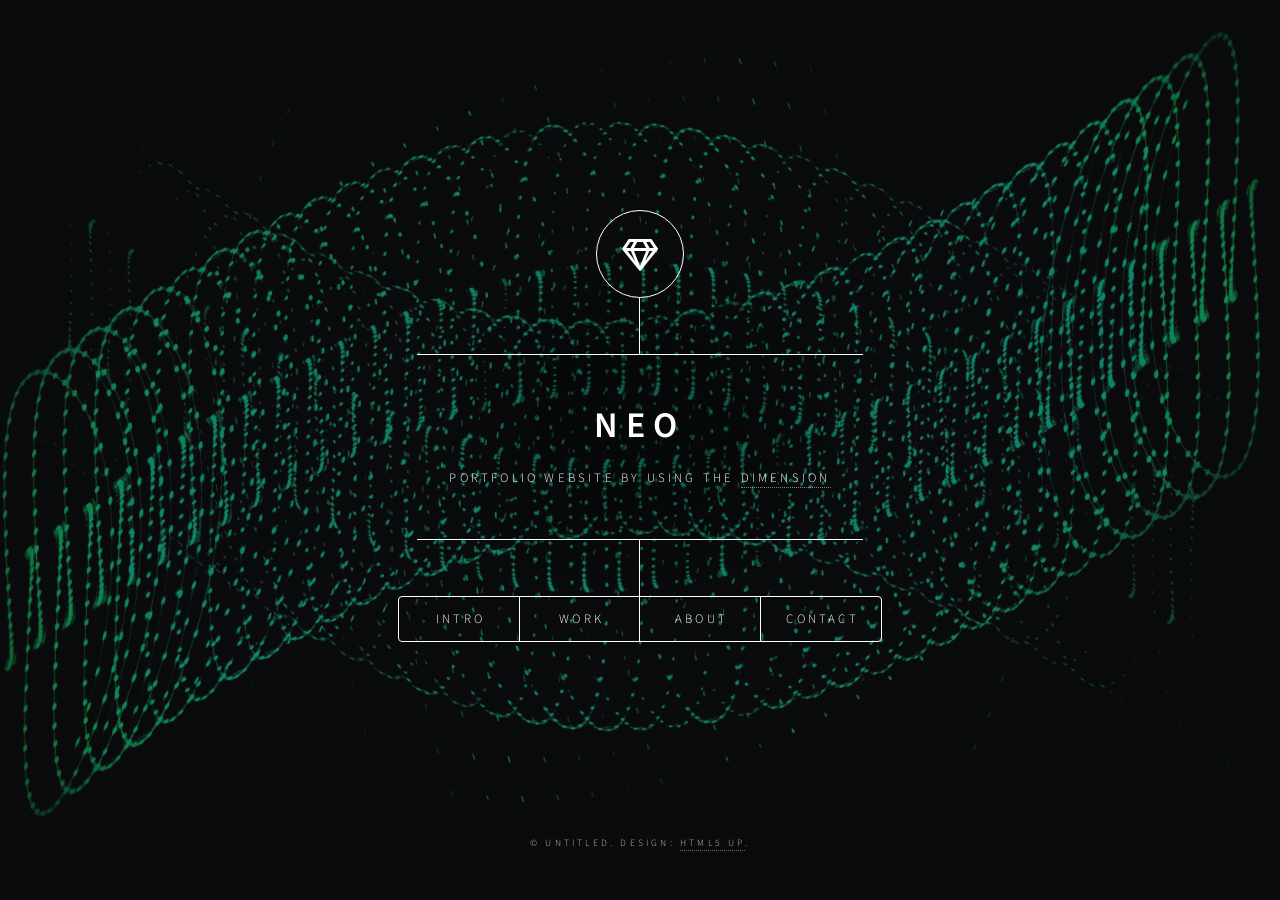
==== index.html @ 8e5ef880 "Add files via upload" ====
<!DOCTYPE HTML>
<!--
	Dimension by HTML5 UP
	html5up.net | @ajlkn
	Free for personal and commercial use under the CCA 3.0 license (html5up.net/license)
-->
<html>
	<head>
		<title>Naing Lin Wai</title>
		<meta charset="utf-8" />
		<meta name="viewport" content="width=device-width, initial-scale=1, user-scalable=no" />
		<link rel="stylesheet" href="assets/css/main.css" />
		<noscript><link rel="stylesheet" href="assets/css/noscript.css" /></noscript>
	</head>
	<body class="is-preload">

		<!-- Wrapper -->
			<div id="wrapper">

				<!-- Header -->
					<header id="header">
						<div class="logo">
							<span class="icon fa-gem"></span>
						</div>
						<div class="content">
							<div class="inner">
								<h1>NEO</h1>
								<p>Portfolio Website by using the <a href="https://html5up.net/dimension">Dimension</a></p>
							</div>
						</div>
						<nav>
							<ul>
								<li><a href="#intro">Intro</a></li>
								<li><a href="#work">Work</a></li>
								<li><a href="#about">About</a></li>
								<li><a href="#contact">Contact</a></li>
								<!--<li><a href="#elements">Elements</a></li>-->
							</ul>
						</nav>
					</header>

				<!-- Main -->
					<div id="main">

						<!-- Intro -->
							<article id="intro">
								<h2 class="major">Intro</h2>
								<span class="image main"><img src="images/pic01.jpg" alt="" /></span>
								<p>Hello! I have been interested in Electrical Engineering since I had known the famous Nikola Tesla. From time to time I learn new things that appear interesting. I compete in the Robotics building challenge with my team during my senior year and got the prize for the most efficient robot. Currently, I have nothing to do in the education field. So, I teach kids basic electronics and math. </p>
							</article>

						<!-- Work -->
							<article id="work">
								<h2 class="major">Work</h2>
								<span class="image main"><img src="images/pic02.jpg" alt="" /></span>
								<p>During my 4th year, I had done gruop project for IOT based agricultural system with raspberry pi and Flask framework. I had also done a binary classification for cat and dog and some interesting AI project such as, AI agent for games. All of my work are available on my <a href="https://github.com/nainglinwai1">github</a>. This is the current project I have been working on. Obsticle avoidence vehicle.</p>
							</article>

						<!-- About -->
							<article id="about">
								<h2 class="major">About</h2>
								<span class="image main"><img src="images/pic03.jpg" alt="" /></span>
								<p>I was born in Mandalay, Myanmar. I love exploring new things and love to solve problem. I love to travel to the places with clear skies, beautiful mountains with nostalgic views. I love animals. This is the photo of the cute doggy not me.</p>
							</article>

						<!-- Contact -->
							<article id="contact">
								<h2 class="major">Contact</h2>
								<p>Phone:  09400155974</p>
								<p>Email:  mechine.nlw@gmail.com</p>
								<ul class="icons">
									<li><a href="https://twitter.com/Neo12062990" class="icon brands fa-twitter"><span class="label">Twitter</span></a></li>
									<li><a href="#" class="icon brands fa-facebook-f"><span class="label">Facebook</span></a></li>
									<li><a href="https://www.linkedin.com/in/naing-lin-wai/" class="icon brands fa-linkedin"><span class="label">linkedin</span></a></li>
									<li><a href="https://github.com/nainglinwai1" class="icon brands fa-github"><span class="label">GitHub</span></a></li>
								</ul>
							</article>

						<!-- Elements -->
							<article id="elements">
								<h2 class="major">Elements</h2>

								<section>
									<h3 class="major">Text</h3>
									<p>This is <b>bold</b> and this is <strong>strong</strong>. This is <i>italic</i> and this is <em>emphasized</em>.
									This is <sup>superscript</sup> text and this is <sub>subscript</sub> text.
									This is <u>underlined</u> and this is code: <code>for (;;) { ... }</code>. Finally, <a href="#">this is a link</a>.</p>
									<hr />
									<h2>Heading Level 2</h2>
									<h3>Heading Level 3</h3>
									<h4>Heading Level 4</h4>
									<h5>Heading Level 5</h5>
									<h6>Heading Level 6</h6>
									<hr />
									<h4>Blockquote</h4>
									<blockquote>Fringilla nisl. Donec accumsan interdum nisi, quis tincidunt felis sagittis eget tempus euismod. Vestibulum ante ipsum primis in faucibus vestibulum. Blandit adipiscing eu felis iaculis volutpat ac adipiscing accumsan faucibus. Vestibulum ante ipsum primis in faucibus lorem ipsum dolor sit amet nullam adipiscing eu felis.</blockquote>
									<h4>Preformatted</h4>
									<pre><code>i = 0;

while (!deck.isInOrder()) {
    print 'Iteration ' + i;
    deck.shuffle();
    i++;
}

print 'It took ' + i + ' iterations to sort the deck.';</code></pre>
								</section>

								<section>
									<h3 class="major">Lists</h3>

									<h4>Unordered</h4>
									<ul>
										<li>Dolor pulvinar etiam.</li>
										<li>Sagittis adipiscing.</li>
										<li>Felis enim feugiat.</li>
									</ul>

									<h4>Alternate</h4>
									<ul class="alt">
										<li>Dolor pulvinar etiam.</li>
										<li>Sagittis adipiscing.</li>
										<li>Felis enim feugiat.</li>
									</ul>

									<h4>Ordered</h4>
									<ol>
										<li>Dolor pulvinar etiam.</li>
										<li>Etiam vel felis viverra.</li>
										<li>Felis enim feugiat.</li>
										<li>Dolor pulvinar etiam.</li>
										<li>Etiam vel felis lorem.</li>
										<li>Felis enim et feugiat.</li>
									</ol>
									<h4>Icons</h4>
									<ul class="icons">
										<li><a href="#" class="icon brands fa-twitter"><span class="label">Twitter</span></a></li>
										<li><a href="#" class="icon brands fa-facebook-f"><span class="label">Facebook</span></a></li>
										<li><a href="#" class="'fa fa-linkedin-square"><span class="label">Instagram</span></a></li>
										<li><a href="https://github.com/nainglinwai1" class="icon brands fa-github"><span class="label">Github</span></a></li>
									</ul>

									<h4>Actions</h4>
									<ul class="actions">
										<li><a href="#" class="button primary">Default</a></li>
										<li><a href="#" class="button">Default</a></li>
									</ul>
									<ul class="actions stacked">
										<li><a href="#" class="button primary">Default</a></li>
										<li><a href="#" class="button">Default</a></li>
									</ul>
								</section>

								<section>
									<h3 class="major">Table</h3>
									<h4>Default</h4>
									<div class="table-wrapper">
										<table>
											<thead>
												<tr>
													<th>Name</th>
													<th>Description</th>
													<th>Price</th>
												</tr>
											</thead>
											<tbody>
												<tr>
													<td>Item One</td>
													<td>Ante turpis integer aliquet porttitor.</td>
													<td>29.99</td>
												</tr>
												<tr>
													<td>Item Two</td>
													<td>Vis ac commodo adipiscing arcu aliquet.</td>
													<td>19.99</td>
												</tr>
												<tr>
													<td>Item Three</td>
													<td> Morbi faucibus arcu accumsan lorem.</td>
													<td>29.99</td>
												</tr>
												<tr>
													<td>Item Four</td>
													<td>Vitae integer tempus condimentum.</td>
													<td>19.99</td>
												</tr>
												<tr>
													<td>Item Five</td>
													<td>Ante turpis integer aliquet porttitor.</td>
													<td>29.99</td>
												</tr>
											</tbody>
											<tfoot>
												<tr>
													<td colspan="2"></td>
													<td>100.00</td>
												</tr>
											</tfoot>
										</table>
									</div>

									<h4>Alternate</h4>
									<div class="table-wrapper">
										<table class="alt">
											<thead>
												<tr>
													<th>Name</th>
													<th>Description</th>
													<th>Price</th>
												</tr>
											</thead>
											<tbody>
												<tr>
													<td>Item One</td>
													<td>Ante turpis integer aliquet porttitor.</td>
													<td>29.99</td>
												</tr>
												<tr>
													<td>Item Two</td>
													<td>Vis ac commodo adipiscing arcu aliquet.</td>
													<td>19.99</td>
												</tr>
												<tr>
													<td>Item Three</td>
													<td> Morbi faucibus arcu accumsan lorem.</td>
													<td>29.99</td>
												</tr>
												<tr>
													<td>Item Four</td>
													<td>Vitae integer tempus condimentum.</td>
													<td>19.99</td>
												</tr>
												<tr>
													<td>Item Five</td>
													<td>Ante turpis integer aliquet porttitor.</td>
													<td>29.99</td>
												</tr>
											</tbody>
											<tfoot>
												<tr>
													<td colspan="2"></td>
													<td>100.00</td>
												</tr>
											</tfoot>
										</table>
									</div>
								</section>

								<section>
									<h3 class="major">Buttons</h3>
									<ul class="actions">
										<li><a href="#" class="button primary">Primary</a></li>
										<li><a href="#" class="button">Default</a></li>
									</ul>
									<ul class="actions">
										<li><a href="#" class="button">Default</a></li>
										<li><a href="#" class="button small">Small</a></li>
									</ul>
									<ul class="actions">
										<li><a href="#" class="button primary icon solid fa-download">Icon</a></li>
										<li><a href="#" class="button icon solid fa-download">Icon</a></li>
									</ul>
									<ul class="actions">
										<li><span class="button primary disabled">Disabled</span></li>
										<li><span class="button disabled">Disabled</span></li>
									</ul>
								</section>

								<section>
									<h3 class="major">Form</h3>
									<form method="post" action="#">
										<div class="fields">
											<div class="field half">
												<label for="demo-name">Name</label>
												<input type="text" name="demo-name" id="demo-name" value="" placeholder="Jane Doe" />
											</div>
											<div class="field half">
												<label for="demo-email">Email</label>
												<input type="email" name="demo-email" id="demo-email" value="" placeholder="jane@untitled.tld" />
											</div>
											<div class="field">
												<label for="demo-category">Category</label>
												<select name="demo-category" id="demo-category">
													<option value="">-</option>
													<option value="1">Manufacturing</option>
													<option value="1">Shipping</option>
													<option value="1">Administration</option>
													<option value="1">Human Resources</option>
												</select>
											</div>
											<div class="field half">
												<input type="radio" id="demo-priority-low" name="demo-priority" checked>
												<label for="demo-priority-low">Low</label>
											</div>
											<div class="field half">
												<input type="radio" id="demo-priority-high" name="demo-priority">
												<label for="demo-priority-high">High</label>
											</div>
											<div class="field half">
												<input type="checkbox" id="demo-copy" name="demo-copy">
												<label for="demo-copy">Email me a copy</label>
											</div>
											<div class="field half">
												<input type="checkbox" id="demo-human" name="demo-human" checked>
												<label for="demo-human">Not a robot</label>
											</div>
											<div class="field">
												<label for="demo-message">Message</label>
												<textarea name="demo-message" id="demo-message" placeholder="Enter your message" rows="6"></textarea>
											</div>
										</div>
										<ul class="actions">
											<li><input type="submit" value="Send Message" class="primary" /></li>
											<li><input type="reset" value="Reset" /></li>
										</ul>
									</form>
								</section>

							</article>

					</div>

				<!-- Footer -->
					<footer id="footer">
						<p class="copyright">&copy; Untitled. Design: <a href="https://html5up.net">HTML5 UP</a>.</p>
					</footer>

			</div>

		<!-- BG -->
			<div id="bg"></div>

		<!-- Scripts -->
			<script src="assets/js/jquery.min.js"></script>
			<script src="assets/js/browser.min.js"></script>
			<script src="assets/js/breakpoints.min.js"></script>
			<script src="assets/js/util.js"></script>
			<script src="assets/js/main.js"></script>

	</body>
</html>
---- assets/css/main.css ----
@import url(fontawesome-all.min.css);
@import url("https://fonts.googleapis.com/css?family=Source+Sans+Pro:300italic,600italic,300,600");

/*
	Dimension by HTML5 UP
	html5up.net | @ajlkn
	Free for personal and commercial use under the CCA 3.0 license (html5up.net/license)
*/

html, body, div, span, applet, object,
iframe, h1, h2, h3, h4, h5, h6, p, blockquote,
pre, a, abbr, acronym, address, big, cite,
code, del, dfn, em, img, ins, kbd, q, s, samp,
small, strike, strong, sub, sup, tt, var, b,
u, i, center, dl, dt, dd, ol, ul, li, fieldset,
form, label, legend, table, caption, tbody,
tfoot, thead, tr, th, td, article, aside,
canvas, details, embed, figure, figcaption,
footer, header, hgroup, menu, nav, output, ruby,
section, summary, time, mark, audio, video {
	margin: 0;
	padding: 0;
	border: 0;
	font-size: 100%;
	font: inherit;
	vertical-align: baseline;}

article, aside, details, figcaption, figure,
footer, header, hgroup, menu, nav, section {
	display: block;}

body {
	line-height: 1;
}

ol, ul {
	list-style: none;
}

blockquote, q {
	quotes: none;
}

	blockquote:before, blockquote:after, q:before, q:after {
		content: '';
		content: none;
	}

table {
	border-collapse: collapse;
	border-spacing: 0;
}

body {
	-webkit-text-size-adjust: none;
}

mark {
	background-color: transparent;
	color: inherit;
}

input::-moz-focus-inner {
	border: 0;
	padding: 0;
}

input, select, textarea {
	-moz-appearance: none;
	-webkit-appearance: none;
	-ms-appearance: none;
	appearance: none;
}

/* Basic */

	@-ms-viewport {
		width: device-width;
	}

	@media screen and (max-width: 480px) {

		html, body {
			min-width: 320px;
		}

	}

	html {
		box-sizing: border-box;
	}

	*, *:before, *:after {
		box-sizing: inherit;
	}

	body {
		background: #1b1f22;
	}

		body.is-preload *, body.is-preload *:before, body.is-preload *:after {
			-moz-animation: none !important;
			-webkit-animation: none !important;
			-ms-animation: none !important;
			animation: none !important;
			-moz-transition: none !important;
			-webkit-transition: none !important;
			-ms-transition: none !important;
			transition: none !important;
		}

/* Type */

	html {
		font-size: 16pt;
	}

		@media screen and (max-width: 1680px) {

			html {
				font-size: 12pt;
			}

		}

		@media screen and (max-width: 736px) {

			html {
				font-size: 11pt;
			}

		}

		@media screen and (max-width: 360px) {

			html {
				font-size: 10pt;
			}

		}

	body, input, select, textarea {
		color: #ffffff;
		font-family: "Source Sans Pro", sans-serif;
		font-weight: 300;
		font-size: 1rem;
		line-height: 1.65;
	}

	a {
		-moz-transition: color 0.2s ease-in-out, background-color 0.2s ease-in-out, border-bottom-color 0.2s ease-in-out;
		-webkit-transition: color 0.2s ease-in-out, background-color 0.2s ease-in-out, border-bottom-color 0.2s ease-in-out;
		-ms-transition: color 0.2s ease-in-out, background-color 0.2s ease-in-out, border-bottom-color 0.2s ease-in-out;
		transition: color 0.2s ease-in-out, background-color 0.2s ease-in-out, border-bottom-color 0.2s ease-in-out;
		border-bottom: dotted 1px rgba(255, 255, 255, 0.5);
		text-decoration: none;
		color: inherit;
	}

		a:hover {
			border-bottom-color: transparent;
		}

	strong, b {
		color: #ffffff;
		font-weight: 600;
	}

	em, i {
		font-style: italic;
	}

	p {
		margin: 0 0 2rem 0;
	}

	h1, h2, h3, h4, h5, h6 {
		color: #ffffff;
		font-weight: 600;
		line-height: 1.5;
		margin: 0 0 1rem 0;
		text-transform: uppercase;
		letter-spacing: 0.2rem;
	}

		h1 a, h2 a, h3 a, h4 a, h5 a, h6 a {
			color: inherit;
			text-decoration: none;
		}

		h1.major, h2.major, h3.major, h4.major, h5.major, h6.major {
			border-bottom: solid 1px #ffffff;
			width: -moz-max-content;
			width: -webkit-max-content;
			width: -ms-max-content;
			width: max-content;
			padding-bottom: 0.5rem;
			margin: 0 0 2rem 0;
		}

	h1 {
		font-size: 2.25rem;
		line-height: 1.3;
		letter-spacing: 0.5rem;
	}

	h2 {
		font-size: 1.5rem;
		line-height: 1.4;
		letter-spacing: 0.5rem;
	}

	h3 {
		font-size: 1rem;
	}

	h4 {
		font-size: 0.8rem;
	}

	h5 {
		font-size: 0.7rem;
	}

	h6 {
		font-size: 0.6rem;
	}

	@media screen and (max-width: 736px) {

		h1 {
			font-size: 1.75rem;
			line-height: 1.4;
		}

		h2 {
			font-size: 1.25em;
			line-height: 1.5;
		}

	}

	sub {
		font-size: 0.8rem;
		position: relative;
		top: 0.5rem;
	}

	sup {
		font-size: 0.8rem;
		position: relative;
		top: -0.5rem;
	}

	blockquote {
		border-left: solid 4px #ffffff;
		font-style: italic;
		margin: 0 0 2rem 0;
		padding: 0.5rem 0 0.5rem 2rem;
	}

	code {
		background: rgba(255, 255, 255, 0.075);
		border-radius: 4px;
		font-family: "Courier New", monospace;
		font-size: 0.9rem;
		margin: 0 0.25rem;
		padding: 0.25rem 0.65rem;
	}

	pre {
		-webkit-overflow-scrolling: touch;
		font-family: "Courier New", monospace;
		font-size: 0.9rem;
		margin: 0 0 2rem 0;
	}

		pre code {
			display: block;
			line-height: 1.75;
			padding: 1rem 1.5rem;
			overflow-x: auto;
		}

	hr {
		border: 0;
		border-bottom: solid 1px #ffffff;
		margin: 2.75rem 0;
	}

	.align-left {
		text-align: left;
	}

	.align-center {
		text-align: center;
	}

	.align-right {
		text-align: right;
	}

/* Form */

	form {
		margin: 0 0 2rem 0;
	}

		form > :last-child {
			margin-bottom: 0;
		}

		form > .fields {
			display: -moz-flex;
			display: -webkit-flex;
			display: -ms-flex;
			display: flex;
			-moz-flex-wrap: wrap;
			-webkit-flex-wrap: wrap;
			-ms-flex-wrap: wrap;
			flex-wrap: wrap;
			width: calc(100% + 3rem);
			margin: -1.5rem 0 2rem -1.5rem;
		}

			form > .fields > .field {
				-moz-flex-grow: 0;
				-webkit-flex-grow: 0;
				-ms-flex-grow: 0;
				flex-grow: 0;
				-moz-flex-shrink: 0;
				-webkit-flex-shrink: 0;
				-ms-flex-shrink: 0;
				flex-shrink: 0;
				padding: 1.5rem 0 0 1.5rem;
				width: calc(100% - 1.5rem);
			}

				form > .fields > .field.half {
					width: calc(50% - 0.75rem);
				}

				form > .fields > .field.third {
					width: calc(100%/3 - 0.5rem);
				}

				form > .fields > .field.quarter {
					width: calc(25% - 0.375rem);
				}

		@media screen and (max-width: 480px) {

			form > .fields {
				width: calc(100% + 3rem);
				margin: -1.5rem 0 2rem -1.5rem;
			}

				form > .fields > .field {
					padding: 1.5rem 0 0 1.5rem;
					width: calc(100% - 1.5rem);
				}

					form > .fields > .field.half {
						width: calc(100% - 1.5rem);
					}

					form > .fields > .field.third {
						width: calc(100% - 1.5rem);
					}

					form > .fields > .field.quarter {
						width: calc(100% - 1.5rem);
					}

		}

	label {
		color: #ffffff;
		display: block;
		font-size: 0.8rem;
		font-weight: 300;
		letter-spacing: 0.2rem;
		line-height: 1.5;
		margin: 0 0 1rem 0;
		text-transform: uppercase;
	}

	input[type="text"],
	input[type="password"],
	input[type="email"],
	input[type="tel"],
	select,
	textarea {
		-moz-appearance: none;
		-webkit-appearance: none;
		-ms-appearance: none;
		appearance: none;
		-moz-transition: border-color 0.2s ease-in-out, box-shadow 0.2s ease-in-out, background-color 0.2s ease-in-out;
		-webkit-transition: border-color 0.2s ease-in-out, box-shadow 0.2s ease-in-out, background-color 0.2s ease-in-out;
		-ms-transition: border-color 0.2s ease-in-out, box-shadow 0.2s ease-in-out, background-color 0.2s ease-in-out;
		transition: border-color 0.2s ease-in-out, box-shadow 0.2s ease-in-out, background-color 0.2s ease-in-out;
		background-color: transparent;
		border-radius: 4px;
		border: solid 1px #ffffff;
		color: inherit;
		display: block;
		outline: 0;
		padding: 0 1rem;
		text-decoration: none;
		width: 100%;
	}

		input[type="text"]:invalid,
		input[type="password"]:invalid,
		input[type="email"]:invalid,
		input[type="tel"]:invalid,
		select:invalid,
		textarea:invalid {
			box-shadow: none;
		}

		input[type="text"]:focus,
		input[type="password"]:focus,
		input[type="email"]:focus,
		input[type="tel"]:focus,
		select:focus,
		textarea:focus {
			background: rgba(255, 255, 255, 0.075);
			border-color: #ffffff;
			box-shadow: 0 0 0 1px #ffffff;
		}

	select {
		background-image: url("data:image/svg+xml;charset=utf8,%3Csvg xmlns='http://www.w3.org/2000/svg' width='40' height='40' preserveAspectRatio='none' viewBox='0 0 40 40'%3E%3Cpath d='M9.4,12.3l10.4,10.4l10.4-10.4c0.2-0.2,0.5-0.4,0.9-0.4c0.3,0,0.6,0.1,0.9,0.4l3.3,3.3c0.2,0.2,0.4,0.5,0.4,0.9 c0,0.4-0.1,0.6-0.4,0.9L20.7,31.9c-0.2,0.2-0.5,0.4-0.9,0.4c-0.3,0-0.6-0.1-0.9-0.4L4.3,17.3c-0.2-0.2-0.4-0.5-0.4-0.9 c0-0.4,0.1-0.6,0.4-0.9l3.3-3.3c0.2-0.2,0.5-0.4,0.9-0.4S9.1,12.1,9.4,12.3z' fill='%23ffffff' /%3E%3C/svg%3E");
		background-size: 1.25rem;
		background-repeat: no-repeat;
		background-position: calc(100% - 1rem) center;
		height: 2.75rem;
		padding-right: 2.75rem;
		text-overflow: ellipsis;
	}

		select option {
			color: #ffffff;
			background: #1b1f22;
		}

		select:focus::-ms-value {
			background-color: transparent;
		}

		select::-ms-expand {
			display: none;
		}

	input[type="text"],
	input[type="password"],
	input[type="email"],
	select {
		height: 2.75rem;
	}

	textarea {
		padding: 0.75rem 1rem;
	}

	input[type="checkbox"],
	input[type="radio"] {
		-moz-appearance: none;
		-webkit-appearance: none;
		-ms-appearance: none;
		appearance: none;
		display: block;
		float: left;
		margin-right: -2rem;
		opacity: 0;
		width: 1rem;
		z-index: -1;
	}

		input[type="checkbox"] + label,
		input[type="radio"] + label {
			text-decoration: none;
			-moz-user-select: none;
			-webkit-user-select: none;
			-ms-user-select: none;
			user-select: none;
			color: #ffffff;
			cursor: pointer;
			display: inline-block;
			font-size: 0.8rem;
			font-weight: 300;
			margin: 0 0 0.5rem 0;
			padding-left: 2.65rem;
			padding-right: 0.75rem;
			position: relative;
		}

			input[type="checkbox"] + label:before,
			input[type="radio"] + label:before {
				-moz-osx-font-smoothing: grayscale;
				-webkit-font-smoothing: antialiased;
				display: inline-block;
				font-style: normal;
				font-variant: normal;
				text-rendering: auto;
				line-height: 1;
				text-transform: none !important;
				font-family: 'Font Awesome 5 Free';
				font-weight: 900;
			}

			input[type="checkbox"] + label:before,
			input[type="radio"] + label:before {
				-moz-transition: border-color 0.2s ease-in-out, box-shadow 0.2s ease-in-out, background-color 0.2s ease-in-out;
				-webkit-transition: border-color 0.2s ease-in-out, box-shadow 0.2s ease-in-out, background-color 0.2s ease-in-out;
				-ms-transition: border-color 0.2s ease-in-out, box-shadow 0.2s ease-in-out, background-color 0.2s ease-in-out;
				transition: border-color 0.2s ease-in-out, box-shadow 0.2s ease-in-out, background-color 0.2s ease-in-out;
				border-radius: 4px;
				border: solid 1px #ffffff;
				content: '';
				display: inline-block;
				height: 1.65rem;
				left: 0;
				line-height: 1.65rem;
				position: absolute;
				text-align: center;
				top: -0.15rem;
				width: 1.65rem;
			}

		input[type="checkbox"]:checked + label:before,
		input[type="radio"]:checked + label:before {
			background: #ffffff !important;
			border-color: #ffffff !important;
			color: #1b1f22;
			content: '\f00c';
		}

		input[type="checkbox"]:focus + label:before,
		input[type="radio"]:focus + label:before {
			background: rgba(255, 255, 255, 0.075);
			border-color: #ffffff;
			box-shadow: 0 0 0 1px #ffffff;
		}

	input[type="checkbox"] + label:before {
		border-radius: 4px;
	}

	input[type="radio"] + label:before {
		border-radius: 100%;
	}

	::-webkit-input-placeholder {
		color: rgba(255, 255, 255, 0.5) !important;
		opacity: 1.0;
	}

	:-moz-placeholder {
		color: rgba(255, 255, 255, 0.5) !important;
		opacity: 1.0;
	}

	::-moz-placeholder {
		color: rgba(255, 255, 255, 0.5) !important;
		opacity: 1.0;
	}

	:-ms-input-placeholder {
		color: rgba(255, 255, 255, 0.5) !important;
		opacity: 1.0;
	}

	.formerize-placeholder {
		color: rgba(255, 255, 255, 0.5) !important;
		opacity: 1.0;
	}

/* Box */

	.box {
		border-radius: 4px;
		border: solid 1px #ffffff;
		margin-bottom: 2rem;
		padding: 1.5em;
	}

		.box > :last-child,
		.box > :last-child > :last-child,
		.box > :last-child > :last-child > :last-child {
			margin-bottom: 0;
		}

		.box.alt {
			border: 0;
			border-radius: 0;
			padding: 0;
		}

/* Icon */

	.icon {
		text-decoration: none;
		border-bottom: none;
		position: relative;
	}

		.icon:before {
			-moz-osx-font-smoothing: grayscale;
			-webkit-font-smoothing: antialiased;
			display: inline-block;
			font-style: normal;
			font-variant: normal;
			text-rendering: auto;
			line-height: 1;
			text-transform: none !important;
			font-family: 'Font Awesome 5 Free';
			font-weight: 400;
		}

		.icon > .label {
			display: none;
		}

		.icon:before {
			line-height: inherit;
		}

		.icon.solid:before {
			font-weight: 900;
		}

		.icon.brands:before {
			font-family: 'Font Awesome 5 Brands';
		}

/* Image */

	.image {
		border-radius: 4px;
		border: 0;
		display: inline-block;
		position: relative;
	}

		.image:before {
			pointer-events: none;
			background-image: url("../../images/overlay.png");
			background-color: rgba(19, 21, 25, 0.5);
			border-radius: 4px;
			content: '';
			display: block;
			height: 100%;
			left: 0;
			opacity: 0.5;
			position: absolute;
			top: 0;
			width: 100%;
		}

		.image img {
			border-radius: 4px;
			display: block;
		}

		.image.left, .image.right {
			max-width: 40%;
		}

			.image.left img, .image.right img {
				width: 100%;
			}

		.image.left {
			float: left;
			padding: 0 1.5em 1em 0;
			top: 0.25em;
		}

		.image.right {
			float: right;
			padding: 0 0 1em 1.5em;
			top: 0.25em;
		}

		.image.fit {
			display: block;
			margin: 0 0 2rem 0;
			width: 100%;
		}

			.image.fit img {
				width: 100%;
			}

		.image.main {
			display: block;
			margin: 2.5rem 0;
			width: 100%;
		}

			.image.main img {
				width: 100%;
			}

		@media screen and (max-width: 736px) {

			.image.main {
				margin: 2rem 0;
			}

		}

		@media screen and (max-width: 480px) {

			.image.main {
				margin: 1.5rem 0;
			}

		}

/* List */

	ol {
		list-style: decimal;
		margin: 0 0 2rem 0;
		padding-left: 1.25em;
	}

		ol li {
			padding-left: 0.25em;
		}

	ul {
		list-style: disc;
		margin: 0 0 2rem 0;
		padding-left: 1em;
	}

		ul li {
			padding-left: 0.5em;
		}

		ul.alt {
			list-style: none;
			padding-left: 0;
		}

			ul.alt li {
				border-top: solid 1px #ffffff;
				padding: 0.5em 0;
			}

				ul.alt li:first-child {
					border-top: 0;
					padding-top: 0;
				}

	dl {
		margin: 0 0 2rem 0;
	}

		dl dt {
			display: block;
			font-weight: 600;
			margin: 0 0 1rem 0;
		}

		dl dd {
			margin-left: 2rem;
		}

/* Actions */

	ul.actions {
		display: -moz-flex;
		display: -webkit-flex;
		display: -ms-flex;
		display: flex;
		cursor: default;
		list-style: none;
		margin-left: -1rem;
		padding-left: 0;
	}

		ul.actions li {
			padding: 0 0 0 1rem;
			vertical-align: middle;
		}

		ul.actions.special {
			-moz-justify-content: center;
			-webkit-justify-content: center;
			-ms-justify-content: center;
			justify-content: center;
			width: 100%;
			margin-left: 0;
		}

			ul.actions.special li:first-child {
				padding-left: 0;
			}

		ul.actions.stacked {
			-moz-flex-direction: column;
			-webkit-flex-direction: column;
			-ms-flex-direction: column;
			flex-direction: column;
			margin-left: 0;
		}

			ul.actions.stacked li {
				padding: 1.3rem 0 0 0;
			}

				ul.actions.stacked li:first-child {
					padding-top: 0;
				}

		ul.actions.fit {
			width: calc(100% + 1rem);
		}

			ul.actions.fit li {
				-moz-flex-grow: 1;
				-webkit-flex-grow: 1;
				-ms-flex-grow: 1;
				flex-grow: 1;
				-moz-flex-shrink: 1;
				-webkit-flex-shrink: 1;
				-ms-flex-shrink: 1;
				flex-shrink: 1;
				width: 100%;
			}

				ul.actions.fit li > * {
					width: 100%;
				}

			ul.actions.fit.stacked {
				width: 100%;
			}

		@media screen and (max-width: 480px) {

			ul.actions:not(.fixed) {
				-moz-flex-direction: column;
				-webkit-flex-direction: column;
				-ms-flex-direction: column;
				flex-direction: column;
				margin-left: 0;
				width: 100% !important;
			}

				ul.actions:not(.fixed) li {
					-moz-flex-grow: 1;
					-webkit-flex-grow: 1;
					-ms-flex-grow: 1;
					flex-grow: 1;
					-moz-flex-shrink: 1;
					-webkit-flex-shrink: 1;
					-ms-flex-shrink: 1;
					flex-shrink: 1;
					padding: 1rem 0 0 0;
					text-align: center;
					width: 100%;
				}

					ul.actions:not(.fixed) li > * {
						width: 100%;
					}

					ul.actions:not(.fixed) li:first-child {
						padding-top: 0;
					}

					ul.actions:not(.fixed) li input[type="submit"],
					ul.actions:not(.fixed) li input[type="reset"],
					ul.actions:not(.fixed) li input[type="button"],
					ul.actions:not(.fixed) li button,
					ul.actions:not(.fixed) li .button {
						width: 100%;
					}

						ul.actions:not(.fixed) li input[type="submit"].icon:before,
						ul.actions:not(.fixed) li input[type="reset"].icon:before,
						ul.actions:not(.fixed) li input[type="button"].icon:before,
						ul.actions:not(.fixed) li button.icon:before,
						ul.actions:not(.fixed) li .button.icon:before {
							margin-left: -0.5em;
						}

		}

/* Icons */

	ul.icons {
		cursor: default;
		list-style: none;
		padding-left: 0;
	}

		ul.icons li {
			display: inline-block;
			padding: 0 0.75em 0 0;
		}

			ul.icons li:last-child {
				padding-right: 0;
			}

			ul.icons li a {
				border-radius: 100%;
				box-shadow: inset 0 0 0 1px #ffffff;
				display: inline-block;
				height: 2.25rem;
				line-height: 2.25rem;
				text-align: center;
				width: 2.25rem;
			}

				ul.icons li a:hover {
					background-color: rgba(255, 255, 255, 0.075);
				}

				ul.icons li a:active {
					background-color: rgba(255, 255, 255, 0.175);
				}

/* Table */

	.table-wrapper {
		-webkit-overflow-scrolling: touch;
		overflow-x: auto;
	}

	table {
		margin: 0 0 2rem 0;
		width: 100%;
	}

		table tbody tr {
			border: solid 1px #ffffff;
			border-left: 0;
			border-right: 0;
		}

			table tbody tr:nth-child(2n + 1) {
				background-color: rgba(255, 255, 255, 0.075);
			}

		table td {
			padding: 0.75em 0.75em;
		}

		table th {
			color: #ffffff;
			font-size: 0.9em;
			font-weight: 600;
			padding: 0 0.75em 0.75em 0.75em;
			text-align: left;
		}

		table thead {
			border-bottom: solid 2px #ffffff;
		}

		table tfoot {
			border-top: solid 2px #ffffff;
		}

		table.alt {
			border-collapse: separate;
		}

			table.alt tbody tr td {
				border: solid 1px #ffffff;
				border-left-width: 0;
				border-top-width: 0;
			}

				table.alt tbody tr td:first-child {
					border-left-width: 1px;
				}

			table.alt tbody tr:first-child td {
				border-top-width: 1px;
			}

			table.alt thead {
				border-bottom: 0;
			}

			table.alt tfoot {
				border-top: 0;
			}

/* Button */

	input[type="submit"],
	input[type="reset"],
	input[type="button"],
	button,
	.button {
		-moz-appearance: none;
		-webkit-appearance: none;
		-ms-appearance: none;
		appearance: none;
		-moz-transition: background-color 0.2s ease-in-out, color 0.2s ease-in-out;
		-webkit-transition: background-color 0.2s ease-in-out, color 0.2s ease-in-out;
		-ms-transition: background-color 0.2s ease-in-out, color 0.2s ease-in-out;
		transition: background-color 0.2s ease-in-out, color 0.2s ease-in-out;
		background-color: transparent;
		border-radius: 4px;
		border: 0;
		box-shadow: inset 0 0 0 1px #ffffff;
		color: #ffffff !important;
		cursor: pointer;
		display: inline-block;
		font-size: 0.8rem;
		font-weight: 300;
		height: 2.75rem;
		letter-spacing: 0.2rem;
		line-height: 2.75rem;
		outline: 0;
		padding: 0 1.25rem 0 1.35rem;
		text-align: center;
		text-decoration: none;
		text-transform: uppercase;
		white-space: nowrap;
	}

		input[type="submit"]:hover,
		input[type="reset"]:hover,
		input[type="button"]:hover,
		button:hover,
		.button:hover {
			background-color: rgba(255, 255, 255, 0.075);
		}

		input[type="submit"]:active,
		input[type="reset"]:active,
		input[type="button"]:active,
		button:active,
		.button:active {
			background-color: rgba(255, 255, 255, 0.175);
		}

		input[type="submit"].icon:before,
		input[type="reset"].icon:before,
		input[type="button"].icon:before,
		button.icon:before,
		.button.icon:before {
			margin-right: 0.5em;
		}

		input[type="submit"].fit,
		input[type="reset"].fit,
		input[type="button"].fit,
		button.fit,
		.button.fit {
			width: 100%;
		}

		input[type="submit"].small,
		input[type="reset"].small,
		input[type="button"].small,
		button.small,
		.button.small {
			font-size: 0.6rem;
			height: 2.0625rem;
			line-height: 2.0625rem;
		}

		input[type="submit"].primary,
		input[type="reset"].primary,
		input[type="button"].primary,
		button.primary,
		.button.primary {
			background-color: #ffffff;
			color: #1b1f22 !important;
			font-weight: 600;
		}

		input[type="submit"].disabled, input[type="submit"]:disabled,
		input[type="reset"].disabled,
		input[type="reset"]:disabled,
		input[type="button"].disabled,
		input[type="button"]:disabled,
		button.disabled,
		button:disabled,
		.button.disabled,
		.button:disabled {
			pointer-events: none;
			cursor: default;
			opacity: 0.25;
		}

	input[type="submit"],
	input[type="reset"],
	input[type="button"],
	button {
		line-height: calc(2.75rem - 2px);
	}

/* BG */

	#bg {
		-moz-transform: scale(1.0);
		-webkit-transform: scale(1.0);
		-ms-transform: scale(1.0);
		transform: scale(1.0);
		-webkit-backface-visibility: hidden;
		position: fixed;
		top: 0;
		left: 0;
		width: 100%;
		height: 100vh;
		z-index: 1;
	}

		#bg:before, #bg:after {
			content: '';
			display: block;
			position: absolute;
			top: 0;
			left: 0;
			width: 100%;
			height: 100%;
		}

		#bg:before {
			-moz-transition: background-color 2.5s ease-in-out;
			-webkit-transition: background-color 2.5s ease-in-out;
			-ms-transition: background-color 2.5s ease-in-out;
			transition: background-color 2.5s ease-in-out;
			-moz-transition-delay: 0.75s;
			-webkit-transition-delay: 0.75s;
			-ms-transition-delay: 0.75s;
			transition-delay: 0.75s;
			background-image: linear-gradient(to top, rgba(19, 21, 25, 0.5), rgba(19, 21, 25, 0.5)), url("../../images/overlay.png");
			background-size: auto, 256px 256px;
			background-position: center, center;
			background-repeat: no-repeat, repeat;
			z-index: 2;
		}

		#bg:after {
			-moz-transform: scale(1.125);
			-webkit-transform: scale(1.125);
			-ms-transform: scale(1.125);
			transform: scale(1.125);
			-moz-transition: -moz-transform 0.325s ease-in-out, -moz-filter 0.325s ease-in-out;
			-webkit-transition: -webkit-transform 0.325s ease-in-out, -webkit-filter 0.325s ease-in-out;
			-ms-transition: -ms-transform 0.325s ease-in-out, -ms-filter 0.325s ease-in-out;
			transition: transform 0.325s ease-in-out, filter 0.325s ease-in-out;
			background-image: url("../../images/bg.jpg");
			background-position: center;
			background-size: cover;
			background-repeat: no-repeat;
			z-index: 1;
		}

		body.is-article-visible #bg:after {
			-moz-transform: scale(1.0825);
			-webkit-transform: scale(1.0825);
			-ms-transform: scale(1.0825);
			transform: scale(1.0825);
			-moz-filter: blur(0.2rem);
			-webkit-filter: blur(0.2rem);
			-ms-filter: blur(0.2rem);
			filter: blur(0.2rem);
		}

		body.is-preload #bg:before {
			background-color: #000000;
		}

/* Wrapper */

	#wrapper {
		display: -moz-flex;
		display: -webkit-flex;
		display: -ms-flex;
		display: flex;
		-moz-flex-direction: column;
		-webkit-flex-direction: column;
		-ms-flex-direction: column;
		flex-direction: column;
		-moz-align-items: center;
		-webkit-align-items: center;
		-ms-align-items: center;
		align-items: center;
		-moz-justify-content: space-between;
		-webkit-justify-content: space-between;
		-ms-justify-content: space-between;
		justify-content: space-between;
		position: relative;
		min-height: 100vh;
		width: 100%;
		padding: 4rem 2rem;
		z-index: 3;
	}

		#wrapper:before {
			content: '';
			display: block;
		}

		@media screen and (max-width: 1680px) {

			#wrapper {
				padding: 3rem 2rem;
			}

		}

		@media screen and (max-width: 736px) {

			#wrapper {
				padding: 2rem 1rem;
			}

		}

		@media screen and (max-width: 480px) {

			#wrapper {
				padding: 1rem;
			}

		}

/* Header */

	#header {
		display: -moz-flex;
		display: -webkit-flex;
		display: -ms-flex;
		display: flex;
		-moz-flex-direction: column;
		-webkit-flex-direction: column;
		-ms-flex-direction: column;
		flex-direction: column;
		-moz-align-items: center;
		-webkit-align-items: center;
		-ms-align-items: center;
		align-items: center;
		-moz-transition: -moz-transform 0.325s ease-in-out, -moz-filter 0.325s ease-in-out, opacity 0.325s ease-in-out;
		-webkit-transition: -webkit-transform 0.325s ease-in-out, -webkit-filter 0.325s ease-in-out, opacity 0.325s ease-in-out;
		-ms-transition: -ms-transform 0.325s ease-in-out, -ms-filter 0.325s ease-in-out, opacity 0.325s ease-in-out;
		transition: transform 0.325s ease-in-out, filter 0.325s ease-in-out, opacity 0.325s ease-in-out;
		background-image: -moz-radial-gradient(rgba(0, 0, 0, 0.25) 25%, rgba(0, 0, 0, 0) 55%);
		background-image: -webkit-radial-gradient(rgba(0, 0, 0, 0.25) 25%, rgba(0, 0, 0, 0) 55%);
		background-image: -ms-radial-gradient(rgba(0, 0, 0, 0.25) 25%, rgba(0, 0, 0, 0) 55%);
		background-image: radial-gradient(rgba(0, 0, 0, 0.25) 25%, rgba(0, 0, 0, 0) 55%);
		max-width: 100%;
		text-align: center;
	}

		#header > * {
			-moz-transition: opacity 0.325s ease-in-out;
			-webkit-transition: opacity 0.325s ease-in-out;
			-ms-transition: opacity 0.325s ease-in-out;
			transition: opacity 0.325s ease-in-out;
			position: relative;
			margin-top: 3.5rem;
		}

			#header > *:before {
				content: '';
				display: block;
				position: absolute;
				top: calc(-3.5rem - 1px);
				left: calc(50% - 1px);
				width: 1px;
				height: calc(3.5rem + 1px);
				background: #ffffff;
			}

		#header > :first-child {
			margin-top: 0;
		}

			#header > :first-child:before {
				display: none;
			}

		#header .logo {
			width: 5.5rem;
			height: 5.5rem;
			line-height: 5.5rem;
			border: solid 1px #ffffff;
			border-radius: 100%;
		}

			#header .logo .icon:before {
				font-size: 2rem;
			}

		#header .content {
			border-style: solid;
			border-color: #ffffff;
			border-top-width: 1px;
			border-bottom-width: 1px;
			max-width: 100%;
		}

			#header .content .inner {
				-moz-transition: max-height 0.75s ease, padding 0.75s ease, opacity 0.325s ease-in-out;
				-webkit-transition: max-height 0.75s ease, padding 0.75s ease, opacity 0.325s ease-in-out;
				-ms-transition: max-height 0.75s ease, padding 0.75s ease, opacity 0.325s ease-in-out;
				transition: max-height 0.75s ease, padding 0.75s ease, opacity 0.325s ease-in-out;
				-moz-transition-delay: 0.25s;
				-webkit-transition-delay: 0.25s;
				-ms-transition-delay: 0.25s;
				transition-delay: 0.25s;
				padding: 3rem 2rem;
				max-height: 40rem;
				overflow: hidden;
			}

				#header .content .inner > :last-child {
					margin-bottom: 0;
				}

			#header .content p {
				text-transform: uppercase;
				letter-spacing: 0.2rem;
				font-size: 0.8rem;
				line-height: 2;
			}

		#header nav ul {
			display: -moz-flex;
			display: -webkit-flex;
			display: -ms-flex;
			display: flex;
			margin-bottom: 0;
			list-style: none;
			padding-left: 0;
			border: solid 1px #ffffff;
			border-radius: 4px;
		}

			#header nav ul li {
				padding-left: 0;
				border-left: solid 1px #ffffff;
			}

				#header nav ul li:first-child {
					border-left: 0;
				}

				#header nav ul li a {
					display: block;
					min-width: 7.5rem;
					height: 2.75rem;
					line-height: 2.75rem;
					padding: 0 1.25rem 0 1.45rem;
					text-transform: uppercase;
					letter-spacing: 0.2rem;
					font-size: 0.8rem;
					border-bottom: 0;
				}

					#header nav ul li a:hover {
						background-color: rgba(255, 255, 255, 0.075);
					}

					#header nav ul li a:active {
						background-color: rgba(255, 255, 255, 0.175);
					}

		#header nav.use-middle:after {
			content: '';
			display: block;
			position: absolute;
			top: 0;
			left: calc(50% - 1px);
			width: 1px;
			height: 100%;
			background: #ffffff;
		}

		#header nav.use-middle ul li.is-middle {
			border-left: 0;
		}

		body.is-article-visible #header {
			-moz-transform: scale(0.95);
			-webkit-transform: scale(0.95);
			-ms-transform: scale(0.95);
			transform: scale(0.95);
			-moz-filter: blur(0.1rem);
			-webkit-filter: blur(0.1rem);
			-ms-filter: blur(0.1rem);
			filter: blur(0.1rem);
			opacity: 0;
		}

		body.is-preload #header {
			-moz-filter: blur(0.125rem);
			-webkit-filter: blur(0.125rem);
			-ms-filter: blur(0.125rem);
			filter: blur(0.125rem);
		}

			body.is-preload #header > * {
				opacity: 0;
			}

			body.is-preload #header .content .inner {
				max-height: 0;
				padding-top: 0;
				padding-bottom: 0;
				opacity: 0;
			}

		@media screen and (max-width: 980px) {

			#header .content p br {
				display: none;
			}

		}

		@media screen and (max-width: 736px) {

			#header > * {
				margin-top: 2rem;
			}

				#header > *:before {
					top: calc(-2rem - 1px);
					height: calc(2rem + 1px);
				}

			#header .logo {
				width: 4.75rem;
				height: 4.75rem;
				line-height: 4.75rem;
			}

				#header .logo .icon:before {
					font-size: 1.75rem;
				}

			#header .content .inner {
				padding: 2.5rem 1rem;
			}

			#header .content p {
				line-height: 1.875;
			}

		}

		@media screen and (max-width: 480px) {

			#header {
				padding: 1.5rem 0;
			}

				#header .content .inner {
					padding: 2.5rem 0;
				}

				#header nav ul {
					-moz-flex-direction: column;
					-webkit-flex-direction: column;
					-ms-flex-direction: column;
					flex-direction: column;
					min-width: 10rem;
					max-width: 100%;
				}

					#header nav ul li {
						border-left: 0;
						border-top: solid 1px #ffffff;
					}

						#header nav ul li:first-child {
							border-top: 0;
						}

						#header nav ul li a {
							height: 3rem;
							line-height: 3rem;
							min-width: 0;
							width: 100%;
						}

				#header nav.use-middle:after {
					display: none;
				}

		}

/* Main */

	#main {
		-moz-flex-grow: 1;
		-webkit-flex-grow: 1;
		-ms-flex-grow: 1;
		flex-grow: 1;
		-moz-flex-shrink: 1;
		-webkit-flex-shrink: 1;
		-ms-flex-shrink: 1;
		flex-shrink: 1;
		display: -moz-flex;
		display: -webkit-flex;
		display: -ms-flex;
		display: flex;
		-moz-align-items: center;
		-webkit-align-items: center;
		-ms-align-items: center;
		align-items: center;
		-moz-justify-content: center;
		-webkit-justify-content: center;
		-ms-justify-content: center;
		justify-content: center;
		-moz-flex-direction: column;
		-webkit-flex-direction: column;
		-ms-flex-direction: column;
		flex-direction: column;
		position: relative;
		max-width: 100%;
		z-index: 3;
	}

		#main article {
			-moz-transform: translateY(0.25rem);
			-webkit-transform: translateY(0.25rem);
			-ms-transform: translateY(0.25rem);
			transform: translateY(0.25rem);
			-moz-transition: opacity 0.325s ease-in-out, -moz-transform 0.325s ease-in-out;
			-webkit-transition: opacity 0.325s ease-in-out, -webkit-transform 0.325s ease-in-out;
			-ms-transition: opacity 0.325s ease-in-out, -ms-transform 0.325s ease-in-out;
			transition: opacity 0.325s ease-in-out, transform 0.325s ease-in-out;
			padding: 4.5rem 2.5rem 1.5rem 2.5rem ;
			position: relative;
			width: 40rem;
			max-width: 100%;
			background-color: rgba(27, 31, 34, 0.85);
			border-radius: 4px;
			opacity: 0;
		}

			#main article.active {
				-moz-transform: translateY(0);
				-webkit-transform: translateY(0);
				-ms-transform: translateY(0);
				transform: translateY(0);
				opacity: 1;
			}

			#main article .close {
				display: block;
				position: absolute;
				top: 0;
				right: 0;
				width: 4rem;
				height: 4rem;
				cursor: pointer;
				text-indent: 4rem;
				overflow: hidden;
				white-space: nowrap;
			}

				#main article .close:before {
					-moz-transition: background-color 0.2s ease-in-out;
					-webkit-transition: background-color 0.2s ease-in-out;
					-ms-transition: background-color 0.2s ease-in-out;
					transition: background-color 0.2s ease-in-out;
					content: '';
					display: block;
					position: absolute;
					top: 0.75rem;
					left: 0.75rem;
					width: 2.5rem;
					height: 2.5rem;
					border-radius: 100%;
					background-position: center;
					background-image: url("data:image/svg+xml;charset=utf8,%3Csvg xmlns='http://www.w3.org/2000/svg' xmlns:xlink='http://www.w3.org/1999/xlink' width='20px' height='20px' viewBox='0 0 20 20' zoomAndPan='disable'%3E%3Cstyle%3Eline %7B stroke: %23ffffff%3B stroke-width: 1%3B %7D%3C/style%3E%3Cline x1='2' y1='2' x2='18' y2='18' /%3E%3Cline x1='18' y1='2' x2='2' y2='18' /%3E%3C/svg%3E");
					background-size: 20px 20px;
					background-repeat: no-repeat;
				}

				#main article .close:hover:before {
					background-color: rgba(255, 255, 255, 0.075);
				}

				#main article .close:active:before {
					background-color: rgba(255, 255, 255, 0.175);
				}

		@media screen and (max-width: 736px) {

			#main article {
				padding: 3.5rem 2rem 0.5rem 2rem ;
			}

				#main article .close:before {
					top: 0.875rem;
					left: 0.875rem;
					width: 2.25rem;
					height: 2.25rem;
					background-size: 14px 14px;
				}

		}

		@media screen and (max-width: 480px) {

			#main article {
				padding: 3rem 1.5rem 0.5rem 1.5rem ;
			}

		}

/* Footer */

	#footer {
		-moz-transition: -moz-transform 0.325s ease-in-out, -moz-filter 0.325s ease-in-out, opacity 0.325s ease-in-out;
		-webkit-transition: -webkit-transform 0.325s ease-in-out, -webkit-filter 0.325s ease-in-out, opacity 0.325s ease-in-out;
		-ms-transition: -ms-transform 0.325s ease-in-out, -ms-filter 0.325s ease-in-out, opacity 0.325s ease-in-out;
		transition: transform 0.325s ease-in-out, filter 0.325s ease-in-out, opacity 0.325s ease-in-out;
		width: 100%;
		max-width: 100%;
		margin-top: 2rem;
		text-align: center;
	}

		#footer .copyright {
			letter-spacing: 0.2rem;
			font-size: 0.6rem;
			opacity: 0.75;
			margin-bottom: 0;
			text-transform: uppercase;
		}

		body.is-article-visible #footer {
			-moz-transform: scale(0.95);
			-webkit-transform: scale(0.95);
			-ms-transform: scale(0.95);
			transform: scale(0.95);
			-moz-filter: blur(0.1rem);
			-webkit-filter: blur(0.1rem);
			-ms-filter: blur(0.1rem);
			filter: blur(0.1rem);
			opacity: 0;
		}

		body.is-preload #footer {
			opacity: 0;
		}
---- assets/css/noscript.css ----
/*
	Dimension by HTML5 UP
	html5up.net | @ajlkn
	Free for personal and commercial use under the CCA 3.0 license (html5up.net/license)
*/

/* BG */

	body.is-preload #bg:before {
		background-color: transparent;
	}

/* Header */

	body.is-preload #header {
		-moz-filter: none;
		-webkit-filter: none;
		-ms-filter: none;
		filter: none;
	}

		body.is-preload #header > * {
			opacity: 1;
		}

		body.is-preload #header .content .inner {
			max-height: none;
			padding: 3rem 2rem;
			opacity: 1;
		}

/* Main */

	#main article {
		opacity: 1;
		margin: 4rem 0 0 0;
	}
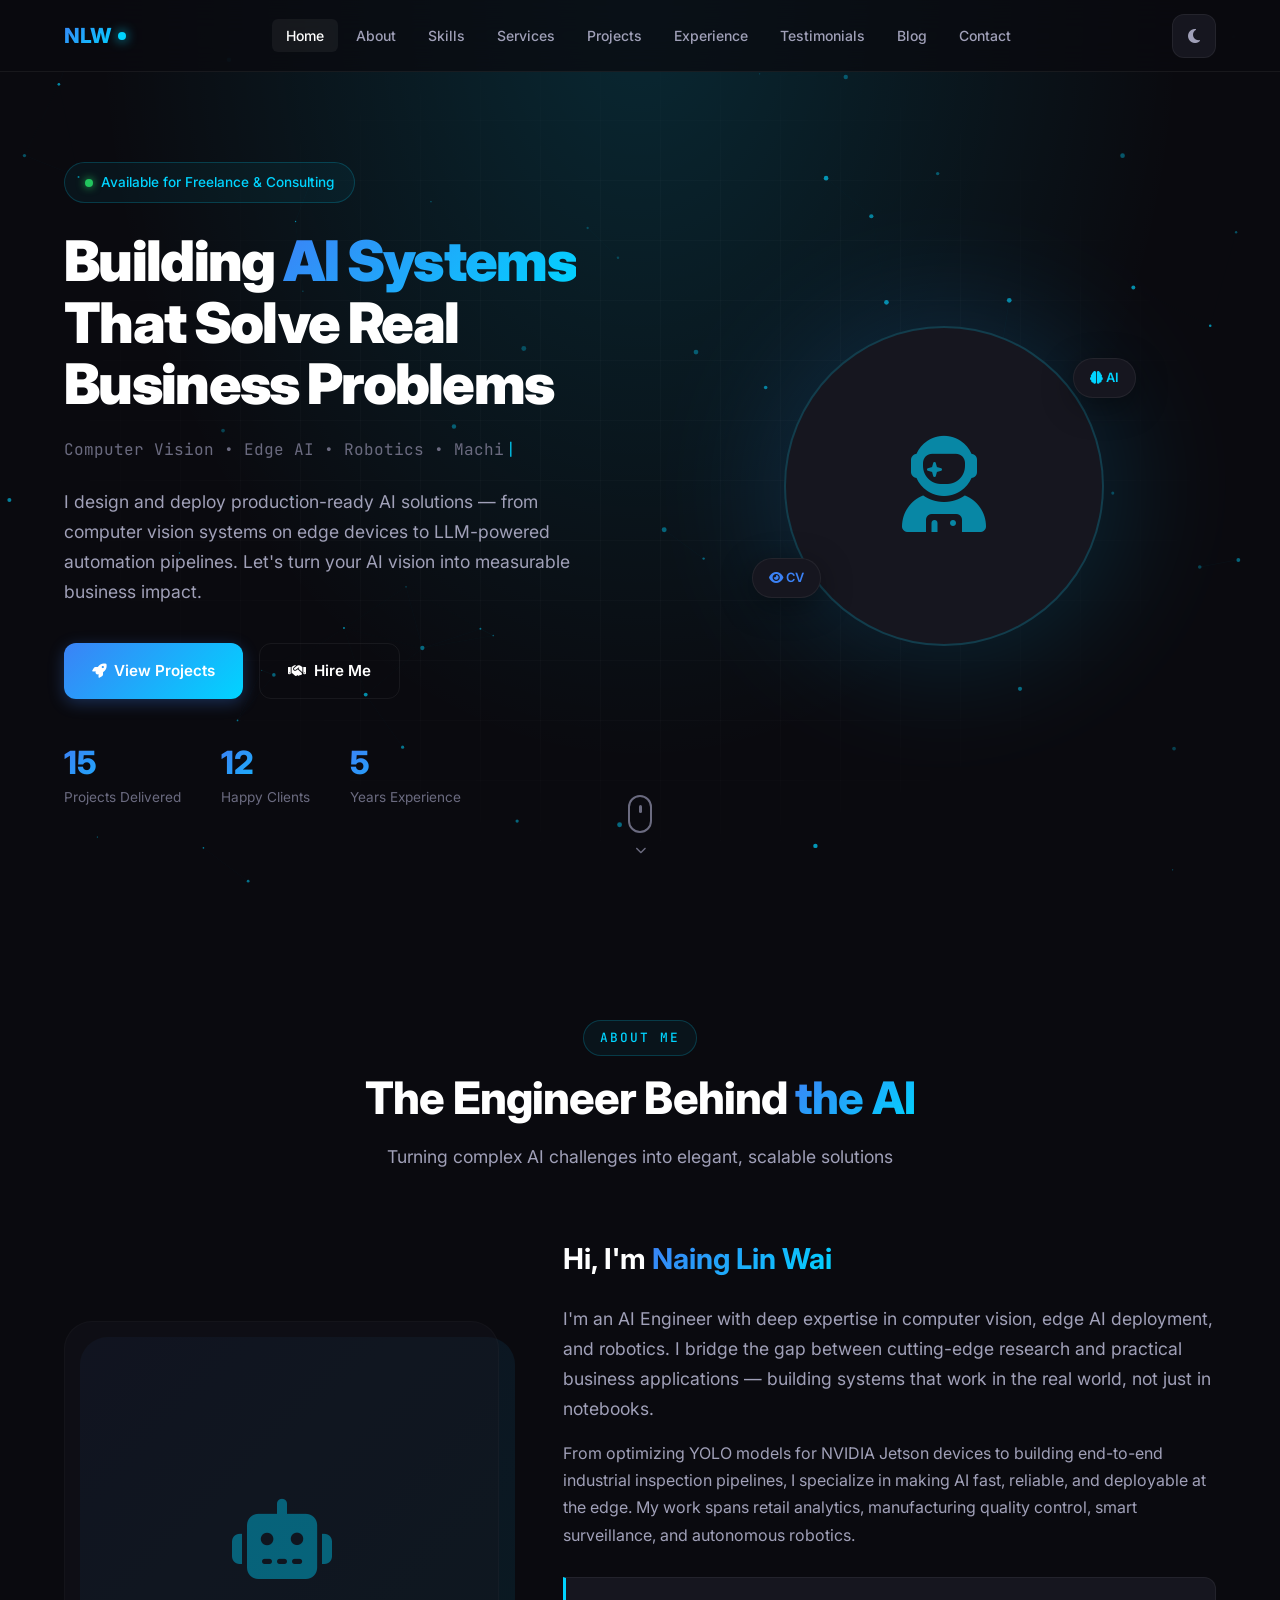
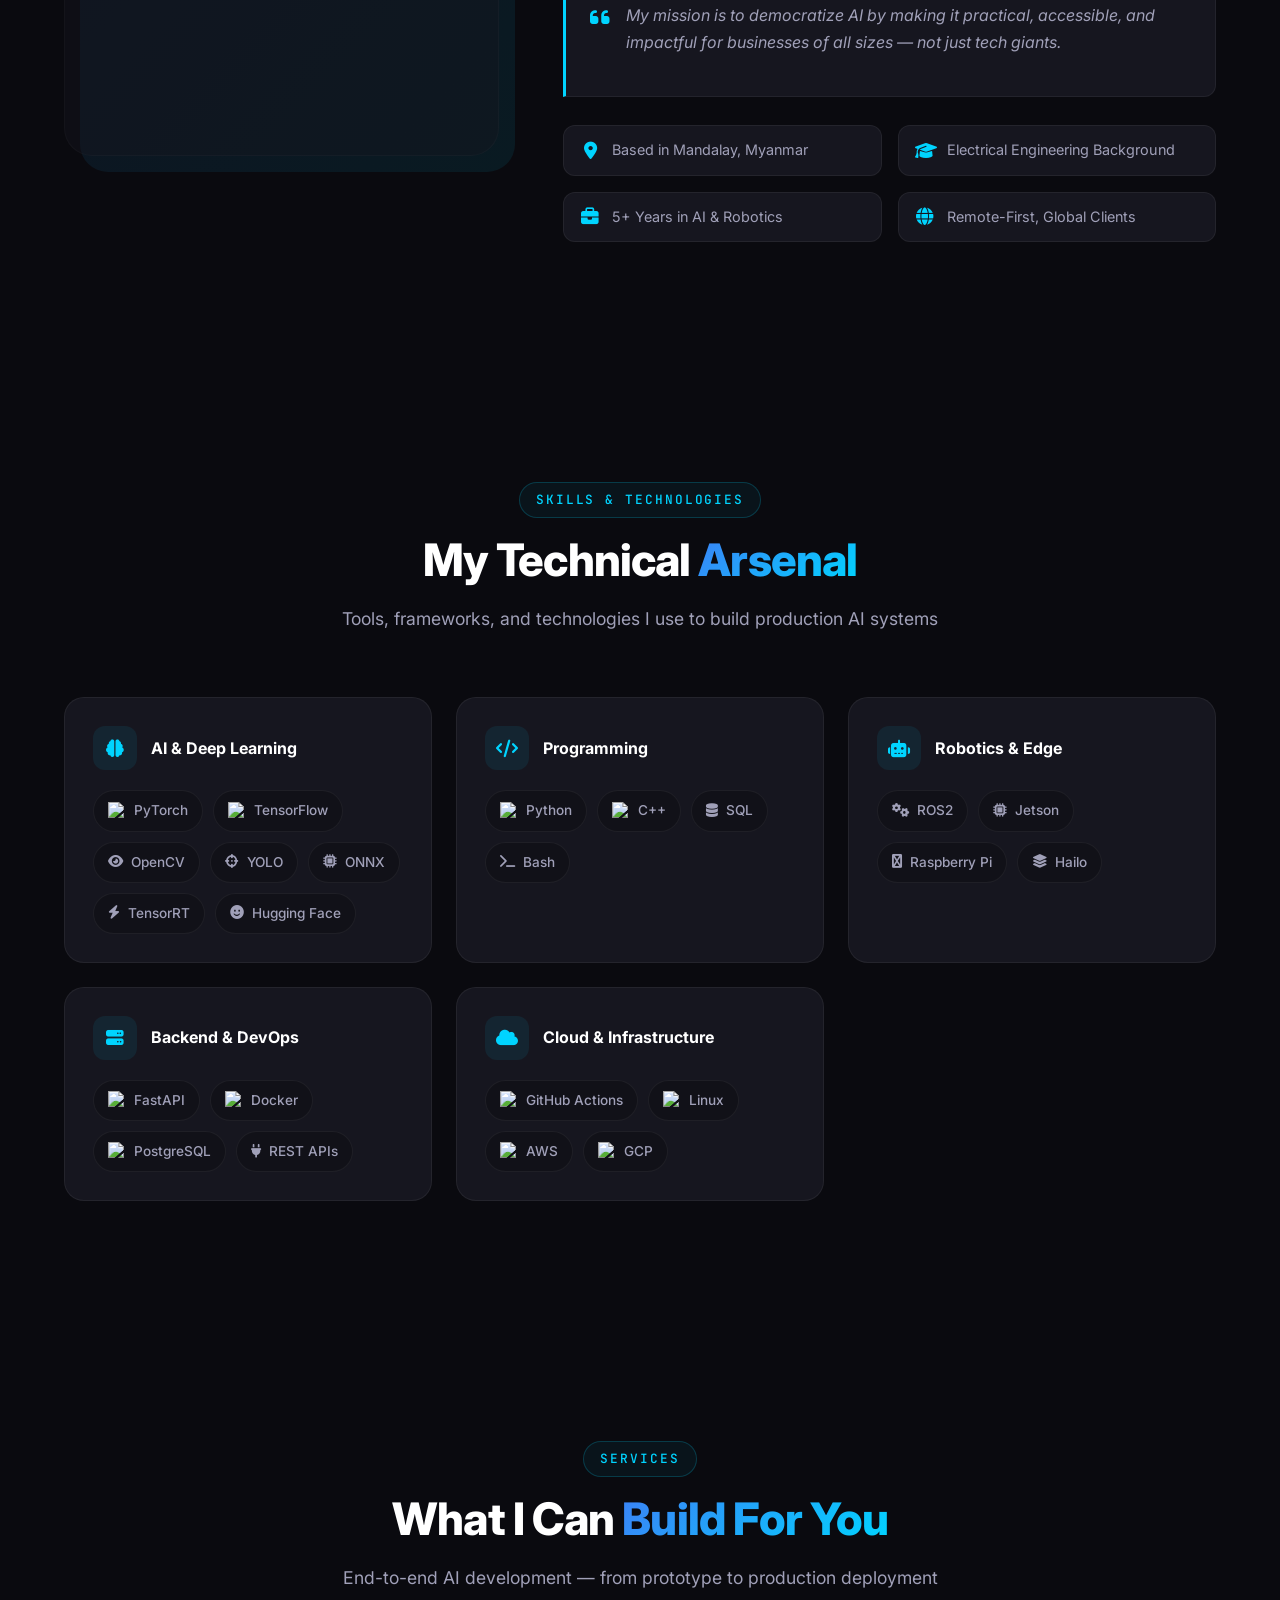
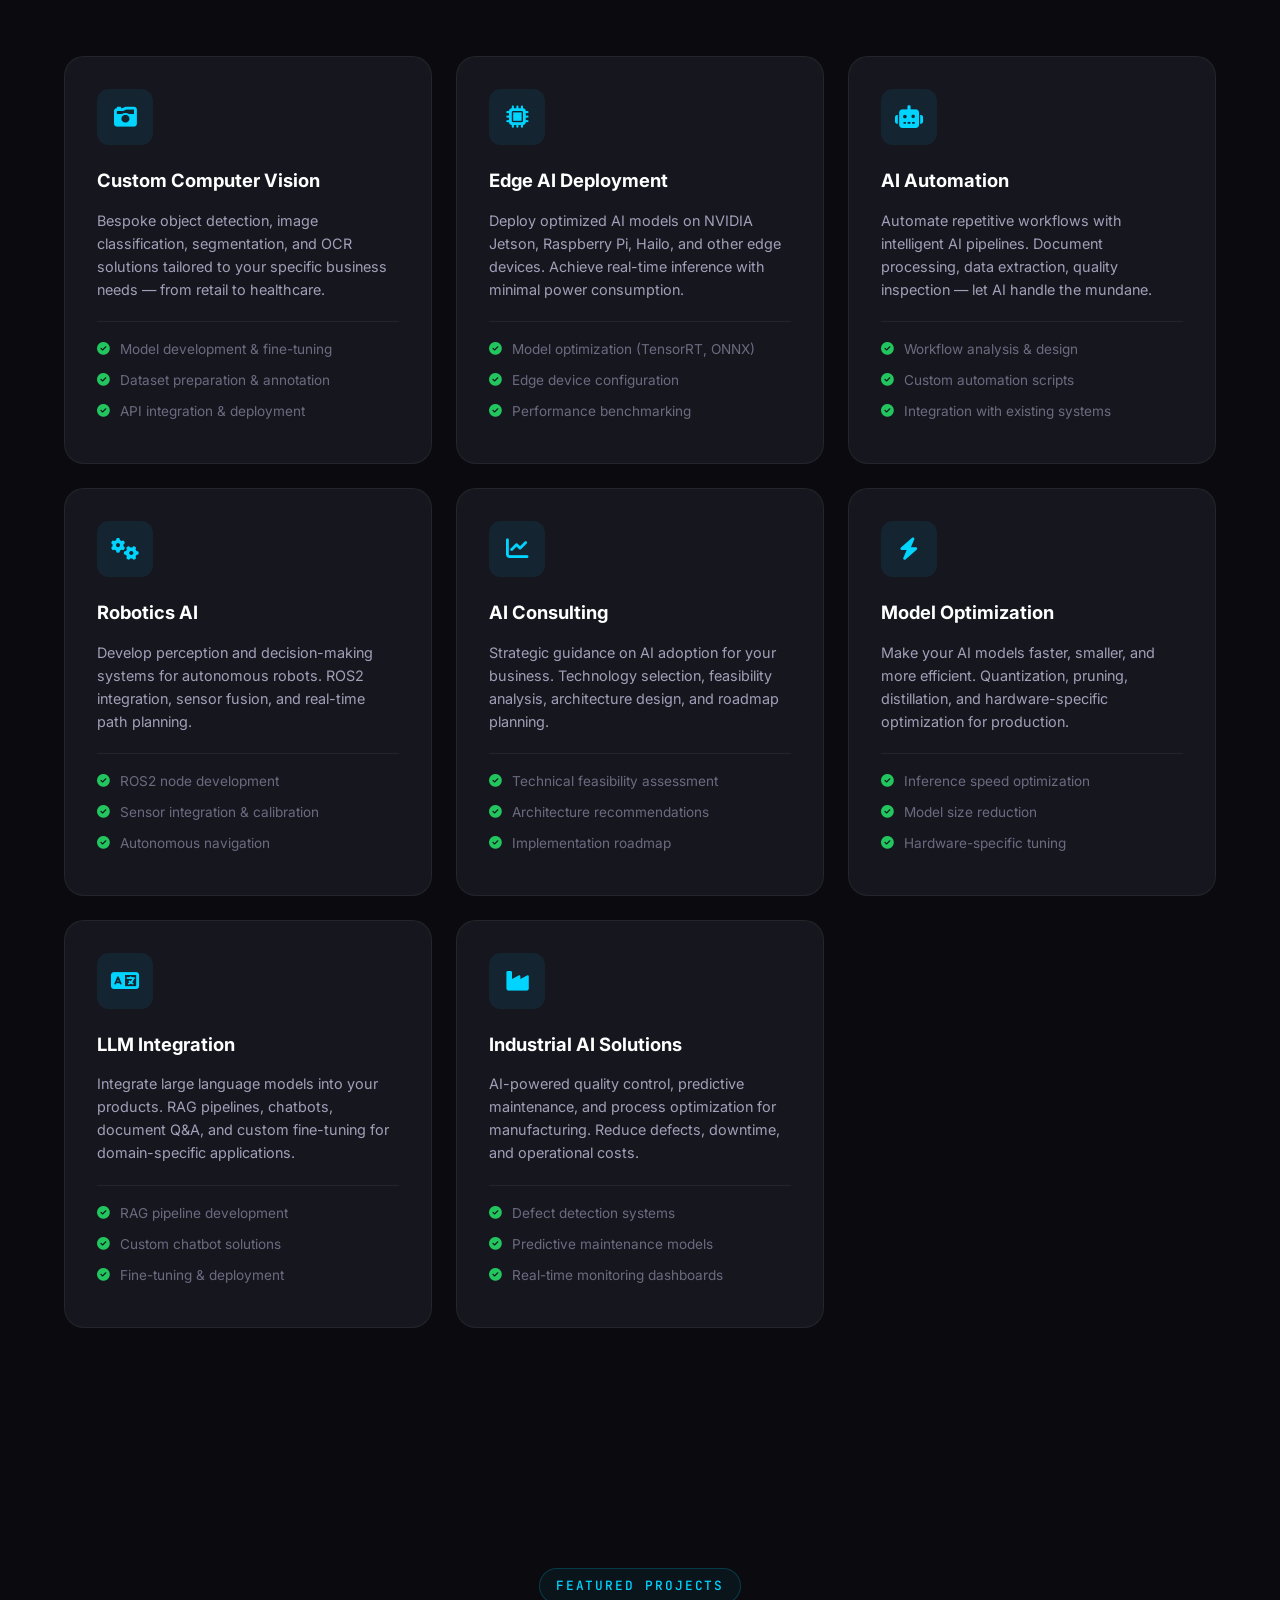
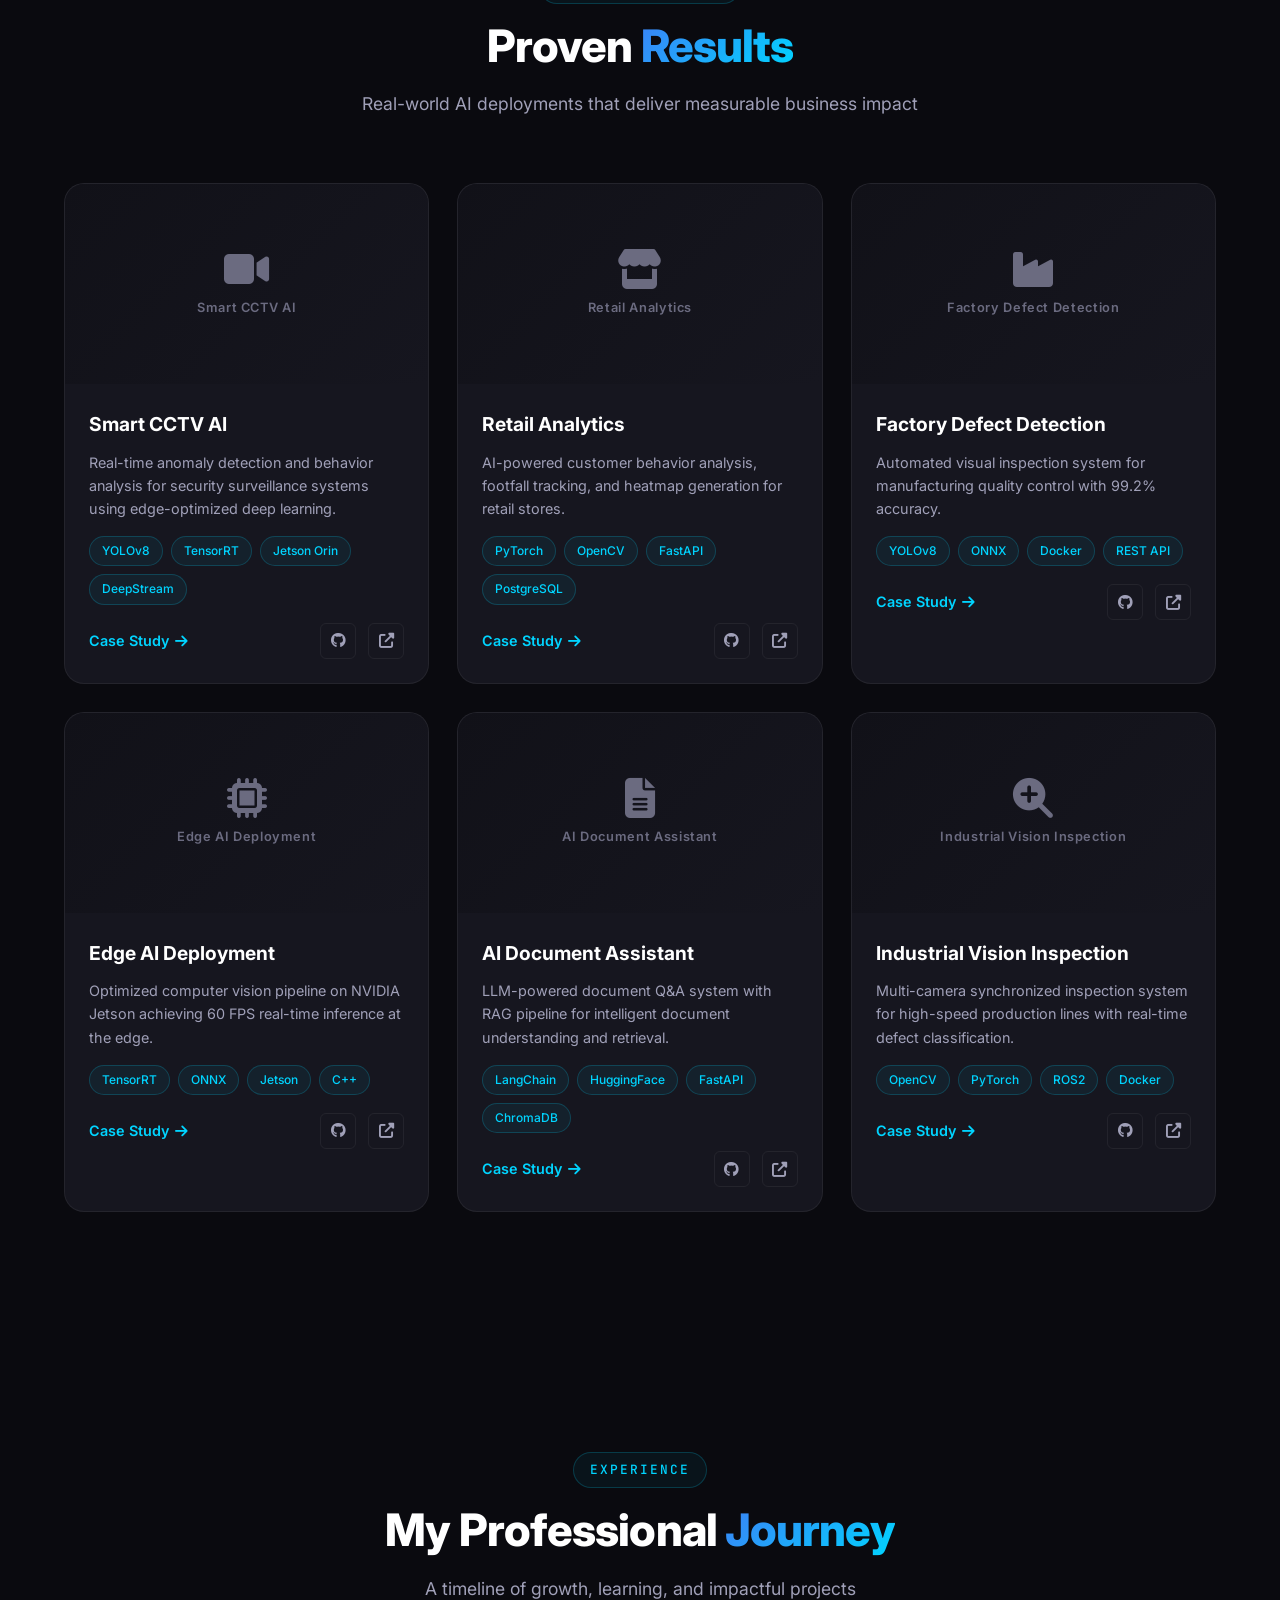
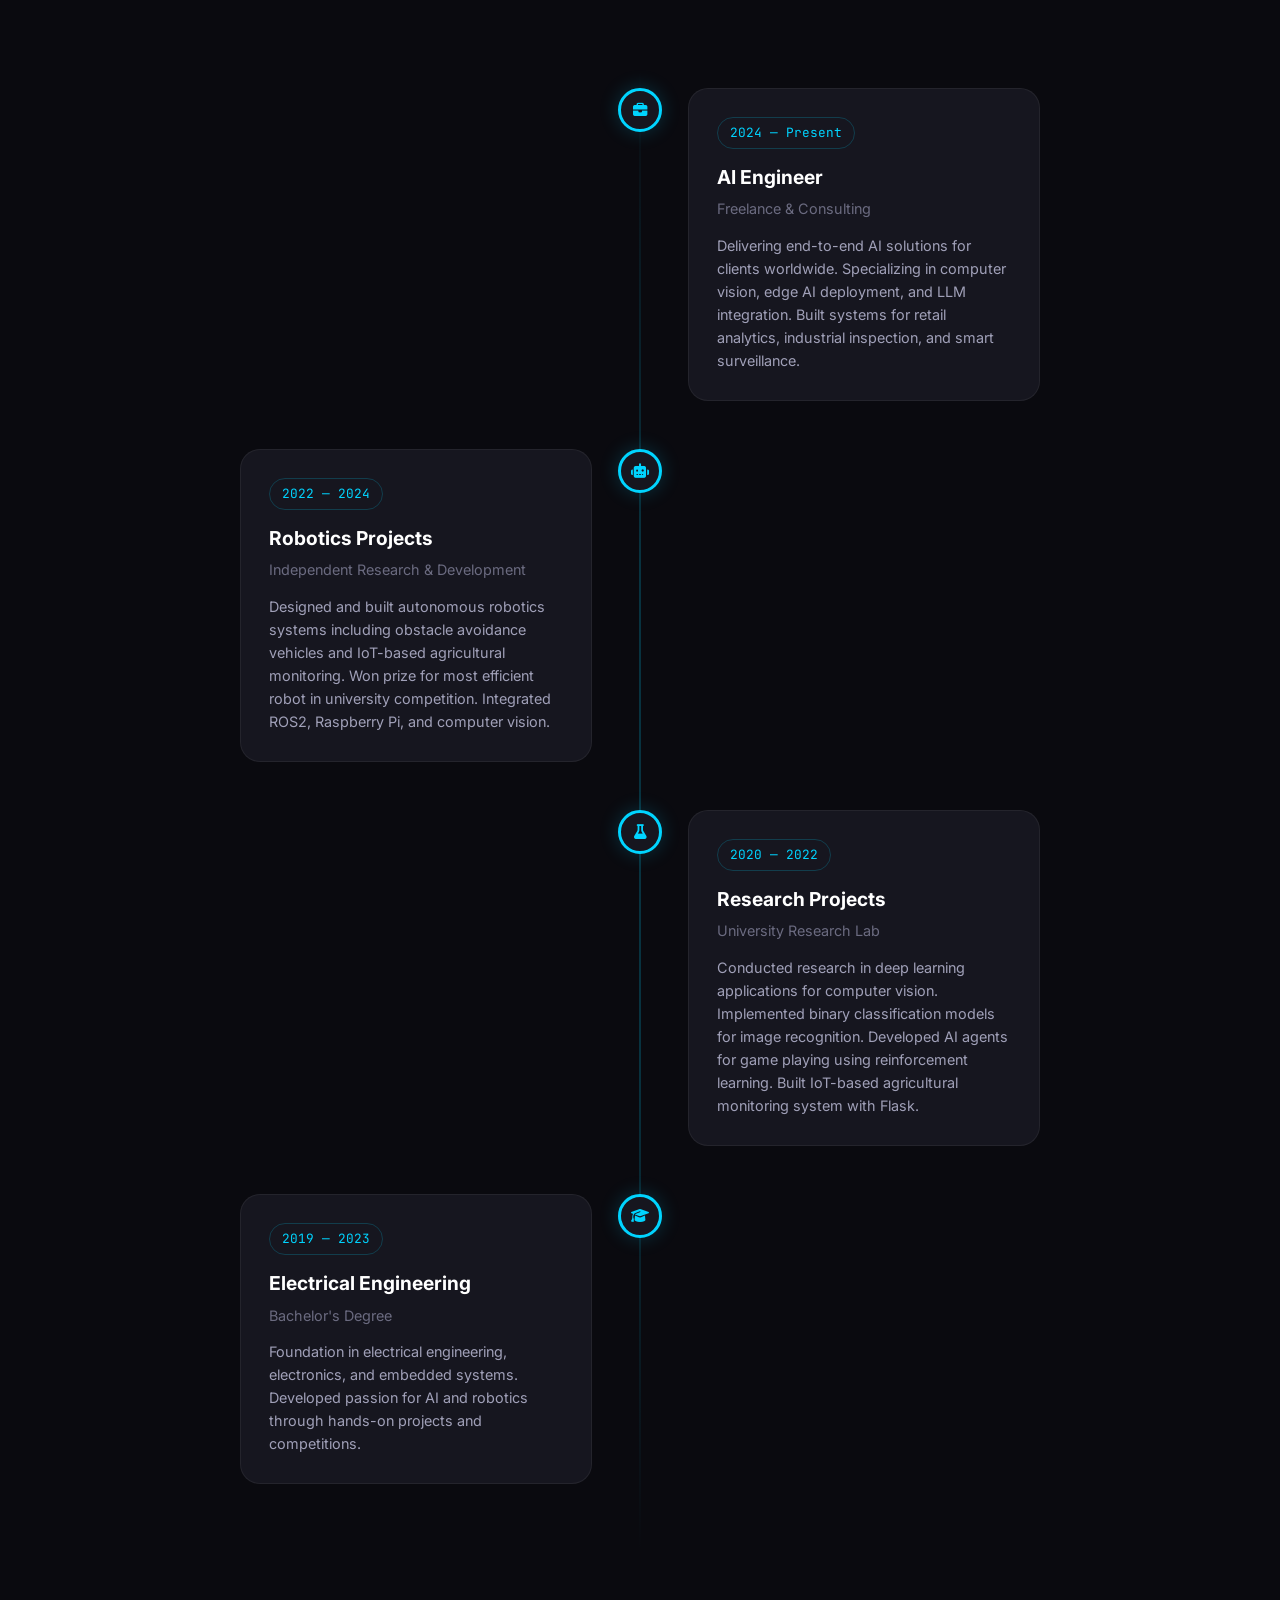
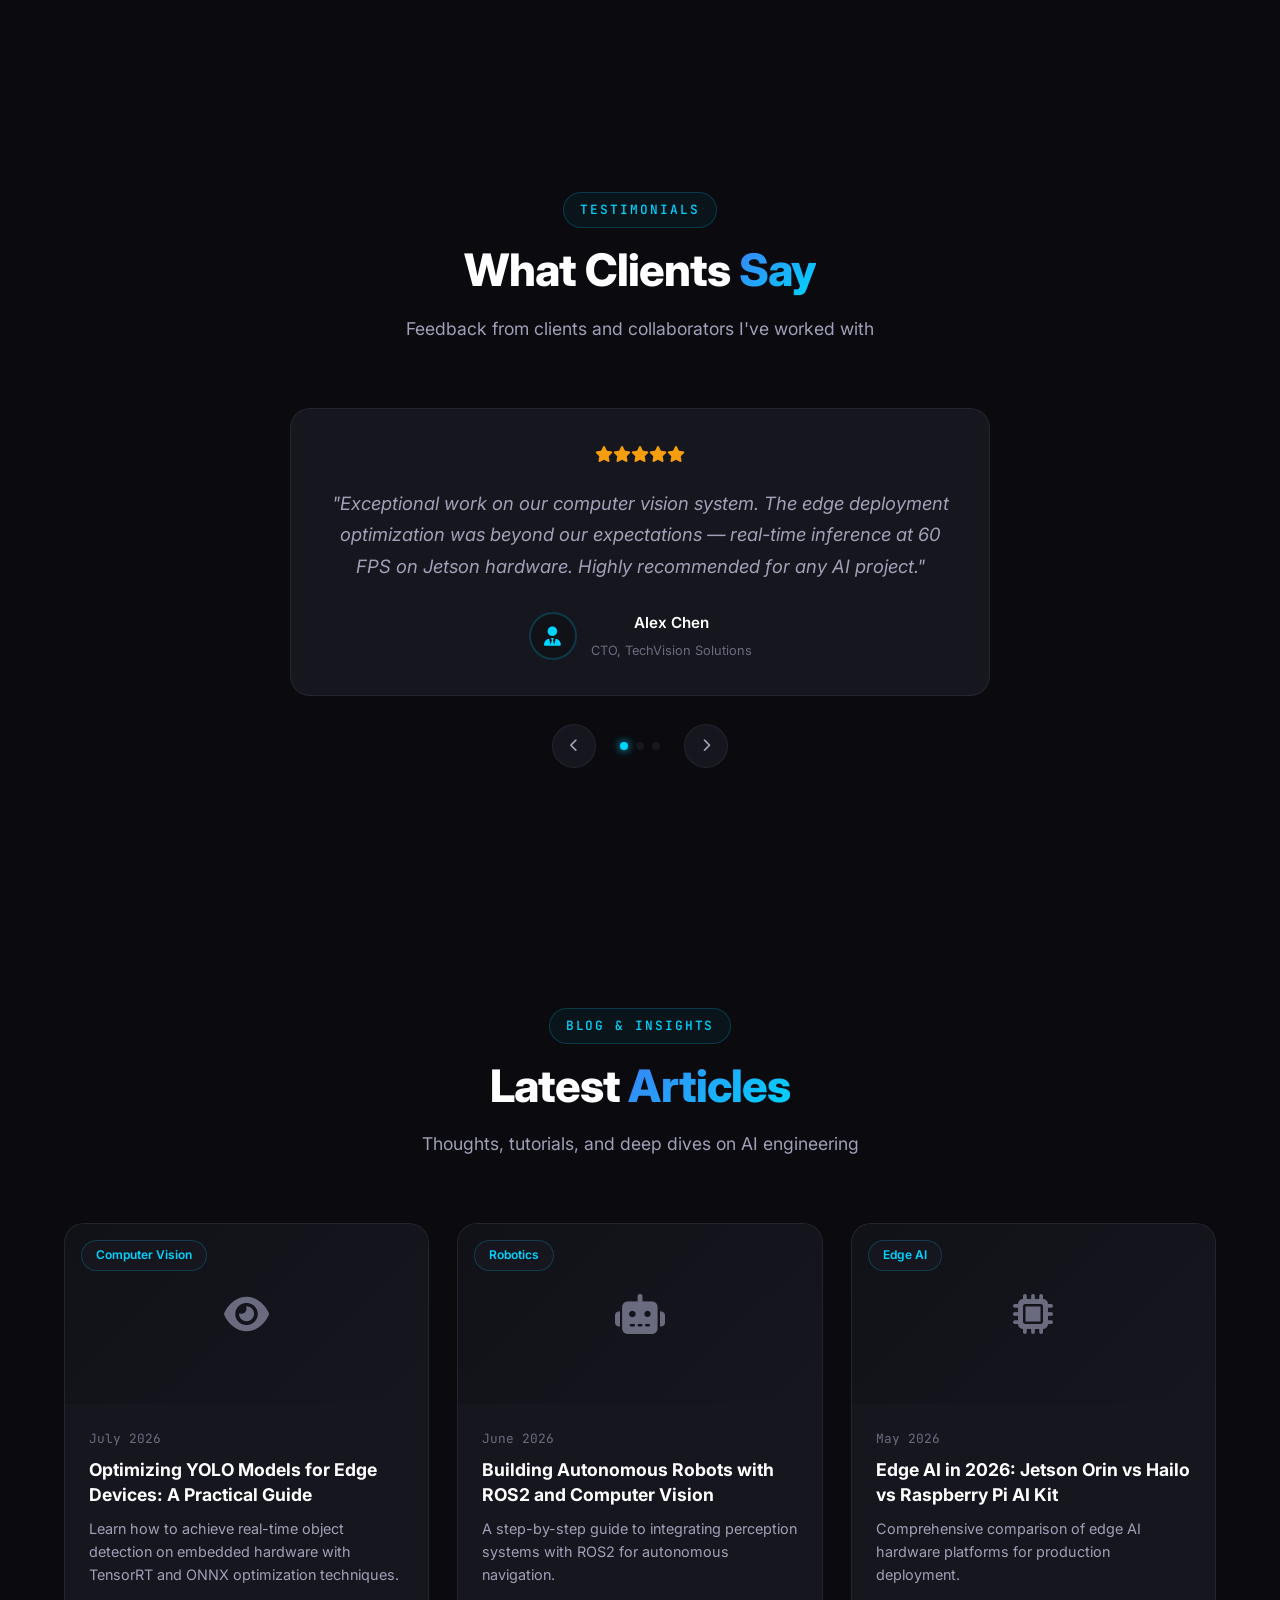
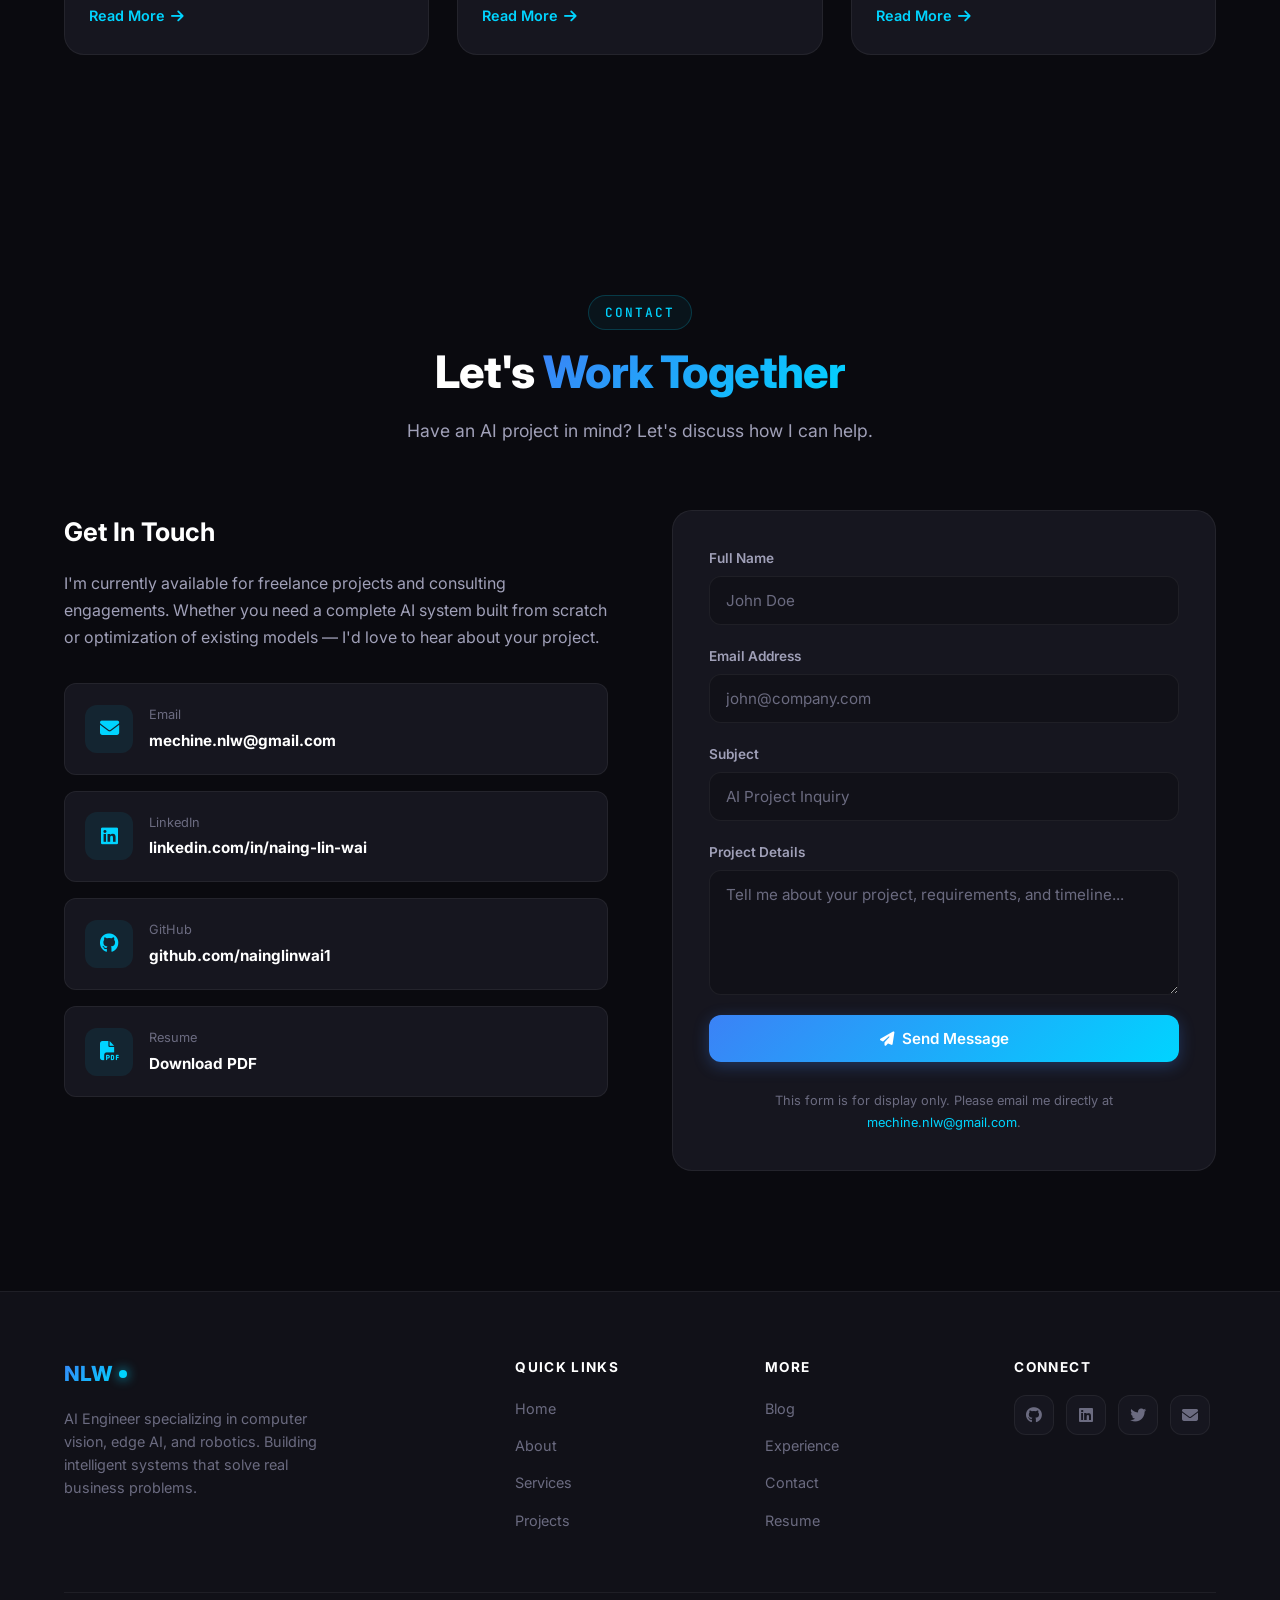
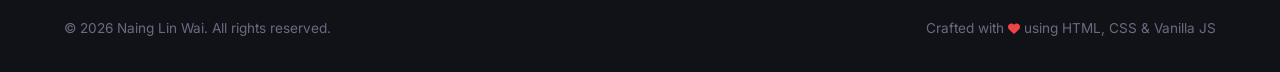
==== commit aec22bf1: "portfolio" ====
--- a/index.html
+++ b/index.html
@@ -1,341 +1,805 @@
-<!DOCTYPE HTML>
-<!--
-	Dimension by HTML5 UP
-	html5up.net | @ajlkn
-	Free for personal and commercial use under the CCA 3.0 license (html5up.net/license)
--->
-<html>
-	<head>
-		<title>Naing Lin Wai</title>
-		<meta charset="utf-8" />
-		<meta name="viewport" content="width=device-width, initial-scale=1, user-scalable=no" />
-		<link rel="stylesheet" href="assets/css/main.css" />
-		<noscript><link rel="stylesheet" href="assets/css/noscript.css" /></noscript>
-	</head>
-	<body class="is-preload">
-
-		<!-- Wrapper -->
-			<div id="wrapper">
-
-				<!-- Header -->
-					<header id="header">
-						<div class="logo">
-							<span class="icon fa-gem"></span>
-						</div>
-						<div class="content">
-							<div class="inner">
-								<h1>NEO</h1>
-								<p>Portfolio Website by using the <a href="https://html5up.net/dimension">Dimension</a></p>
-							</div>
-						</div>
-						<nav>
-							<ul>
-								<li><a href="#intro">Intro</a></li>
-								<li><a href="#work">Work</a></li>
-								<li><a href="#about">About</a></li>
-								<li><a href="#contact">Contact</a></li>
-								<!--<li><a href="#elements">Elements</a></li>-->
-							</ul>
-						</nav>
-					</header>
-
-				<!-- Main -->
-					<div id="main">
-
-						<!-- Intro -->
-							<article id="intro">
-								<h2 class="major">Intro</h2>
-								<span class="image main"><img src="images/pic01.jpg" alt="" /></span>
-								<p>Hello! I have been interested in Electrical Engineering since I had known the famous Nikola Tesla. From time to time I learn new things that appear interesting. I compete in the Robotics building challenge with my team during my senior year and got the prize for the most efficient robot. Currently, I have nothing to do in the education field. So, I teach kids basic electronics and math. </p>
-							</article>
-
-						<!-- Work -->
-							<article id="work">
-								<h2 class="major">Work</h2>
-								<span class="image main"><img src="images/pic02.jpg" alt="" /></span>
-								<p>During my 4th year, I had done gruop project for IOT based agricultural system with raspberry pi and Flask framework. I had also done a binary classification for cat and dog and some interesting AI project such as, AI agent for games. All of my work are available on my <a href="https://github.com/nainglinwai1">github</a>. This is the current project I have been working on. Obsticle avoidence vehicle.</p>
-							</article>
-
-						<!-- About -->
-							<article id="about">
-								<h2 class="major">About</h2>
-								<span class="image main"><img src="images/pic03.jpg" alt="" /></span>
-								<p>I was born in Mandalay, Myanmar. I love exploring new things and love to solve problem. I love to travel to the places with clear skies, beautiful mountains with nostalgic views. I love animals. This is the photo of the cute doggy not me.</p>
-							</article>
-
-						<!-- Contact -->
-							<article id="contact">
-								<h2 class="major">Contact</h2>
-								<p>Phone:  09400155974</p>
-								<p>Email:  mechine.nlw@gmail.com</p>
-								<ul class="icons">
-									<li><a href="https://twitter.com/Neo12062990" class="icon brands fa-twitter"><span class="label">Twitter</span></a></li>
-									<li><a href="#" class="icon brands fa-facebook-f"><span class="label">Facebook</span></a></li>
-									<li><a href="https://www.linkedin.com/in/naing-lin-wai/" class="icon brands fa-linkedin"><span class="label">linkedin</span></a></li>
-									<li><a href="https://github.com/nainglinwai1" class="icon brands fa-github"><span class="label">GitHub</span></a></li>
-								</ul>
-							</article>
-
-						<!-- Elements -->
-							<article id="elements">
-								<h2 class="major">Elements</h2>
-
-								<section>
-									<h3 class="major">Text</h3>
-									<p>This is <b>bold</b> and this is <strong>strong</strong>. This is <i>italic</i> and this is <em>emphasized</em>.
-									This is <sup>superscript</sup> text and this is <sub>subscript</sub> text.
-									This is <u>underlined</u> and this is code: <code>for (;;) { ... }</code>. Finally, <a href="#">this is a link</a>.</p>
-									<hr />
-									<h2>Heading Level 2</h2>
-									<h3>Heading Level 3</h3>
-									<h4>Heading Level 4</h4>
-									<h5>Heading Level 5</h5>
-									<h6>Heading Level 6</h6>
-									<hr />
-									<h4>Blockquote</h4>
-									<blockquote>Fringilla nisl. Donec accumsan interdum nisi, quis tincidunt felis sagittis eget tempus euismod. Vestibulum ante ipsum primis in faucibus vestibulum. Blandit adipiscing eu felis iaculis volutpat ac adipiscing accumsan faucibus. Vestibulum ante ipsum primis in faucibus lorem ipsum dolor sit amet nullam adipiscing eu felis.</blockquote>
-									<h4>Preformatted</h4>
-									<pre><code>i = 0;
-
-while (!deck.isInOrder()) {
-    print 'Iteration ' + i;
-    deck.shuffle();
-    i++;
-}
-
-print 'It took ' + i + ' iterations to sort the deck.';</code></pre>
-								</section>
-
-								<section>
-									<h3 class="major">Lists</h3>
-
-									<h4>Unordered</h4>
-									<ul>
-										<li>Dolor pulvinar etiam.</li>
-										<li>Sagittis adipiscing.</li>
-										<li>Felis enim feugiat.</li>
-									</ul>
-
-									<h4>Alternate</h4>
-									<ul class="alt">
-										<li>Dolor pulvinar etiam.</li>
-										<li>Sagittis adipiscing.</li>
-										<li>Felis enim feugiat.</li>
-									</ul>
-
-									<h4>Ordered</h4>
-									<ol>
-										<li>Dolor pulvinar etiam.</li>
-										<li>Etiam vel felis viverra.</li>
-										<li>Felis enim feugiat.</li>
-										<li>Dolor pulvinar etiam.</li>
-										<li>Etiam vel felis lorem.</li>
-										<li>Felis enim et feugiat.</li>
-									</ol>
-									<h4>Icons</h4>
-									<ul class="icons">
-										<li><a href="#" class="icon brands fa-twitter"><span class="label">Twitter</span></a></li>
-										<li><a href="#" class="icon brands fa-facebook-f"><span class="label">Facebook</span></a></li>
-										<li><a href="#" class="'fa fa-linkedin-square"><span class="label">Instagram</span></a></li>
-										<li><a href="https://github.com/nainglinwai1" class="icon brands fa-github"><span class="label">Github</span></a></li>
-									</ul>
-
-									<h4>Actions</h4>
-									<ul class="actions">
-										<li><a href="#" class="button primary">Default</a></li>
-										<li><a href="#" class="button">Default</a></li>
-									</ul>
-									<ul class="actions stacked">
-										<li><a href="#" class="button primary">Default</a></li>
-										<li><a href="#" class="button">Default</a></li>
-									</ul>
-								</section>
-
-								<section>
-									<h3 class="major">Table</h3>
-									<h4>Default</h4>
-									<div class="table-wrapper">
-										<table>
-											<thead>
-												<tr>
-													<th>Name</th>
-													<th>Description</th>
-													<th>Price</th>
-												</tr>
-											</thead>
-											<tbody>
-												<tr>
-													<td>Item One</td>
-													<td>Ante turpis integer aliquet porttitor.</td>
-													<td>29.99</td>
-												</tr>
-												<tr>
-													<td>Item Two</td>
-													<td>Vis ac commodo adipiscing arcu aliquet.</td>
-													<td>19.99</td>
-												</tr>
-												<tr>
-													<td>Item Three</td>
-													<td> Morbi faucibus arcu accumsan lorem.</td>
-													<td>29.99</td>
-												</tr>
-												<tr>
-													<td>Item Four</td>
-													<td>Vitae integer tempus condimentum.</td>
-													<td>19.99</td>
-												</tr>
-												<tr>
-													<td>Item Five</td>
-													<td>Ante turpis integer aliquet porttitor.</td>
-													<td>29.99</td>
-												</tr>
-											</tbody>
-											<tfoot>
-												<tr>
-													<td colspan="2"></td>
-													<td>100.00</td>
-												</tr>
-											</tfoot>
-										</table>
-									</div>
-
-									<h4>Alternate</h4>
-									<div class="table-wrapper">
-										<table class="alt">
-											<thead>
-												<tr>
-													<th>Name</th>
-													<th>Description</th>
-													<th>Price</th>
-												</tr>
-											</thead>
-											<tbody>
-												<tr>
-													<td>Item One</td>
-													<td>Ante turpis integer aliquet porttitor.</td>
-													<td>29.99</td>
-												</tr>
-												<tr>
-													<td>Item Two</td>
-													<td>Vis ac commodo adipiscing arcu aliquet.</td>
-													<td>19.99</td>
-												</tr>
-												<tr>
-													<td>Item Three</td>
-													<td> Morbi faucibus arcu accumsan lorem.</td>
-													<td>29.99</td>
-												</tr>
-												<tr>
-													<td>Item Four</td>
-													<td>Vitae integer tempus condimentum.</td>
-													<td>19.99</td>
-												</tr>
-												<tr>
-													<td>Item Five</td>
-													<td>Ante turpis integer aliquet porttitor.</td>
-													<td>29.99</td>
-												</tr>
-											</tbody>
-											<tfoot>
-												<tr>
-													<td colspan="2"></td>
-													<td>100.00</td>
-												</tr>
-											</tfoot>
-										</table>
-									</div>
-								</section>
-
-								<section>
-									<h3 class="major">Buttons</h3>
-									<ul class="actions">
-										<li><a href="#" class="button primary">Primary</a></li>
-										<li><a href="#" class="button">Default</a></li>
-									</ul>
-									<ul class="actions">
-										<li><a href="#" class="button">Default</a></li>
-										<li><a href="#" class="button small">Small</a></li>
-									</ul>
-									<ul class="actions">
-										<li><a href="#" class="button primary icon solid fa-download">Icon</a></li>
-										<li><a href="#" class="button icon solid fa-download">Icon</a></li>
-									</ul>
-									<ul class="actions">
-										<li><span class="button primary disabled">Disabled</span></li>
-										<li><span class="button disabled">Disabled</span></li>
-									</ul>
-								</section>
-
-								<section>
-									<h3 class="major">Form</h3>
-									<form method="post" action="#">
-										<div class="fields">
-											<div class="field half">
-												<label for="demo-name">Name</label>
-												<input type="text" name="demo-name" id="demo-name" value="" placeholder="Jane Doe" />
-											</div>
-											<div class="field half">
-												<label for="demo-email">Email</label>
-												<input type="email" name="demo-email" id="demo-email" value="" placeholder="jane@untitled.tld" />
-											</div>
-											<div class="field">
-												<label for="demo-category">Category</label>
-												<select name="demo-category" id="demo-category">
-													<option value="">-</option>
-													<option value="1">Manufacturing</option>
-													<option value="1">Shipping</option>
-													<option value="1">Administration</option>
-													<option value="1">Human Resources</option>
-												</select>
-											</div>
-											<div class="field half">
-												<input type="radio" id="demo-priority-low" name="demo-priority" checked>
-												<label for="demo-priority-low">Low</label>
-											</div>
-											<div class="field half">
-												<input type="radio" id="demo-priority-high" name="demo-priority">
-												<label for="demo-priority-high">High</label>
-											</div>
-											<div class="field half">
-												<input type="checkbox" id="demo-copy" name="demo-copy">
-												<label for="demo-copy">Email me a copy</label>
-											</div>
-											<div class="field half">
-												<input type="checkbox" id="demo-human" name="demo-human" checked>
-												<label for="demo-human">Not a robot</label>
-											</div>
-											<div class="field">
-												<label for="demo-message">Message</label>
-												<textarea name="demo-message" id="demo-message" placeholder="Enter your message" rows="6"></textarea>
-											</div>
-										</div>
-										<ul class="actions">
-											<li><input type="submit" value="Send Message" class="primary" /></li>
-											<li><input type="reset" value="Reset" /></li>
-										</ul>
-									</form>
-								</section>
-
-							</article>
-
-					</div>
-
-				<!-- Footer -->
-					<footer id="footer">
-						<p class="copyright">&copy; Untitled. Design: <a href="https://html5up.net">HTML5 UP</a>.</p>
-					</footer>
-
-			</div>
-
-		<!-- BG -->
-			<div id="bg"></div>
-
-		<!-- Scripts -->
-			<script src="assets/js/jquery.min.js"></script>
-			<script src="assets/js/browser.min.js"></script>
-			<script src="assets/js/breakpoints.min.js"></script>
-			<script src="assets/js/util.js"></script>
-			<script src="assets/js/main.js"></script>
-
-	</body>
+<!DOCTYPE html>
+<html lang="en" data-theme="dark">
+<head>
+    <meta charset="UTF-8">
+    <meta name="viewport" content="width=device-width, initial-scale=1.0">
+    <meta name="description" content="AI Engineer & Computer Vision Specialist — Building intelligent systems for real business problems. Computer Vision, Edge AI, Robotics, Machine Learning.">
+    <meta name="keywords" content="AI Engineer, Computer Vision, Edge AI, Robotics, Machine Learning, PyTorch, TensorFlow, ONNX, TensorRT, Python, Freelance AI Developer">
+    <meta name="author" content="Naing Lin Wai">
+    <meta name="robots" content="index, follow">
+    <meta property="og:title" content="Naing Lin Wai — AI Engineer & Computer Vision Specialist">
+    <meta property="og:description" content="Building AI Systems That Solve Real Business Problems. Computer Vision • Edge AI • Robotics • Machine Learning.">
+    <meta property="og:type" content="website">
+    <meta property="og:url" content="https://nainglinwai1.github.io">
+    <meta name="twitter:card" content="summary_large_image">
+    <meta name="twitter:title" content="Naing Lin Wai — AI Engineer">
+    <meta name="twitter:description" content="Building AI Systems That Solve Real Business Problems">
+    <link rel="canonical" href="https://nainglinwai1.github.io">
+
+    <title>Naing Lin Wai — AI Engineer | Computer Vision & Edge AI Specialist</title>
+
+    <!-- Font Awesome -->
+    <link rel="stylesheet" href="https://cdnjs.cloudflare.com/ajax/libs/font-awesome/6.5.1/css/all.min.css">
+    <!-- Google Fonts -->
+    <link rel="preconnect" href="https://fonts.googleapis.com">
+    <link rel="preconnect" href="https://fonts.gstatic.com" crossorigin>
+    <link href="https://fonts.googleapis.com/css2?family=Inter:wght@300;400;500;600;700;800;900&family=JetBrains+Mono:wght@400;500;600&display=swap" rel="stylesheet">
+    <!-- Main Stylesheet -->
+    <link rel="stylesheet" href="css/style.css">
+</head>
+<body class="is-preload">
+
+    <!-- ==================== NAVIGATION ==================== -->
+    <nav class="navbar" id="navbar" role="navigation" aria-label="Main navigation">
+        <div class="nav-container">
+            <a href="#home" class="nav-logo" aria-label="Home">
+                <span class="logo-text">NLW</span>
+                <span class="logo-dot"></span>
+            </a>
+            <ul class="nav-links" id="nav-links">
+                <li><a href="#home" class="nav-link active">Home</a></li>
+                <li><a href="#about" class="nav-link">About</a></li>
+                <li><a href="#skills" class="nav-link">Skills</a></li>
+                <li><a href="#services" class="nav-link">Services</a></li>
+                <li><a href="#projects" class="nav-link">Projects</a></li>
+                <li><a href="#experience" class="nav-link">Experience</a></li>
+                <li><a href="#testimonials" class="nav-link">Testimonials</a></li>
+                <li><a href="#blog" class="nav-link">Blog</a></li>
+                <li><a href="#contact" class="nav-link">Contact</a></li>
+            </ul>
+            <div class="nav-actions">
+                <button class="theme-toggle" id="theme-toggle" aria-label="Toggle light/dark mode" title="Toggle theme">
+                    <i class="fas fa-sun"></i>
+                    <i class="fas fa-moon"></i>
+                </button>
+                <button class="hamburger" id="hamburger" aria-label="Toggle menu" aria-expanded="false">
+                    <span></span>
+                    <span></span>
+                    <span></span>
+                </button>
+            </div>
+        </div>
+    </nav>
+
+    <!-- ==================== HERO SECTION ==================== -->
+    <section class="hero" id="home">
+        <canvas id="particles-canvas" class="particles-canvas" aria-hidden="true"></canvas>
+        <div class="hero-gradient" aria-hidden="true"></div>
+        <div class="hero-grid" aria-hidden="true"></div>
+        <div class="hero-container">
+            <div class="hero-content">
+                <div class="hero-badge" data-aos="fade-up">
+                    <span class="badge-dot"></span>
+                    Available for Freelance & Consulting
+                </div>
+                <h1 class="hero-title" data-aos="fade-up" data-aos-delay="100">
+                    Building <span class="gradient-text">AI Systems</span> That Solve Real Business Problems
+                </h1>
+                <div class="hero-subtitle" data-aos="fade-up" data-aos-delay="200">
+                    <span class="typing-text" id="typing-text"></span>
+                    <span class="typing-cursor">|</span>
+                </div>
+                <p class="hero-description" data-aos="fade-up" data-aos-delay="300">
+                    I design and deploy production-ready AI solutions — from computer vision systems on edge devices 
+                    to LLM-powered automation pipelines. Let's turn your AI vision into measurable business impact.
+                </p>
+                <div class="hero-buttons" data-aos="fade-up" data-aos-delay="400">
+                    <a href="#projects" class="btn btn-primary">
+                        <i class="fas fa-rocket"></i> View Projects
+                    </a>
+                    <a href="#contact" class="btn btn-secondary">
+                        <i class="fas fa-handshake"></i> Hire Me
+                    </a>
+                </div>
+                <div class="hero-stats" data-aos="fade-up" data-aos-delay="500">
+                    <div class="stat-item">
+                        <span class="stat-number" data-count="15">0</span>
+                        <span class="stat-label">Projects Delivered</span>
+                    </div>
+                    <div class="stat-item">
+                        <span class="stat-number" data-count="12">0</span>
+                        <span class="stat-label">Happy Clients</span>
+                    </div>
+                    <div class="stat-item">
+                        <span class="stat-number" data-count="5">0</span>
+                        <span class="stat-label">Years Experience</span>
+                    </div>
+                </div>
+            </div>
+            <div class="hero-image" data-aos="fade-left" data-aos-delay="300">
+                <div class="hero-image-wrapper">
+                    <div class="hero-image-placeholder">
+                        <div class="placeholder-avatar">
+                            <i class="fas fa-user-astronaut"></i>
+                        </div>
+                    </div>
+                    <div class="hero-image-glow" aria-hidden="true"></div>
+                    <div class="hero-floating-badge ai-badge" aria-hidden="true">
+                        <i class="fas fa-brain"></i> AI
+                    </div>
+                    <div class="hero-floating-badge cv-badge" aria-hidden="true">
+                        <i class="fas fa-eye"></i> CV
+                    </div>
+                </div>
+            </div>
+        </div>
+        <a href="#about" class="scroll-indicator" aria-label="Scroll down">
+            <div class="mouse">
+                <div class="mouse-wheel"></div>
+            </div>
+            <div class="scroll-arrows">
+                <i class="fas fa-chevron-down"></i>
+            </div>
+        </a>
+    </section>
+
+    <!-- ==================== ABOUT SECTION ==================== -->
+    <section class="about section" id="about">
+        <div class="container">
+            <div class="section-header" data-aos="fade-up">
+                <span class="section-tag">About Me</span>
+                <h2 class="section-title">The Engineer Behind <span class="gradient-text">the AI</span></h2>
+                <p class="section-subtitle">Turning complex AI challenges into elegant, scalable solutions</p>
+            </div>
+            <div class="about-grid">
+                <div class="about-image" data-aos="fade-right">
+                    <div class="about-image-placeholder">
+                        <i class="fas fa-robot"></i>
+                    </div>
+                    <div class="about-image-accent" aria-hidden="true"></div>
+                </div>
+                <div class="about-content" data-aos="fade-left">
+                    <h3>Hi, I'm <span class="gradient-text">Naing Lin Wai</span></h3>
+                    <p class="about-intro">
+                        I'm an AI Engineer with deep expertise in computer vision, edge AI deployment, 
+                        and robotics. I bridge the gap between cutting-edge research and practical 
+                        business applications — building systems that work in the real world, not just in notebooks.
+                    </p>
+                    <p>
+                        From optimizing YOLO models for NVIDIA Jetson devices to building end-to-end 
+                        industrial inspection pipelines, I specialize in making AI fast, reliable, 
+                        and deployable at the edge. My work spans retail analytics, manufacturing 
+                        quality control, smart surveillance, and autonomous robotics.
+                    </p>
+                    <div class="about-mission">
+                        <i class="fas fa-quote-left"></i>
+                        <p><em>My mission is to democratize AI by making it practical, accessible, and impactful for businesses of all sizes — not just tech giants.</em></p>
+                    </div>
+                    <div class="about-details">
+                        <div class="detail-item">
+                            <i class="fas fa-map-marker-alt"></i>
+                            <span>Based in Mandalay, Myanmar</span>
+                        </div>
+                        <div class="detail-item">
+                            <i class="fas fa-graduation-cap"></i>
+                            <span>Electrical Engineering Background</span>
+                        </div>
+                        <div class="detail-item">
+                            <i class="fas fa-briefcase"></i>
+                            <span>5+ Years in AI & Robotics</span>
+                        </div>
+                        <div class="detail-item">
+                            <i class="fas fa-globe"></i>
+                            <span>Remote-First, Global Clients</span>
+                        </div>
+                    </div>
+                </div>
+            </div>
+        </div>
+    </section>
+
+    <!-- ==================== SKILLS SECTION ==================== -->
+    <section class="skills section" id="skills">
+        <div class="container">
+            <div class="section-header" data-aos="fade-up">
+                <span class="section-tag">Skills & Technologies</span>
+                <h2 class="section-title">My Technical <span class="gradient-text">Arsenal</span></h2>
+                <p class="section-subtitle">Tools, frameworks, and technologies I use to build production AI systems</p>
+            </div>
+            <div class="skills-grid">
+                <!-- AI / Deep Learning -->
+                <div class="skill-category" data-aos="fade-up" data-aos-delay="0">
+                    <div class="skill-header">
+                        <i class="fas fa-brain skill-icon"></i>
+                        <h3>AI & Deep Learning</h3>
+                    </div>
+                    <div class="skill-items">
+                        <span class="skill-tag"><img src="https://cdn.jsdelivr.net/gh/devicons/devicon/icons/pytorch/pytorch-original.svg" alt="PyTorch" loading="lazy" width="20" height="20"> PyTorch</span>
+                        <span class="skill-tag"><img src="https://cdn.jsdelivr.net/gh/devicons/devicon/icons/tensorflow/tensorflow-original.svg" alt="TensorFlow" loading="lazy" width="20" height="20"> TensorFlow</span>
+                        <span class="skill-tag"><i class="fas fa-eye"></i> OpenCV</span>
+                        <span class="skill-tag"><i class="fas fa-crosshairs"></i> YOLO</span>
+                        <span class="skill-tag"><i class="fas fa-microchip"></i> ONNX</span>
+                        <span class="skill-tag"><i class="fas fa-bolt"></i> TensorRT</span>
+                        <span class="skill-tag"><i class="fas fa-smile"></i> Hugging Face</span>
+                    </div>
+                </div>
+                <!-- Programming -->
+                <div class="skill-category" data-aos="fade-up" data-aos-delay="100">
+                    <div class="skill-header">
+                        <i class="fas fa-code skill-icon"></i>
+                        <h3>Programming</h3>
+                    </div>
+                    <div class="skill-items">
+                        <span class="skill-tag"><img src="https://cdn.jsdelivr.net/gh/devicons/devicon/icons/python/python-original.svg" alt="Python" loading="lazy" width="20" height="20"> Python</span>
+                        <span class="skill-tag"><img src="https://cdn.jsdelivr.net/gh/devicons/devicon/icons/cplusplus/cplusplus-original.svg" alt="C++" loading="lazy" width="20" height="20"> C++</span>
+                        <span class="skill-tag"><i class="fas fa-database"></i> SQL</span>
+                        <span class="skill-tag"><i class="fas fa-terminal"></i> Bash</span>
+                    </div>
+                </div>
+                <!-- Robotics -->
+                <div class="skill-category" data-aos="fade-up" data-aos-delay="200">
+                    <div class="skill-header">
+                        <i class="fas fa-robot skill-icon"></i>
+                        <h3>Robotics & Edge</h3>
+                    </div>
+                    <div class="skill-items">
+                        <span class="skill-tag"><i class="fas fa-cogs"></i> ROS2</span>
+                        <span class="skill-tag"><i class="fas fa-microchip"></i> Jetson</span>
+                        <span class="skill-tag"><i class="fas fa-raspberry-pi"></i> Raspberry Pi</span>
+                        <span class="skill-tag"><i class="fas fa-layer-group"></i> Hailo</span>
+                    </div>
+                </div>
+                <!-- Backend & DevOps -->
+                <div class="skill-category" data-aos="fade-up" data-aos-delay="300">
+                    <div class="skill-header">
+                        <i class="fas fa-server skill-icon"></i>
+                        <h3>Backend & DevOps</h3>
+                    </div>
+                    <div class="skill-items">
+                        <span class="skill-tag"><img src="https://cdn.jsdelivr.net/gh/devicons/devicon/icons/fastapi/fastapi-original.svg" alt="FastAPI" loading="lazy" width="20" height="20"> FastAPI</span>
+                        <span class="skill-tag"><img src="https://cdn.jsdelivr.net/gh/devicons/devicon/icons/docker/docker-original.svg" alt="Docker" loading="lazy" width="20" height="20"> Docker</span>
+                        <span class="skill-tag"><img src="https://cdn.jsdelivr.net/gh/devicons/devicon/icons/postgresql/postgresql-original.svg" alt="PostgreSQL" loading="lazy" width="20" height="20"> PostgreSQL</span>
+                        <span class="skill-tag"><i class="fas fa-plug"></i> REST APIs</span>
+                    </div>
+                </div>
+                <!-- Cloud & Infrastructure -->
+                <div class="skill-category" data-aos="fade-up" data-aos-delay="400">
+                    <div class="skill-header">
+                        <i class="fas fa-cloud skill-icon"></i>
+                        <h3>Cloud & Infrastructure</h3>
+                    </div>
+                    <div class="skill-items">
+                        <span class="skill-tag"><img src="https://cdn.jsdelivr.net/gh/devicons/devicon/icons/githubactions/githubactions-original.svg" alt="GitHub Actions" loading="lazy" width="20" height="20"> GitHub Actions</span>
+                        <span class="skill-tag"><img src="https://cdn.jsdelivr.net/gh/devicons/devicon/icons/linux/linux-original.svg" alt="Linux" loading="lazy" width="20" height="20"> Linux</span>
+                        <span class="skill-tag"><img src="https://cdn.jsdelivr.net/gh/devicons/devicon/icons/amazonwebservices/amazonwebservices-original.svg" alt="AWS" loading="lazy" width="20" height="20"> AWS</span>
+                        <span class="skill-tag"><img src="https://cdn.jsdelivr.net/gh/devicons/devicon/icons/googlecloud/googlecloud-original.svg" alt="GCP" loading="lazy" width="20" height="20"> GCP</span>
+                    </div>
+                </div>
+            </div>
+        </div>
+    </section>
+
+    <!-- ==================== SERVICES SECTION ==================== -->
+    <section class="services section" id="services">
+        <div class="container">
+            <div class="section-header" data-aos="fade-up">
+                <span class="section-tag">Services</span>
+                <h2 class="section-title">What I Can <span class="gradient-text">Build For You</span></h2>
+                <p class="section-subtitle">End-to-end AI development — from prototype to production deployment</p>
+            </div>
+            <div class="services-grid">
+                <div class="service-card" data-aos="fade-up" data-aos-delay="0">
+                    <div class="service-icon"><i class="fas fa-camera-retro"></i></div>
+                    <h3>Custom Computer Vision</h3>
+                    <p>Bespoke object detection, image classification, segmentation, and OCR solutions tailored to your specific business needs — from retail to healthcare.</p>
+                    <ul class="service-deliverables">
+                        <li><i class="fas fa-check-circle"></i> Model development & fine-tuning</li>
+                        <li><i class="fas fa-check-circle"></i> Dataset preparation & annotation</li>
+                        <li><i class="fas fa-check-circle"></i> API integration & deployment</li>
+                    </ul>
+                </div>
+                <div class="service-card" data-aos="fade-up" data-aos-delay="100">
+                    <div class="service-icon"><i class="fas fa-microchip"></i></div>
+                    <h3>Edge AI Deployment</h3>
+                    <p>Deploy optimized AI models on NVIDIA Jetson, Raspberry Pi, Hailo, and other edge devices. Achieve real-time inference with minimal power consumption.</p>
+                    <ul class="service-deliverables">
+                        <li><i class="fas fa-check-circle"></i> Model optimization (TensorRT, ONNX)</li>
+                        <li><i class="fas fa-check-circle"></i> Edge device configuration</li>
+                        <li><i class="fas fa-check-circle"></i> Performance benchmarking</li>
+                    </ul>
+                </div>
+                <div class="service-card" data-aos="fade-up" data-aos-delay="200">
+                    <div class="service-icon"><i class="fas fa-robot"></i></div>
+                    <h3>AI Automation</h3>
+                    <p>Automate repetitive workflows with intelligent AI pipelines. Document processing, data extraction, quality inspection — let AI handle the mundane.</p>
+                    <ul class="service-deliverables">
+                        <li><i class="fas fa-check-circle"></i> Workflow analysis & design</li>
+                        <li><i class="fas fa-check-circle"></i> Custom automation scripts</li>
+                        <li><i class="fas fa-check-circle"></i> Integration with existing systems</li>
+                    </ul>
+                </div>
+                <div class="service-card" data-aos="fade-up" data-aos-delay="300">
+                    <div class="service-icon"><i class="fas fa-cogs"></i></div>
+                    <h3>Robotics AI</h3>
+                    <p>Develop perception and decision-making systems for autonomous robots. ROS2 integration, sensor fusion, and real-time path planning.</p>
+                    <ul class="service-deliverables">
+                        <li><i class="fas fa-check-circle"></i> ROS2 node development</li>
+                        <li><i class="fas fa-check-circle"></i> Sensor integration & calibration</li>
+                        <li><i class="fas fa-check-circle"></i> Autonomous navigation</li>
+                    </ul>
+                </div>
+                <div class="service-card" data-aos="fade-up" data-aos-delay="400">
+                    <div class="service-icon"><i class="fas fa-chart-line"></i></div>
+                    <h3>AI Consulting</h3>
+                    <p>Strategic guidance on AI adoption for your business. Technology selection, feasibility analysis, architecture design, and roadmap planning.</p>
+                    <ul class="service-deliverables">
+                        <li><i class="fas fa-check-circle"></i> Technical feasibility assessment</li>
+                        <li><i class="fas fa-check-circle"></i> Architecture recommendations</li>
+                        <li><i class="fas fa-check-circle"></i> Implementation roadmap</li>
+                    </ul>
+                </div>
+                <div class="service-card" data-aos="fade-up" data-aos-delay="500">
+                    <div class="service-icon"><i class="fas fa-bolt"></i></div>
+                    <h3>Model Optimization</h3>
+                    <p>Make your AI models faster, smaller, and more efficient. Quantization, pruning, distillation, and hardware-specific optimization for production.</p>
+                    <ul class="service-deliverables">
+                        <li><i class="fas fa-check-circle"></i> Inference speed optimization</li>
+                        <li><i class="fas fa-check-circle"></i> Model size reduction</li>
+                        <li><i class="fas fa-check-circle"></i> Hardware-specific tuning</li>
+                    </ul>
+                </div>
+                <div class="service-card" data-aos="fade-up" data-aos-delay="600">
+                    <div class="service-icon"><i class="fas fa-language"></i></div>
+                    <h3>LLM Integration</h3>
+                    <p>Integrate large language models into your products. RAG pipelines, chatbots, document Q&A, and custom fine-tuning for domain-specific applications.</p>
+                    <ul class="service-deliverables">
+                        <li><i class="fas fa-check-circle"></i> RAG pipeline development</li>
+                        <li><i class="fas fa-check-circle"></i> Custom chatbot solutions</li>
+                        <li><i class="fas fa-check-circle"></i> Fine-tuning & deployment</li>
+                    </ul>
+                </div>
+                <div class="service-card" data-aos="fade-up" data-aos-delay="700">
+                    <div class="service-icon"><i class="fas fa-industry"></i></div>
+                    <h3>Industrial AI Solutions</h3>
+                    <p>AI-powered quality control, predictive maintenance, and process optimization for manufacturing. Reduce defects, downtime, and operational costs.</p>
+                    <ul class="service-deliverables">
+                        <li><i class="fas fa-check-circle"></i> Defect detection systems</li>
+                        <li><i class="fas fa-check-circle"></i> Predictive maintenance models</li>
+                        <li><i class="fas fa-check-circle"></i> Real-time monitoring dashboards</li>
+                    </ul>
+                </div>
+            </div>
+        </div>
+    </section>
+
+    <!-- ==================== PROJECTS SECTION ==================== -->
+    <section class="projects section" id="projects">
+        <div class="container">
+            <div class="section-header" data-aos="fade-up">
+                <span class="section-tag">Featured Projects</span>
+                <h2 class="section-title">Proven <span class="gradient-text">Results</span></h2>
+                <p class="section-subtitle">Real-world AI deployments that deliver measurable business impact</p>
+            </div>
+            <div class="projects-grid">
+                <!-- Project 1: Smart CCTV AI -->
+                <article class="project-card" data-aos="fade-up" data-aos-delay="0">
+                    <div class="project-image">
+                        <div class="project-image-placeholder">
+                            <i class="fas fa-video"></i>
+                            <span>Smart CCTV AI</span>
+                        </div>
+                        <div class="project-overlay">
+                            <a href="projects/smart-cctv-ai.html" class="btn btn-sm">View Case Study</a>
+                        </div>
+                    </div>
+                    <div class="project-content">
+                        <h3>Smart CCTV AI</h3>
+                        <p>Real-time anomaly detection and behavior analysis for security surveillance systems using edge-optimized deep learning.</p>
+                        <div class="project-tech">
+                            <span>YOLOv8</span><span>TensorRT</span><span>Jetson Orin</span><span>DeepStream</span>
+                        </div>
+                        <div class="project-links">
+                            <a href="projects/smart-cctv-ai.html" class="btn-link">Case Study <i class="fas fa-arrow-right"></i></a>
+                            <a href="#" class="btn-icon" aria-label="GitHub"><i class="fab fa-github"></i></a>
+                            <a href="#" class="btn-icon" aria-label="Live Demo"><i class="fas fa-external-link-alt"></i></a>
+                        </div>
+                    </div>
+                </article>
+                <!-- Project 2: Retail Analytics -->
+                <article class="project-card" data-aos="fade-up" data-aos-delay="100">
+                    <div class="project-image">
+                        <div class="project-image-placeholder">
+                            <i class="fas fa-store"></i>
+                            <span>Retail Analytics</span>
+                        </div>
+                        <div class="project-overlay">
+                            <a href="projects/retail-analytics.html" class="btn btn-sm">View Case Study</a>
+                        </div>
+                    </div>
+                    <div class="project-content">
+                        <h3>Retail Analytics</h3>
+                        <p>AI-powered customer behavior analysis, footfall tracking, and heatmap generation for retail stores.</p>
+                        <div class="project-tech">
+                            <span>PyTorch</span><span>OpenCV</span><span>FastAPI</span><span>PostgreSQL</span>
+                        </div>
+                        <div class="project-links">
+                            <a href="projects/retail-analytics.html" class="btn-link">Case Study <i class="fas fa-arrow-right"></i></a>
+                            <a href="#" class="btn-icon" aria-label="GitHub"><i class="fab fa-github"></i></a>
+                            <a href="#" class="btn-icon" aria-label="Live Demo"><i class="fas fa-external-link-alt"></i></a>
+                        </div>
+                    </div>
+                </article>
+                <!-- Project 3: Factory Defect Detection -->
+                <article class="project-card" data-aos="fade-up" data-aos-delay="200">
+                    <div class="project-image">
+                        <div class="project-image-placeholder">
+                            <i class="fas fa-industry"></i>
+                            <span>Factory Defect Detection</span>
+                        </div>
+                        <div class="project-overlay">
+                            <a href="projects/factory-defect-detection.html" class="btn btn-sm">View Case Study</a>
+                        </div>
+                    </div>
+                    <div class="project-content">
+                        <h3>Factory Defect Detection</h3>
+                        <p>Automated visual inspection system for manufacturing quality control with 99.2% accuracy.</p>
+                        <div class="project-tech">
+                            <span>YOLOv8</span><span>ONNX</span><span>Docker</span><span>REST API</span>
+                        </div>
+                        <div class="project-links">
+                            <a href="projects/factory-defect-detection.html" class="btn-link">Case Study <i class="fas fa-arrow-right"></i></a>
+                            <a href="#" class="btn-icon" aria-label="GitHub"><i class="fab fa-github"></i></a>
+                            <a href="#" class="btn-icon" aria-label="Live Demo"><i class="fas fa-external-link-alt"></i></a>
+                        </div>
+                    </div>
+                </article>
+                <!-- Project 4: Edge AI Deployment -->
+                <article class="project-card" data-aos="fade-up" data-aos-delay="300">
+                    <div class="project-image">
+                        <div class="project-image-placeholder">
+                            <i class="fas fa-microchip"></i>
+                            <span>Edge AI Deployment</span>
+                        </div>
+                        <div class="project-overlay">
+                            <a href="projects/edge-ai-deployment.html" class="btn btn-sm">View Case Study</a>
+                        </div>
+                    </div>
+                    <div class="project-content">
+                        <h3>Edge AI Deployment</h3>
+                        <p>Optimized computer vision pipeline on NVIDIA Jetson achieving 60 FPS real-time inference at the edge.</p>
+                        <div class="project-tech">
+                            <span>TensorRT</span><span>ONNX</span><span>Jetson</span><span>C++</span>
+                        </div>
+                        <div class="project-links">
+                            <a href="projects/edge-ai-deployment.html" class="btn-link">Case Study <i class="fas fa-arrow-right"></i></a>
+                            <a href="#" class="btn-icon" aria-label="GitHub"><i class="fab fa-github"></i></a>
+                            <a href="#" class="btn-icon" aria-label="Live Demo"><i class="fas fa-external-link-alt"></i></a>
+                        </div>
+                    </div>
+                </article>
+                <!-- Project 5: AI Document Assistant -->
+                <article class="project-card" data-aos="fade-up" data-aos-delay="400">
+                    <div class="project-image">
+                        <div class="project-image-placeholder">
+                            <i class="fas fa-file-alt"></i>
+                            <span>AI Document Assistant</span>
+                        </div>
+                        <div class="project-overlay">
+                            <a href="projects/ai-document-assistant.html" class="btn btn-sm">View Case Study</a>
+                        </div>
+                    </div>
+                    <div class="project-content">
+                        <h3>AI Document Assistant</h3>
+                        <p>LLM-powered document Q&A system with RAG pipeline for intelligent document understanding and retrieval.</p>
+                        <div class="project-tech">
+                            <span>LangChain</span><span>HuggingFace</span><span>FastAPI</span><span>ChromaDB</span>
+                        </div>
+                        <div class="project-links">
+                            <a href="projects/ai-document-assistant.html" class="btn-link">Case Study <i class="fas fa-arrow-right"></i></a>
+                            <a href="#" class="btn-icon" aria-label="GitHub"><i class="fab fa-github"></i></a>
+                            <a href="#" class="btn-icon" aria-label="Live Demo"><i class="fas fa-external-link-alt"></i></a>
+                        </div>
+                    </div>
+                </article>
+                <!-- Project 6: Industrial Vision Inspection -->
+                <article class="project-card" data-aos="fade-up" data-aos-delay="500">
+                    <div class="project-image">
+                        <div class="project-image-placeholder">
+                            <i class="fas fa-search-plus"></i>
+                            <span>Industrial Vision Inspection</span>
+                        </div>
+                        <div class="project-overlay">
+                            <a href="projects/industrial-vision.html" class="btn btn-sm">View Case Study</a>
+                        </div>
+                    </div>
+                    <div class="project-content">
+                        <h3>Industrial Vision Inspection</h3>
+                        <p>Multi-camera synchronized inspection system for high-speed production lines with real-time defect classification.</p>
+                        <div class="project-tech">
+                            <span>OpenCV</span><span>PyTorch</span><span>ROS2</span><span>Docker</span>
+                        </div>
+                        <div class="project-links">
+                            <a href="projects/industrial-vision.html" class="btn-link">Case Study <i class="fas fa-arrow-right"></i></a>
+                            <a href="#" class="btn-icon" aria-label="GitHub"><i class="fab fa-github"></i></a>
+                            <a href="#" class="btn-icon" aria-label="Live Demo"><i class="fas fa-external-link-alt"></i></a>
+                        </div>
+                    </div>
+                </article>
+            </div>
+        </div>
+    </section>
+
+    <!-- ==================== EXPERIENCE SECTION ==================== -->
+    <section class="experience section" id="experience">
+        <div class="container">
+            <div class="section-header" data-aos="fade-up">
+                <span class="section-tag">Experience</span>
+                <h2 class="section-title">My Professional <span class="gradient-text">Journey</span></h2>
+                <p class="section-subtitle">A timeline of growth, learning, and impactful projects</p>
+            </div>
+            <div class="timeline">
+                <div class="timeline-line" aria-hidden="true"></div>
+                <div class="timeline-item" data-aos="fade-right">
+                    <div class="timeline-marker"><i class="fas fa-briefcase"></i></div>
+                    <div class="timeline-content">
+                        <span class="timeline-date">2024 — Present</span>
+                        <h3>AI Engineer</h3>
+                        <span class="timeline-company">Freelance & Consulting</span>
+                        <p>Delivering end-to-end AI solutions for clients worldwide. Specializing in computer vision, edge AI deployment, and LLM integration. Built systems for retail analytics, industrial inspection, and smart surveillance.</p>
+                    </div>
+                </div>
+                <div class="timeline-item" data-aos="fade-left">
+                    <div class="timeline-marker"><i class="fas fa-robot"></i></div>
+                    <div class="timeline-content">
+                        <span class="timeline-date">2022 — 2024</span>
+                        <h3>Robotics Projects</h3>
+                        <span class="timeline-company">Independent Research & Development</span>
+                        <p>Designed and built autonomous robotics systems including obstacle avoidance vehicles and IoT-based agricultural monitoring. Won prize for most efficient robot in university competition. Integrated ROS2, Raspberry Pi, and computer vision.</p>
+                    </div>
+                </div>
+                <div class="timeline-item" data-aos="fade-right">
+                    <div class="timeline-marker"><i class="fas fa-flask"></i></div>
+                    <div class="timeline-content">
+                        <span class="timeline-date">2020 — 2022</span>
+                        <h3>Research Projects</h3>
+                        <span class="timeline-company">University Research Lab</span>
+                        <p>Conducted research in deep learning applications for computer vision. Implemented binary classification models for image recognition. Developed AI agents for game playing using reinforcement learning. Built IoT-based agricultural monitoring system with Flask.</p>
+                    </div>
+                </div>
+                <div class="timeline-item" data-aos="fade-left">
+                    <div class="timeline-marker"><i class="fas fa-graduation-cap"></i></div>
+                    <div class="timeline-content">
+                        <span class="timeline-date">2019 — 2023</span>
+                        <h3>Electrical Engineering</h3>
+                        <span class="timeline-company">Bachelor's Degree</span>
+                        <p>Foundation in electrical engineering, electronics, and embedded systems. Developed passion for AI and robotics through hands-on projects and competitions.</p>
+                    </div>
+                </div>
+            </div>
+        </div>
+    </section>
+
+    <!-- ==================== TESTIMONIALS SECTION ==================== -->
+    <section class="testimonials section" id="testimonials">
+        <div class="container">
+            <div class="section-header" data-aos="fade-up">
+                <span class="section-tag">Testimonials</span>
+                <h2 class="section-title">What Clients <span class="gradient-text">Say</span></h2>
+                <p class="section-subtitle">Feedback from clients and collaborators I've worked with</p>
+            </div>
+            <div class="testimonials-carousel" id="testimonials-carousel">
+                <div class="testimonial-track" id="testimonial-track">
+                    <div class="testimonial-card">
+                        <div class="testimonial-stars">
+                            <i class="fas fa-star"></i><i class="fas fa-star"></i><i class="fas fa-star"></i><i class="fas fa-star"></i><i class="fas fa-star"></i>
+                        </div>
+                        <p class="testimonial-text">"Exceptional work on our computer vision system. The edge deployment optimization was beyond our expectations — real-time inference at 60 FPS on Jetson hardware. Highly recommended for any AI project."</p>
+                        <div class="testimonial-author">
+                            <div class="testimonial-avatar"><i class="fas fa-user-tie"></i></div>
+                            <div>
+                                <h4>Alex Chen</h4>
+                                <span>CTO, TechVision Solutions</span>
+                            </div>
+                        </div>
+                    </div>
+                    <div class="testimonial-card">
+                        <div class="testimonial-stars">
+                            <i class="fas fa-star"></i><i class="fas fa-star"></i><i class="fas fa-star"></i><i class="fas fa-star"></i><i class="fas fa-star"></i>
+                        </div>
+                        <p class="testimonial-text">"Delivered a production-ready defect detection system that reduced our manufacturing error rate by 85%. Deep understanding of both AI and the practical constraints of industrial deployment."</p>
+                        <div class="testimonial-author">
+                            <div class="testimonial-avatar"><i class="fas fa-user-tie"></i></div>
+                            <div>
+                                <h4>Sarah Martinez</h4>
+                                <span>Plant Manager, Precision Manufacturing Co.</span>
+                            </div>
+                        </div>
+                    </div>
+                    <div class="testimonial-card">
+                        <div class="testimonial-stars">
+                            <i class="fas fa-star"></i><i class="fas fa-star"></i><i class="fas fa-star"></i><i class="fas fa-star"></i><i class="fas fa-star"></i>
+                        </div>
+                        <p class="testimonial-text">"The retail analytics solution transformed how we understand customer behavior. The heatmap visualizations and footfall tracking gave us actionable insights that directly increased sales."</p>
+                        <div class="testimonial-author">
+                            <div class="testimonial-avatar"><i class="fas fa-user-tie"></i></div>
+                            <div>
+                                <h4>Michael Park</h4>
+                                <span>CEO, RetailNext Analytics</span>
+                            </div>
+                        </div>
+                    </div>
+                </div>
+                <div class="testimonial-controls">
+                    <button class="testimonial-btn prev" id="testimonial-prev" aria-label="Previous testimonial"><i class="fas fa-chevron-left"></i></button>
+                    <div class="testimonial-dots" id="testimonial-dots"></div>
+                    <button class="testimonial-btn next" id="testimonial-next" aria-label="Next testimonial"><i class="fas fa-chevron-right"></i></button>
+                </div>
+            </div>
+        </div>
+    </section>
+
+    <!-- ==================== BLOG SECTION ==================== -->
+    <section class="blog section" id="blog">
+        <div class="container">
+            <div class="section-header" data-aos="fade-up">
+                <span class="section-tag">Blog & Insights</span>
+                <h2 class="section-title">Latest <span class="gradient-text">Articles</span></h2>
+                <p class="section-subtitle">Thoughts, tutorials, and deep dives on AI engineering</p>
+            </div>
+            <div class="blog-grid">
+                <article class="blog-card" data-aos="fade-up" data-aos-delay="0">
+                    <div class="blog-image">
+                        <div class="blog-image-placeholder"><i class="fas fa-eye"></i></div>
+                        <span class="blog-category">Computer Vision</span>
+                    </div>
+                    <div class="blog-content">
+                        <span class="blog-date">July 2026</span>
+                        <h3>Optimizing YOLO Models for Edge Devices: A Practical Guide</h3>
+                        <p>Learn how to achieve real-time object detection on embedded hardware with TensorRT and ONNX optimization techniques.</p>
+                        <a href="#" class="btn-link">Read More <i class="fas fa-arrow-right"></i></a>
+                    </div>
+                </article>
+                <article class="blog-card" data-aos="fade-up" data-aos-delay="100">
+                    <div class="blog-image">
+                        <div class="blog-image-placeholder"><i class="fas fa-robot"></i></div>
+                        <span class="blog-category">Robotics</span>
+                    </div>
+                    <div class="blog-content">
+                        <span class="blog-date">June 2026</span>
+                        <h3>Building Autonomous Robots with ROS2 and Computer Vision</h3>
+                        <p>A step-by-step guide to integrating perception systems with ROS2 for autonomous navigation.</p>
+                        <a href="#" class="btn-link">Read More <i class="fas fa-arrow-right"></i></a>
+                    </div>
+                </article>
+                <article class="blog-card" data-aos="fade-up" data-aos-delay="200">
+                    <div class="blog-image">
+                        <div class="blog-image-placeholder"><i class="fas fa-microchip"></i></div>
+                        <span class="blog-category">Edge AI</span>
+                    </div>
+                    <div class="blog-content">
+                        <span class="blog-date">May 2026</span>
+                        <h3>Edge AI in 2026: Jetson Orin vs Hailo vs Raspberry Pi AI Kit</h3>
+                        <p>Comprehensive comparison of edge AI hardware platforms for production deployment.</p>
+                        <a href="#" class="btn-link">Read More <i class="fas fa-arrow-right"></i></a>
+                    </div>
+                </article>
+            </div>
+        </div>
+    </section>
+
+    <!-- ==================== CONTACT SECTION ==================== -->
+    <section class="contact section" id="contact">
+        <div class="container">
+            <div class="section-header" data-aos="fade-up">
+                <span class="section-tag">Contact</span>
+                <h2 class="section-title">Let's <span class="gradient-text">Work Together</span></h2>
+                <p class="section-subtitle">Have an AI project in mind? Let's discuss how I can help.</p>
+            </div>
+            <div class="contact-grid">
+                <div class="contact-info" data-aos="fade-right">
+                    <h3>Get In Touch</h3>
+                    <p>I'm currently available for freelance projects and consulting engagements. Whether you need a complete AI system built from scratch or optimization of existing models — I'd love to hear about your project.</p>
+                    <div class="contact-details">
+                        <a href="mailto:mechine.nlw@gmail.com" class="contact-item">
+                            <div class="contact-icon"><i class="fas fa-envelope"></i></div>
+                            <div>
+                                <span>Email</span>
+                                <strong>mechine.nlw@gmail.com</strong>
+                            </div>
+                        </a>
+                        <a href="https://linkedin.com/in/naing-lin-wai" target="_blank" rel="noopener" class="contact-item">
+                            <div class="contact-icon"><i class="fab fa-linkedin"></i></div>
+                            <div>
+                                <span>LinkedIn</span>
+                                <strong>linkedin.com/in/naing-lin-wai</strong>
+                            </div>
+                        </a>
+                        <a href="https://github.com/nainglinwai1" target="_blank" rel="noopener" class="contact-item">
+                            <div class="contact-icon"><i class="fab fa-github"></i></div>
+                            <div>
+                                <span>GitHub</span>
+                                <strong>github.com/nainglinwai1</strong>
+                            </div>
+                        </a>
+                        <a href="#" class="contact-item">
+                            <div class="contact-icon"><i class="fas fa-file-pdf"></i></div>
+                            <div>
+                                <span>Resume</span>
+                                <strong>Download PDF</strong>
+                            </div>
+                        </a>
+                    </div>
+                </div>
+                <div class="contact-form-wrapper" data-aos="fade-left">
+                    <form class="contact-form" id="contact-form">
+                        <div class="form-group">
+                            <label for="name">Full Name</label>
+                            <input type="text" id="name" name="name" placeholder="John Doe" required>
+                        </div>
+                        <div class="form-group">
+                            <label for="email">Email Address</label>
+                            <input type="email" id="email" name="email" placeholder="john@company.com" required>
+                        </div>
+                        <div class="form-group">
+                            <label for="subject">Subject</label>
+                            <input type="text" id="subject" name="subject" placeholder="AI Project Inquiry">
+                        </div>
+                        <div class="form-group">
+                            <label for="message">Project Details</label>
+                            <textarea id="message" name="message" rows="5" placeholder="Tell me about your project, requirements, and timeline..." required></textarea>
+                        </div>
+                        <button type="submit" class="btn btn-primary btn-full">
+                            <i class="fas fa-paper-plane"></i> Send Message
+                        </button>
+                        <p class="form-note">This form is for display only. Please email me directly at <a href="mailto:mechine.nlw@gmail.com">mechine.nlw@gmail.com</a>.</p>
+                    </form>
+                </div>
+            </div>
+        </div>
+    </section>
+
+    <!-- ==================== FOOTER ==================== -->
+    <footer class="footer">
+        <div class="container">
+            <div class="footer-grid">
+                <div class="footer-brand">
+                    <a href="#home" class="footer-logo">
+                        <span class="logo-text">NLW</span>
+                        <span class="logo-dot"></span>
+                    </a>
+                    <p>AI Engineer specializing in computer vision, edge AI, and robotics. Building intelligent systems that solve real business problems.</p>
+                </div>
+                <div class="footer-links">
+                    <h4>Quick Links</h4>
+                    <ul>
+                        <li><a href="#home">Home</a></li>
+                        <li><a href="#about">About</a></li>
+                        <li><a href="#services">Services</a></li>
+                        <li><a href="#projects">Projects</a></li>
+                    </ul>
+                </div>
+                <div class="footer-links">
+                    <h4>More</h4>
+                    <ul>
+                        <li><a href="#blog">Blog</a></li>
+                        <li><a href="#experience">Experience</a></li>
+                        <li><a href="#contact">Contact</a></li>
+                        <li><a href="#">Resume</a></li>
+                    </ul>
+                </div>
+                <div class="footer-social">
+                    <h4>Connect</h4>
+                    <div class="social-icons">
+                        <a href="https://github.com/nainglinwai1" target="_blank" rel="noopener" aria-label="GitHub"><i class="fab fa-github"></i></a>
+                        <a href="https://linkedin.com/in/naing-lin-wai" target="_blank" rel="noopener" aria-label="LinkedIn"><i class="fab fa-linkedin"></i></a>
+                        <a href="https://twitter.com/Neo12062990" target="_blank" rel="noopener" aria-label="Twitter"><i class="fab fa-twitter"></i></a>
+                        <a href="mailto:mechine.nlw@gmail.com" aria-label="Email"><i class="fas fa-envelope"></i></a>
+                    </div>
+                </div>
+            </div>
+            <div class="footer-bottom">
+                <p>&copy; 2026 Naing Lin Wai. All rights reserved.</p>
+                <p>Crafted with <i class="fas fa-heart"></i> using HTML, CSS & Vanilla JS</p>
+            </div>
+        </div>
+    </footer>
+
+    <!-- ==================== BACK TO TOP ==================== -->
+    <a href="#home" class="back-to-top" id="back-to-top" aria-label="Back to top">
+        <i class="fas fa-arrow-up"></i>
+    </a>
+
+    <!-- ==================== SCRIPTS ==================== -->
+    <script src="js/main.js"></script>
+</body>
 </html>
--- a/css/style.css
+++ b/css/style.css
@@ -0,0 +1,1861 @@
+/* ============================================================
+   AI Engineer Portfolio — Main Stylesheet
+   Dark-mode-first, modern AI/NVIDIA/Apple aesthetic
+   ============================================================ */
+
+/* ---------- CSS Custom Properties ---------- */
+:root {
+    /* Primary palette */
+    --color-deep-blue: #1a3a5c;
+    --color-cyan-accent: #00d4ff;
+    --color-electric-blue: #3b82f6;
+
+    /* Backgrounds */
+    --bg-primary: #0a0a0f;
+    --bg-secondary: #111118;
+    --bg-card: #16161f;
+    --bg-card-hover: #1e1e2a;
+    --bg-glass: rgba(22, 22, 31, 0.8);
+
+    /* Text */
+    --text-primary: #ffffff;
+    --text-secondary: #a0a0b8;
+    --text-muted: #6b6b80;
+
+    /* Borders */
+    --border-color: rgba(255, 255, 255, 0.06);
+    --border-accent: rgba(0, 212, 255, 0.2);
+
+    /* Gradients */
+    --gradient-primary: linear-gradient(135deg, #3b82f6 0%, #00d4ff 100%);
+    --gradient-hero: radial-gradient(ellipse at 50% 0%, rgba(0, 212, 255, 0.15) 0%, transparent 60%);
+    --gradient-card: linear-gradient(135deg, rgba(59, 130, 246, 0.1) 0%, rgba(0, 212, 255, 0.05) 100%);
+
+    /* Shadows */
+    --shadow-sm: 0 2px 8px rgba(0, 0, 0, 0.3);
+    --shadow-md: 0 8px 32px rgba(0, 0, 0, 0.4);
+    --shadow-lg: 0 16px 48px rgba(0, 0, 0, 0.5);
+    --shadow-glow: 0 0 40px rgba(0, 212, 255, 0.1);
+
+    /* Typography */
+    --font-primary: 'Inter', -apple-system, BlinkMacSystemFont, 'Segoe UI', sans-serif;
+    --font-mono: 'JetBrains Mono', 'Fira Code', monospace;
+
+    /* Spacing */
+    --nav-height: 72px;
+    --container-max: 1200px;
+    --section-padding: 120px;
+
+    /* Transitions */
+    --transition-fast: 0.15s cubic-bezier(0.4, 0, 0.2, 1);
+    --transition-base: 0.3s cubic-bezier(0.4, 0, 0.2, 1);
+    --transition-slow: 0.5s cubic-bezier(0.4, 0, 0.2, 1);
+
+    /* Border radius */
+    --radius-sm: 6px;
+    --radius-md: 12px;
+    --radius-lg: 20px;
+    --radius-xl: 28px;
+}
+
+/* ---------- Light Mode ---------- */
+[data-theme="light"] {
+    --bg-primary: #f8f9fc;
+    --bg-secondary: #ffffff;
+    --bg-card: #ffffff;
+    --bg-card-hover: #f1f3f8;
+    --bg-glass: rgba(255, 255, 255, 0.85);
+
+    --text-primary: #111118;
+    --text-secondary: #4a4a60;
+    --text-muted: #8a8aa0;
+
+    --border-color: rgba(0, 0, 0, 0.08);
+    --border-accent: rgba(59, 130, 246, 0.2);
+
+    --shadow-sm: 0 2px 8px rgba(0, 0, 0, 0.06);
+    --shadow-md: 0 8px 32px rgba(0, 0, 0, 0.08);
+    --shadow-lg: 0 16px 48px rgba(0, 0, 0, 0.1);
+    --shadow-glow: 0 0 40px rgba(59, 130, 246, 0.15);
+}
+
+/* ---------- Reset & Base ---------- */
+*, *::before, *::after {
+    margin: 0;
+    padding: 0;
+    box-sizing: border-box;
+}
+
+html {
+    scroll-behavior: smooth;
+    scroll-padding-top: var(--nav-height);
+    font-size: 16px;
+}
+
+body {
+    font-family: var(--font-primary);
+    background-color: var(--bg-primary);
+    color: var(--text-primary);
+    line-height: 1.7;
+    overflow-x: hidden;
+    -webkit-font-smoothing: antialiased;
+    -moz-osx-font-smoothing: grayscale;
+    transition: background-color var(--transition-base), color var(--transition-base);
+}
+
+body.is-preload * {
+    transition: none !important;
+}
+
+img {
+    max-width: 100%;
+    height: auto;
+    display: block;
+}
+
+a {
+    color: var(--color-cyan-accent);
+    text-decoration: none;
+    transition: color var(--transition-fast);
+}
+
+a:hover {
+    color: var(--color-electric-blue);
+}
+
+/* ---------- Container ---------- */
+.container {
+    width: 100%;
+    max-width: var(--container-max);
+    margin: 0 auto;
+    padding: 0 24px;
+}
+
+/* ---------- Section ---------- */
+.section {
+    padding: var(--section-padding) 0;
+    position: relative;
+}
+
+/* ---------- Section Header ---------- */
+.section-header {
+    text-align: center;
+    margin-bottom: 64px;
+}
+
+.section-tag {
+    display: inline-block;
+    font-family: var(--font-mono);
+    font-size: 0.8rem;
+    font-weight: 500;
+    letter-spacing: 0.15em;
+    text-transform: uppercase;
+    color: var(--color-cyan-accent);
+    padding: 6px 16px;
+    border: 1px solid var(--border-accent);
+    border-radius: 100px;
+    margin-bottom: 16px;
+    background: rgba(0, 212, 255, 0.05);
+}
+
+.section-title {
+    font-size: clamp(1.8rem, 4vw, 2.8rem);
+    font-weight: 800;
+    line-height: 1.2;
+    margin-bottom: 16px;
+    letter-spacing: -0.02em;
+}
+
+.section-subtitle {
+    font-size: 1.1rem;
+    color: var(--text-secondary);
+    max-width: 600px;
+    margin: 0 auto;
+}
+
+/* ---------- Gradient Text ---------- */
+.gradient-text {
+    background: var(--gradient-primary);
+    -webkit-background-clip: text;
+    -webkit-text-fill-color: transparent;
+    background-clip: text;
+}
+
+/* ---------- Buttons ---------- */
+.btn {
+    display: inline-flex;
+    align-items: center;
+    gap: 8px;
+    padding: 14px 28px;
+    font-family: var(--font-primary);
+    font-size: 0.95rem;
+    font-weight: 600;
+    border: none;
+    border-radius: var(--radius-md);
+    cursor: pointer;
+    transition: all var(--transition-base);
+    text-decoration: none;
+    white-space: nowrap;
+}
+
+.btn i {
+    font-size: 0.9rem;
+}
+
+.btn-primary {
+    background: var(--gradient-primary);
+    color: #fff;
+    box-shadow: 0 4px 16px rgba(59, 130, 246, 0.3);
+}
+
+.btn-primary:hover {
+    box-shadow: 0 6px 24px rgba(59, 130, 246, 0.5);
+    transform: translateY(-2px);
+    color: #fff;
+}
+
+.btn-secondary {
+    background: transparent;
+    color: var(--text-primary);
+    border: 1px solid var(--border-color);
+}
+
+.btn-secondary:hover {
+    border-color: var(--color-cyan-accent);
+    color: var(--color-cyan-accent);
+    transform: translateY(-2px);
+}
+
+.btn-sm {
+    padding: 8px 18px;
+    font-size: 0.85rem;
+    border-radius: var(--radius-sm);
+    background: var(--gradient-primary);
+    color: #fff;
+}
+
+.btn-full {
+    width: 100%;
+    justify-content: center;
+}
+
+.btn-link {
+    display: inline-flex;
+    align-items: center;
+    gap: 6px;
+    font-size: 0.9rem;
+    font-weight: 600;
+    color: var(--color-cyan-accent);
+    transition: gap var(--transition-fast);
+}
+
+.btn-link:hover {
+    gap: 10px;
+    color: var(--color-electric-blue);
+}
+
+.btn-icon {
+    display: inline-flex;
+    align-items: center;
+    justify-content: center;
+    width: 36px;
+    height: 36px;
+    border-radius: var(--radius-sm);
+    border: 1px solid var(--border-color);
+    color: var(--text-secondary);
+    font-size: 0.95rem;
+    transition: all var(--transition-fast);
+}
+
+.btn-icon:hover {
+    border-color: var(--color-cyan-accent);
+    color: var(--color-cyan-accent);
+    background: rgba(0, 212, 255, 0.05);
+}
+
+/* ==================== NAVIGATION ==================== */
+.navbar {
+    position: fixed;
+    top: 0;
+    left: 0;
+    width: 100%;
+    height: var(--nav-height);
+    z-index: 1000;
+    background: rgba(10, 10, 15, 0.75);
+    backdrop-filter: blur(20px);
+    -webkit-backdrop-filter: blur(20px);
+    border-bottom: 1px solid var(--border-color);
+    transition: all var(--transition-base);
+}
+
+[data-theme="light"] .navbar {
+    background: rgba(248, 249, 252, 0.85);
+}
+
+.navbar.scrolled {
+    box-shadow: var(--shadow-md);
+}
+
+.nav-container {
+    max-width: var(--container-max);
+    margin: 0 auto;
+    padding: 0 24px;
+    height: 100%;
+    display: flex;
+    align-items: center;
+    justify-content: space-between;
+}
+
+.nav-logo {
+    display: flex;
+    align-items: center;
+    gap: 6px;
+    font-weight: 800;
+    font-size: 1.3rem;
+    letter-spacing: -0.02em;
+    color: var(--text-primary);
+}
+
+.logo-text {
+    background: var(--gradient-primary);
+    -webkit-background-clip: text;
+    -webkit-text-fill-color: transparent;
+    background-clip: text;
+}
+
+.logo-dot {
+    width: 8px;
+    height: 8px;
+    border-radius: 50%;
+    background: var(--color-cyan-accent);
+    box-shadow: 0 0 12px var(--color-cyan-accent);
+    animation: pulse-dot 2s ease-in-out infinite;
+}
+
+@keyframes pulse-dot {
+    0%, 100% { opacity: 1; transform: scale(1); }
+    50% { opacity: 0.5; transform: scale(1.5); }
+}
+
+.nav-links {
+    display: flex;
+    list-style: none;
+    gap: 4px;
+}
+
+.nav-link {
+    padding: 8px 14px;
+    font-size: 0.875rem;
+    font-weight: 500;
+    color: var(--text-secondary);
+    border-radius: var(--radius-sm);
+    transition: all var(--transition-fast);
+}
+
+.nav-link:hover,
+.nav-link.active {
+    color: var(--text-primary);
+    background: rgba(255, 255, 255, 0.05);
+}
+
+.nav-actions {
+    display: flex;
+    align-items: center;
+    gap: 12px;
+}
+
+/* Theme Toggle */
+.theme-toggle {
+    position: relative;
+    width: 44px;
+    height: 44px;
+    border: 1px solid var(--border-color);
+    border-radius: var(--radius-md);
+    background: var(--bg-card);
+    cursor: pointer;
+    display: flex;
+    align-items: center;
+    justify-content: center;
+    font-size: 1rem;
+    color: var(--text-secondary);
+    transition: all var(--transition-fast);
+    overflow: hidden;
+}
+
+.theme-toggle:hover {
+    border-color: var(--color-cyan-accent);
+    color: var(--color-cyan-accent);
+}
+
+.theme-toggle .fa-sun {
+    display: none;
+}
+
+.theme-toggle .fa-moon {
+    display: block;
+}
+
+[data-theme="light"] .theme-toggle .fa-sun {
+    display: block;
+}
+
+[data-theme="light"] .theme-toggle .fa-moon {
+    display: none;
+}
+
+/* Hamburger */
+.hamburger {
+    display: none;
+    flex-direction: column;
+    gap: 5px;
+    padding: 8px;
+    background: none;
+    border: none;
+    cursor: pointer;
+}
+
+.hamburger span {
+    display: block;
+    width: 24px;
+    height: 2px;
+    background: var(--text-primary);
+    border-radius: 2px;
+    transition: all var(--transition-fast);
+}
+
+.hamburger.active span:nth-child(1) {
+    transform: translateY(7px) rotate(45deg);
+}
+
+.hamburger.active span:nth-child(2) {
+    opacity: 0;
+}
+
+.hamburger.active span:nth-child(3) {
+    transform: translateY(-7px) rotate(-45deg);
+}
+
+/* ==================== HERO ==================== */
+.hero {
+    position: relative;
+    min-height: 100vh;
+    display: flex;
+    align-items: center;
+    overflow: hidden;
+    padding-top: var(--nav-height);
+}
+
+.hero-gradient {
+    position: absolute;
+    inset: 0;
+    background: var(--gradient-hero);
+    pointer-events: none;
+}
+
+.hero-grid {
+    position: absolute;
+    inset: 0;
+    background-image:
+        linear-gradient(rgba(255, 255, 255, 0.02) 1px, transparent 1px),
+        linear-gradient(90deg, rgba(255, 255, 255, 0.02) 1px, transparent 1px);
+    background-size: 60px 60px;
+    pointer-events: none;
+    mask-image: radial-gradient(ellipse at 50% 50%, black 40%, transparent 70%);
+}
+
+/* Particles Canvas */
+.particles-canvas {
+    position: absolute;
+    inset: 0;
+    z-index: 0;
+    pointer-events: none;
+}
+
+.hero-container {
+    position: relative;
+    z-index: 1;
+    max-width: var(--container-max);
+    margin: 0 auto;
+    padding: 0 24px;
+    display: grid;
+    grid-template-columns: 1fr 1fr;
+    gap: 64px;
+    align-items: center;
+    width: 100%;
+}
+
+.hero-content {
+    max-width: 600px;
+}
+
+.hero-badge {
+    display: inline-flex;
+    align-items: center;
+    gap: 8px;
+    padding: 8px 20px;
+    font-size: 0.85rem;
+    font-weight: 500;
+    color: var(--color-cyan-accent);
+    border: 1px solid var(--border-accent);
+    border-radius: 100px;
+    margin-bottom: 28px;
+    background: rgba(0, 212, 255, 0.05);
+}
+
+.badge-dot {
+    width: 8px;
+    height: 8px;
+    border-radius: 50%;
+    background: #22c55e;
+    box-shadow: 0 0 8px #22c55e;
+    animation: pulse-dot 2s ease-in-out infinite;
+}
+
+.hero-title {
+    font-size: clamp(2rem, 5vw, 3.5rem);
+    font-weight: 900;
+    line-height: 1.1;
+    letter-spacing: -0.03em;
+    margin-bottom: 20px;
+}
+
+/* Typing Effect */
+.hero-subtitle {
+    font-family: var(--font-mono);
+    font-size: 1rem;
+    color: var(--text-muted);
+    margin-bottom: 24px;
+    min-height: 24px;
+    display: flex;
+    align-items: center;
+}
+
+.typing-cursor {
+    display: inline-block;
+    color: var(--color-cyan-accent);
+    font-weight: 300;
+    animation: blink 1s step-end infinite;
+    margin-left: 2px;
+}
+
+@keyframes blink {
+    0%, 100% { opacity: 1; }
+    50% { opacity: 0; }
+}
+
+.hero-description {
+    font-size: 1.1rem;
+    color: var(--text-secondary);
+    line-height: 1.7;
+    margin-bottom: 36px;
+    max-width: 520px;
+}
+
+.hero-buttons {
+    display: flex;
+    gap: 16px;
+    margin-bottom: 48px;
+}
+
+.hero-stats {
+    display: flex;
+    gap: 40px;
+}
+
+.stat-item {
+    text-align: left;
+}
+
+.stat-number {
+    display: block;
+    font-size: 2rem;
+    font-weight: 800;
+    background: var(--gradient-primary);
+    -webkit-background-clip: text;
+    -webkit-text-fill-color: transparent;
+    background-clip: text;
+    line-height: 1;
+    margin-bottom: 4px;
+}
+
+.stat-label {
+    font-size: 0.85rem;
+    color: var(--text-muted);
+}
+
+/* Hero Image */
+.hero-image {
+    display: flex;
+    justify-content: center;
+    align-items: center;
+}
+
+.hero-image-wrapper {
+    position: relative;
+    width: 320px;
+    height: 320px;
+}
+
+.hero-image-placeholder {
+    width: 100%;
+    height: 100%;
+    border-radius: 50%;
+    background: var(--bg-card);
+    border: 2px solid var(--border-accent);
+    display: flex;
+    align-items: center;
+    justify-content: center;
+    overflow: hidden;
+    position: relative;
+    z-index: 1;
+}
+
+.hero-image-placeholder .placeholder-avatar {
+    font-size: 6rem;
+    color: var(--color-cyan-accent);
+    opacity: 0.6;
+}
+
+.hero-image-glow {
+    position: absolute;
+    inset: -20px;
+    border-radius: 50%;
+    background: var(--gradient-primary);
+    filter: blur(60px);
+    opacity: 0.15;
+    z-index: 0;
+}
+
+.hero-floating-badge {
+    position: absolute;
+    padding: 8px 16px;
+    border-radius: 100px;
+    font-size: 0.8rem;
+    font-weight: 600;
+    background: var(--bg-card);
+    border: 1px solid var(--border-color);
+    box-shadow: var(--shadow-md);
+    z-index: 2;
+    animation: float 3s ease-in-out infinite;
+}
+
+.ai-badge {
+    top: 10%;
+    right: -10%;
+    color: var(--color-cyan-accent);
+}
+
+.cv-badge {
+    bottom: 15%;
+    left: -10%;
+    color: var(--color-electric-blue);
+    animation-delay: 1.5s;
+}
+
+@keyframes float {
+    0%, 100% { transform: translateY(0); }
+    50% { transform: translateY(-10px); }
+}
+
+/* Scroll Indicator */
+.scroll-indicator {
+    position: absolute;
+    bottom: 40px;
+    left: 50%;
+    transform: translateX(-50%);
+    display: flex;
+    flex-direction: column;
+    align-items: center;
+    gap: 8px;
+    color: var(--text-muted);
+    z-index: 1;
+}
+
+.mouse {
+    width: 24px;
+    height: 38px;
+    border: 2px solid var(--text-muted);
+    border-radius: 14px;
+    display: flex;
+    justify-content: center;
+    padding-top: 8px;
+}
+
+.mouse-wheel {
+    width: 3px;
+    height: 8px;
+    background: var(--text-muted);
+    border-radius: 2px;
+    animation: scroll 1.5s ease-in-out infinite;
+}
+
+@keyframes scroll {
+    0% { transform: translateY(0); opacity: 1; }
+    100% { transform: translateY(10px); opacity: 0; }
+}
+
+.scroll-arrows {
+    font-size: 0.7rem;
+    animation: bounce 2s ease-in-out infinite;
+}
+
+@keyframes bounce {
+    0%, 20%, 50%, 80%, 100% { transform: translateY(0); }
+    40% { transform: translateY(5px); }
+    60% { transform: translateY(3px); }
+}
+
+/* ==================== ABOUT ==================== */
+.about-grid {
+    display: grid;
+    grid-template-columns: 1fr 1.5fr;
+    gap: 64px;
+    align-items: center;
+}
+
+.about-image {
+    position: relative;
+}
+
+.about-image-placeholder {
+    width: 100%;
+    aspect-ratio: 1;
+    border-radius: var(--radius-xl);
+    background: var(--bg-card);
+    border: 1px solid var(--border-color);
+    display: flex;
+    align-items: center;
+    justify-content: center;
+    font-size: 5rem;
+    color: var(--color-cyan-accent);
+    opacity: 0.4;
+}
+
+.about-image-accent {
+    position: absolute;
+    bottom: -16px;
+    right: -16px;
+    width: 100%;
+    height: 100%;
+    border-radius: var(--radius-xl);
+    background: var(--gradient-primary);
+    opacity: 0.08;
+    z-index: -1;
+}
+
+.about-content h3 {
+    font-size: 1.8rem;
+    font-weight: 700;
+    margin-bottom: 20px;
+}
+
+.about-intro {
+    font-size: 1.1rem;
+    color: var(--text-secondary);
+    margin-bottom: 16px;
+}
+
+.about-content p {
+    color: var(--text-secondary);
+    margin-bottom: 16px;
+}
+
+.about-mission {
+    display: flex;
+    gap: 16px;
+    padding: 24px;
+    background: var(--bg-card);
+    border: 1px solid var(--border-color);
+    border-left: 3px solid var(--color-cyan-accent);
+    border-radius: 0 var(--radius-md) var(--radius-md) 0;
+    margin: 28px 0;
+}
+
+.about-mission i {
+    font-size: 1.4rem;
+    color: var(--color-cyan-accent);
+    flex-shrink: 0;
+    margin-top: 4px;
+}
+
+.about-details {
+    display: grid;
+    grid-template-columns: 1fr 1fr;
+    gap: 16px;
+    margin-top: 28px;
+}
+
+.detail-item {
+    display: flex;
+    align-items: center;
+    gap: 12px;
+    padding: 12px 16px;
+    background: var(--bg-card);
+    border: 1px solid var(--border-color);
+    border-radius: var(--radius-md);
+    font-size: 0.9rem;
+    color: var(--text-secondary);
+}
+
+.detail-item i {
+    color: var(--color-cyan-accent);
+    font-size: 1.1rem;
+    width: 20px;
+    text-align: center;
+}
+
+/* ==================== SKILLS ==================== */
+.skills-grid {
+    display: grid;
+    grid-template-columns: repeat(auto-fit, minmax(320px, 1fr));
+    gap: 24px;
+}
+
+.skill-category {
+    background: var(--bg-card);
+    border: 1px solid var(--border-color);
+    border-radius: var(--radius-lg);
+    padding: 28px;
+    transition: all var(--transition-base);
+}
+
+.skill-category:hover {
+    border-color: var(--border-accent);
+    transform: translateY(-4px);
+    box-shadow: var(--shadow-glow);
+}
+
+.skill-header {
+    display: flex;
+    align-items: center;
+    gap: 14px;
+    margin-bottom: 20px;
+}
+
+.skill-icon {
+    width: 44px;
+    height: 44px;
+    border-radius: var(--radius-md);
+    background: rgba(0, 212, 255, 0.08);
+    display: flex;
+    align-items: center;
+    justify-content: center;
+    font-size: 1.1rem;
+    color: var(--color-cyan-accent);
+    flex-shrink: 0;
+}
+
+.skill-header h3 {
+    font-size: 1rem;
+    font-weight: 700;
+}
+
+.skill-items {
+    display: flex;
+    flex-wrap: wrap;
+    gap: 10px;
+}
+
+.skill-tag {
+    display: inline-flex;
+    align-items: center;
+    gap: 8px;
+    padding: 8px 14px;
+    font-size: 0.85rem;
+    font-weight: 500;
+    color: var(--text-secondary);
+    background: var(--bg-secondary);
+    border: 1px solid var(--border-color);
+    border-radius: 100px;
+    transition: all var(--transition-fast);
+}
+
+.skill-tag:hover {
+    border-color: var(--color-cyan-accent);
+    color: var(--text-primary);
+    background: rgba(0, 212, 255, 0.05);
+}
+
+.skill-tag img {
+    width: 18px;
+    height: 18px;
+    object-fit: contain;
+}
+
+/* ==================== SERVICES ==================== */
+.services-grid {
+    display: grid;
+    grid-template-columns: repeat(auto-fit, minmax(280px, 1fr));
+    gap: 24px;
+}
+
+.service-card {
+    background: var(--bg-card);
+    border: 1px solid var(--border-color);
+    border-radius: var(--radius-lg);
+    padding: 32px;
+    transition: all var(--transition-base);
+    position: relative;
+    overflow: hidden;
+}
+
+.service-card::before {
+    content: '';
+    position: absolute;
+    top: 0;
+    left: 0;
+    right: 0;
+    height: 3px;
+    background: var(--gradient-primary);
+    opacity: 0;
+    transition: opacity var(--transition-base);
+}
+
+.service-card:hover {
+    border-color: var(--border-accent);
+    transform: translateY(-6px);
+    box-shadow: var(--shadow-lg);
+}
+
+.service-card:hover::before {
+    opacity: 1;
+}
+
+.service-icon {
+    width: 56px;
+    height: 56px;
+    border-radius: var(--radius-md);
+    background: rgba(0, 212, 255, 0.08);
+    display: flex;
+    align-items: center;
+    justify-content: center;
+    font-size: 1.4rem;
+    color: var(--color-cyan-accent);
+    margin-bottom: 20px;
+    transition: all var(--transition-base);
+}
+
+.service-card:hover .service-icon {
+    background: var(--gradient-primary);
+    color: #fff;
+}
+
+.service-card h3 {
+    font-size: 1.15rem;
+    font-weight: 700;
+    margin-bottom: 12px;
+}
+
+.service-card > p {
+    font-size: 0.9rem;
+    color: var(--text-secondary);
+    margin-bottom: 20px;
+    line-height: 1.6;
+}
+
+.service-deliverables {
+    list-style: none;
+    border-top: 1px solid var(--border-color);
+    padding-top: 16px;
+}
+
+.service-deliverables li {
+    display: flex;
+    align-items: center;
+    gap: 10px;
+    font-size: 0.85rem;
+    color: var(--text-muted);
+    margin-bottom: 8px;
+}
+
+.service-deliverables li i {
+    color: #22c55e;
+    font-size: 0.8rem;
+}
+
+/* ==================== PROJECTS ==================== */
+.projects-grid {
+    display: grid;
+    grid-template-columns: repeat(auto-fit, minmax(340px, 1fr));
+    gap: 28px;
+}
+
+.project-card {
+    background: var(--bg-card);
+    border: 1px solid var(--border-color);
+    border-radius: var(--radius-lg);
+    overflow: hidden;
+    transition: all var(--transition-base);
+}
+
+.project-card:hover {
+    border-color: var(--border-accent);
+    transform: translateY(-6px);
+    box-shadow: var(--shadow-lg);
+}
+
+.project-image {
+    position: relative;
+    height: 200px;
+    overflow: hidden;
+}
+
+.project-image-placeholder {
+    width: 100%;
+    height: 100%;
+    background: linear-gradient(135deg, var(--bg-secondary) 0%, var(--bg-card) 100%);
+    display: flex;
+    flex-direction: column;
+    align-items: center;
+    justify-content: center;
+    gap: 8px;
+    color: var(--text-muted);
+    font-size: 2.5rem;
+    transition: transform var(--transition-slow);
+}
+
+.project-card:hover .project-image-placeholder {
+    transform: scale(1.05);
+}
+
+.project-image-placeholder span {
+    font-size: 0.8rem;
+    font-weight: 600;
+    letter-spacing: 0.05em;
+}
+
+.project-overlay {
+    position: absolute;
+    inset: 0;
+    background: rgba(10, 10, 15, 0.85);
+    display: flex;
+    align-items: center;
+    justify-content: center;
+    opacity: 0;
+    transition: opacity var(--transition-base);
+}
+
+.project-card:hover .project-overlay {
+    opacity: 1;
+}
+
+.project-content {
+    padding: 24px;
+}
+
+.project-content h3 {
+    font-size: 1.2rem;
+    font-weight: 700;
+    margin-bottom: 10px;
+}
+
+.project-content > p {
+    font-size: 0.9rem;
+    color: var(--text-secondary);
+    margin-bottom: 16px;
+    line-height: 1.6;
+}
+
+.project-tech {
+    display: flex;
+    flex-wrap: wrap;
+    gap: 8px;
+    margin-bottom: 18px;
+}
+
+.project-tech span {
+    padding: 4px 12px;
+    font-size: 0.75rem;
+    font-weight: 500;
+    background: rgba(0, 212, 255, 0.06);
+    color: var(--color-cyan-accent);
+    border: 1px solid var(--border-accent);
+    border-radius: 100px;
+}
+
+.project-links {
+    display: flex;
+    align-items: center;
+    gap: 12px;
+}
+
+.project-links .btn-link {
+    margin-right: auto;
+}
+
+/* ==================== EXPERIENCE / TIMELINE ==================== */
+.timeline {
+    position: relative;
+    max-width: 800px;
+    margin: 0 auto;
+    padding: 20px 0;
+}
+
+.timeline-line {
+    position: absolute;
+    left: 50%;
+    top: 0;
+    bottom: 0;
+    width: 2px;
+    background: linear-gradient(to bottom, transparent, var(--border-accent), var(--border-accent), transparent);
+    transform: translateX(-50%);
+}
+
+.timeline-item {
+    position: relative;
+    display: flex;
+    margin-bottom: 48px;
+}
+
+.timeline-item:nth-child(odd) {
+    flex-direction: row;
+}
+
+.timeline-item:nth-child(even) {
+    flex-direction: row-reverse;
+}
+
+.timeline-marker {
+    position: absolute;
+    left: 50%;
+    top: 0;
+    transform: translateX(-50%);
+    width: 44px;
+    height: 44px;
+    border-radius: 50%;
+    background: var(--bg-card);
+    border: 3px solid var(--color-cyan-accent);
+    display: flex;
+    align-items: center;
+    justify-content: center;
+    color: var(--color-cyan-accent);
+    font-size: 0.9rem;
+    z-index: 2;
+    box-shadow: 0 0 20px rgba(0, 212, 255, 0.2);
+}
+
+.timeline-content {
+    width: calc(50% - 48px);
+    background: var(--bg-card);
+    border: 1px solid var(--border-color);
+    border-radius: var(--radius-lg);
+    padding: 28px;
+    transition: all var(--transition-base);
+}
+
+.timeline-content:hover {
+    border-color: var(--border-accent);
+    box-shadow: var(--shadow-md);
+}
+
+.timeline-date {
+    display: inline-block;
+    font-family: var(--font-mono);
+    font-size: 0.8rem;
+    color: var(--color-cyan-accent);
+    padding: 4px 12px;
+    border: 1px solid var(--border-accent);
+    border-radius: 100px;
+    margin-bottom: 12px;
+}
+
+.timeline-content h3 {
+    font-size: 1.2rem;
+    font-weight: 700;
+    margin-bottom: 4px;
+}
+
+.timeline-company {
+    display: block;
+    font-size: 0.9rem;
+    color: var(--text-muted);
+    margin-bottom: 12px;
+}
+
+.timeline-content p {
+    font-size: 0.9rem;
+    color: var(--text-secondary);
+    line-height: 1.6;
+}
+
+/* ==================== TESTIMONIALS ==================== */
+.testimonials-carousel {
+    max-width: 700px;
+    margin: 0 auto;
+    overflow: hidden;
+    position: relative;
+}
+
+.testimonial-track {
+    display: flex;
+    transition: transform var(--transition-slow);
+}
+
+.testimonial-card {
+    flex: 0 0 100%;
+    padding: 32px;
+    background: var(--bg-card);
+    border: 1px solid var(--border-color);
+    border-radius: var(--radius-lg);
+    text-align: center;
+}
+
+.testimonial-stars {
+    margin-bottom: 20px;
+}
+
+.testimonial-stars i {
+    color: #f59e0b;
+    font-size: 1rem;
+}
+
+.testimonial-text {
+    font-size: 1.15rem;
+    color: var(--text-secondary);
+    line-height: 1.7;
+    font-style: italic;
+    margin-bottom: 28px;
+}
+
+.testimonial-author {
+    display: flex;
+    align-items: center;
+    justify-content: center;
+    gap: 14px;
+}
+
+.testimonial-avatar {
+    width: 48px;
+    height: 48px;
+    border-radius: 50%;
+    background: var(--bg-secondary);
+    border: 2px solid var(--border-accent);
+    display: flex;
+    align-items: center;
+    justify-content: center;
+    color: var(--color-cyan-accent);
+    font-size: 1.2rem;
+}
+
+.testimonial-author h4 {
+    font-size: 0.95rem;
+    font-weight: 600;
+}
+
+.testimonial-author span {
+    font-size: 0.8rem;
+    color: var(--text-muted);
+}
+
+.testimonial-controls {
+    display: flex;
+    align-items: center;
+    justify-content: center;
+    gap: 24px;
+    margin-top: 28px;
+}
+
+.testimonial-btn {
+    width: 44px;
+    height: 44px;
+    border-radius: 50%;
+    border: 1px solid var(--border-color);
+    background: var(--bg-card);
+    color: var(--text-secondary);
+    cursor: pointer;
+    display: flex;
+    align-items: center;
+    justify-content: center;
+    transition: all var(--transition-fast);
+}
+
+.testimonial-btn:hover {
+    border-color: var(--color-cyan-accent);
+    color: var(--color-cyan-accent);
+}
+
+.testimonial-dots {
+    display: flex;
+    gap: 8px;
+}
+
+.testimonial-dot {
+    width: 8px;
+    height: 8px;
+    border-radius: 50%;
+    background: var(--border-color);
+    border: none;
+    cursor: pointer;
+    transition: all var(--transition-fast);
+}
+
+.testimonial-dot.active {
+    background: var(--color-cyan-accent);
+    box-shadow: 0 0 8px var(--color-cyan-accent);
+}
+
+/* ==================== BLOG ==================== */
+.blog-grid {
+    display: grid;
+    grid-template-columns: repeat(auto-fit, minmax(320px, 1fr));
+    gap: 28px;
+}
+
+.blog-card {
+    background: var(--bg-card);
+    border: 1px solid var(--border-color);
+    border-radius: var(--radius-lg);
+    overflow: hidden;
+    transition: all var(--transition-base);
+}
+
+.blog-card:hover {
+    border-color: var(--border-accent);
+    transform: translateY(-6px);
+    box-shadow: var(--shadow-md);
+}
+
+.blog-image {
+    height: 180px;
+    position: relative;
+}
+
+.blog-image-placeholder {
+    width: 100%;
+    height: 100%;
+    background: linear-gradient(135deg, var(--bg-secondary) 0%, var(--bg-card) 100%);
+    display: flex;
+    align-items: center;
+    justify-content: center;
+    font-size: 2.5rem;
+    color: var(--text-muted);
+}
+
+.blog-category {
+    position: absolute;
+    top: 16px;
+    left: 16px;
+    padding: 4px 14px;
+    font-size: 0.75rem;
+    font-weight: 600;
+    background: var(--bg-card);
+    border: 1px solid var(--border-accent);
+    color: var(--color-cyan-accent);
+    border-radius: 100px;
+    backdrop-filter: blur(10px);
+}
+
+.blog-content {
+    padding: 24px;
+}
+
+.blog-date {
+    font-family: var(--font-mono);
+    font-size: 0.8rem;
+    color: var(--text-muted);
+    margin-bottom: 8px;
+    display: block;
+}
+
+.blog-content h3 {
+    font-size: 1.1rem;
+    font-weight: 700;
+    margin-bottom: 10px;
+    line-height: 1.4;
+}
+
+.blog-content p {
+    font-size: 0.9rem;
+    color: var(--text-secondary);
+    margin-bottom: 16px;
+    line-height: 1.6;
+}
+
+/* ==================== CONTACT ==================== */
+.contact-grid {
+    display: grid;
+    grid-template-columns: 1fr 1fr;
+    gap: 64px;
+    align-items: start;
+}
+
+.contact-info h3 {
+    font-size: 1.6rem;
+    font-weight: 700;
+    margin-bottom: 16px;
+}
+
+.contact-info > p {
+    color: var(--text-secondary);
+    margin-bottom: 32px;
+    line-height: 1.7;
+}
+
+.contact-details {
+    display: flex;
+    flex-direction: column;
+    gap: 16px;
+}
+
+.contact-item {
+    display: flex;
+    align-items: center;
+    gap: 16px;
+    padding: 20px;
+    background: var(--bg-card);
+    border: 1px solid var(--border-color);
+    border-radius: var(--radius-md);
+    transition: all var(--transition-fast);
+    text-decoration: none;
+}
+
+.contact-item:hover {
+    border-color: var(--border-accent);
+    transform: translateX(4px);
+}
+
+.contact-icon {
+    width: 48px;
+    height: 48px;
+    border-radius: var(--radius-md);
+    background: rgba(0, 212, 255, 0.08);
+    display: flex;
+    align-items: center;
+    justify-content: center;
+    font-size: 1.2rem;
+    color: var(--color-cyan-accent);
+    flex-shrink: 0;
+}
+
+.contact-item div {
+    display: flex;
+    flex-direction: column;
+}
+
+.contact-item span {
+    font-size: 0.8rem;
+    color: var(--text-muted);
+    margin-bottom: 2px;
+}
+
+.contact-item strong {
+    font-size: 0.95rem;
+    color: var(--text-primary);
+}
+
+/* Contact Form */
+.contact-form-wrapper {
+    background: var(--bg-card);
+    border: 1px solid var(--border-color);
+    border-radius: var(--radius-lg);
+    padding: 36px;
+}
+
+.contact-form {
+    display: flex;
+    flex-direction: column;
+    gap: 20px;
+}
+
+.form-group {
+    display: flex;
+    flex-direction: column;
+    gap: 6px;
+}
+
+.form-group label {
+    font-size: 0.85rem;
+    font-weight: 600;
+    color: var(--text-secondary);
+}
+
+.form-group input,
+.form-group textarea {
+    padding: 14px 16px;
+    font-family: var(--font-primary);
+    font-size: 0.95rem;
+    color: var(--text-primary);
+    background: var(--bg-secondary);
+    border: 1px solid var(--border-color);
+    border-radius: var(--radius-md);
+    transition: all var(--transition-fast);
+    resize: vertical;
+}
+
+.form-group input:focus,
+.form-group textarea:focus {
+    outline: none;
+    border-color: var(--color-cyan-accent);
+    box-shadow: 0 0 0 3px rgba(0, 212, 255, 0.1);
+}
+
+.form-group input::placeholder,
+.form-group textarea::placeholder {
+    color: var(--text-muted);
+}
+
+.form-note {
+    font-size: 0.8rem;
+    color: var(--text-muted);
+    text-align: center;
+    margin-top: 8px;
+}
+
+.form-note a {
+    color: var(--color-cyan-accent);
+}
+
+/* ==================== FOOTER ==================== */
+.footer {
+    background: var(--bg-secondary);
+    border-top: 1px solid var(--border-color);
+    padding: 64px 0 32px;
+}
+
+.footer-grid {
+    display: grid;
+    grid-template-columns: 2fr 1fr 1fr 1fr;
+    gap: 48px;
+    margin-bottom: 48px;
+}
+
+.footer-logo {
+    display: inline-flex;
+    align-items: center;
+    gap: 6px;
+    font-weight: 800;
+    font-size: 1.3rem;
+    margin-bottom: 16px;
+    color: var(--text-primary);
+}
+
+.footer-brand p {
+    font-size: 0.9rem;
+    color: var(--text-muted);
+    line-height: 1.6;
+    max-width: 280px;
+}
+
+.footer-links h4,
+.footer-social h4 {
+    font-size: 0.85rem;
+    font-weight: 700;
+    text-transform: uppercase;
+    letter-spacing: 0.1em;
+    color: var(--text-primary);
+    margin-bottom: 16px;
+}
+
+.footer-links ul {
+    list-style: none;
+}
+
+.footer-links li {
+    margin-bottom: 10px;
+}
+
+.footer-links a {
+    font-size: 0.9rem;
+    color: var(--text-muted);
+    transition: color var(--transition-fast);
+}
+
+.footer-links a:hover {
+    color: var(--color-cyan-accent);
+}
+
+.social-icons {
+    display: flex;
+    gap: 12px;
+}
+
+.social-icons a {
+    width: 40px;
+    height: 40px;
+    border-radius: var(--radius-md);
+    background: var(--bg-card);
+    border: 1px solid var(--border-color);
+    display: flex;
+    align-items: center;
+    justify-content: center;
+    color: var(--text-muted);
+    font-size: 1rem;
+    transition: all var(--transition-fast);
+}
+
+.social-icons a:hover {
+    border-color: var(--color-cyan-accent);
+    color: var(--color-cyan-accent);
+    background: rgba(0, 212, 255, 0.05);
+}
+
+.footer-bottom {
+    display: flex;
+    justify-content: space-between;
+    align-items: center;
+    padding-top: 24px;
+    border-top: 1px solid var(--border-color);
+}
+
+.footer-bottom p {
+    font-size: 0.85rem;
+    color: var(--text-muted);
+}
+
+.footer-bottom .fa-heart {
+    color: #ef4444;
+    font-size: 0.75rem;
+}
+
+/* ==================== BACK TO TOP ==================== */
+.back-to-top {
+    position: fixed;
+    bottom: 32px;
+    right: 32px;
+    width: 48px;
+    height: 48px;
+    border-radius: 50%;
+    background: var(--bg-card);
+    border: 1px solid var(--border-color);
+    color: var(--text-secondary);
+    display: flex;
+    align-items: center;
+    justify-content: center;
+    font-size: 0.9rem;
+    z-index: 900;
+    opacity: 0;
+    transform: translateY(20px);
+    pointer-events: none;
+    transition: all var(--transition-base);
+    box-shadow: var(--shadow-md);
+}
+
+.back-to-top.visible {
+    opacity: 1;
+    transform: translateY(0);
+    pointer-events: auto;
+}
+
+.back-to-top:hover {
+    border-color: var(--color-cyan-accent);
+    color: var(--color-cyan-accent);
+    transform: translateY(-4px);
+}
+
+/* ==================== AOS (Animate On Scroll) ==================== */
+[data-aos] {
+    opacity: 0;
+    transition: all 0.8s cubic-bezier(0.4, 0, 0.2, 1);
+}
+
+[data-aos].aos-animate {
+    opacity: 1;
+}
+
+[data-aos="fade-up"] {
+    transform: translateY(40px);
+}
+
+[data-aos="fade-up"].aos-animate {
+    transform: translateY(0);
+}
+
+[data-aos="fade-right"] {
+    transform: translateX(-40px);
+}
+
+[data-aos="fade-right"].aos-animate {
+    transform: translateX(0);
+}
+
+[data-aos="fade-left"] {
+    transform: translateX(40px);
+}
+
+[data-aos="fade-left"].aos-animate {
+    transform: translateX(0);
+}
+
+/* ==================== RESPONSIVE ==================== */
+@media (max-width: 1024px) {
+    .hero-container {
+        grid-template-columns: 1fr;
+        text-align: center;
+        gap: 40px;
+    }
+
+    .hero-content {
+        max-width: 100%;
+    }
+
+    .hero-description {
+        max-width: 100%;
+    }
+
+    .hero-buttons {
+        justify-content: center;
+    }
+
+    .hero-stats {
+        justify-content: center;
+    }
+
+    .hero-image-wrapper {
+        width: 240px;
+        height: 240px;
+    }
+
+    .about-grid {
+        grid-template-columns: 1fr;
+        gap: 40px;
+    }
+
+    .about-image-placeholder {
+        max-width: 300px;
+        margin: 0 auto;
+    }
+
+    .contact-grid {
+        grid-template-columns: 1fr;
+        gap: 40px;
+    }
+
+    .footer-grid {
+        grid-template-columns: 1fr 1fr;
+        gap: 32px;
+    }
+
+    .timeline-line {
+        left: 24px;
+    }
+
+    .timeline-marker {
+        left: 24px;
+    }
+
+    .timeline-item,
+    .timeline-item:nth-child(even) {
+        flex-direction: row;
+    }
+
+    .timeline-content {
+        width: calc(100% - 64px);
+        margin-left: 64px;
+    }
+}
+
+@media (max-width: 768px) {
+    :root {
+        --section-padding: 80px;
+    }
+
+    .nav-links {
+        position: fixed;
+        top: var(--nav-height);
+        left: 0;
+        right: 0;
+        bottom: 0;
+        background: var(--bg-primary);
+        flex-direction: column;
+        align-items: center;
+        justify-content: center;
+        gap: 8px;
+        opacity: 0;
+        pointer-events: none;
+        transition: opacity var(--transition-base);
+        z-index: 999;
+    }
+
+    .nav-links.active {
+        opacity: 1;
+        pointer-events: auto;
+    }
+
+    .nav-link {
+        font-size: 1.2rem;
+        padding: 12px 24px;
+    }
+
+    .hamburger {
+        display: flex;
+    }
+
+    .hero-title {
+        font-size: 1.8rem;
+    }
+
+    .hero-buttons {
+        flex-direction: column;
+        align-items: center;
+    }
+
+    .hero-stats {
+        gap: 24px;
+    }
+
+    .hero-image {
+        display: none;
+    }
+
+    .skills-grid {
+        grid-template-columns: 1fr;
+    }
+
+    .services-grid {
+        grid-template-columns: 1fr;
+    }
+
+    .projects-grid {
+        grid-template-columns: 1fr;
+    }
+
+    .blog-grid {
+        grid-template-columns: 1fr;
+    }
+
+    .about-details {
+        grid-template-columns: 1fr;
+    }
+
+    .footer-grid {
+        grid-template-columns: 1fr;
+        text-align: center;
+    }
+
+    .footer-brand p {
+        max-width: 100%;
+    }
+
+    .social-icons {
+        justify-content: center;
+    }
+
+    .footer-bottom {
+        flex-direction: column;
+        gap: 8px;
+        text-align: center;
+    }
+}
+
+@media (max-width: 480px) {
+    .section-title {
+        font-size: 1.5rem;
+    }
+
+    .hero-stats {
+        flex-direction: column;
+        align-items: center;
+        gap: 16px;
+    }
+
+    .stat-item {
+        text-align: center;
+    }
+
+    .back-to-top {
+        bottom: 16px;
+        right: 16px;
+        width: 40px;
+        height: 40px;
+    }
+}
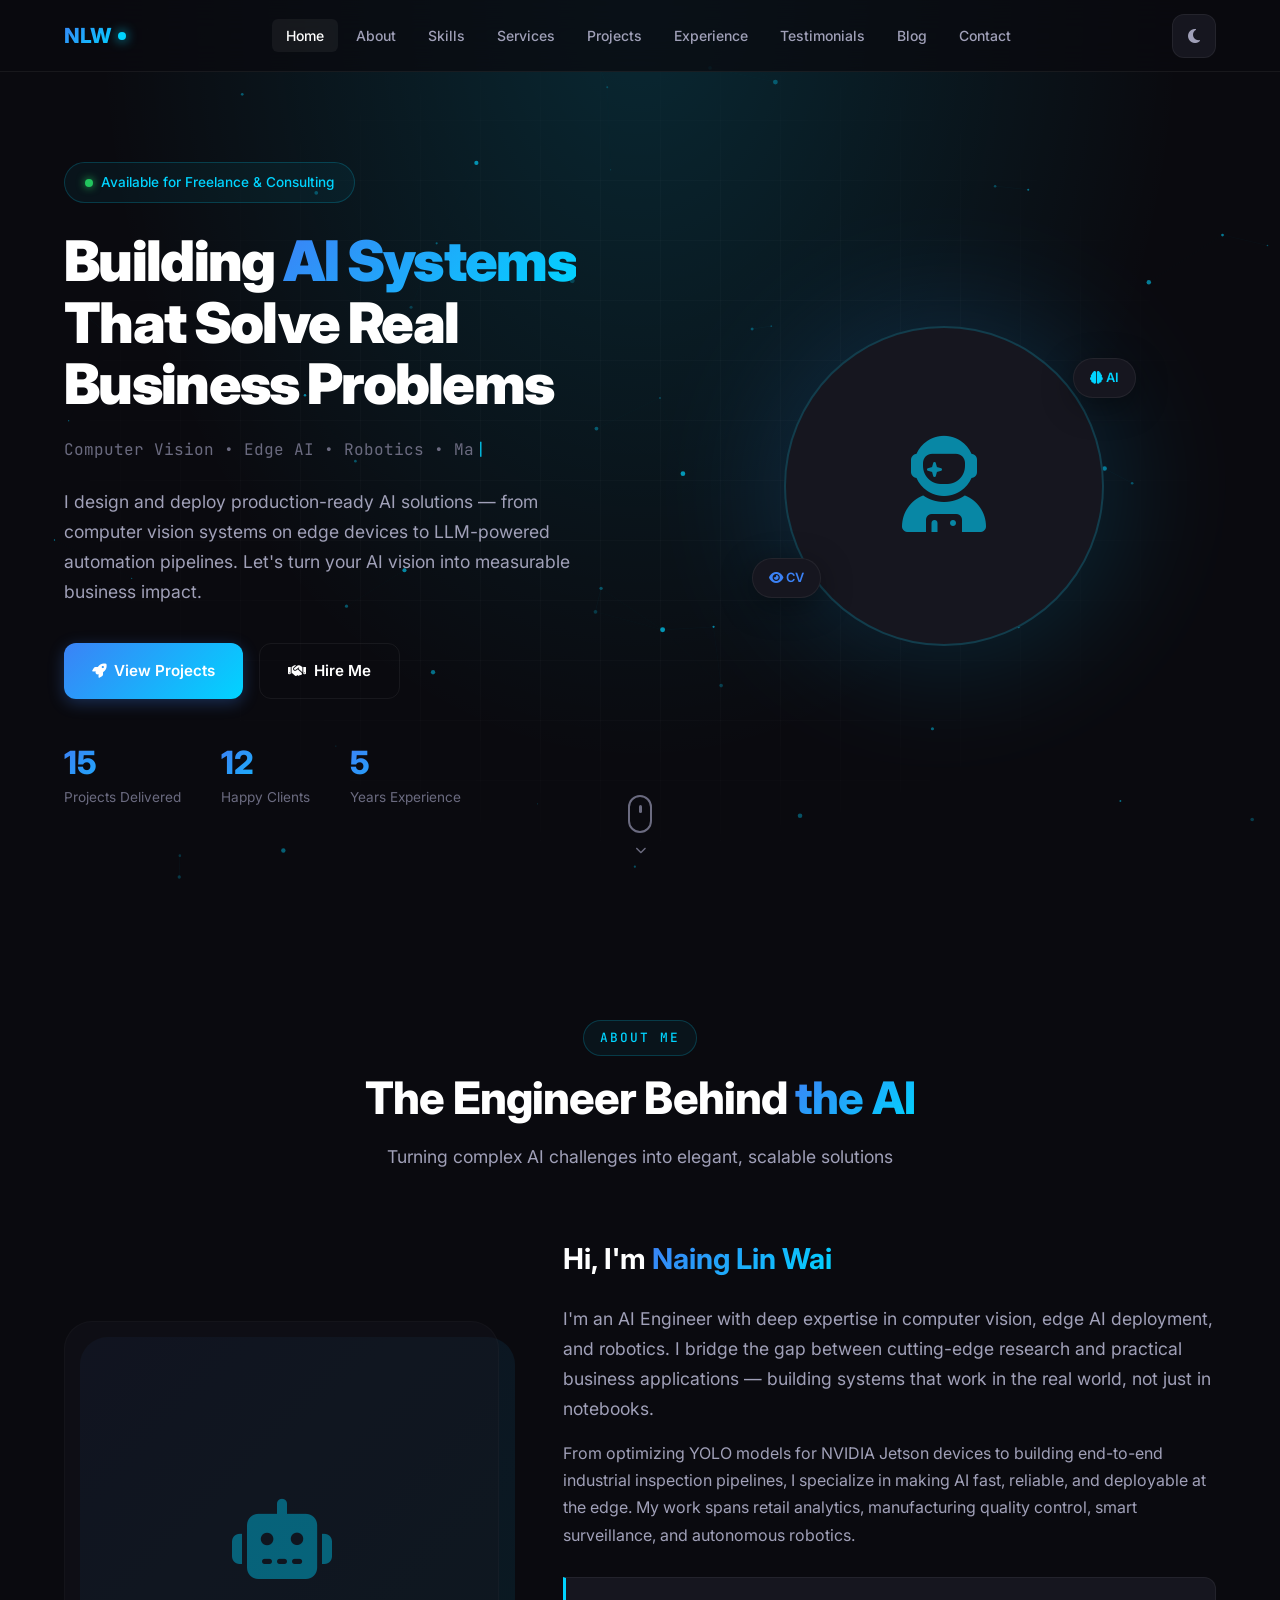
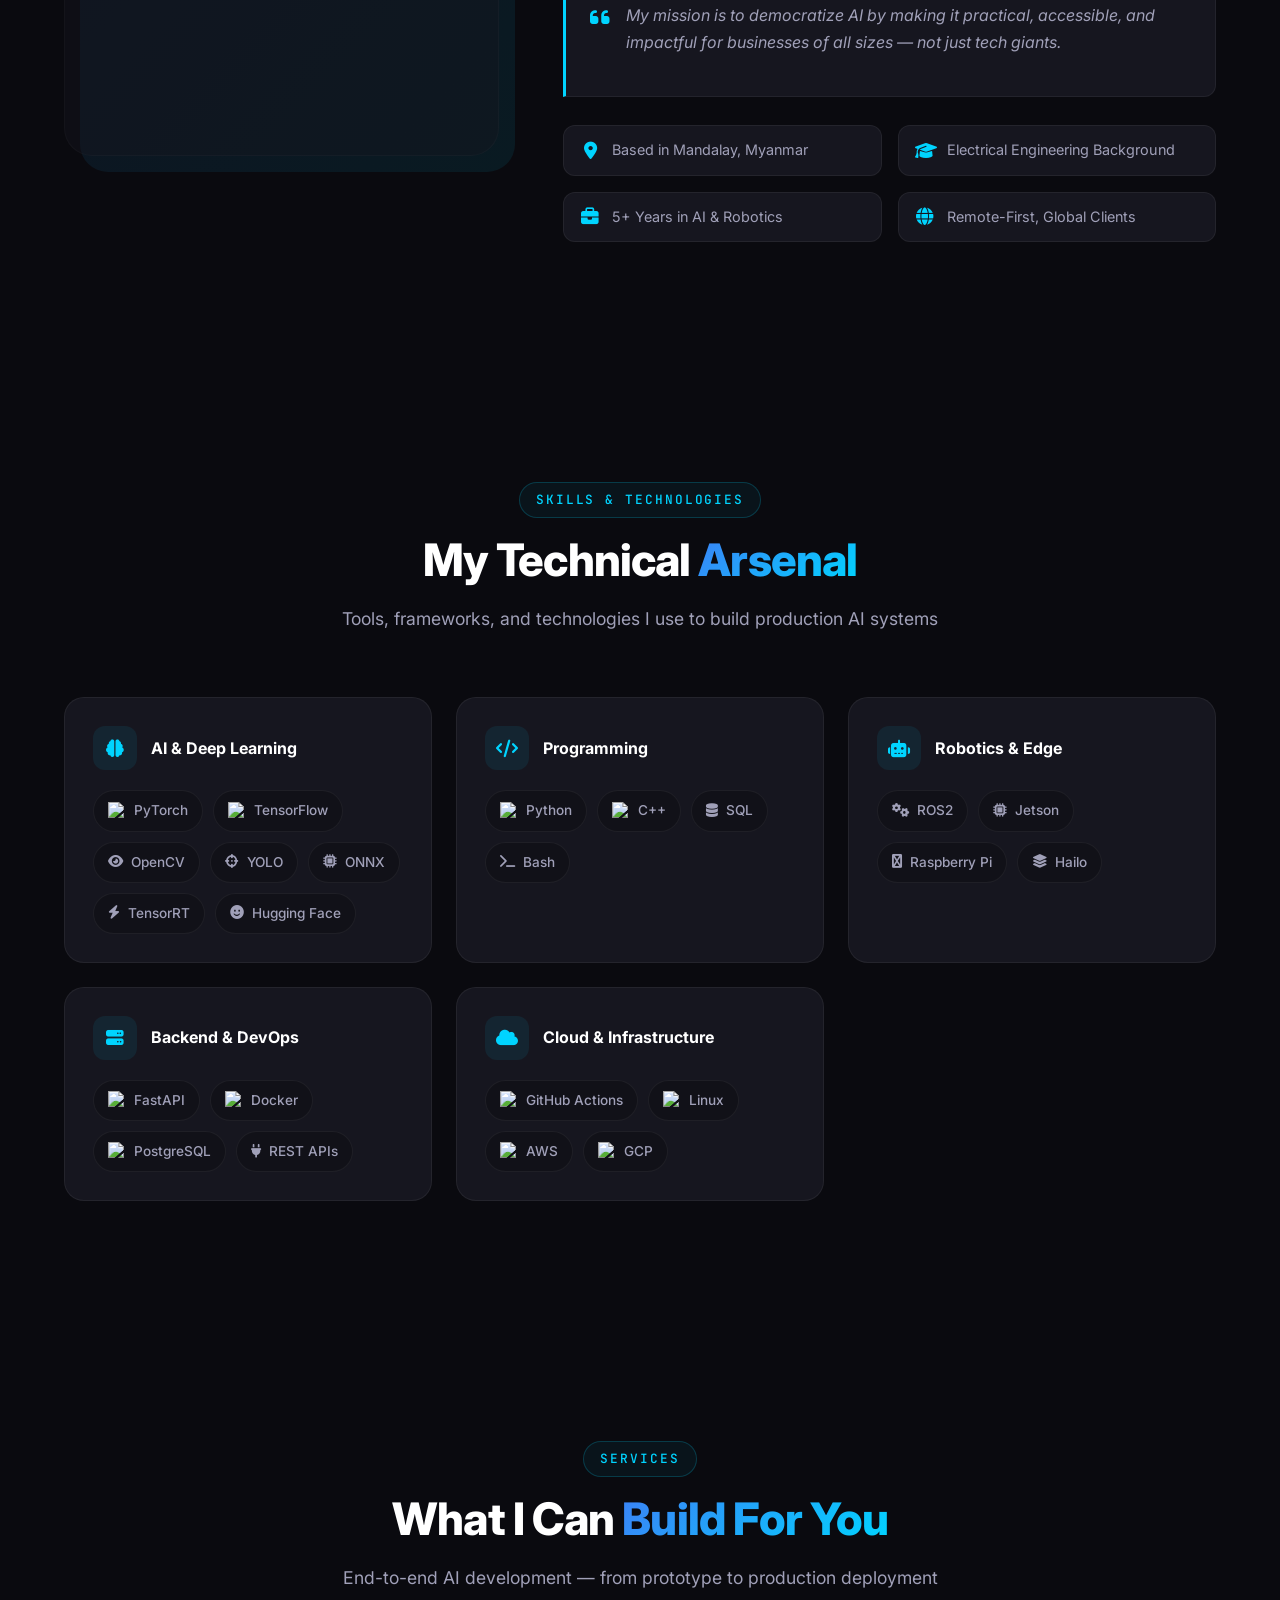
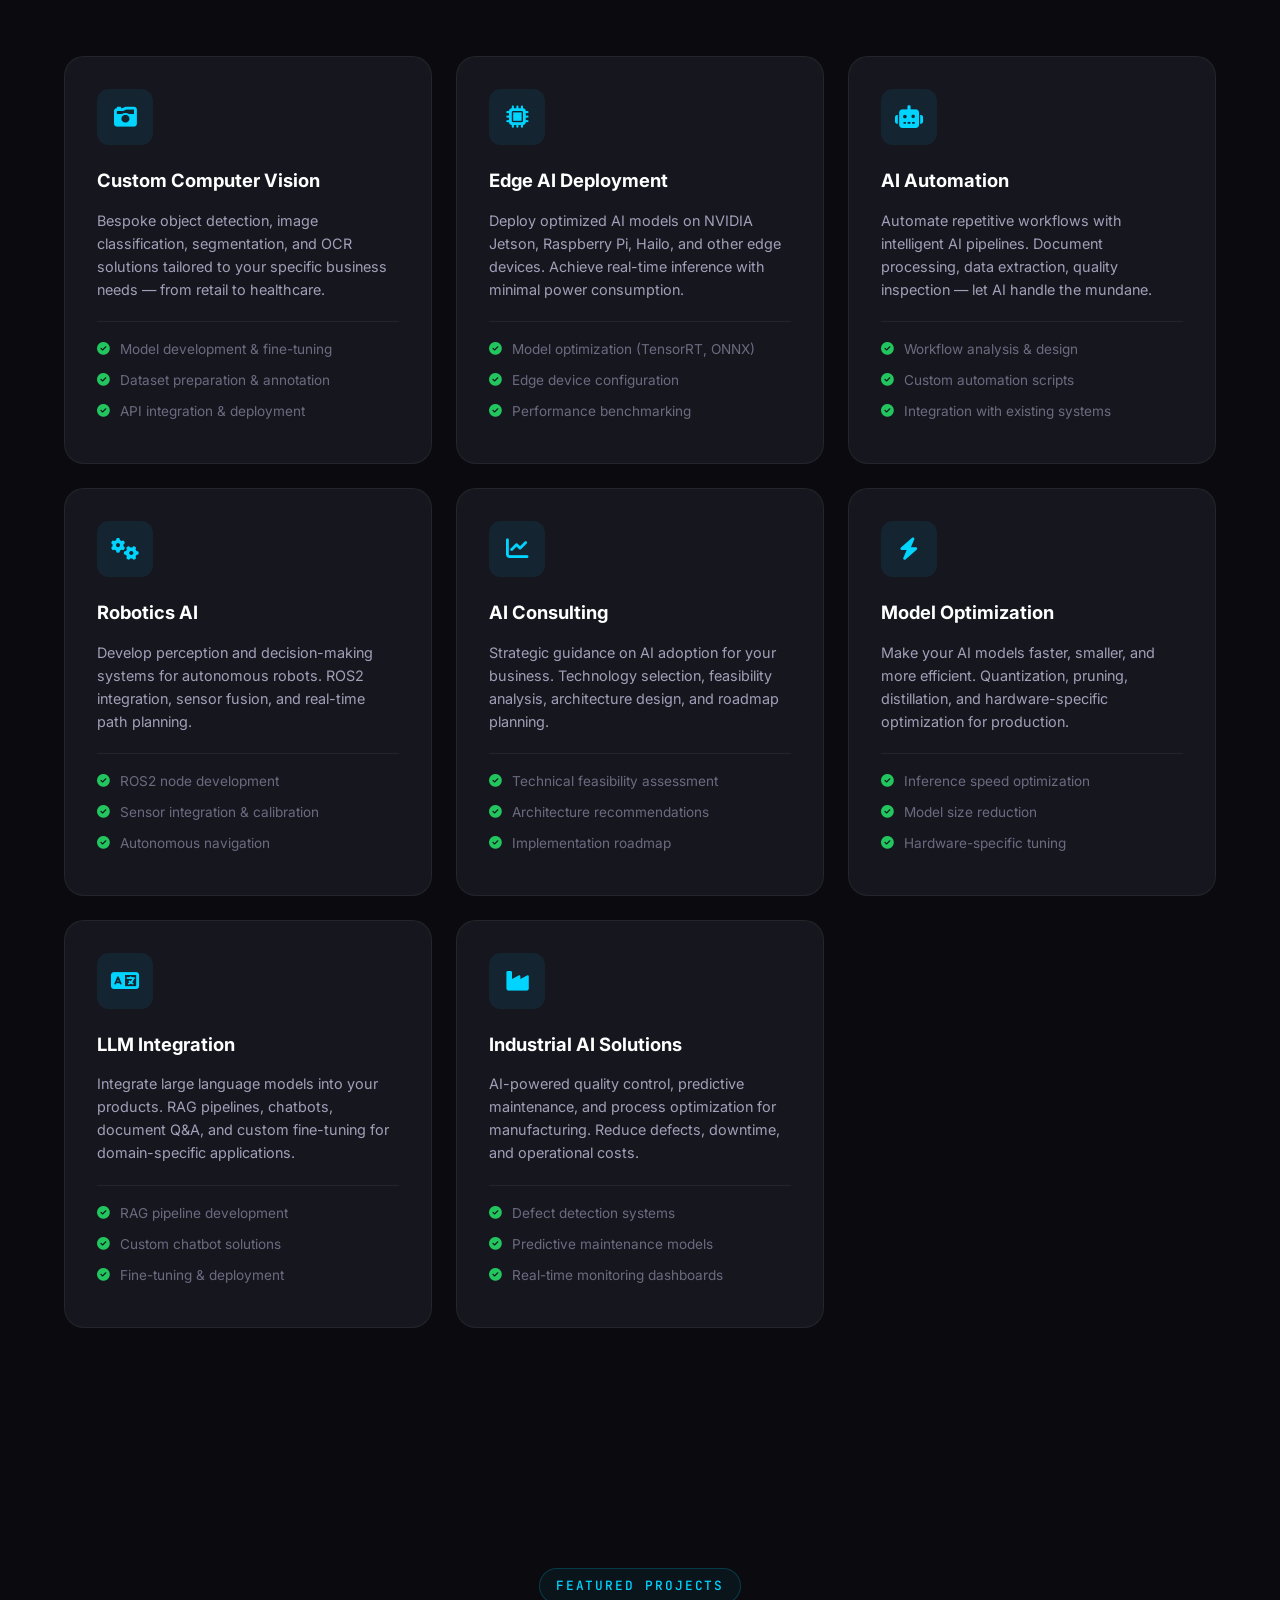
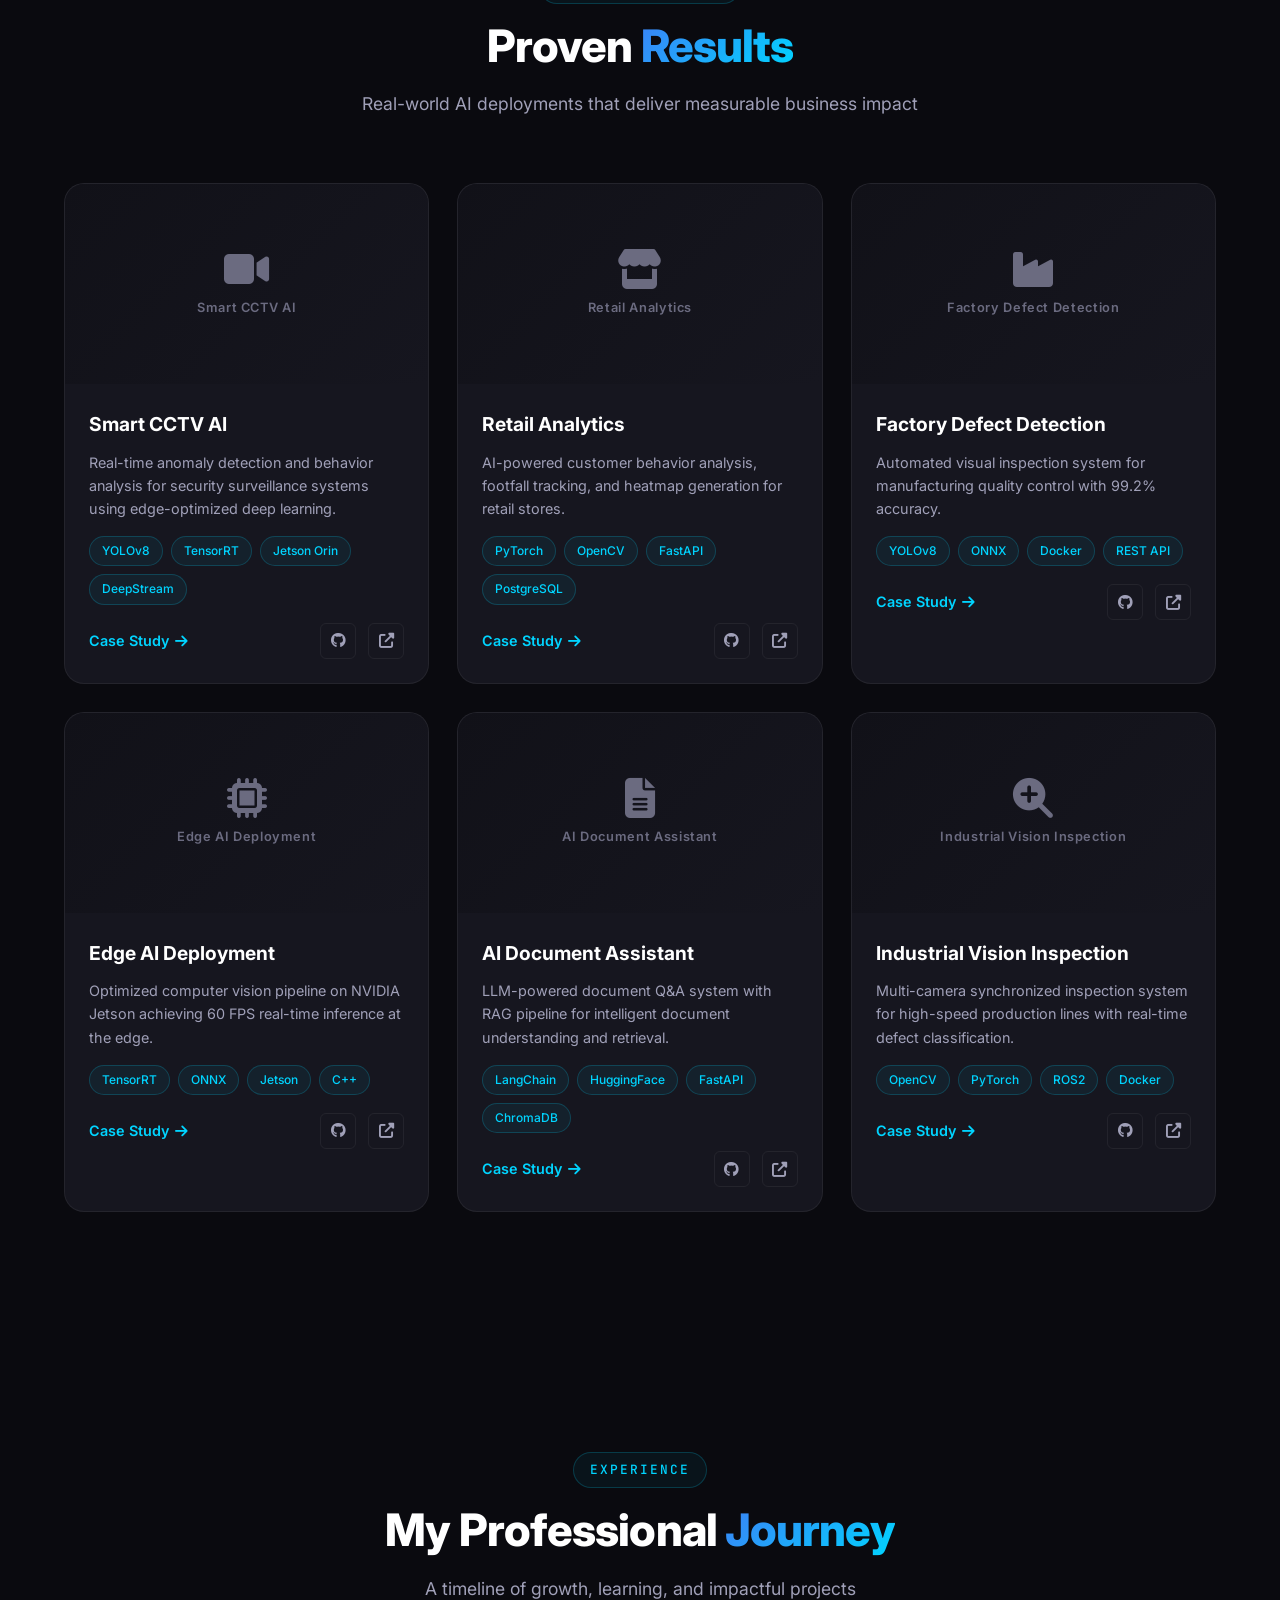
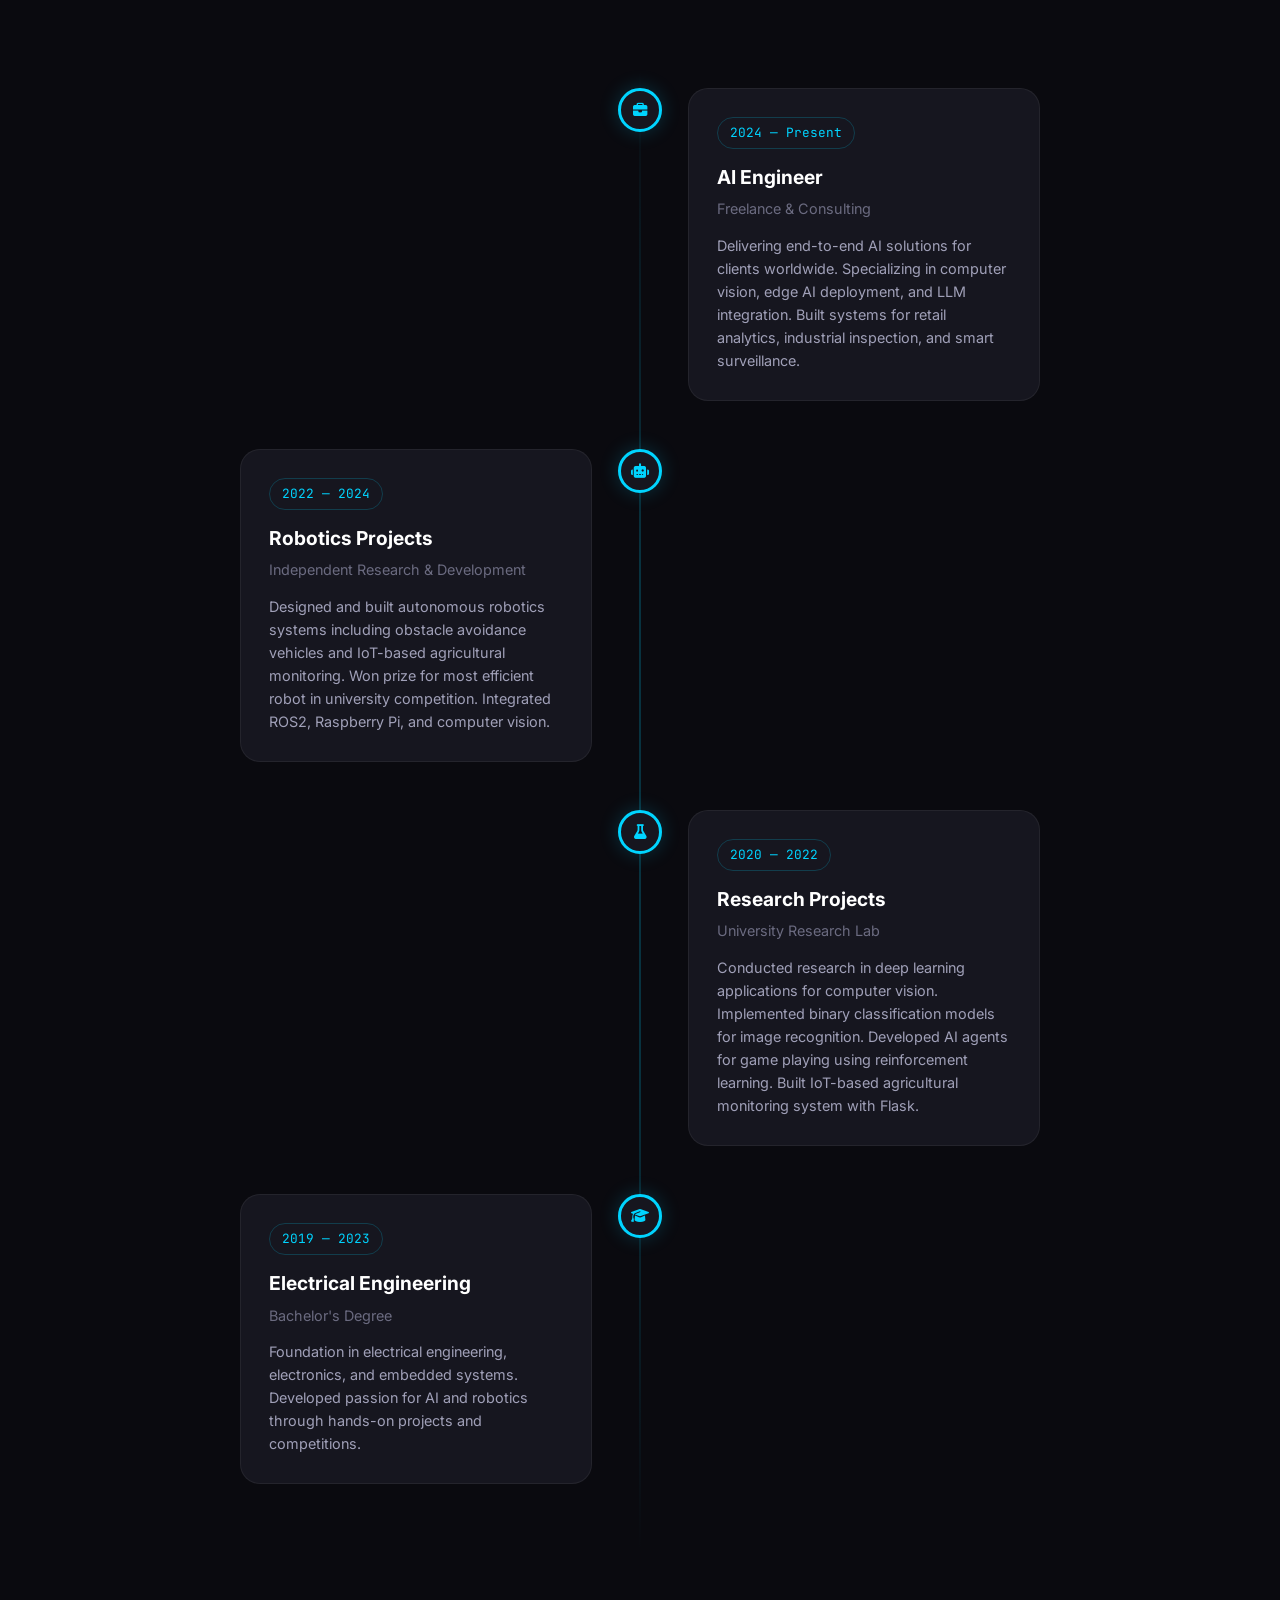
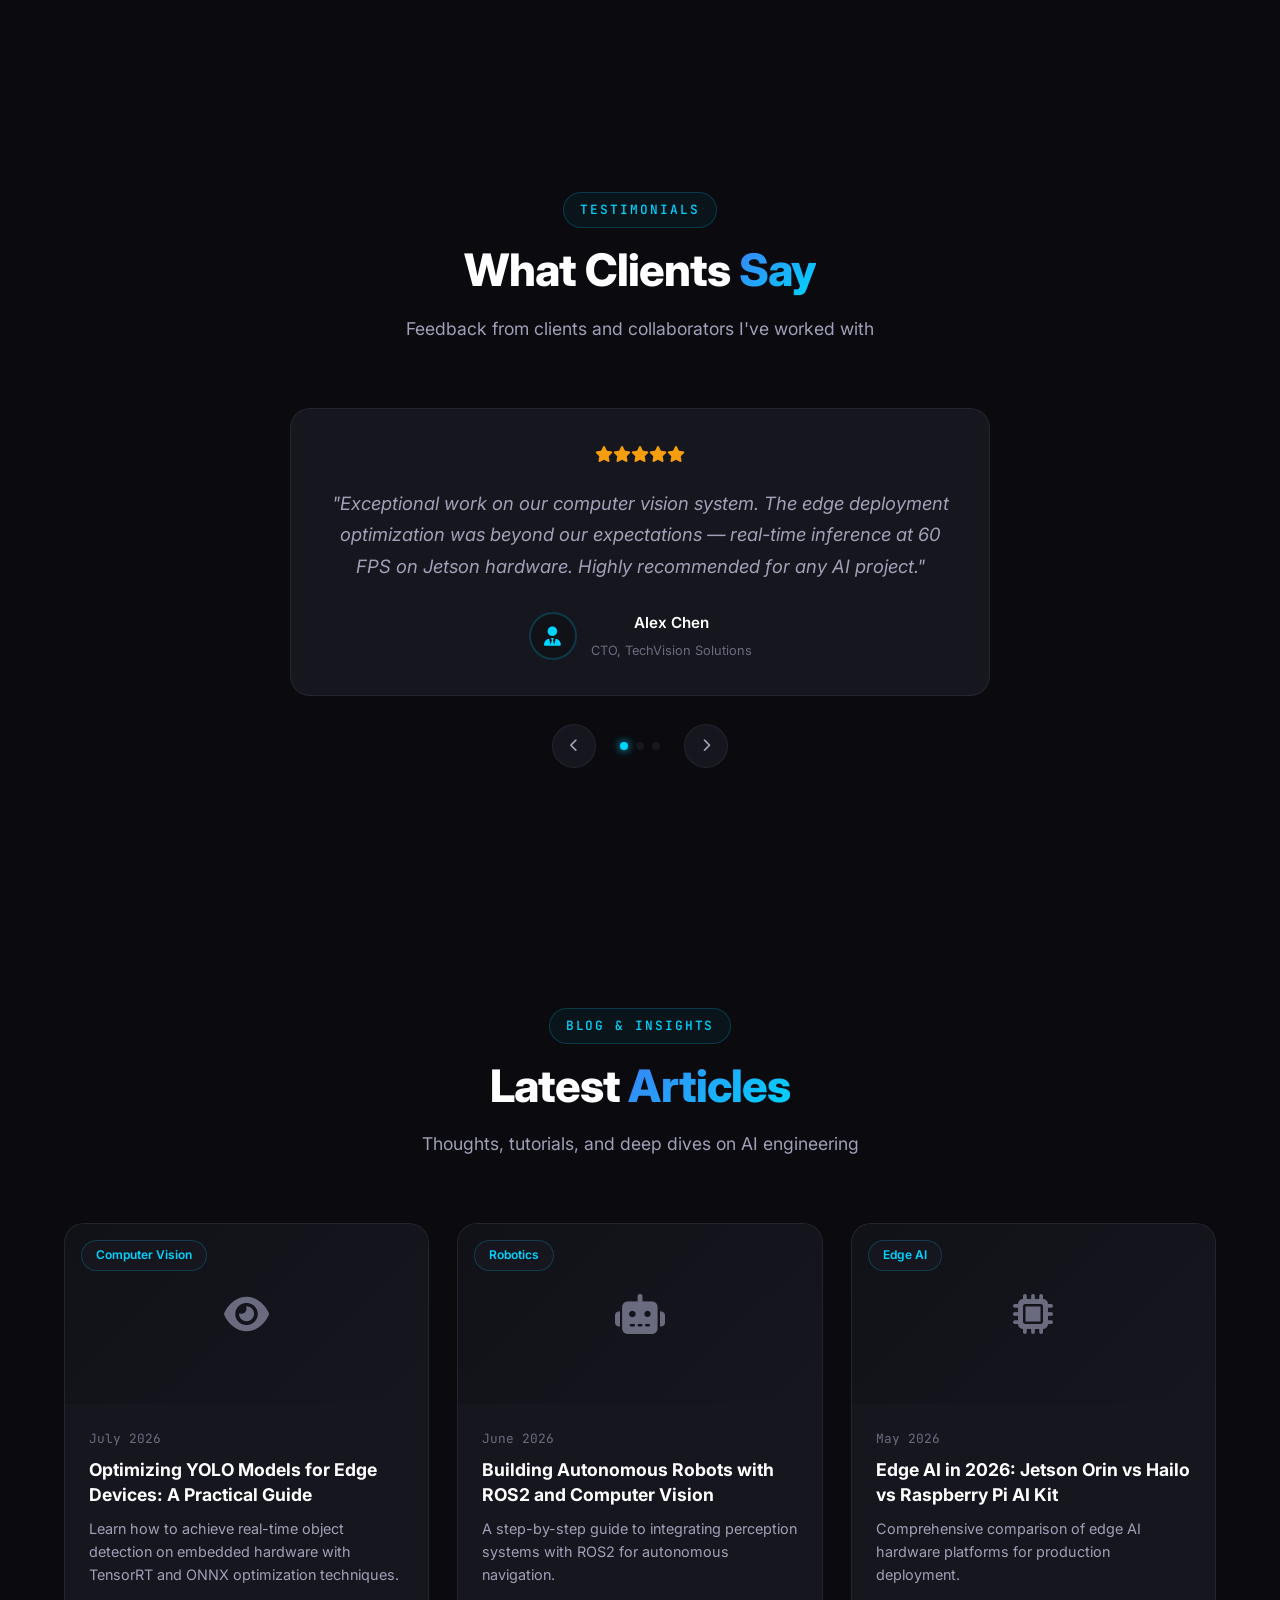
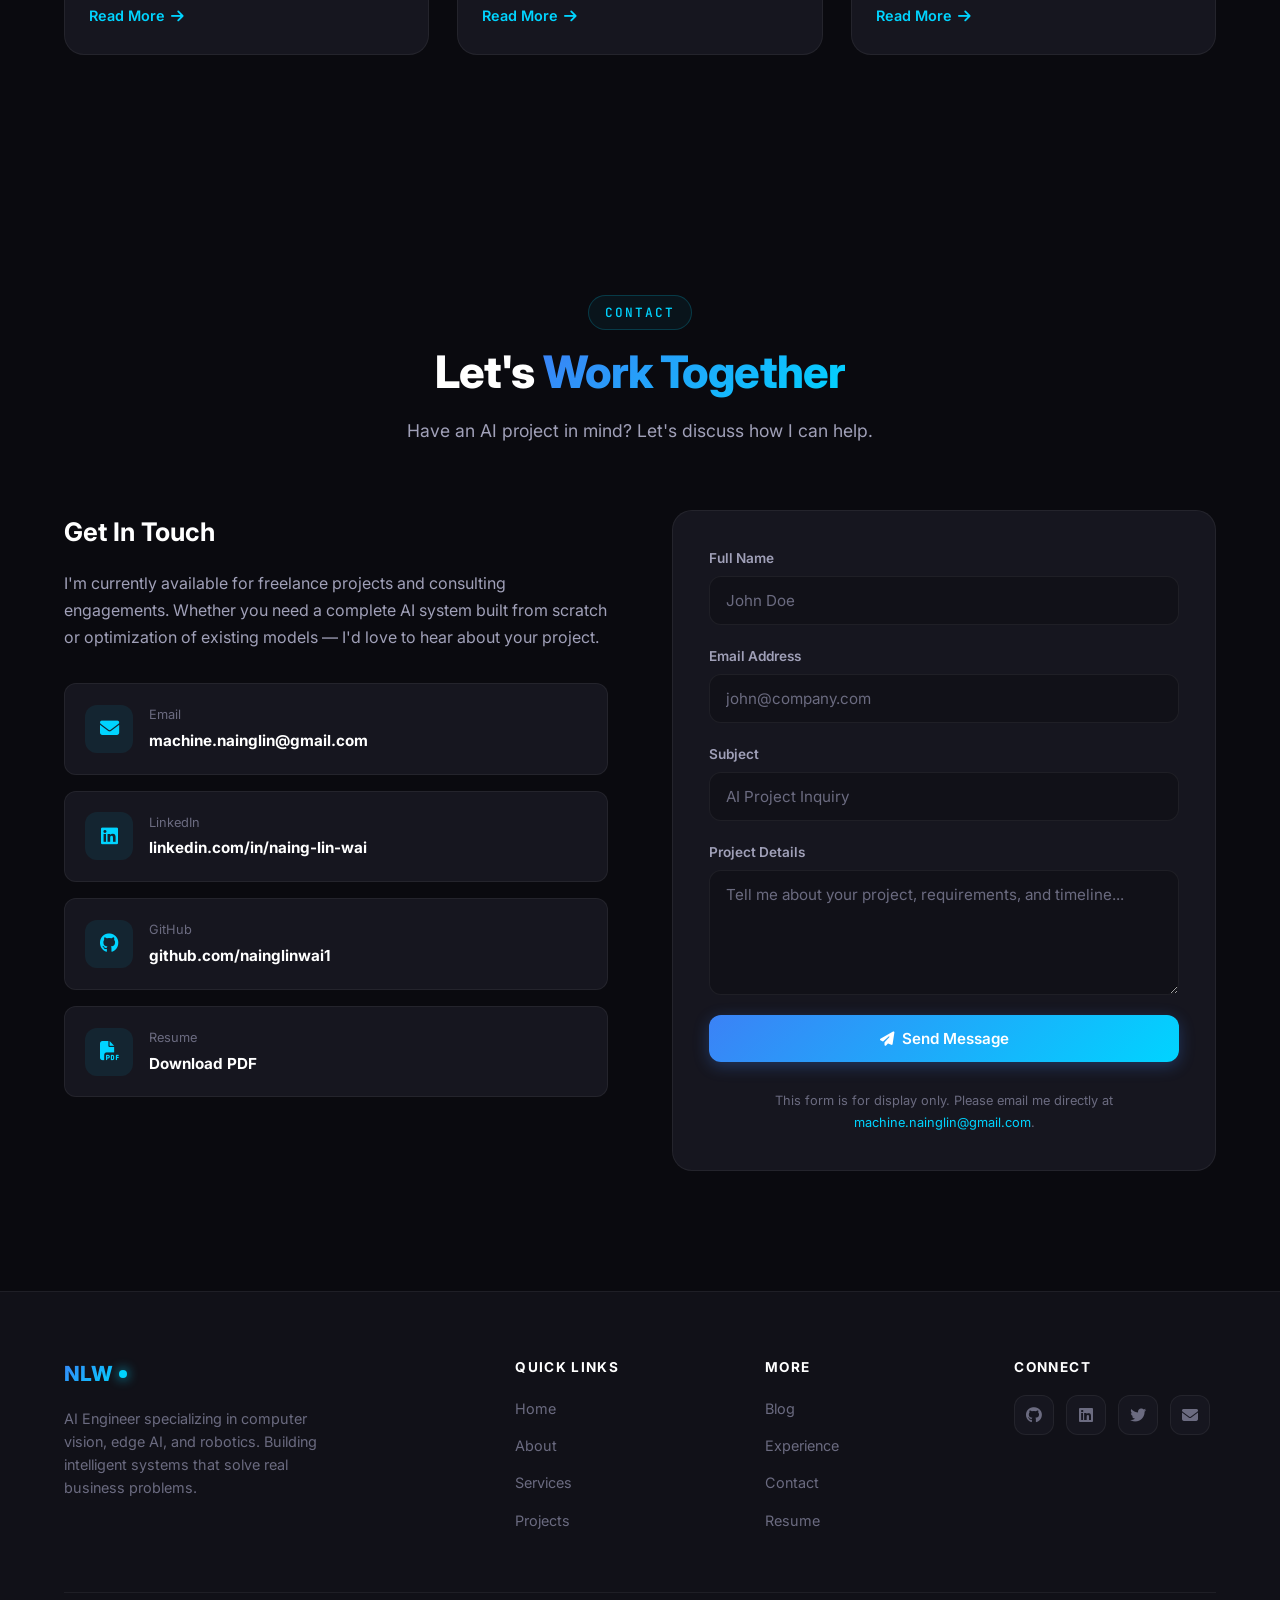
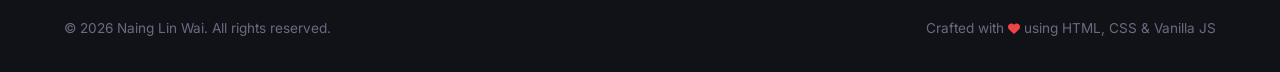
==== commit 72303572: "change email" ====
--- a/index.html
+++ b/index.html
@@ -690,11 +690,11 @@
                     <h3>Get In Touch</h3>
                     <p>I'm currently available for freelance projects and consulting engagements. Whether you need a complete AI system built from scratch or optimization of existing models — I'd love to hear about your project.</p>
                     <div class="contact-details">
-                        <a href="mailto:mechine.nlw@gmail.com" class="contact-item">
+                        <a href="mailto:machine.nainglin@gmail.com" class="contact-item">
                             <div class="contact-icon"><i class="fas fa-envelope"></i></div>
                             <div>
                                 <span>Email</span>
-                                <strong>mechine.nlw@gmail.com</strong>
+                                <strong>machine.nainglin@gmail.com</strong>
                             </div>
                         </a>
                         <a href="https://linkedin.com/in/naing-lin-wai" target="_blank" rel="noopener" class="contact-item">
@@ -741,7 +741,7 @@
                         <button type="submit" class="btn btn-primary btn-full">
                             <i class="fas fa-paper-plane"></i> Send Message
                         </button>
-                        <p class="form-note">This form is for display only. Please email me directly at <a href="mailto:mechine.nlw@gmail.com">mechine.nlw@gmail.com</a>.</p>
+                        <p class="form-note">This form is for display only. Please email me directly at <a href="mailto:machine.nainglin@gmail.com">machine.nainglin@gmail.com</a>.</p>
                     </form>
                 </div>
             </div>
@@ -783,7 +783,7 @@
                         <a href="https://github.com/nainglinwai1" target="_blank" rel="noopener" aria-label="GitHub"><i class="fab fa-github"></i></a>
                         <a href="https://linkedin.com/in/naing-lin-wai" target="_blank" rel="noopener" aria-label="LinkedIn"><i class="fab fa-linkedin"></i></a>
                         <a href="https://twitter.com/Neo12062990" target="_blank" rel="noopener" aria-label="Twitter"><i class="fab fa-twitter"></i></a>
-                        <a href="mailto:mechine.nlw@gmail.com" aria-label="Email"><i class="fas fa-envelope"></i></a>
+                        <a href="mailto:machine.nainglin@gmail.com" aria-label="Email"><i class="fas fa-envelope"></i></a>
                     </div>
                 </div>
             </div>
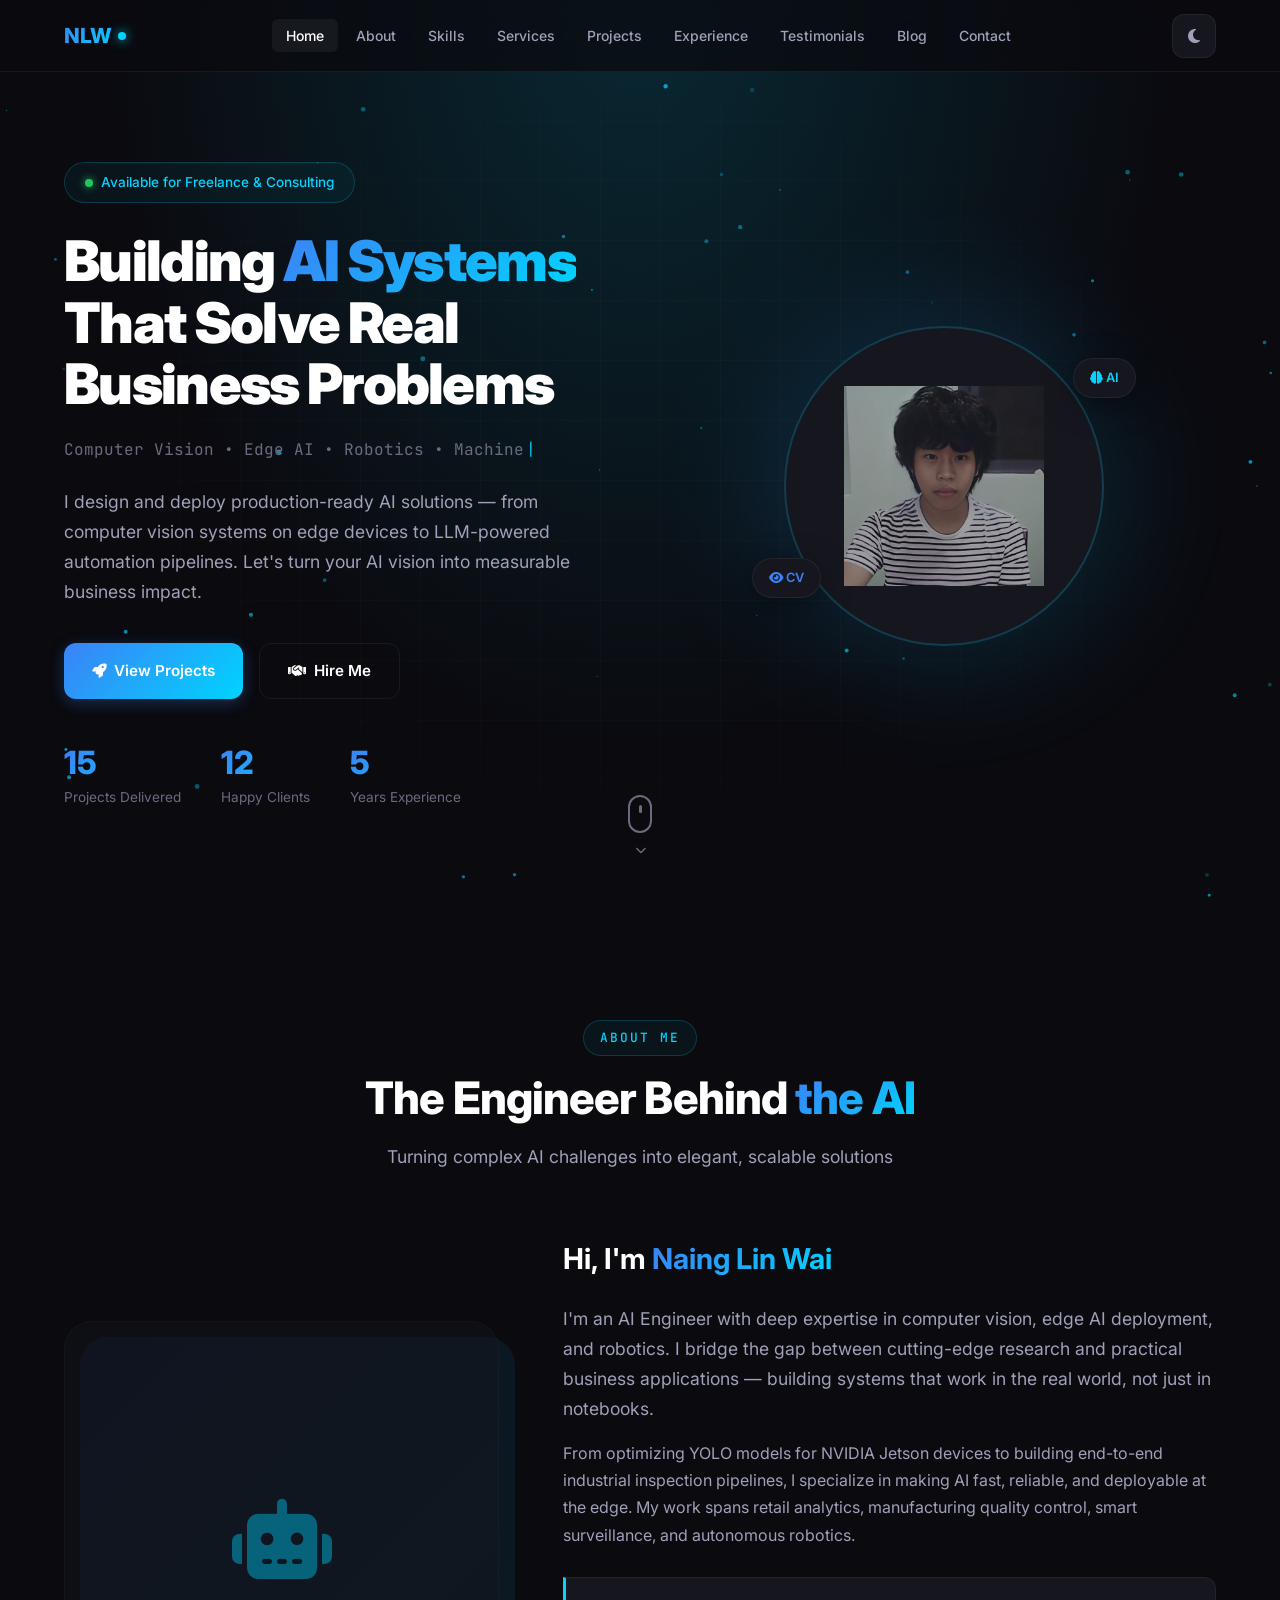
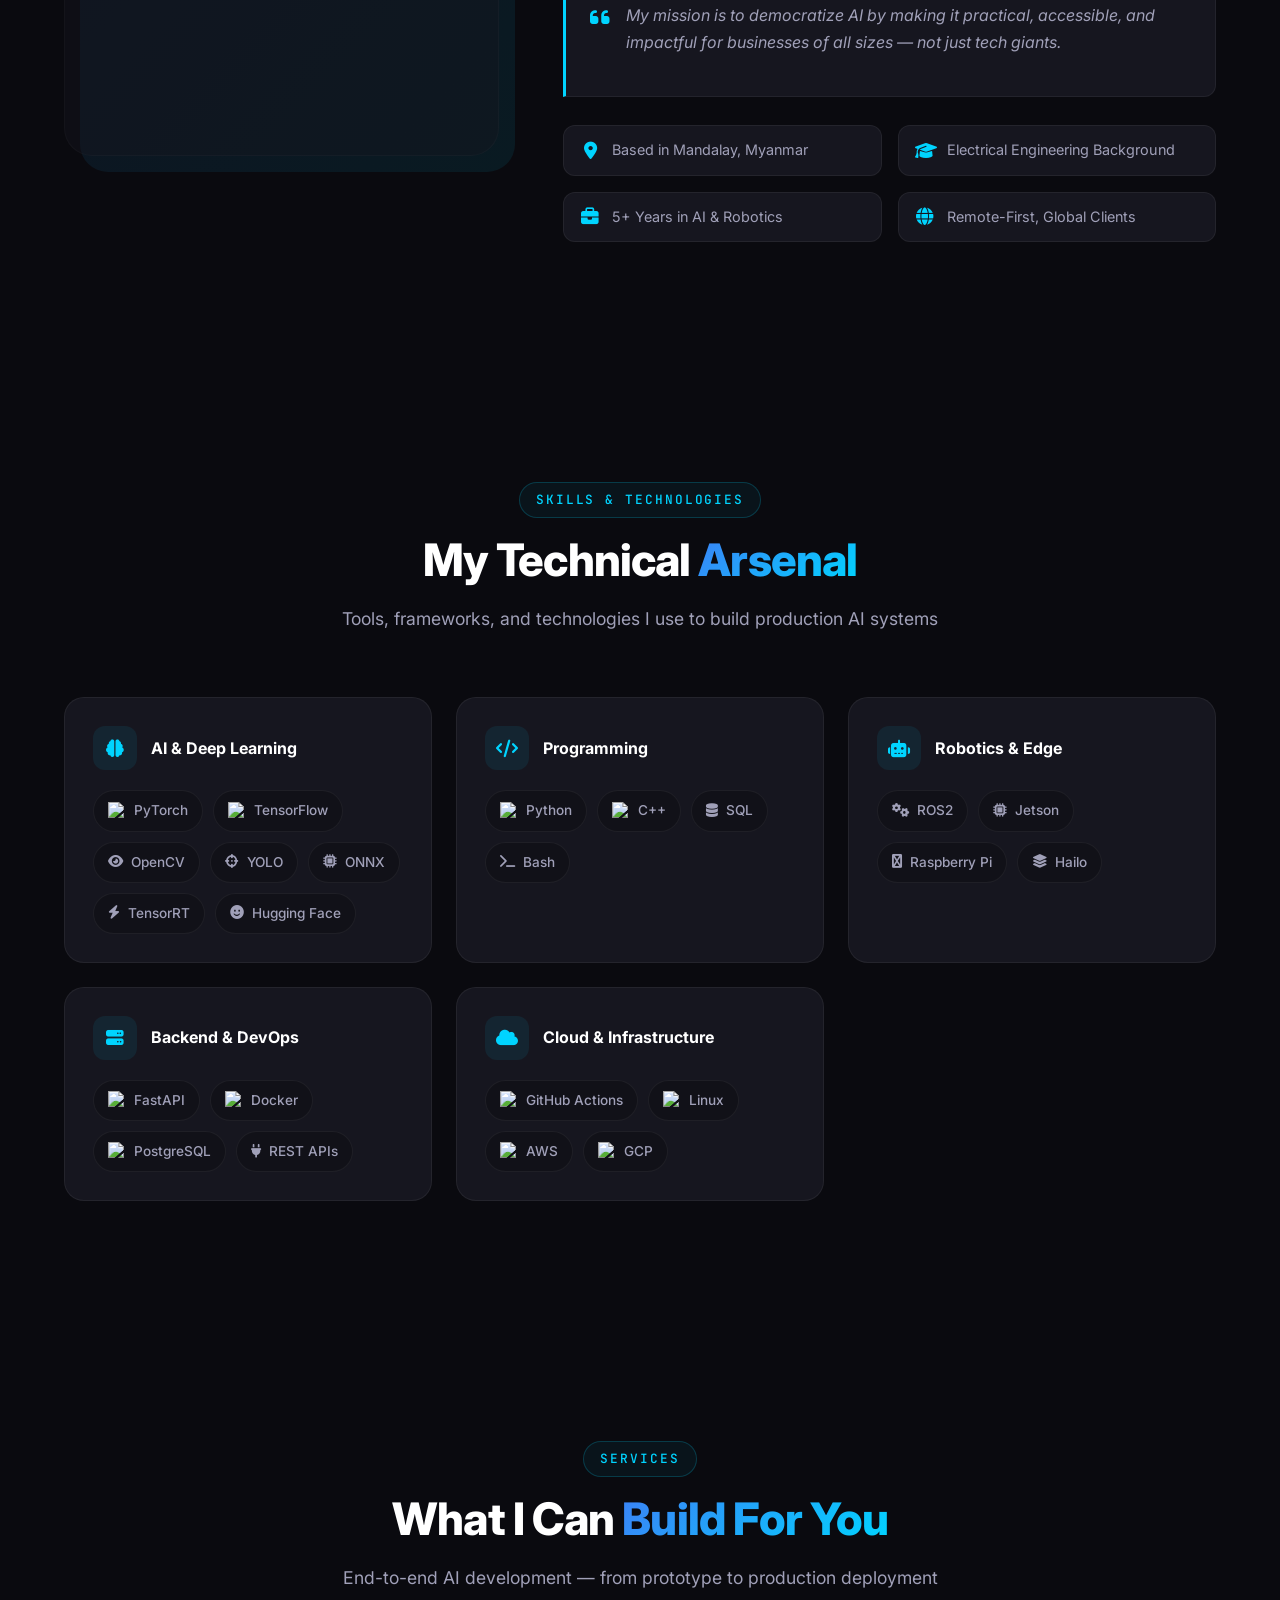
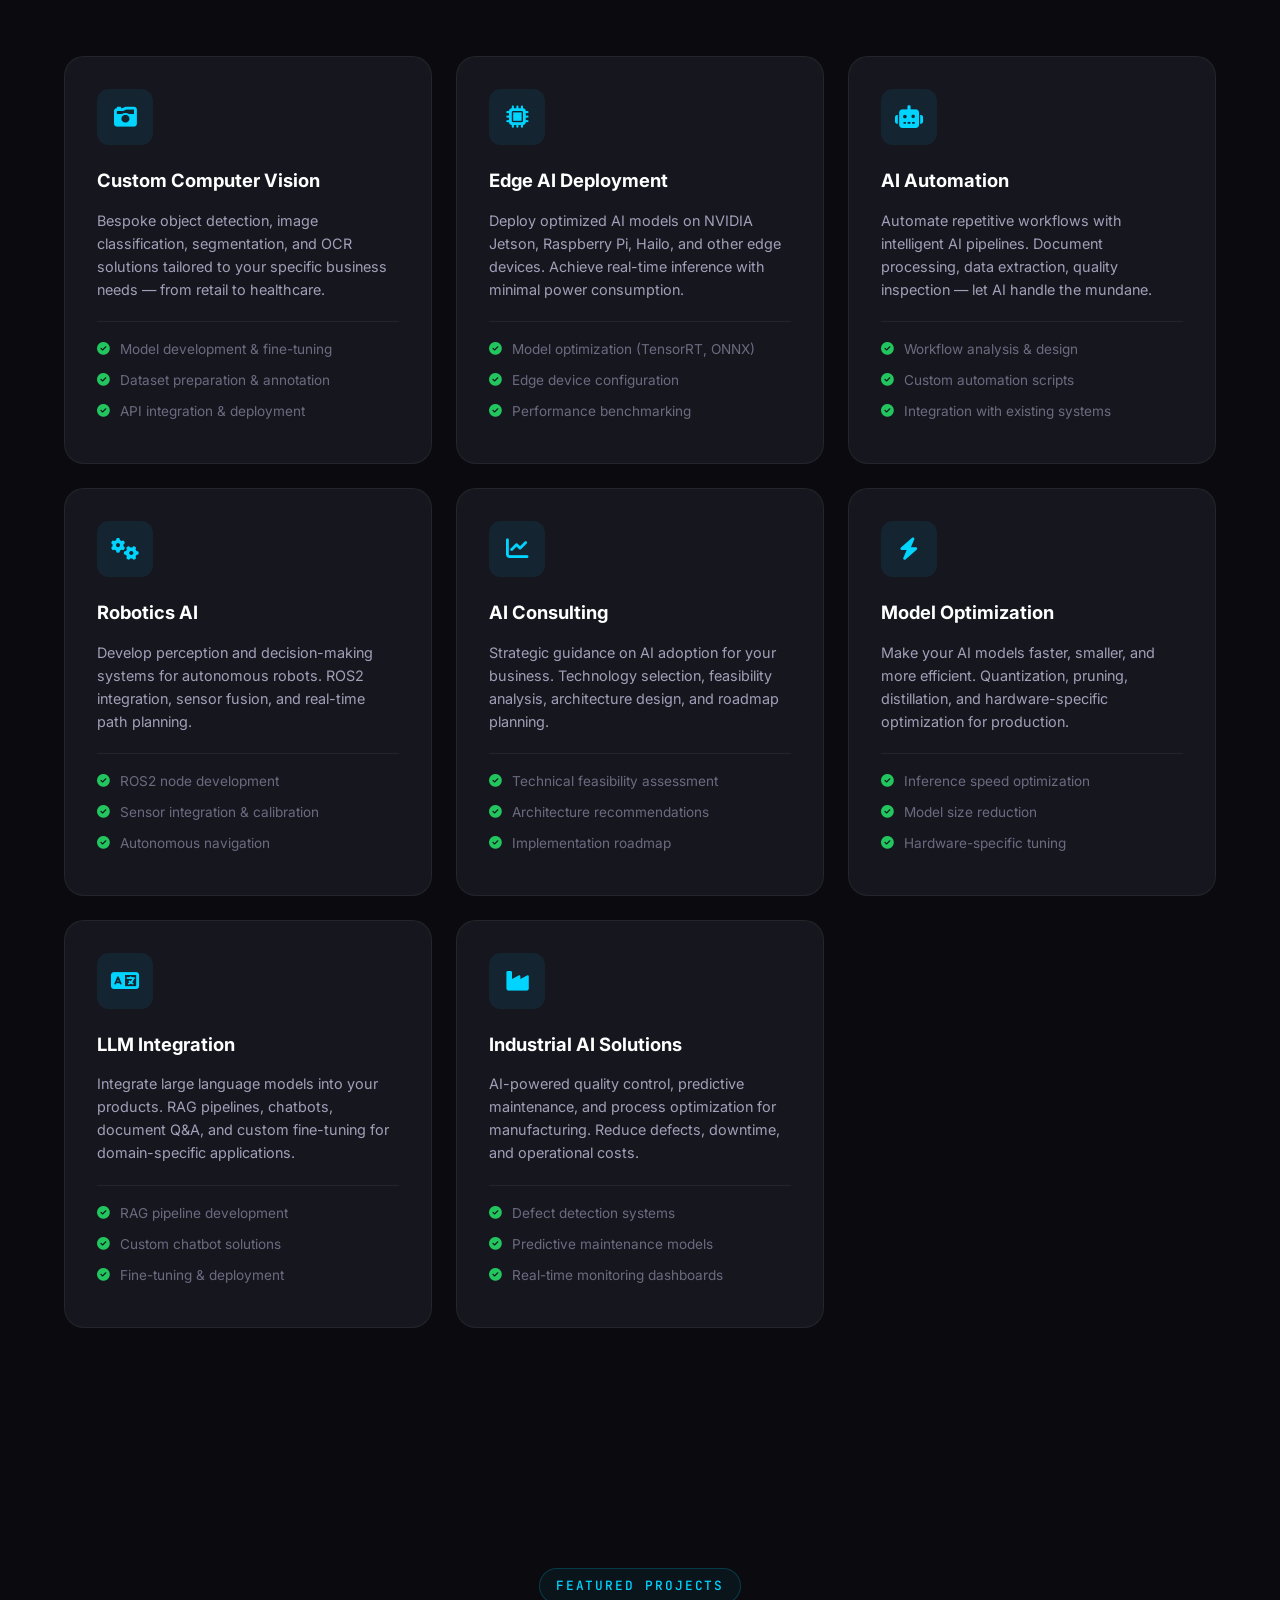
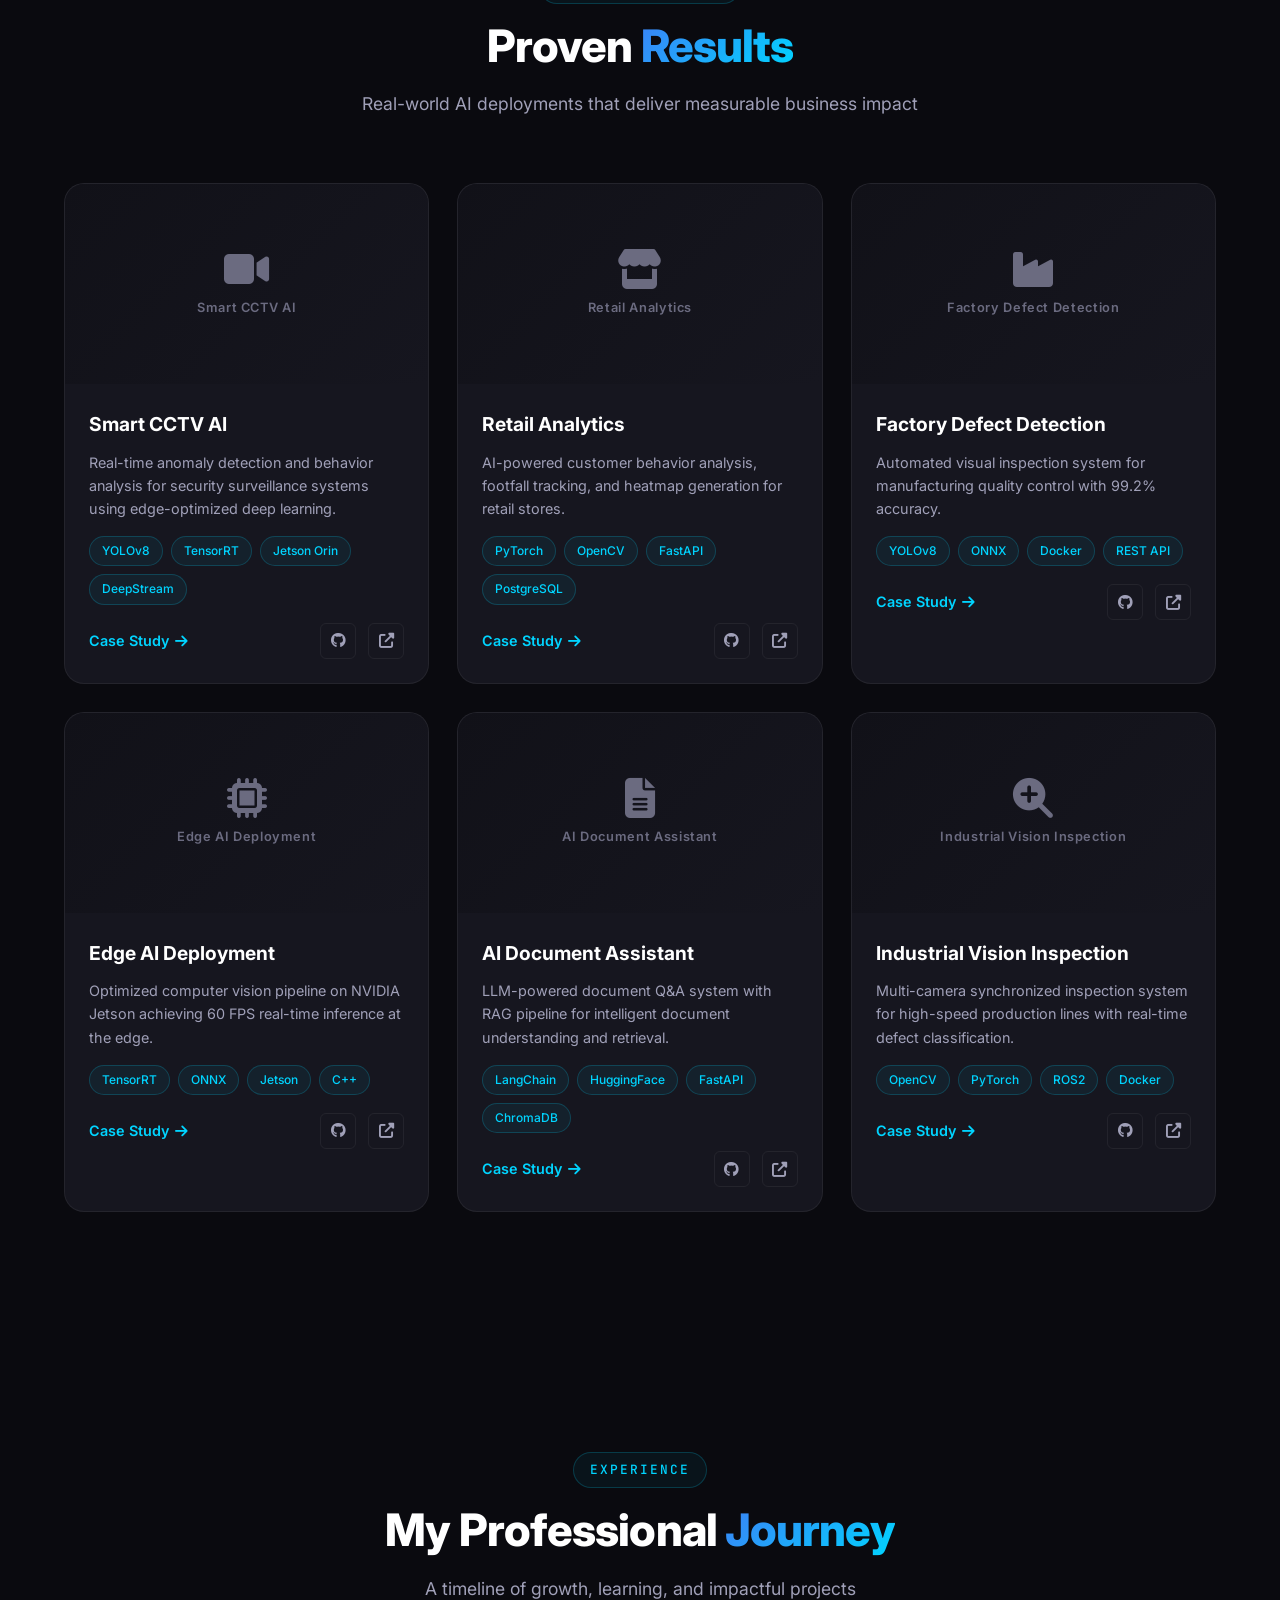
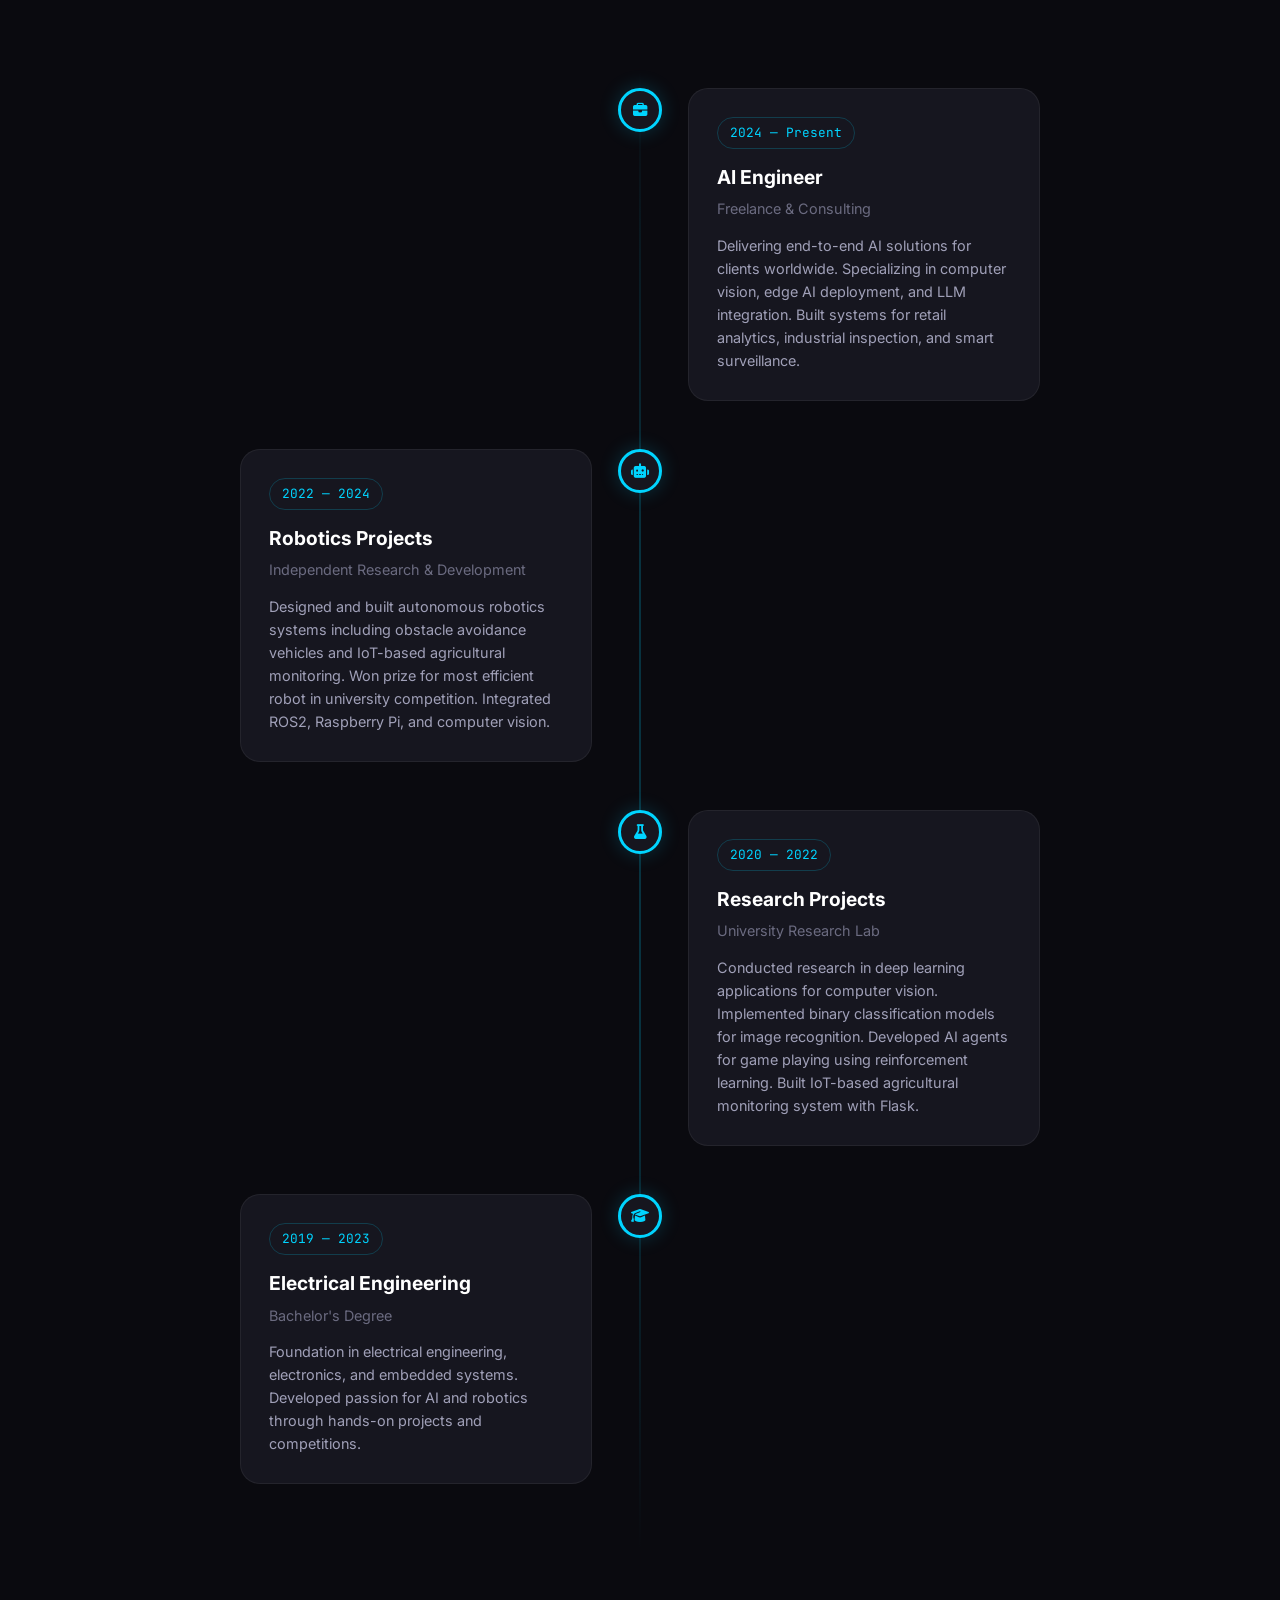
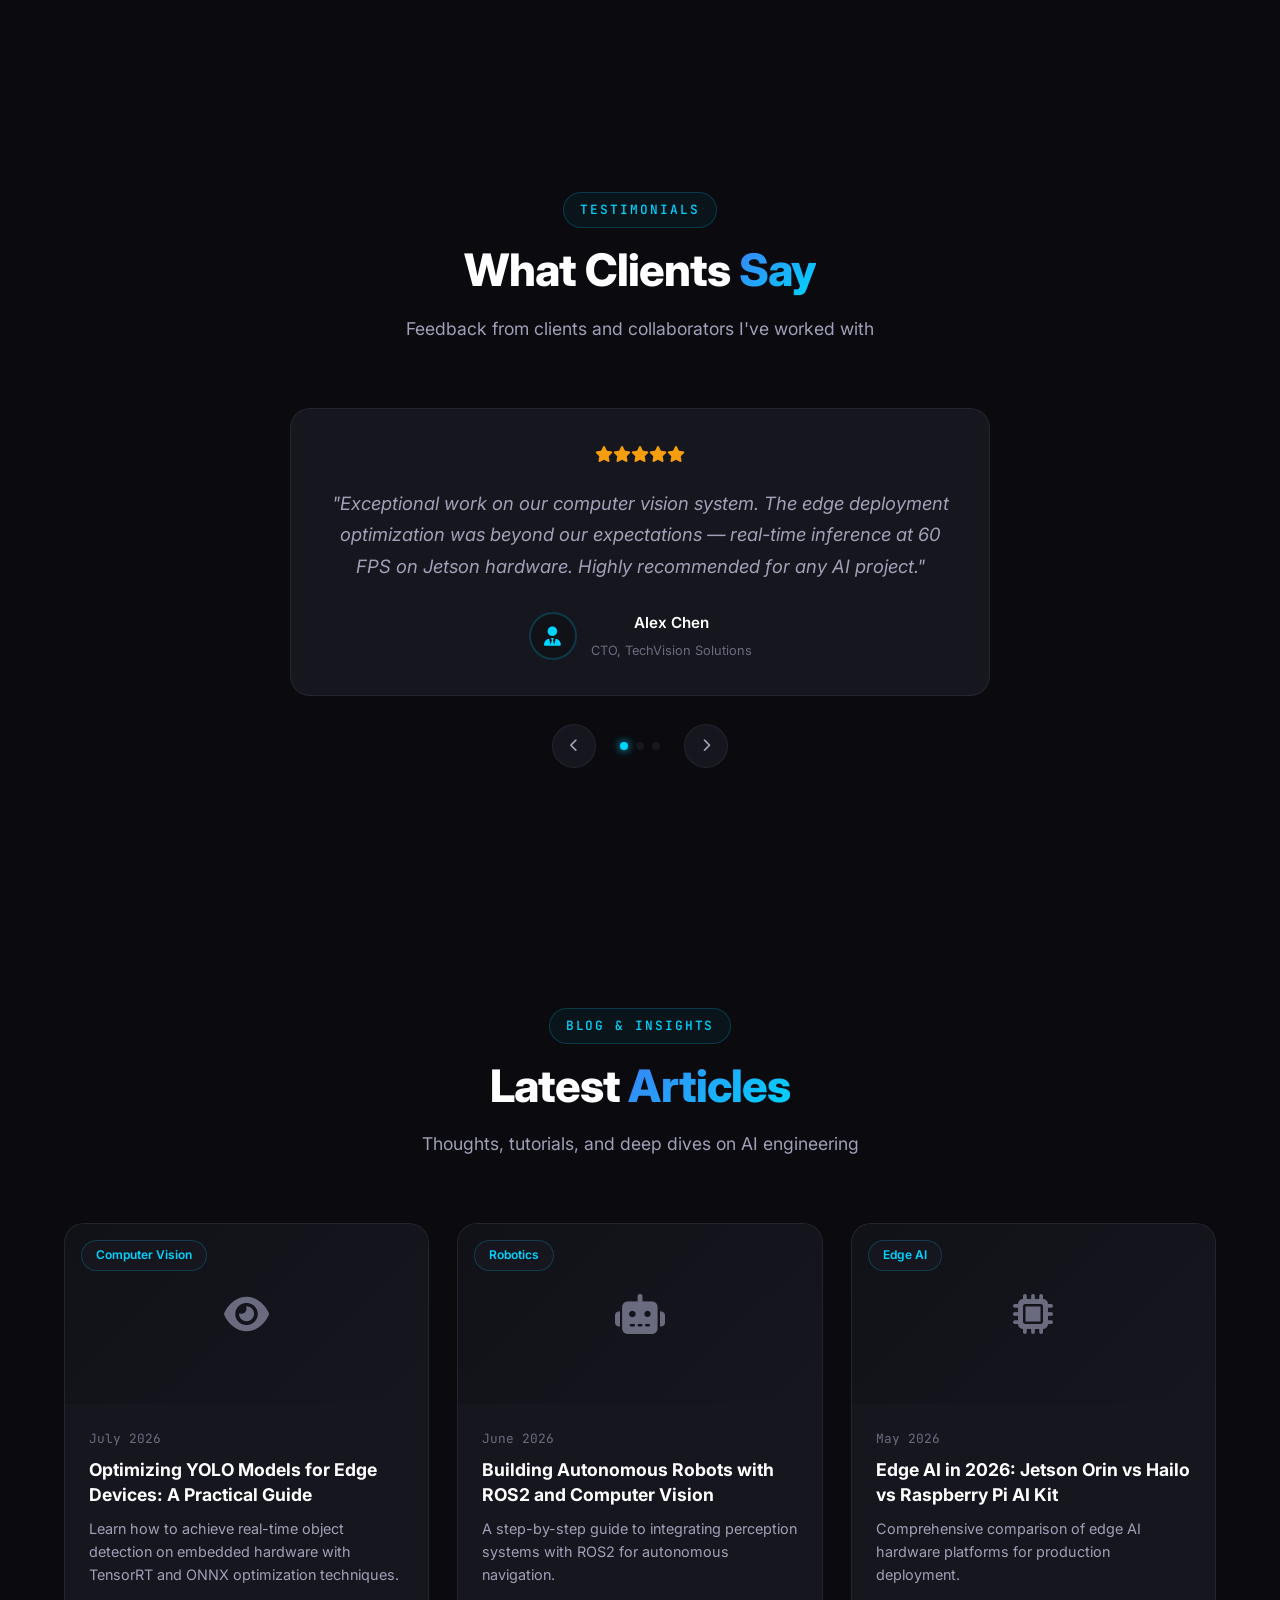
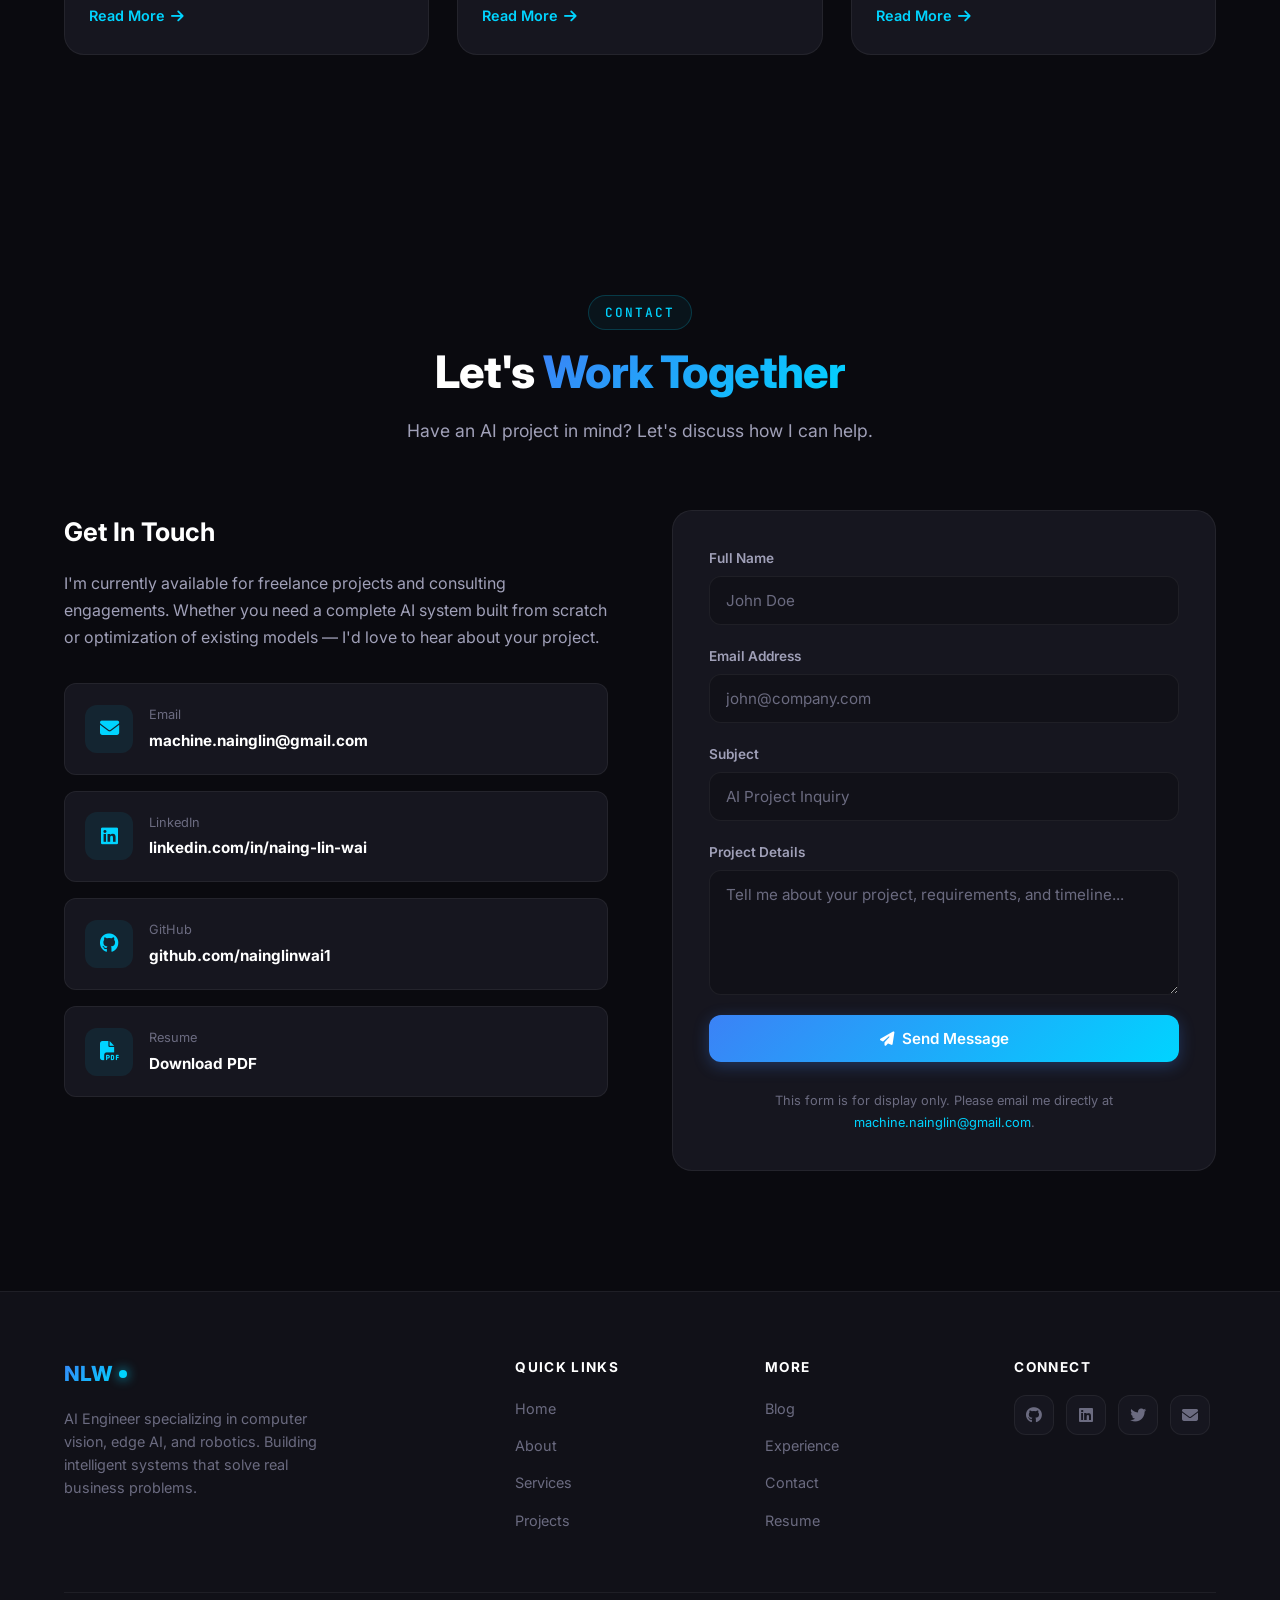
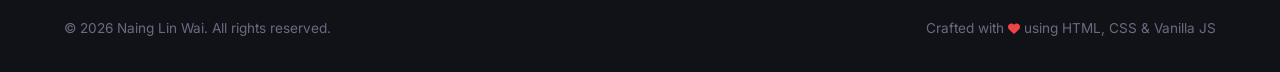
==== commit 8f8cb82b: "profile" ====
--- a/index.html
+++ b/index.html
@@ -110,7 +110,7 @@
                 <div class="hero-image-wrapper">
                     <div class="hero-image-placeholder">
                         <div class="placeholder-avatar">
-                            <i class="fas fa-user-astronaut"></i>
+                            <img src="images/pic01.jpg" alt="Naing Lin Wai" loading="lazy" width="200" height="200">
                         </div>
                     </div>
                     <div class="hero-image-glow" aria-hidden="true"></div>
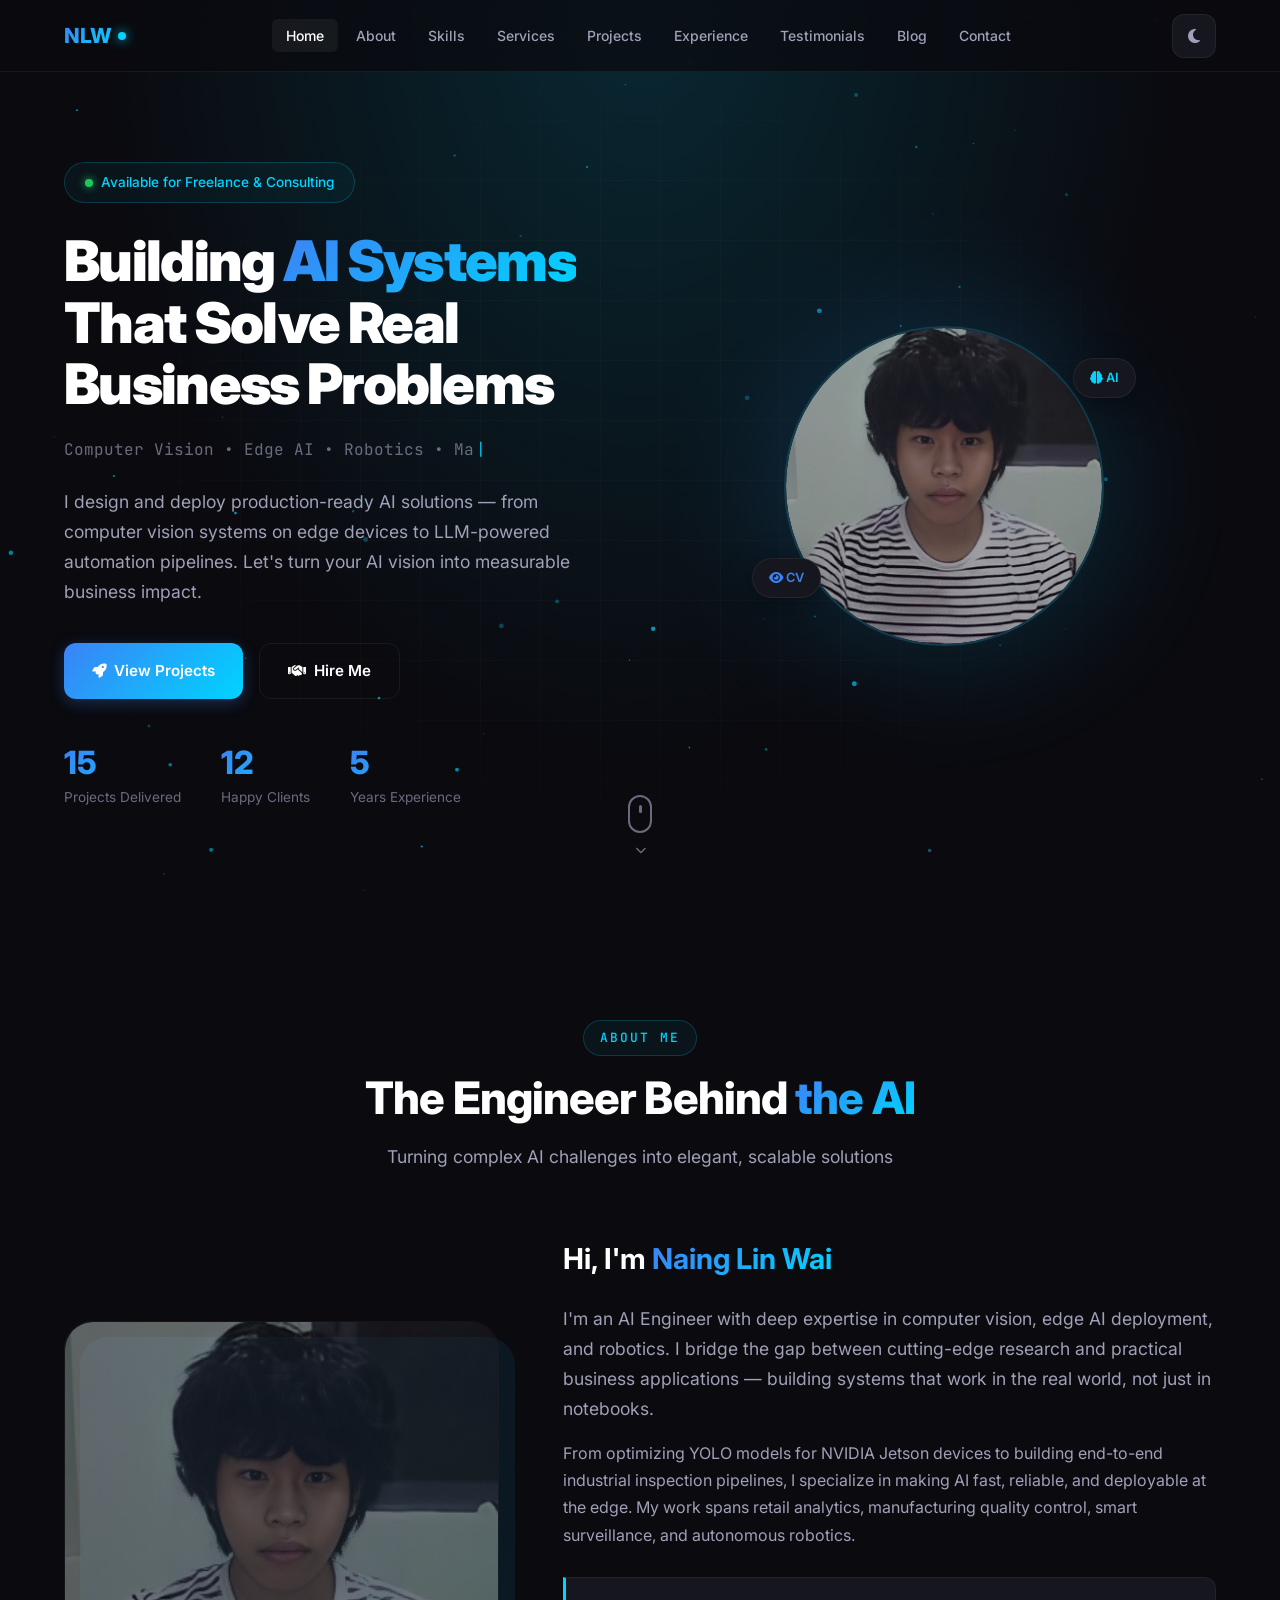
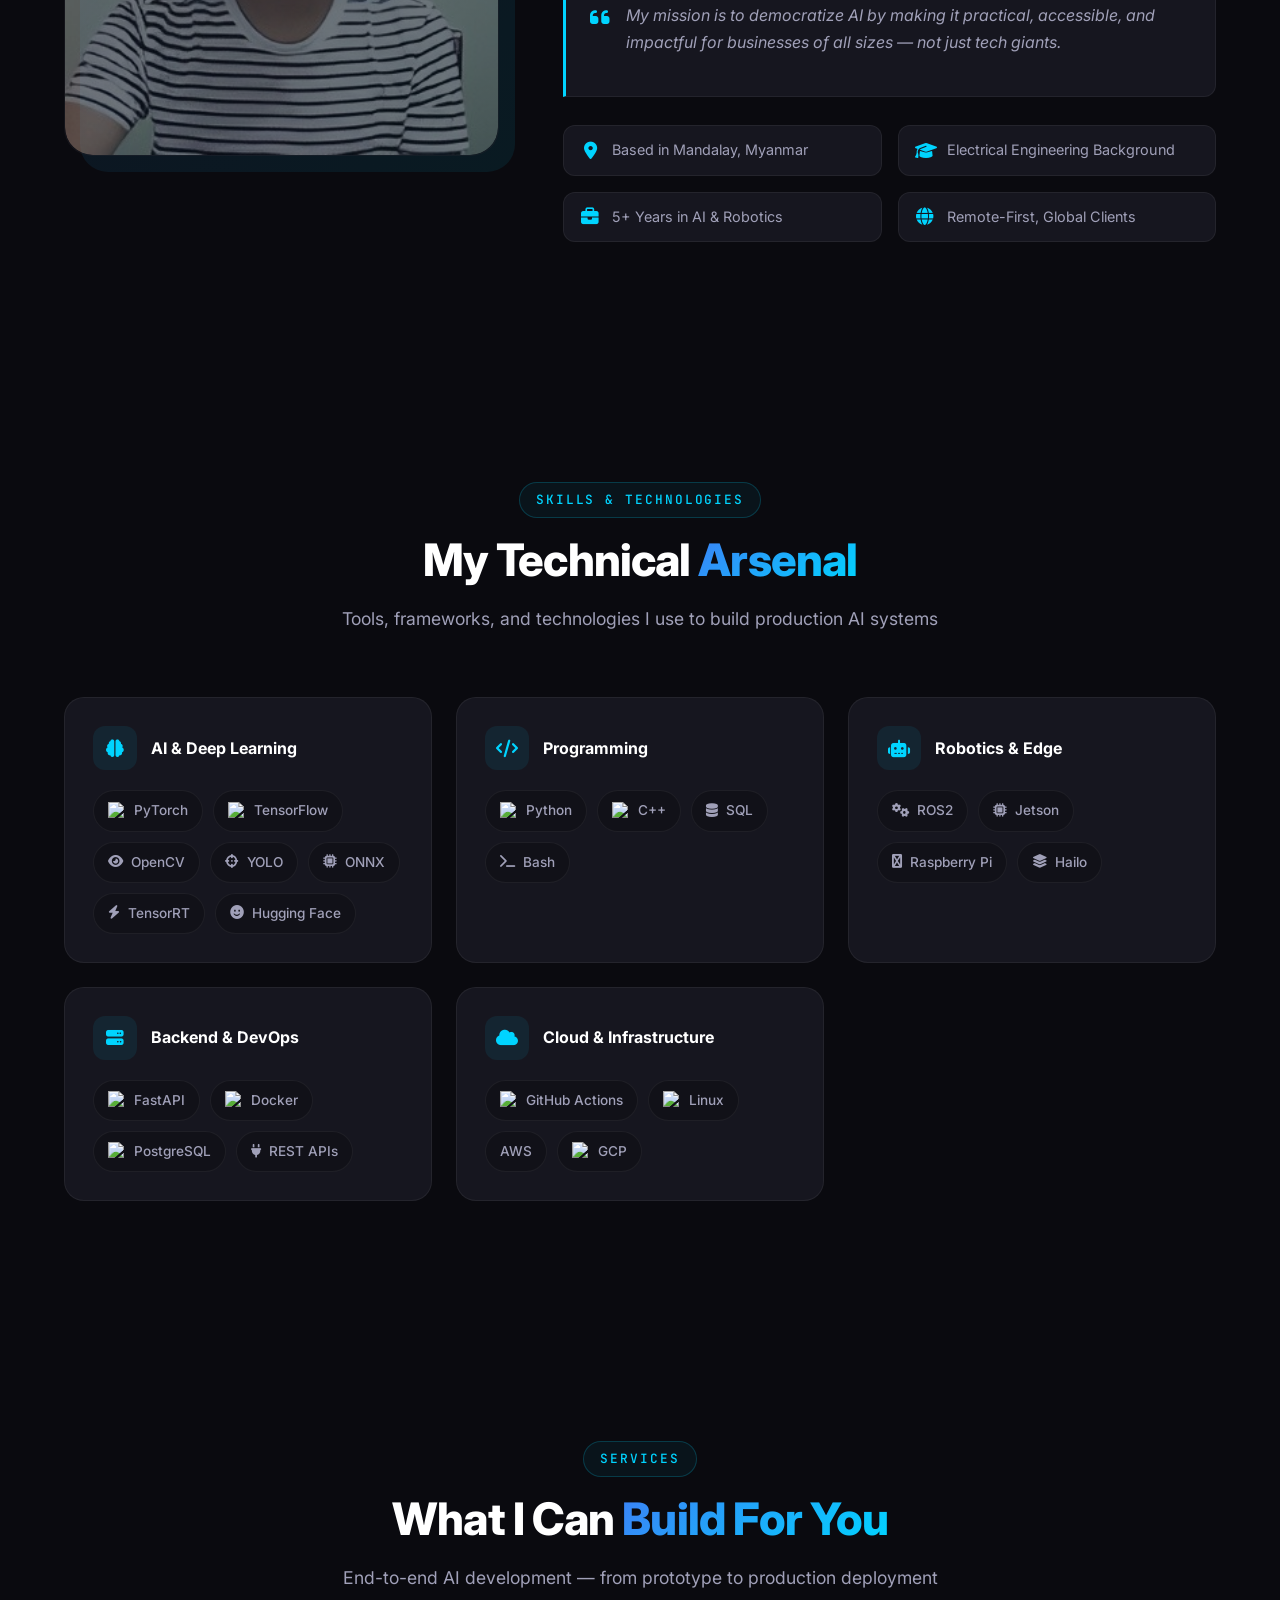
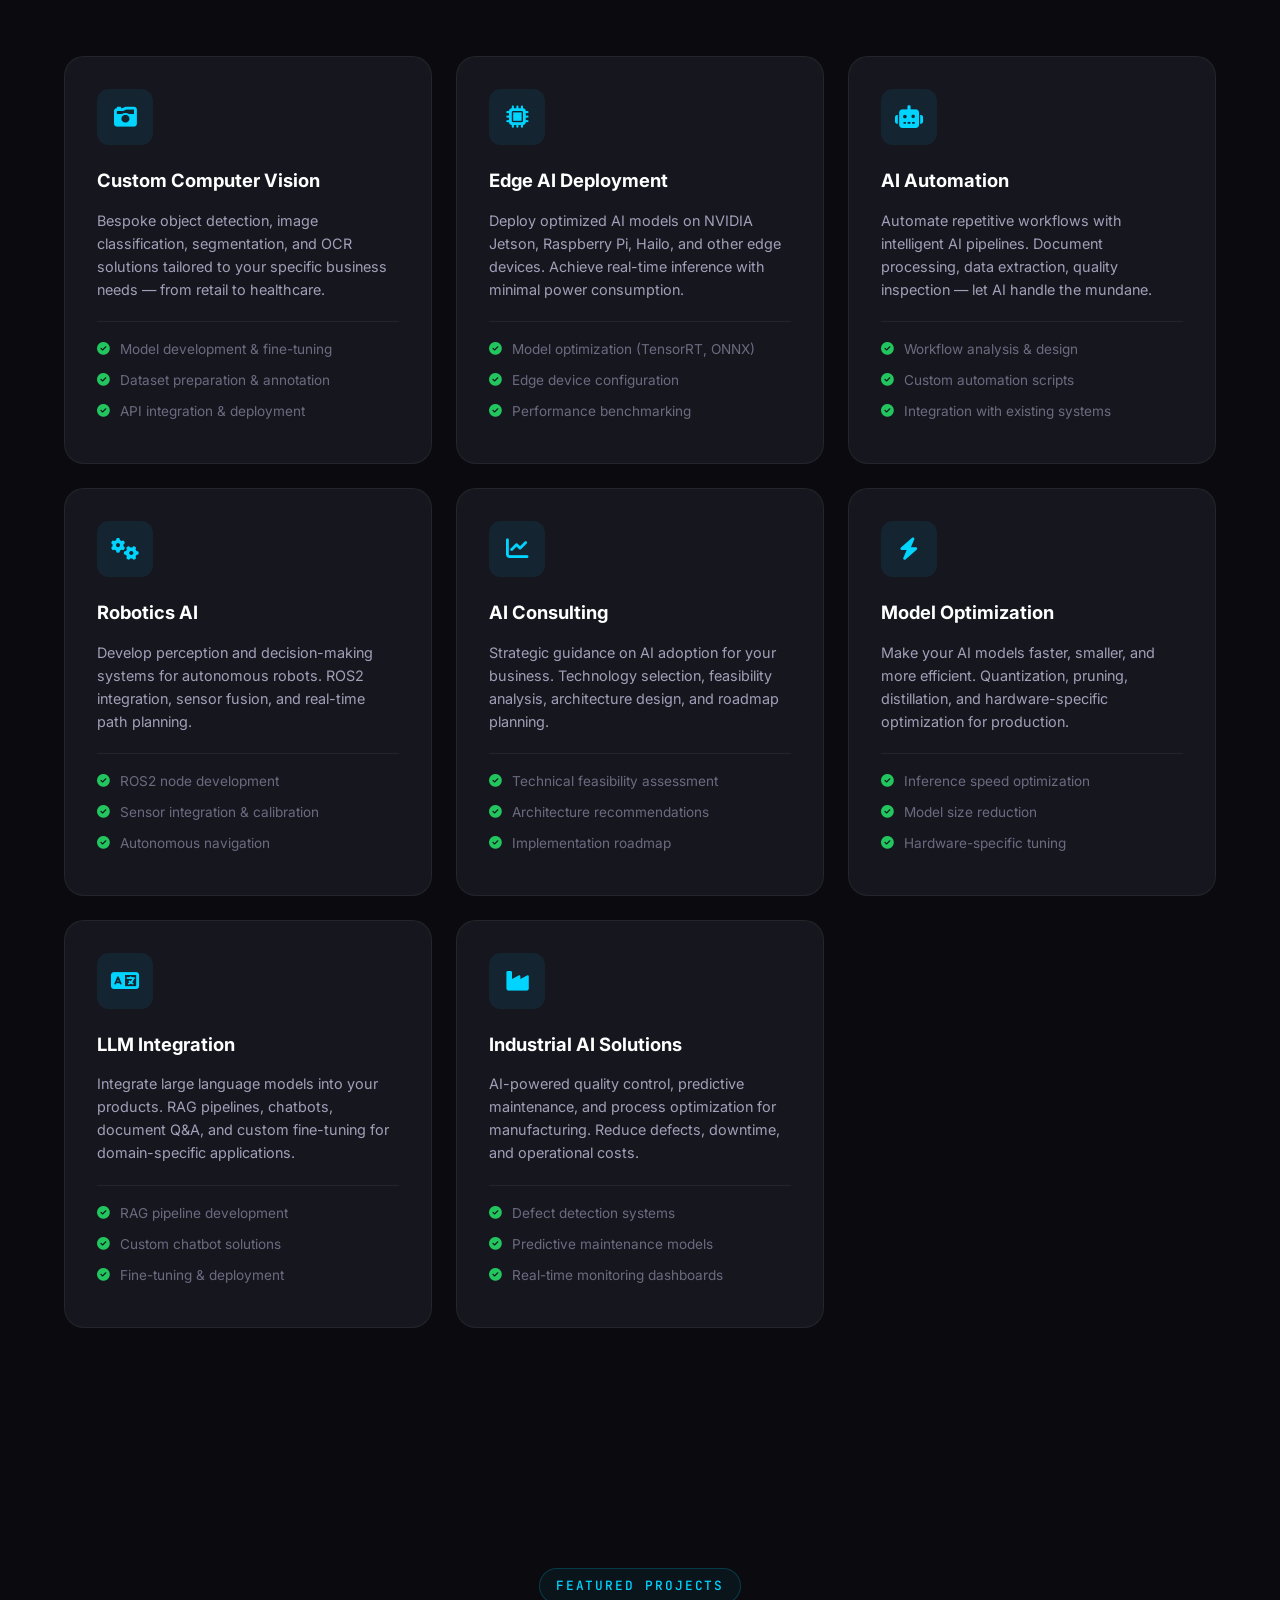
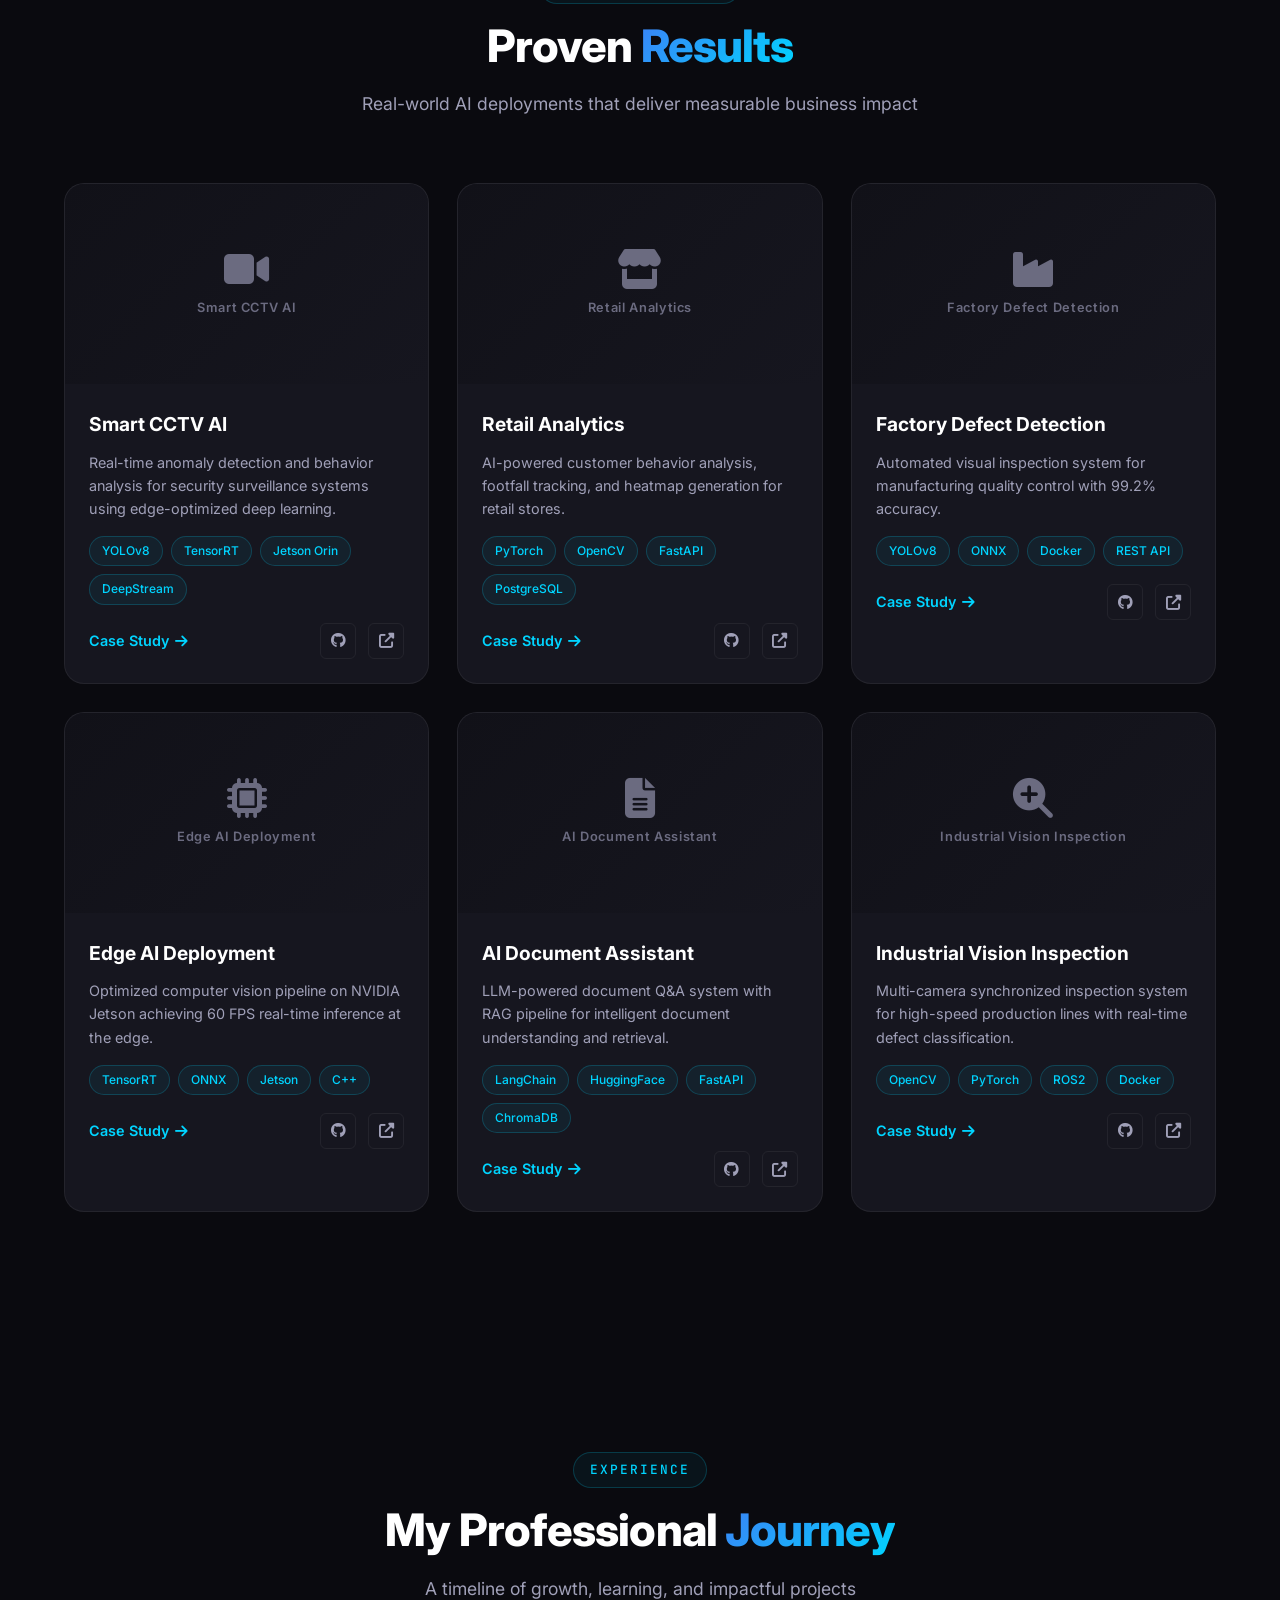
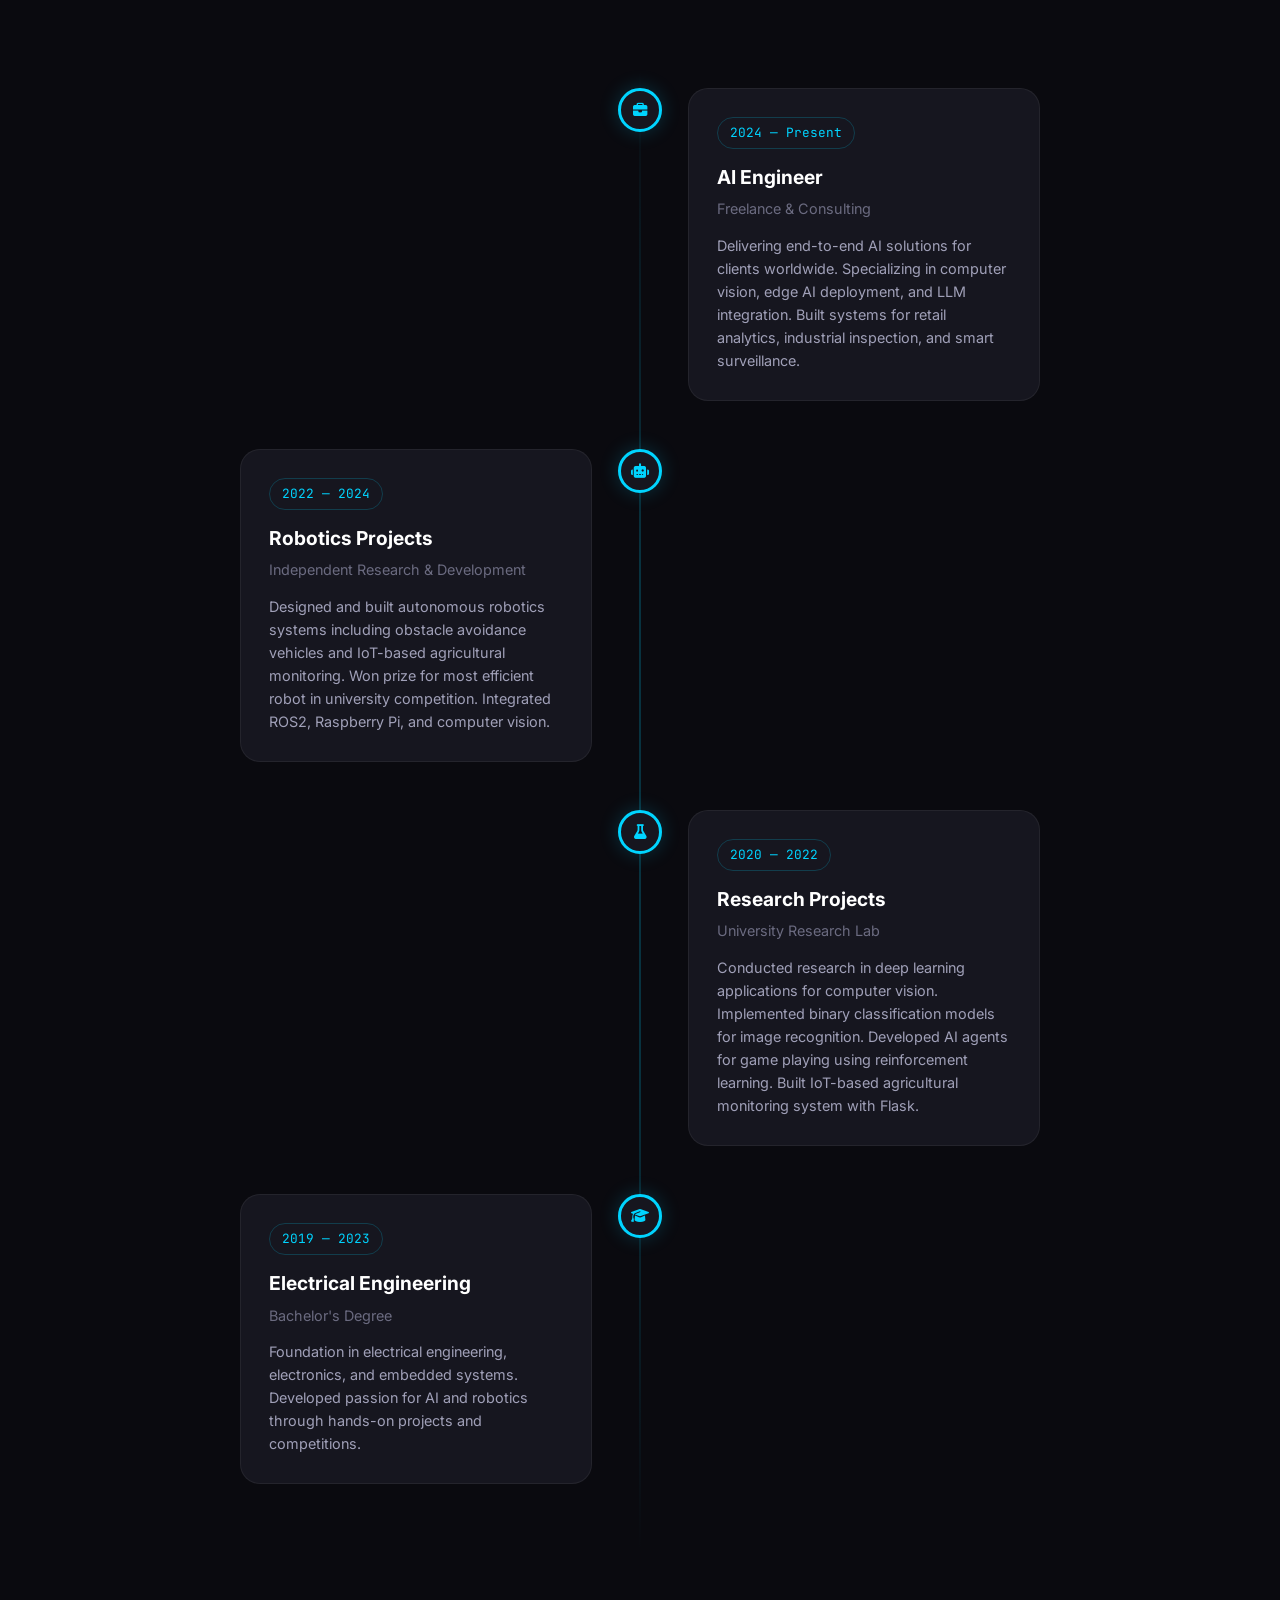
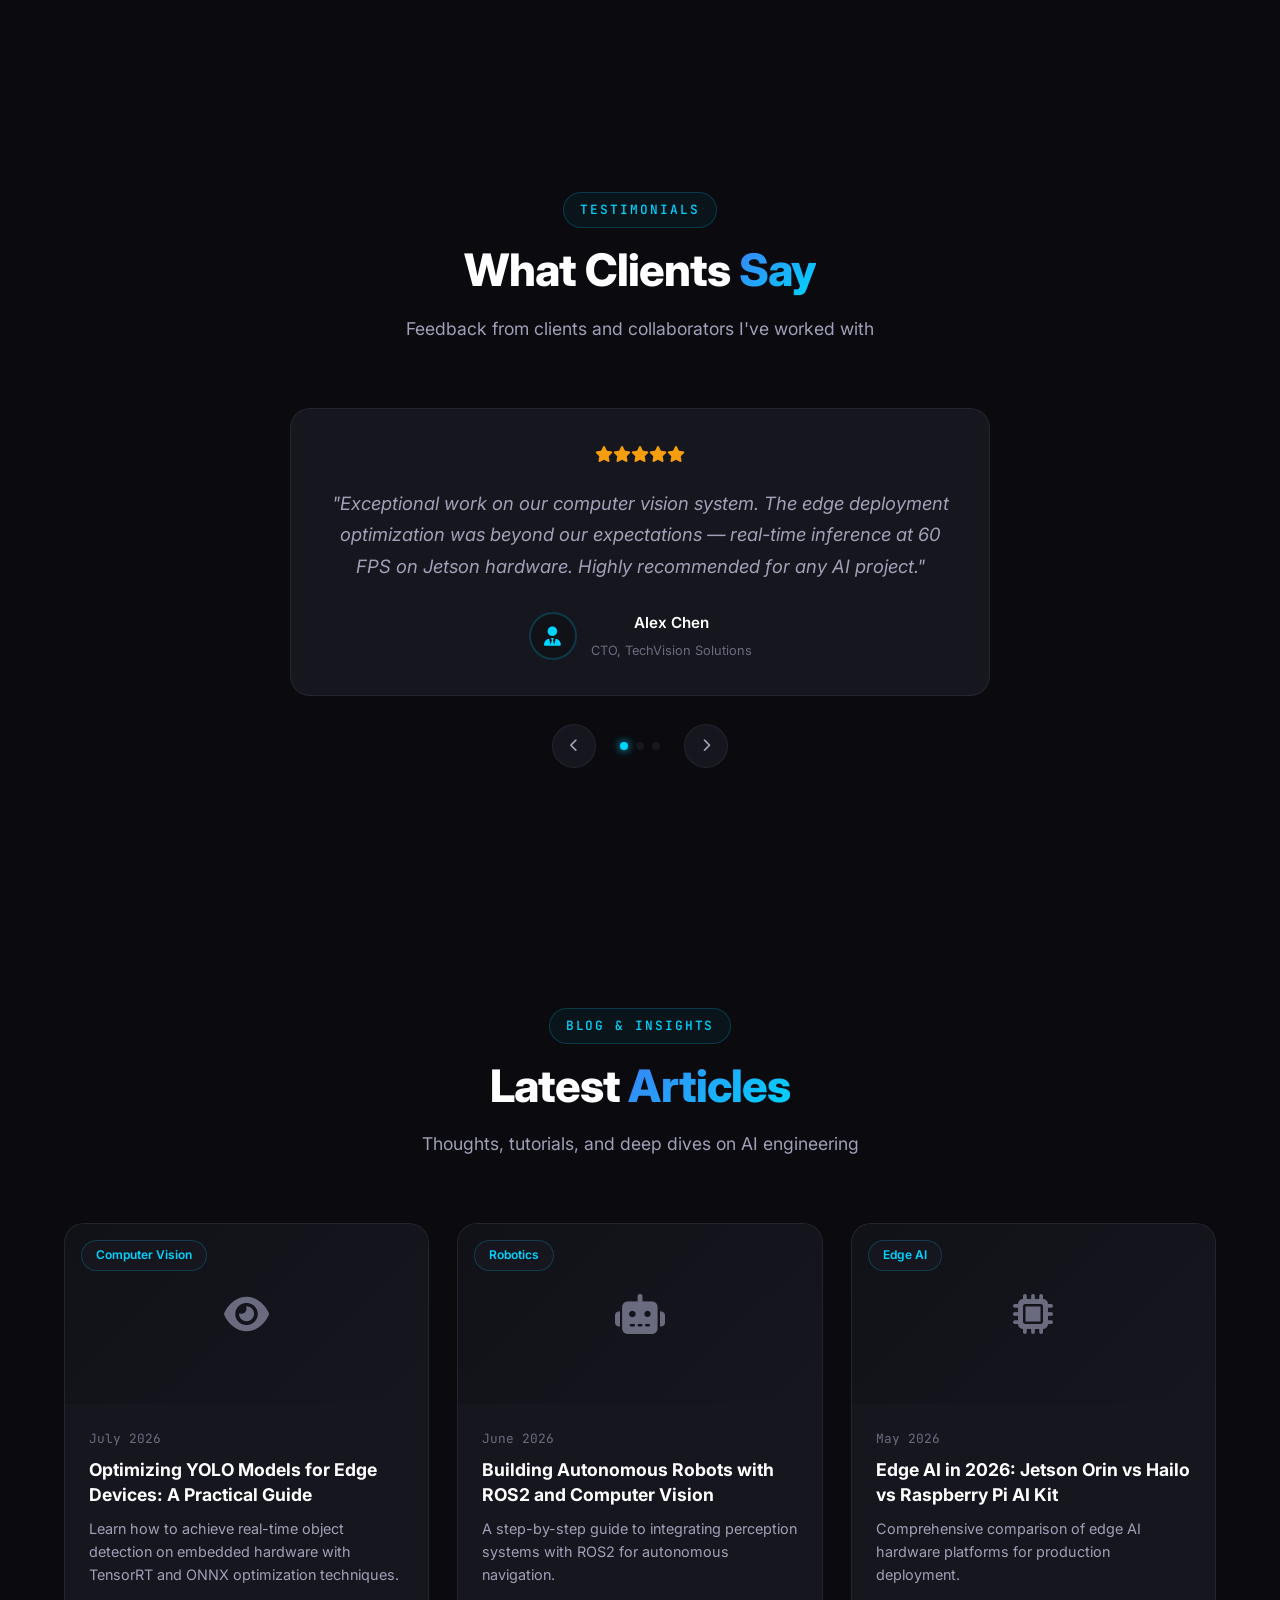
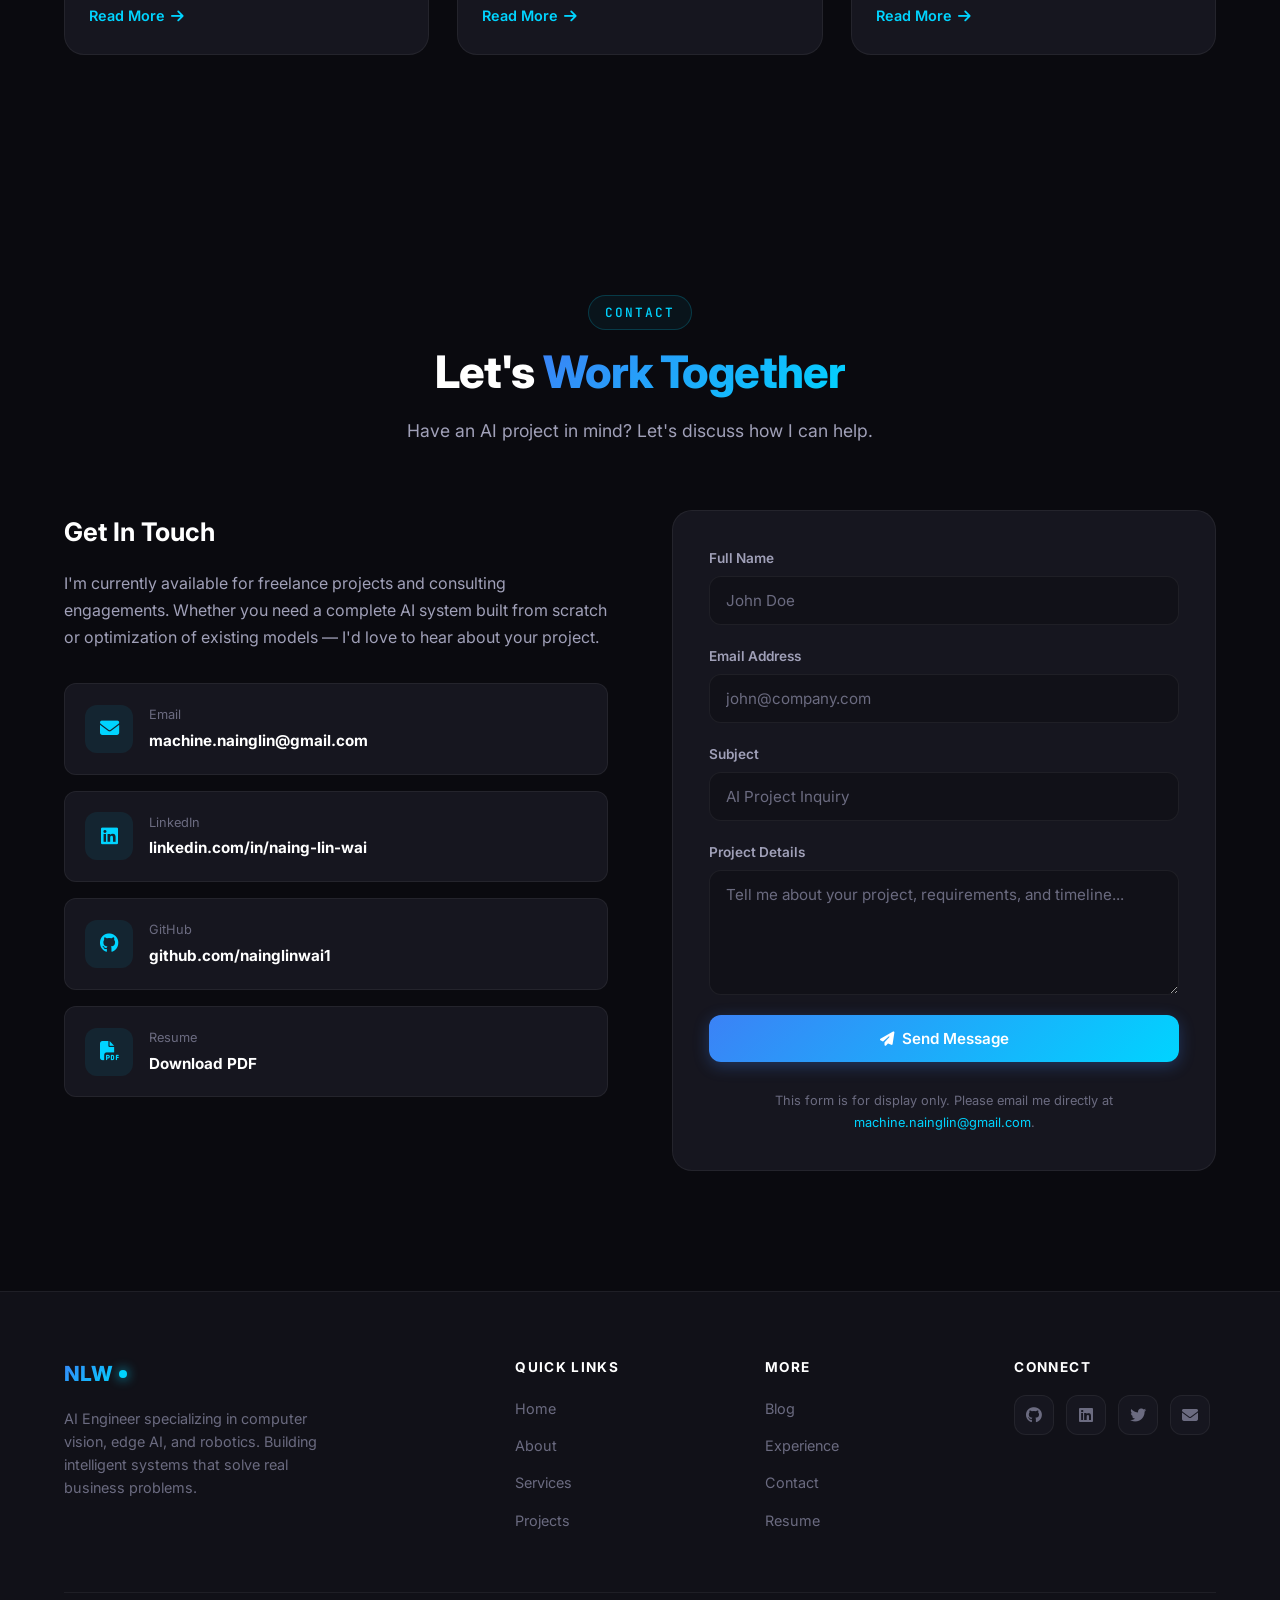
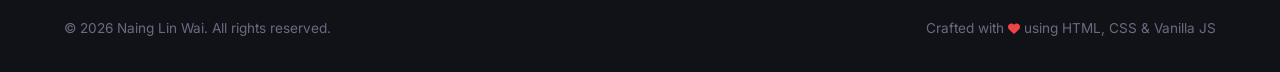
==== commit 1747aa7b: "profile" ====
--- a/index.html
+++ b/index.html
@@ -144,7 +144,7 @@
             <div class="about-grid">
                 <div class="about-image" data-aos="fade-right">
                     <div class="about-image-placeholder">
-                        <i class="fas fa-robot"></i>
+                        <img src="images/pic01.jpg" alt="Naing Lin Wai" loading="lazy" width="200" height="200">
                     </div>
                     <div class="about-image-accent" aria-hidden="true"></div>
                 </div>
@@ -261,7 +261,7 @@
                     <div class="skill-items">
                         <span class="skill-tag"><img src="https://cdn.jsdelivr.net/gh/devicons/devicon/icons/githubactions/githubactions-original.svg" alt="GitHub Actions" loading="lazy" width="20" height="20"> GitHub Actions</span>
                         <span class="skill-tag"><img src="https://cdn.jsdelivr.net/gh/devicons/devicon/icons/linux/linux-original.svg" alt="Linux" loading="lazy" width="20" height="20"> Linux</span>
-                        <span class="skill-tag"><img src="https://cdn.jsdelivr.net/gh/devicons/devicon/icons/amazonwebservices/amazonwebservices-original.svg" alt="AWS" loading="lazy" width="20" height="20"> AWS</span>
+                        <span class="skill-tag"> AWS</span>
                         <span class="skill-tag"><img src="https://cdn.jsdelivr.net/gh/devicons/devicon/icons/googlecloud/googlecloud-original.svg" alt="GCP" loading="lazy" width="20" height="20"> GCP</span>
                     </div>
                 </div>
--- a/css/style.css
+++ b/css/style.css
@@ -611,9 +611,22 @@
 }
 
 .hero-image-placeholder .placeholder-avatar {
+    width: 100%;
+    height: 100%;
+    display: flex;
+    align-items: center;
+    justify-content: center;
     font-size: 6rem;
     color: var(--color-cyan-accent);
     opacity: 0.6;
+}
+
+.hero-image-placeholder .placeholder-avatar img {
+    width: 100%;
+    height: 100%;
+    object-fit: cover;
+    border-radius: 50%;
+    opacity: 1;
 }
 
 .hero-image-glow {
@@ -726,9 +739,18 @@
     display: flex;
     align-items: center;
     justify-content: center;
+    overflow: hidden;
     font-size: 5rem;
     color: var(--color-cyan-accent);
     opacity: 0.4;
+}
+
+.about-image-placeholder img {
+    width: 100%;
+    height: 100%;
+    object-fit: cover;
+    border-radius: var(--radius-xl);
+    opacity: 1;
 }
 
 .about-image-accent {
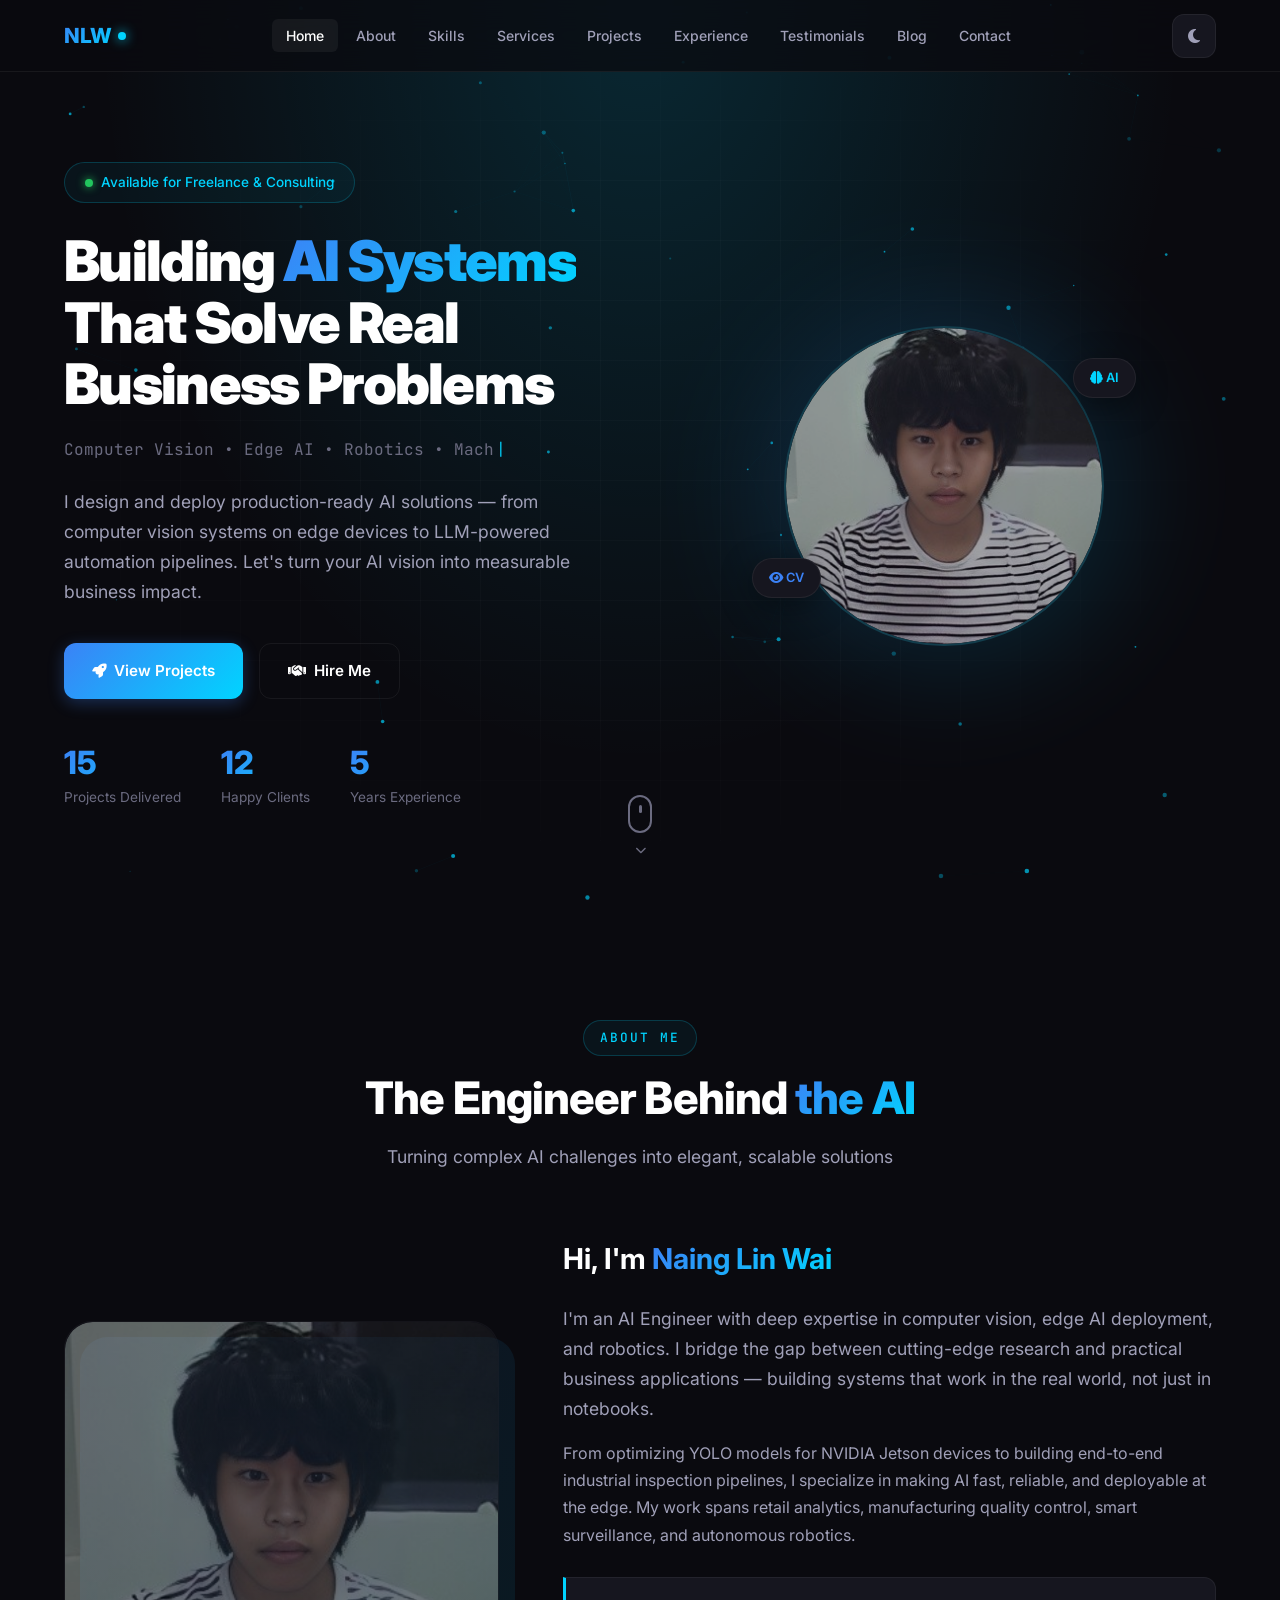
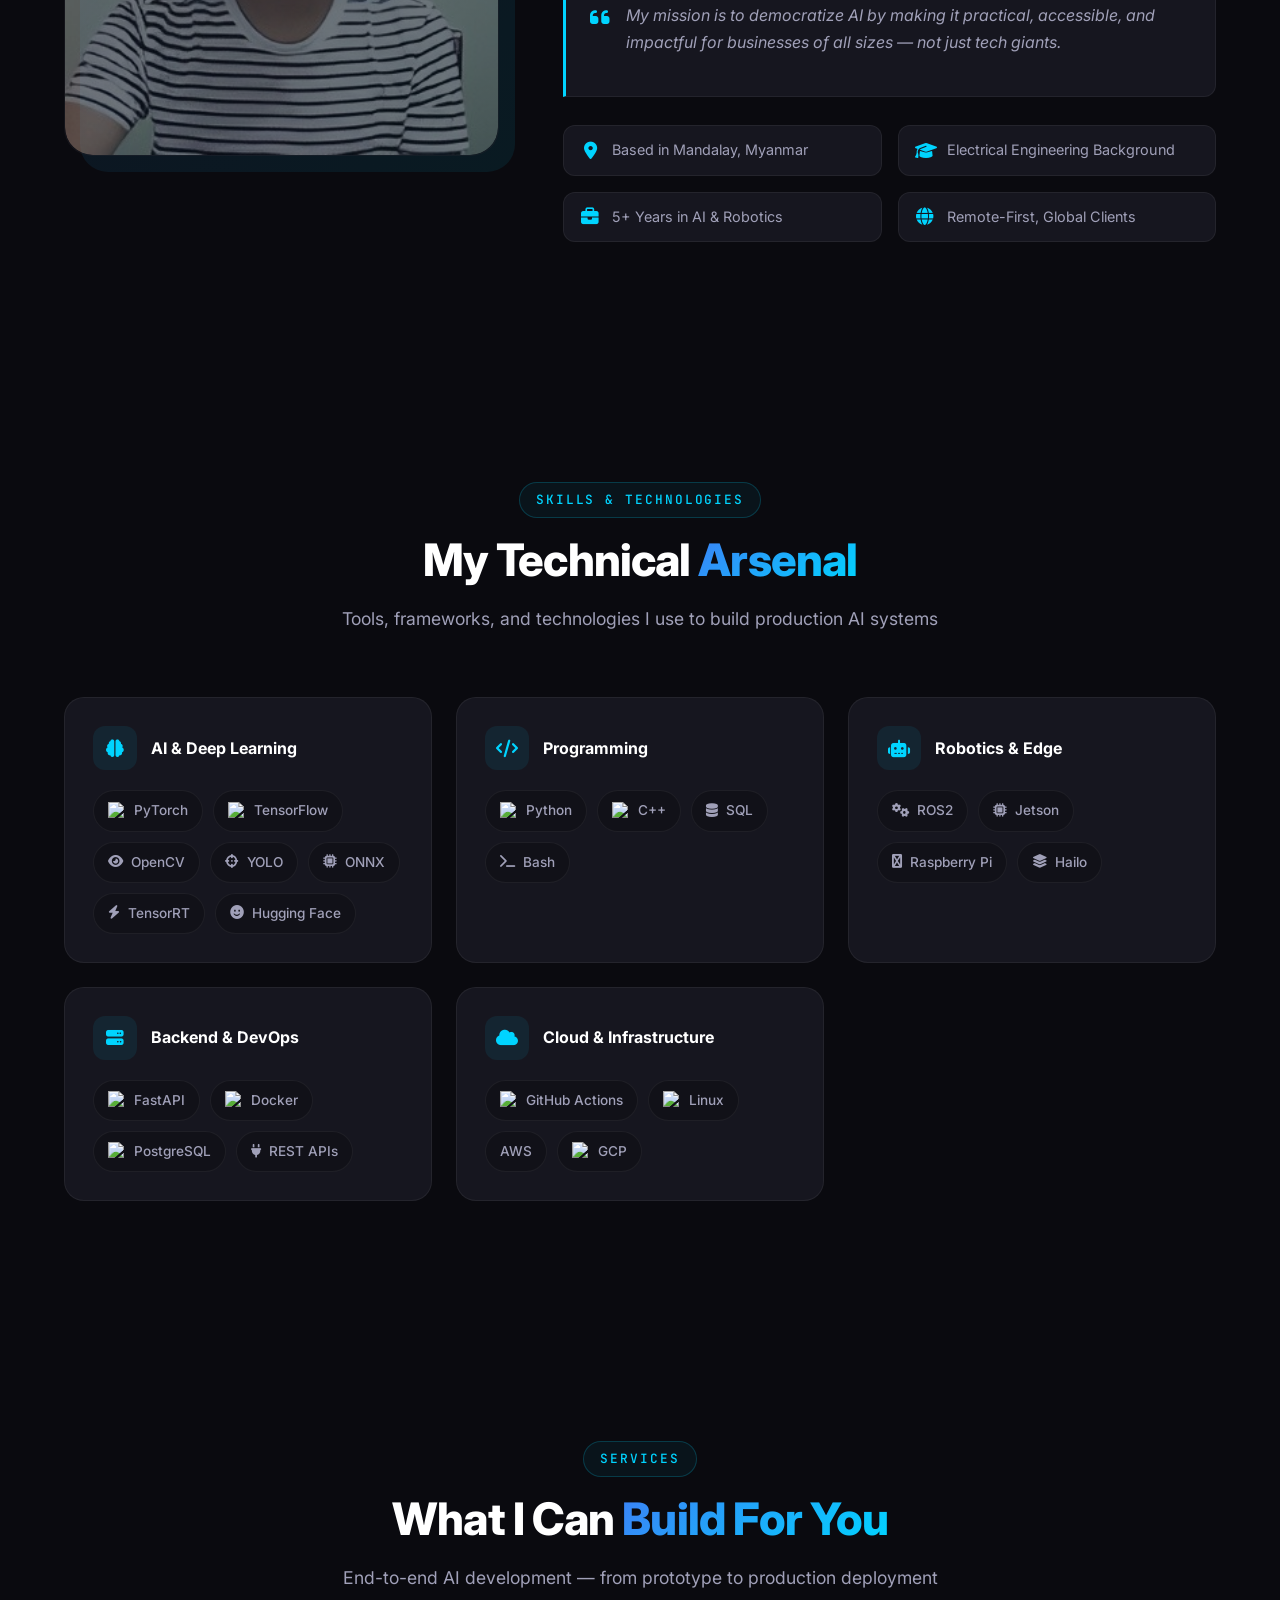
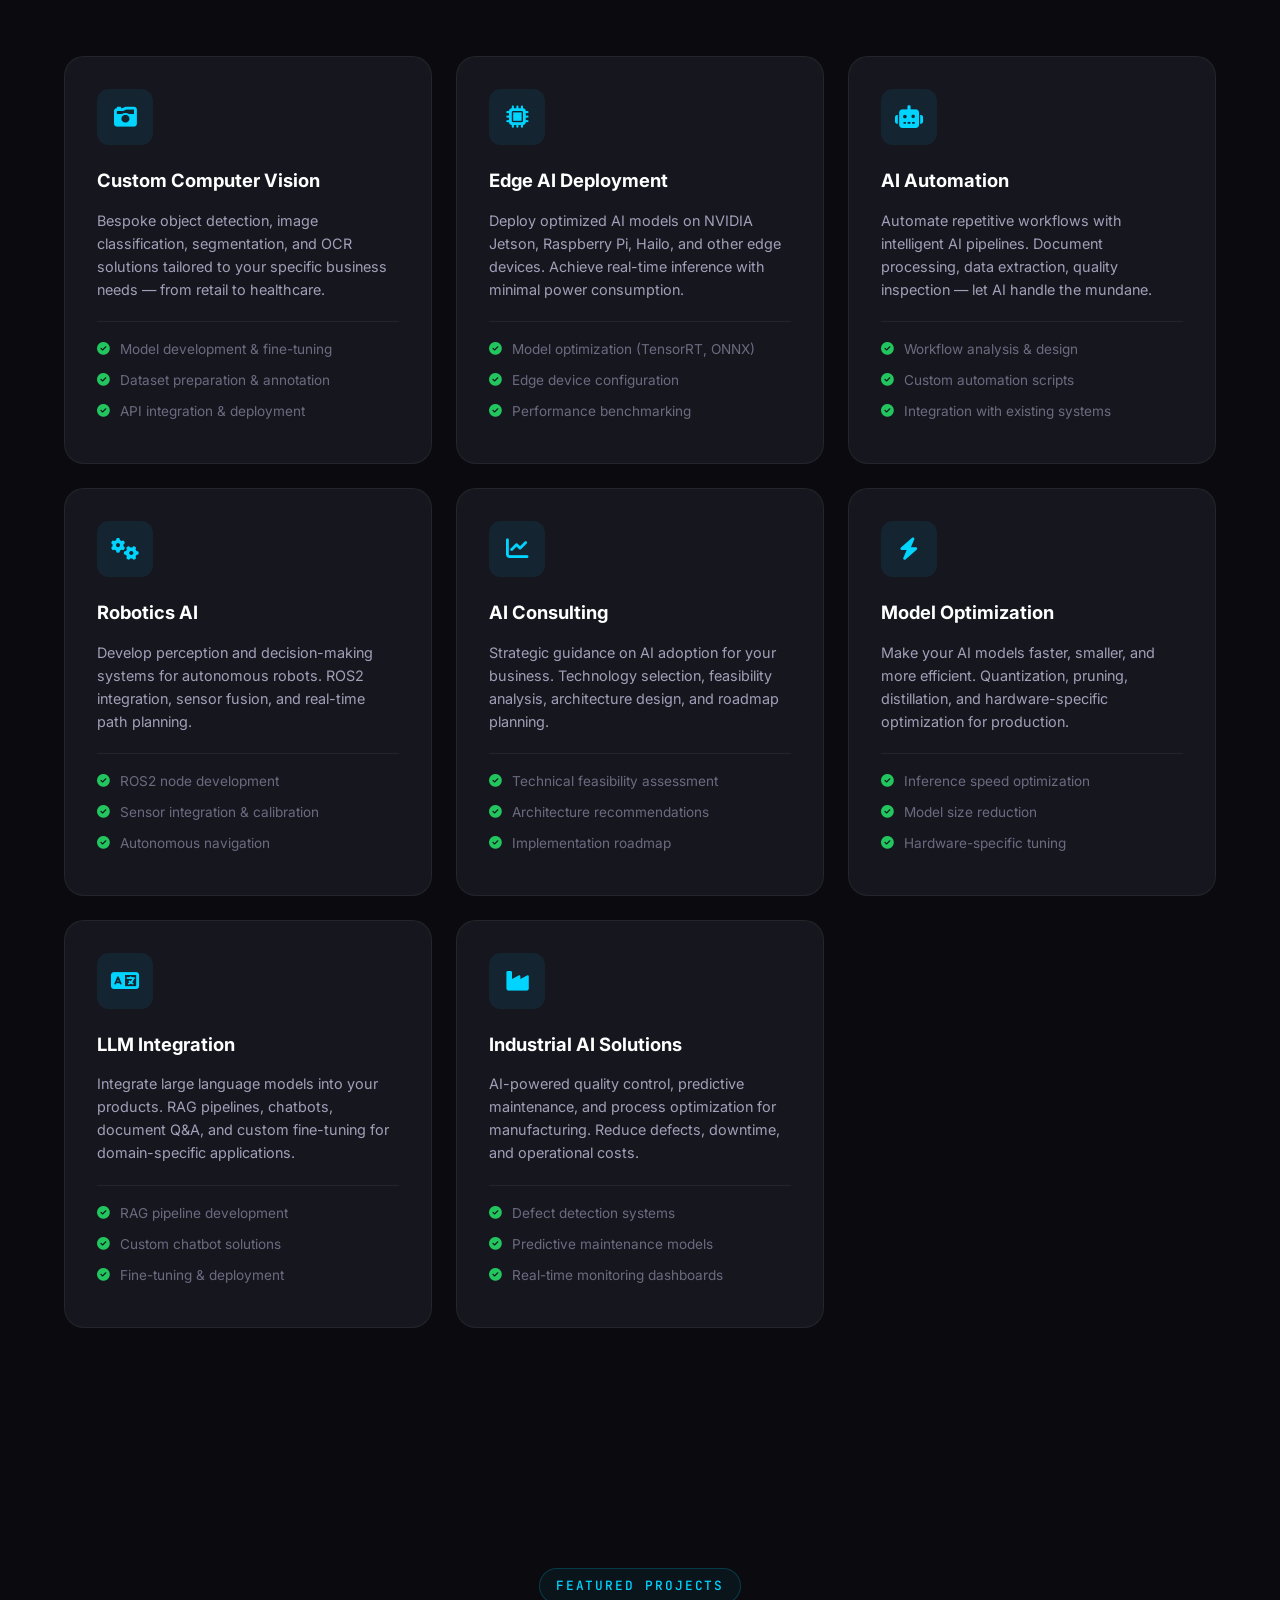
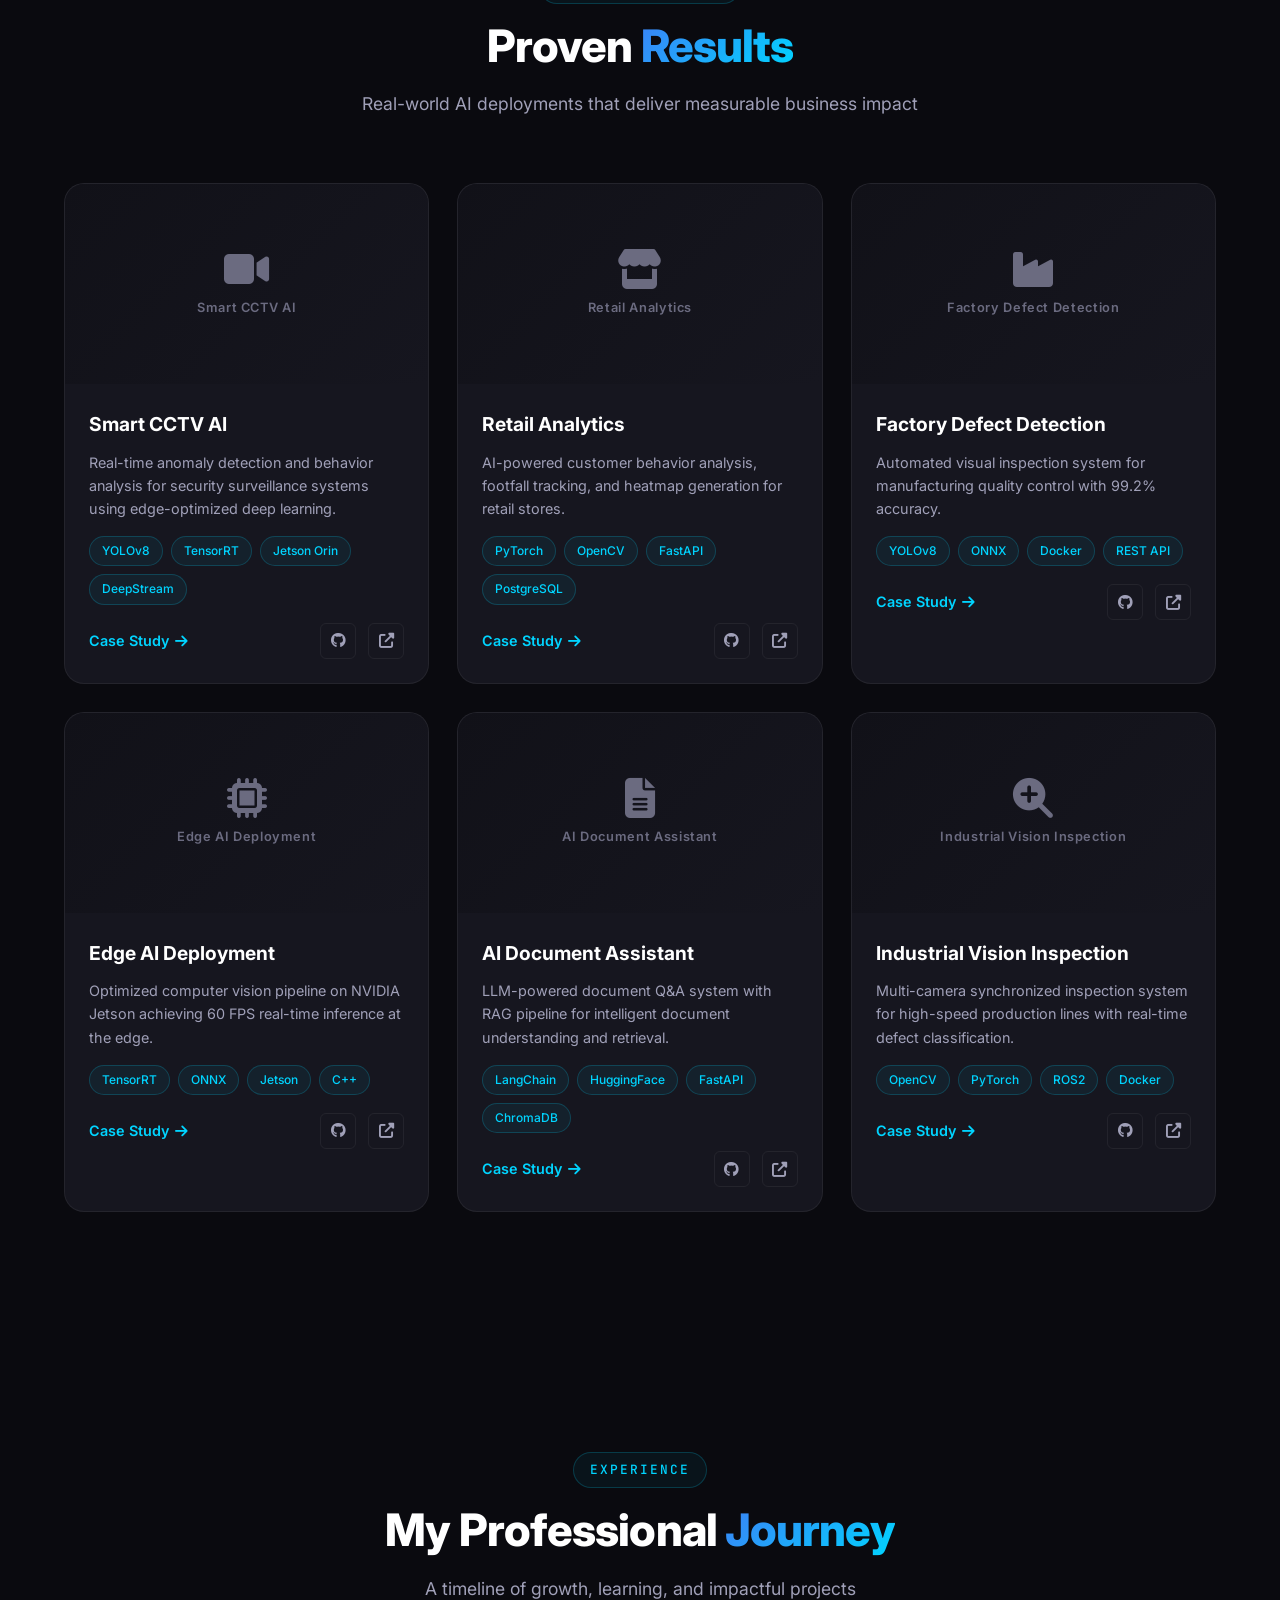
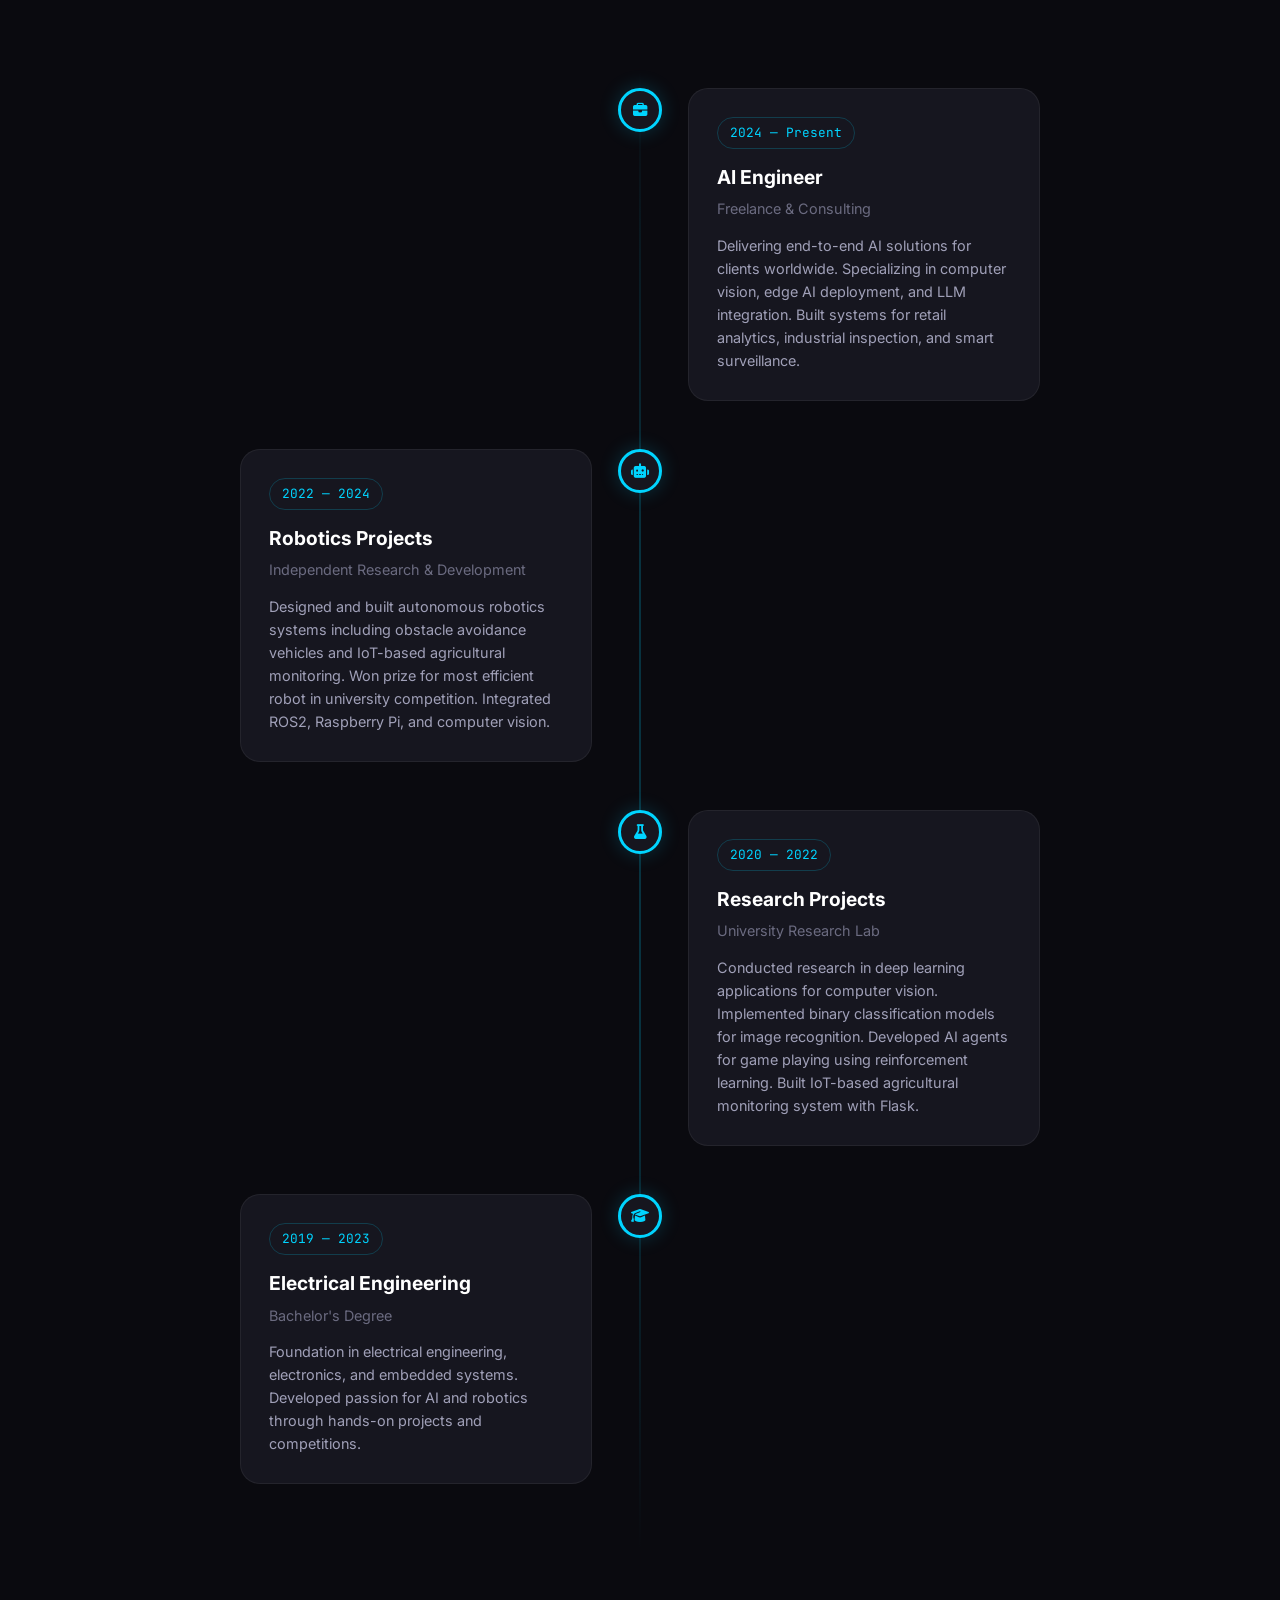
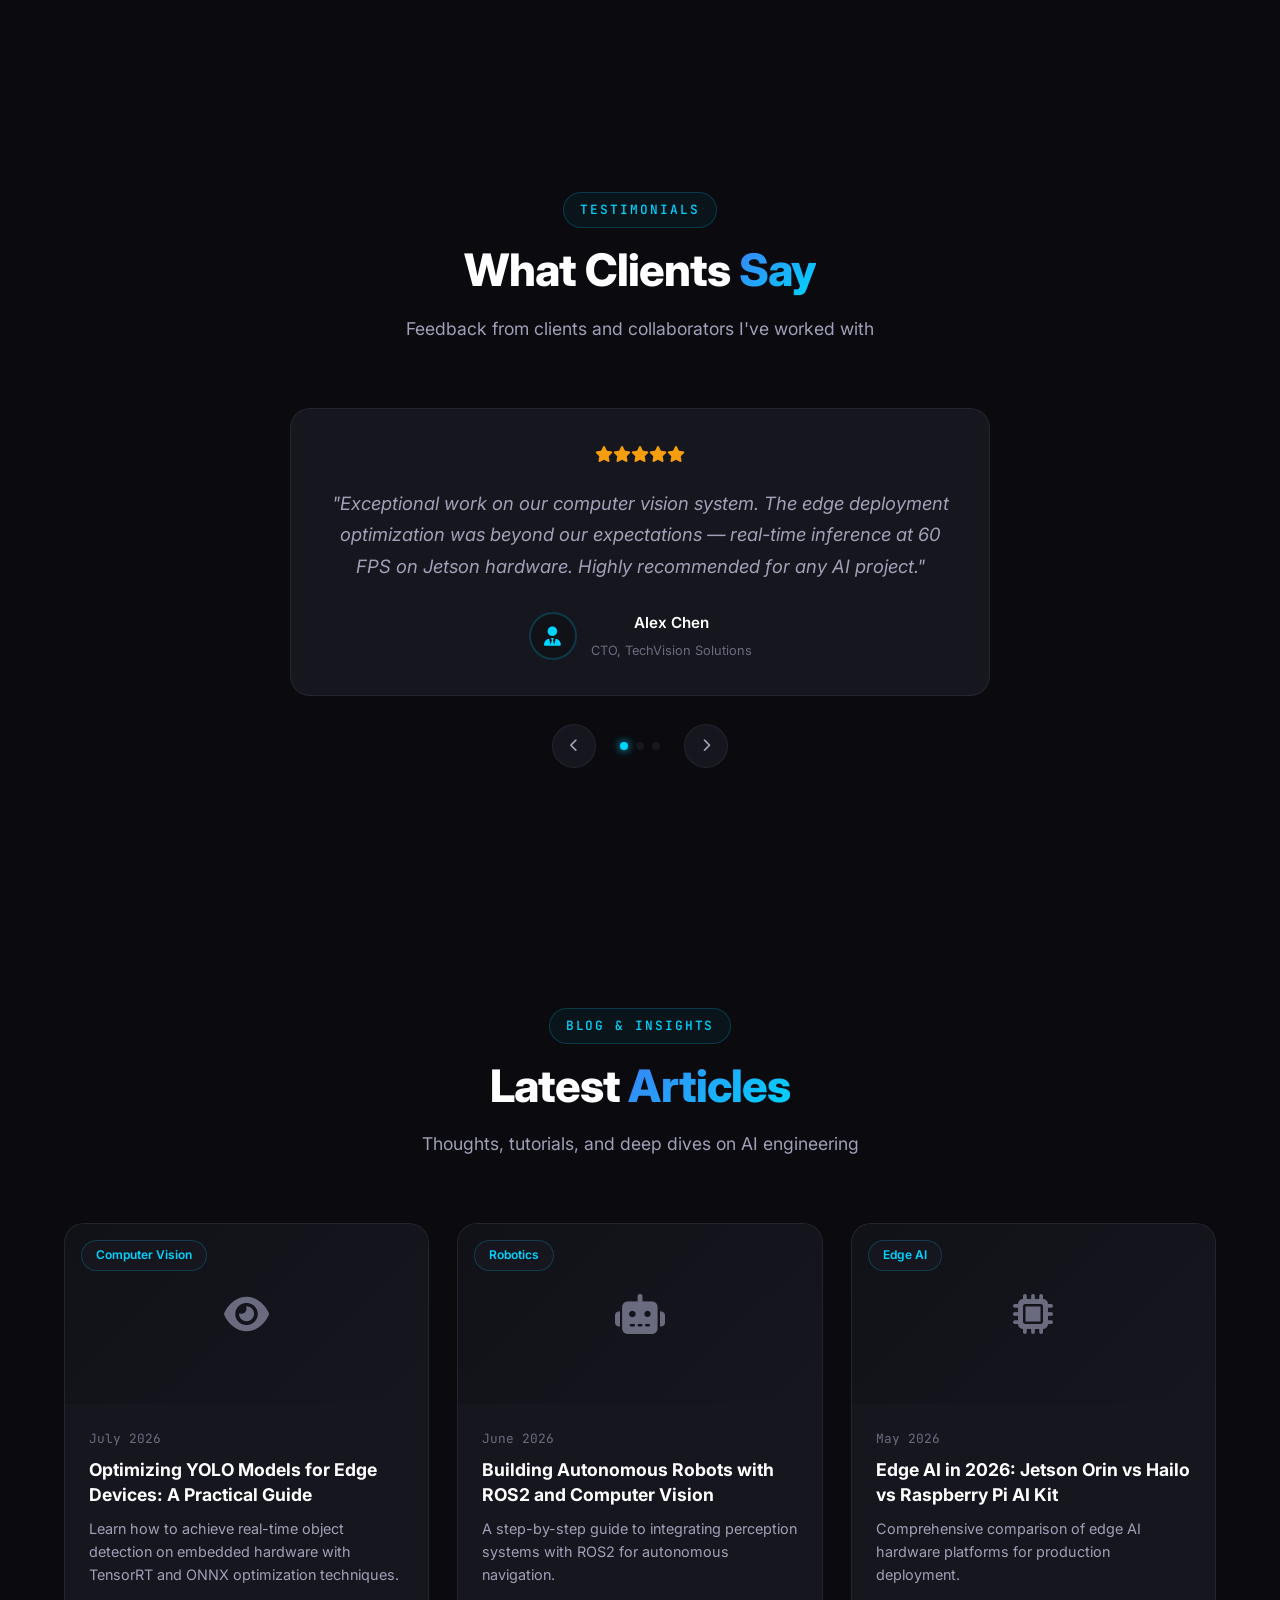
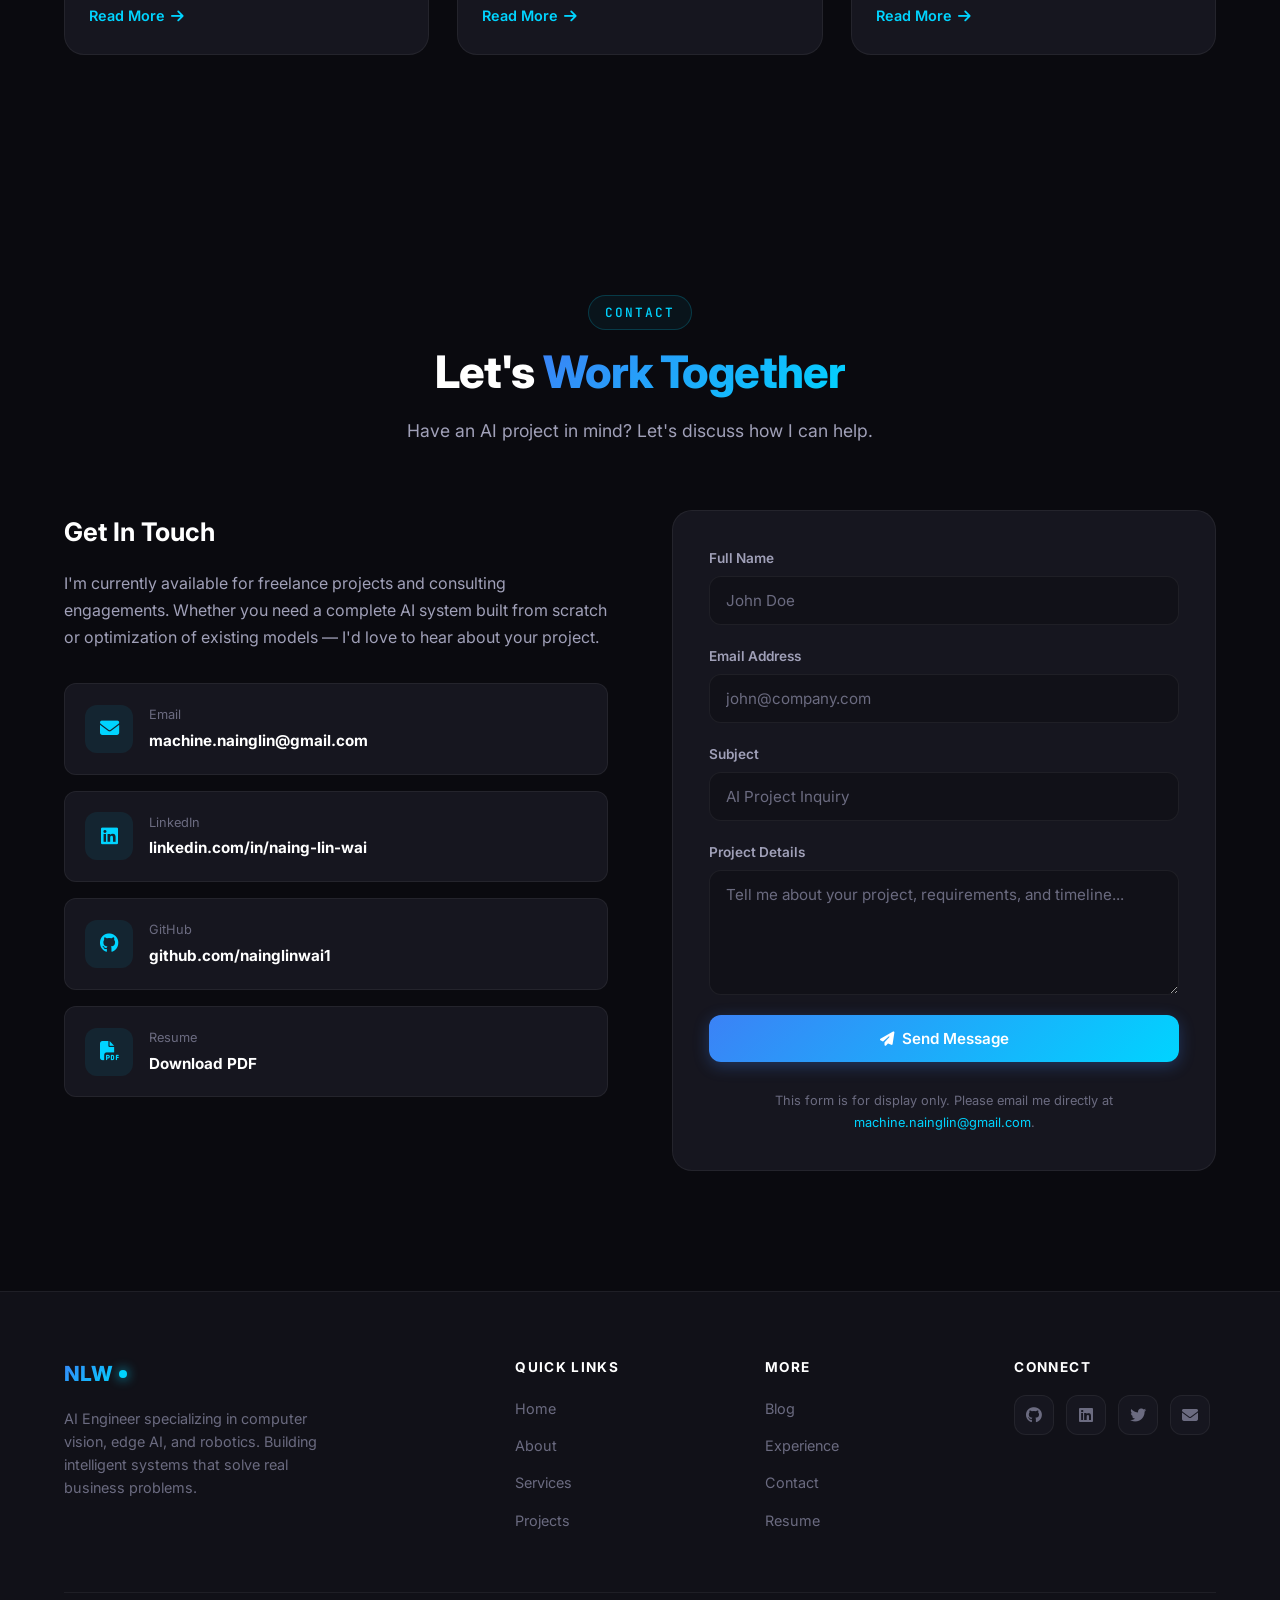
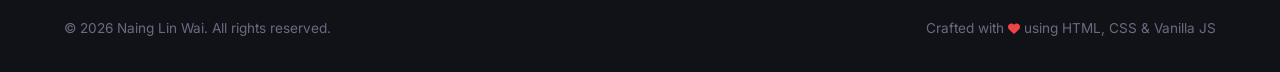
==== commit 666fd51b: "Link GitHub repos: defectdetect-ai and opsai" ====
--- a/index.html
+++ b/index.html
@@ -438,7 +438,7 @@
                         </div>
                         <div class="project-links">
                             <a href="projects/factory-defect-detection.html" class="btn-link">Case Study <i class="fas fa-arrow-right"></i></a>
-                            <a href="#" class="btn-icon" aria-label="GitHub"><i class="fab fa-github"></i></a>
+                            <a href="https://github.com/nainglinwai1/defectdetect-ai" target="_blank" rel="noopener" class="btn-icon" aria-label="GitHub"><i class="fab fa-github"></i></a>
                             <a href="#" class="btn-icon" aria-label="Live Demo"><i class="fas fa-external-link-alt"></i></a>
                         </div>
                     </div>
@@ -486,7 +486,7 @@
                         </div>
                         <div class="project-links">
                             <a href="projects/ai-document-assistant.html" class="btn-link">Case Study <i class="fas fa-arrow-right"></i></a>
-                            <a href="#" class="btn-icon" aria-label="GitHub"><i class="fab fa-github"></i></a>
+                            <a href="https://github.com/nainglinwai1/opsai" target="_blank" rel="noopener" class="btn-icon" aria-label="GitHub"><i class="fab fa-github"></i></a>
                             <a href="#" class="btn-icon" aria-label="Live Demo"><i class="fas fa-external-link-alt"></i></a>
                         </div>
                     </div>
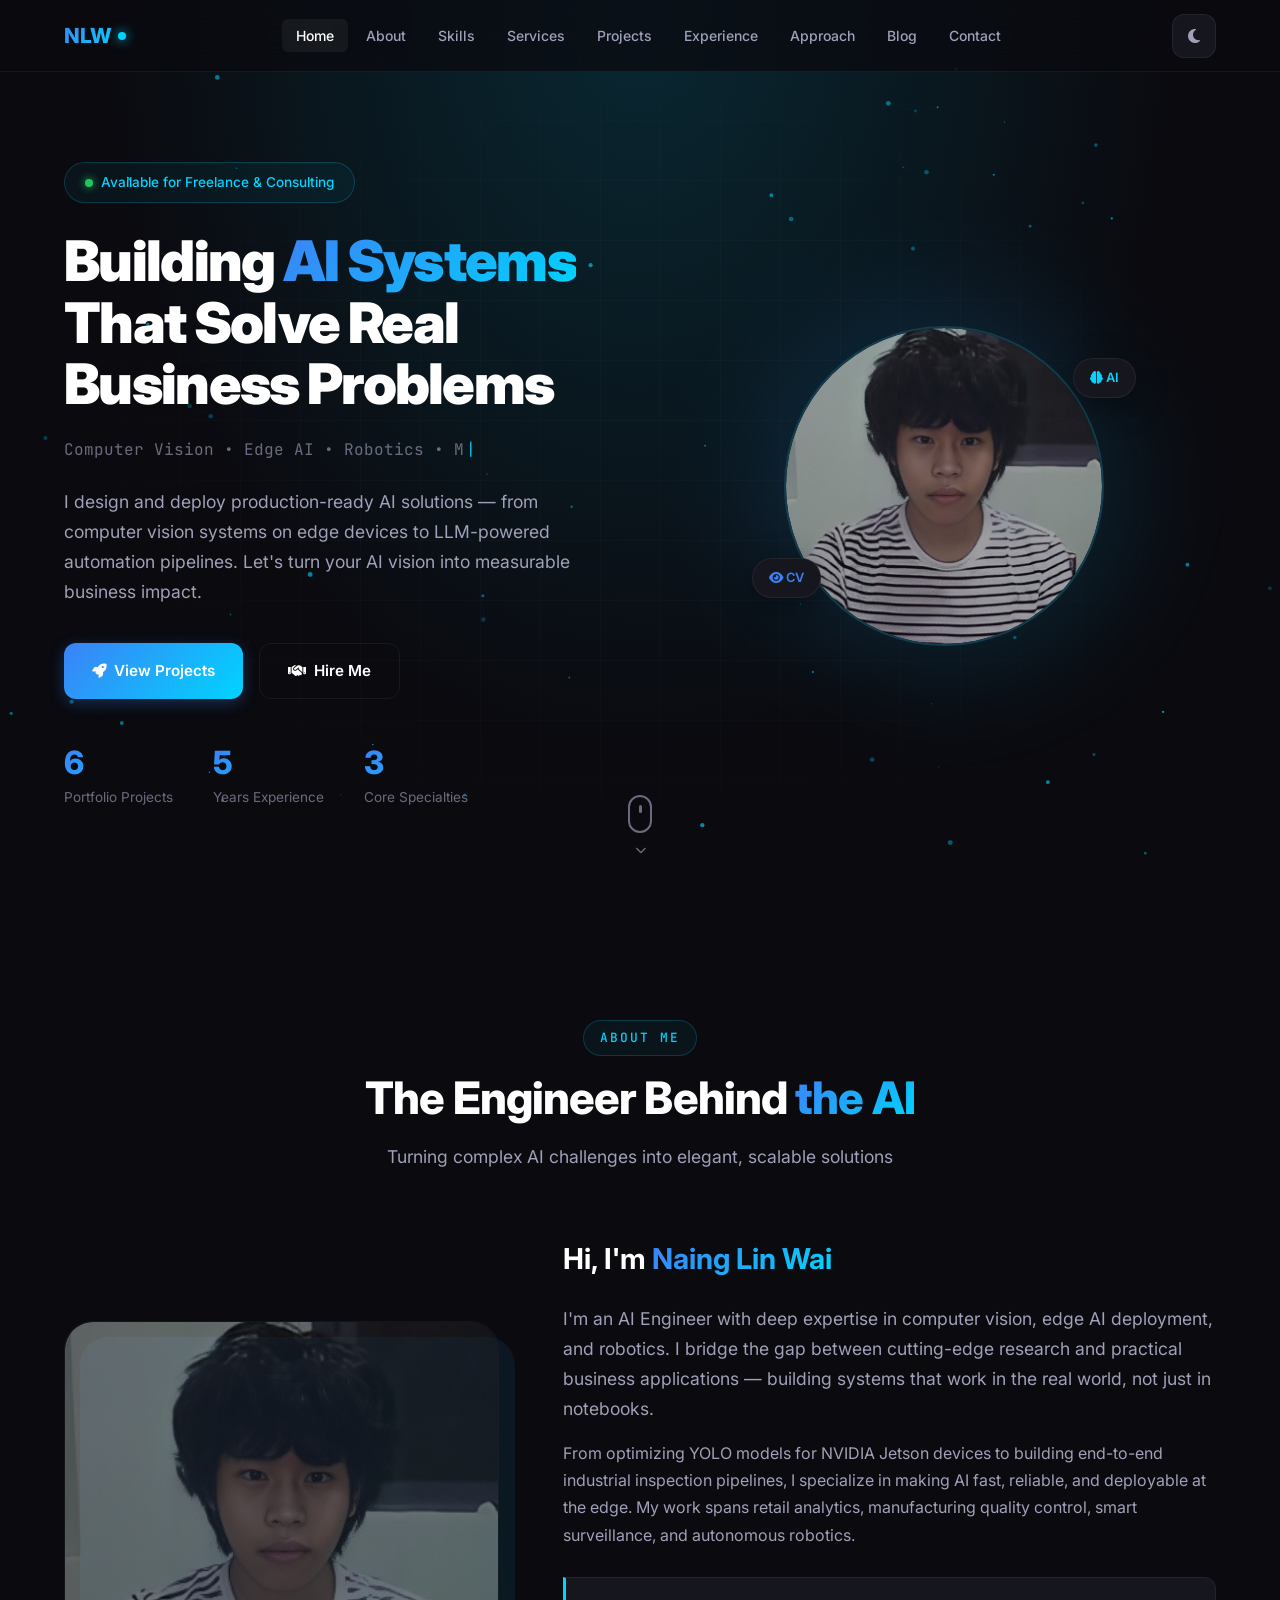
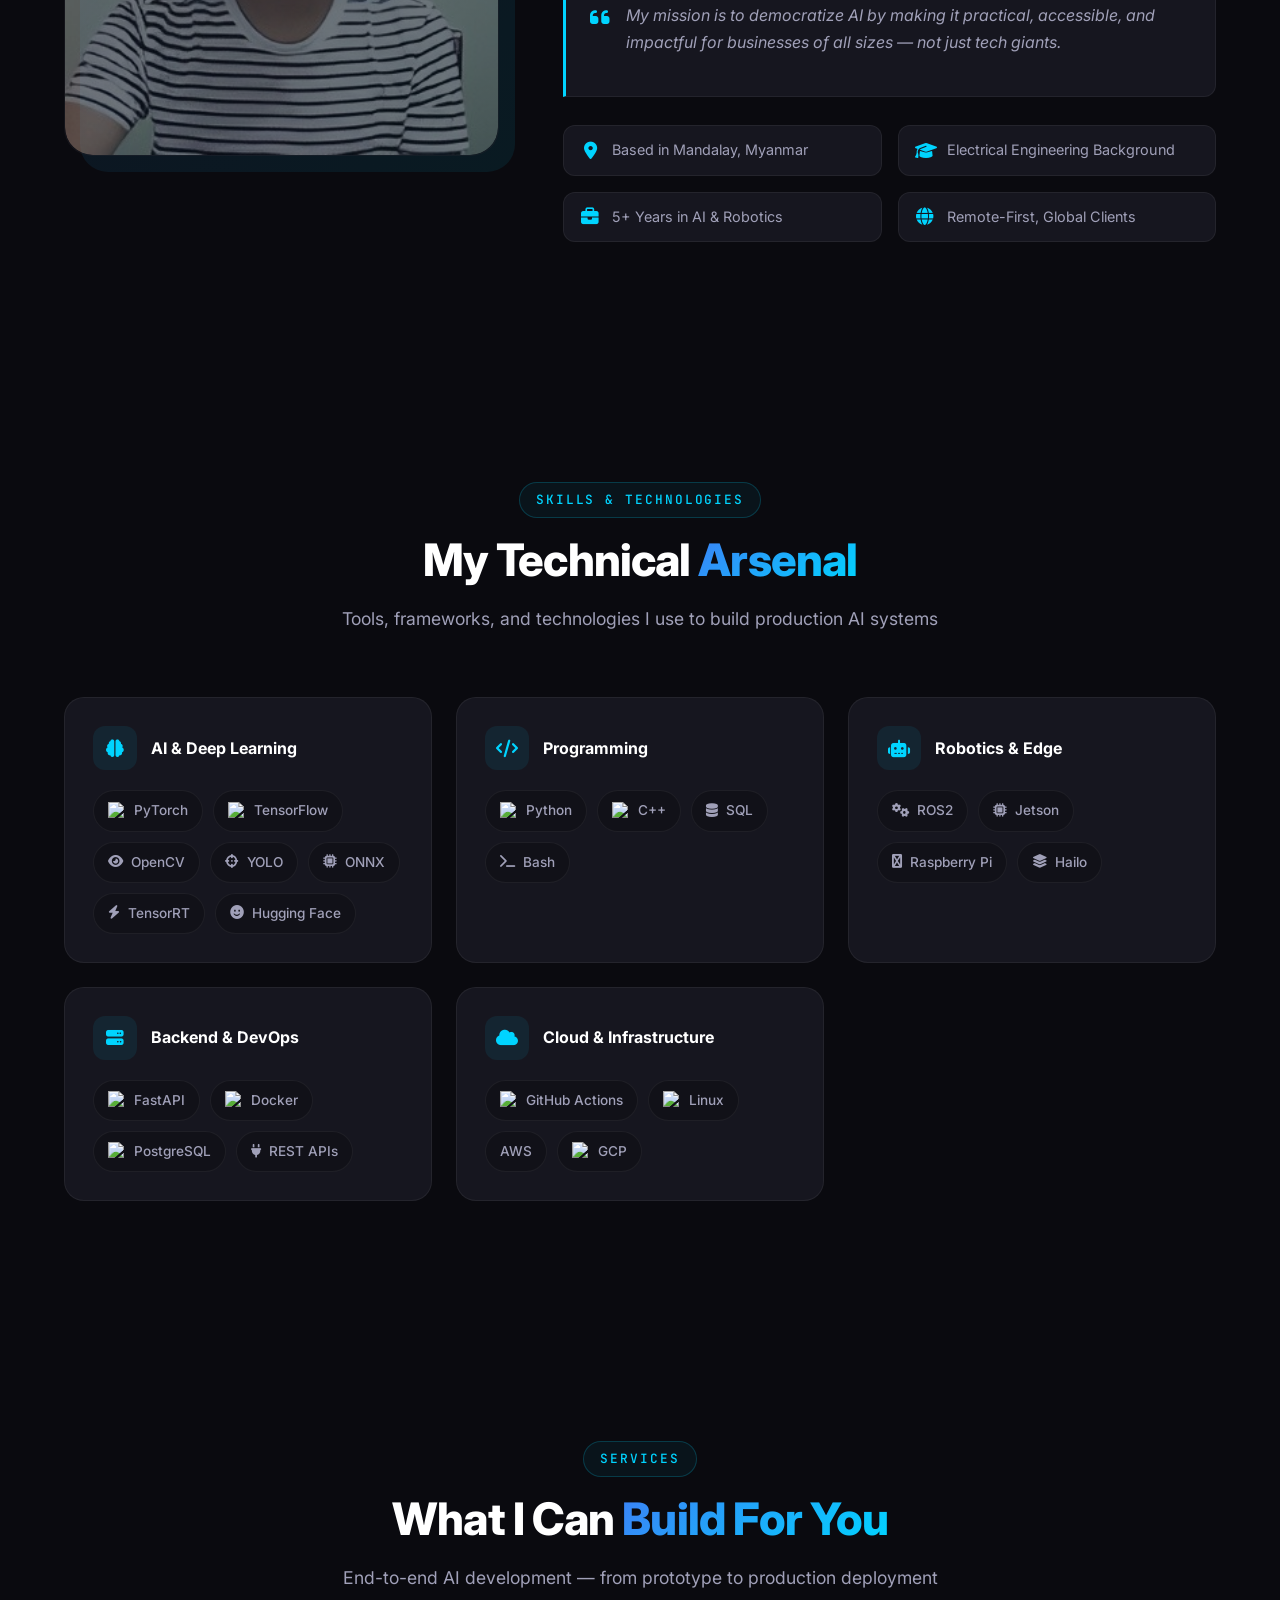
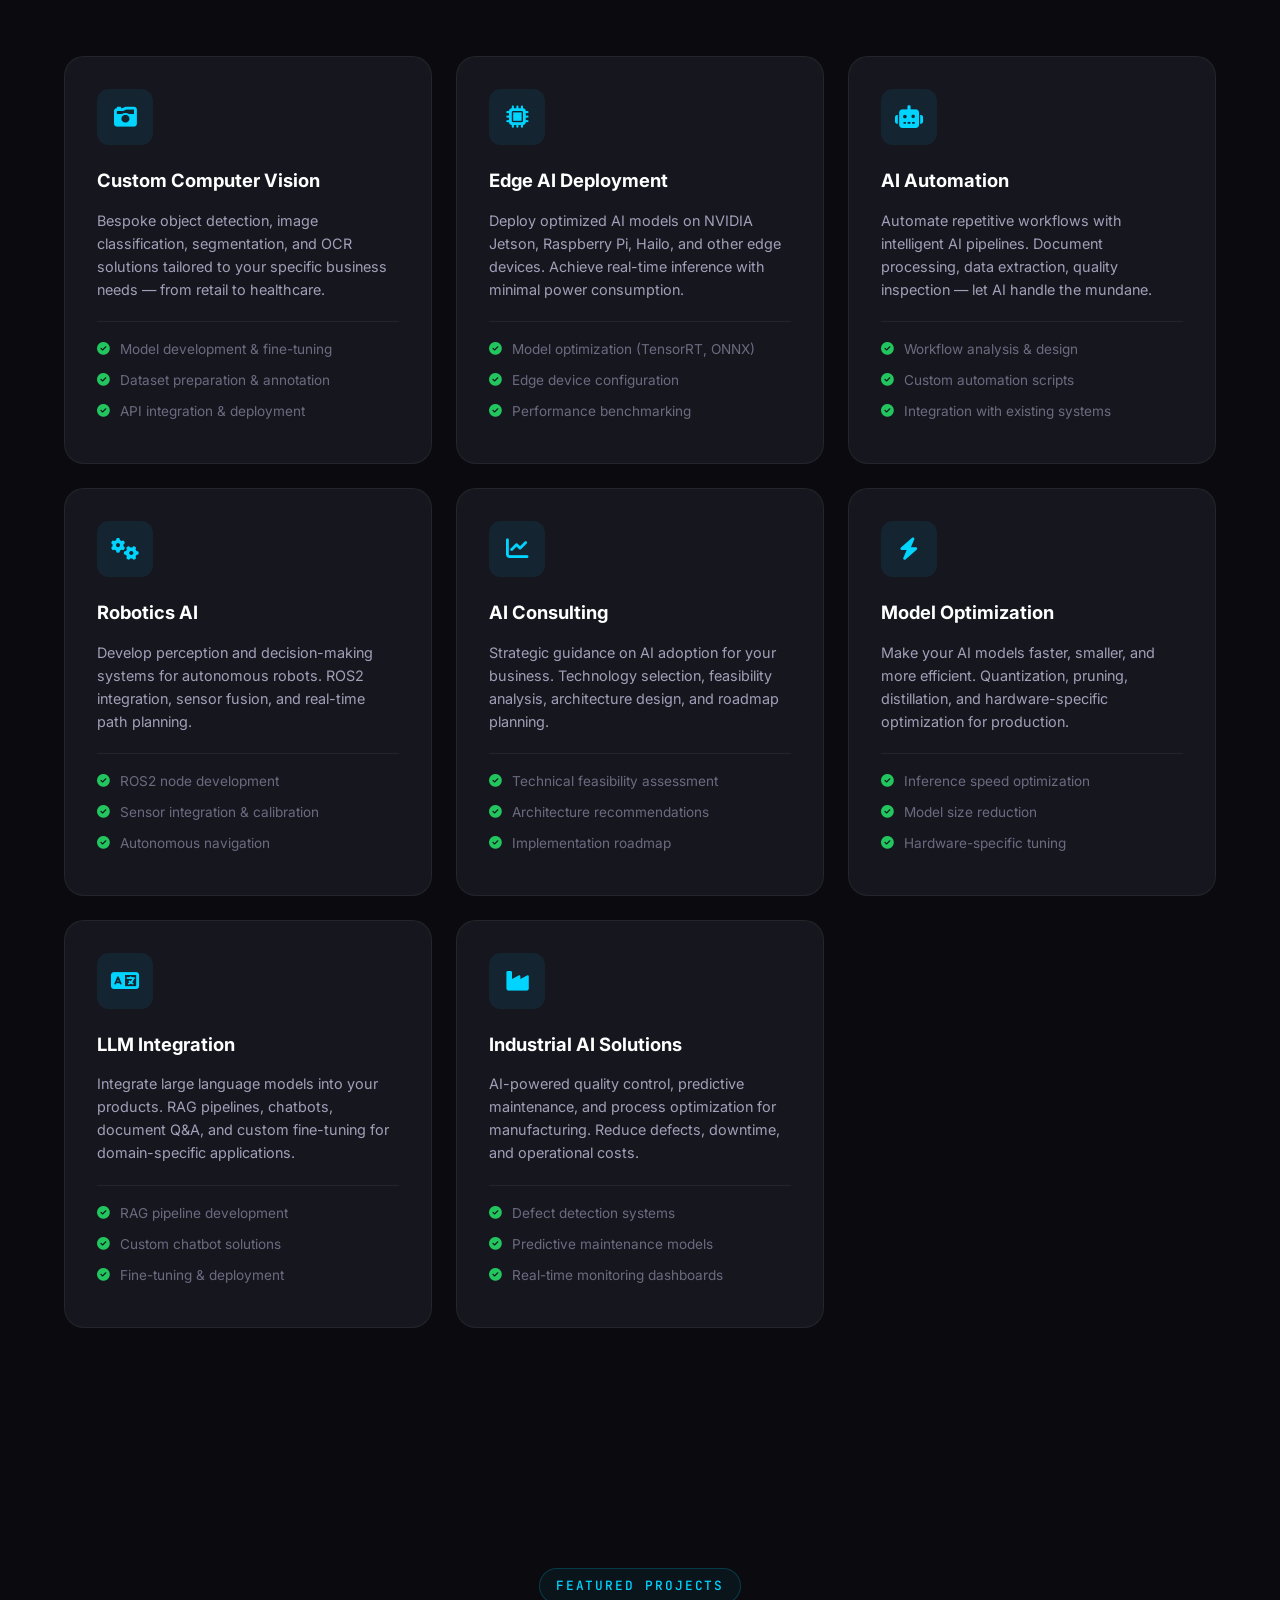
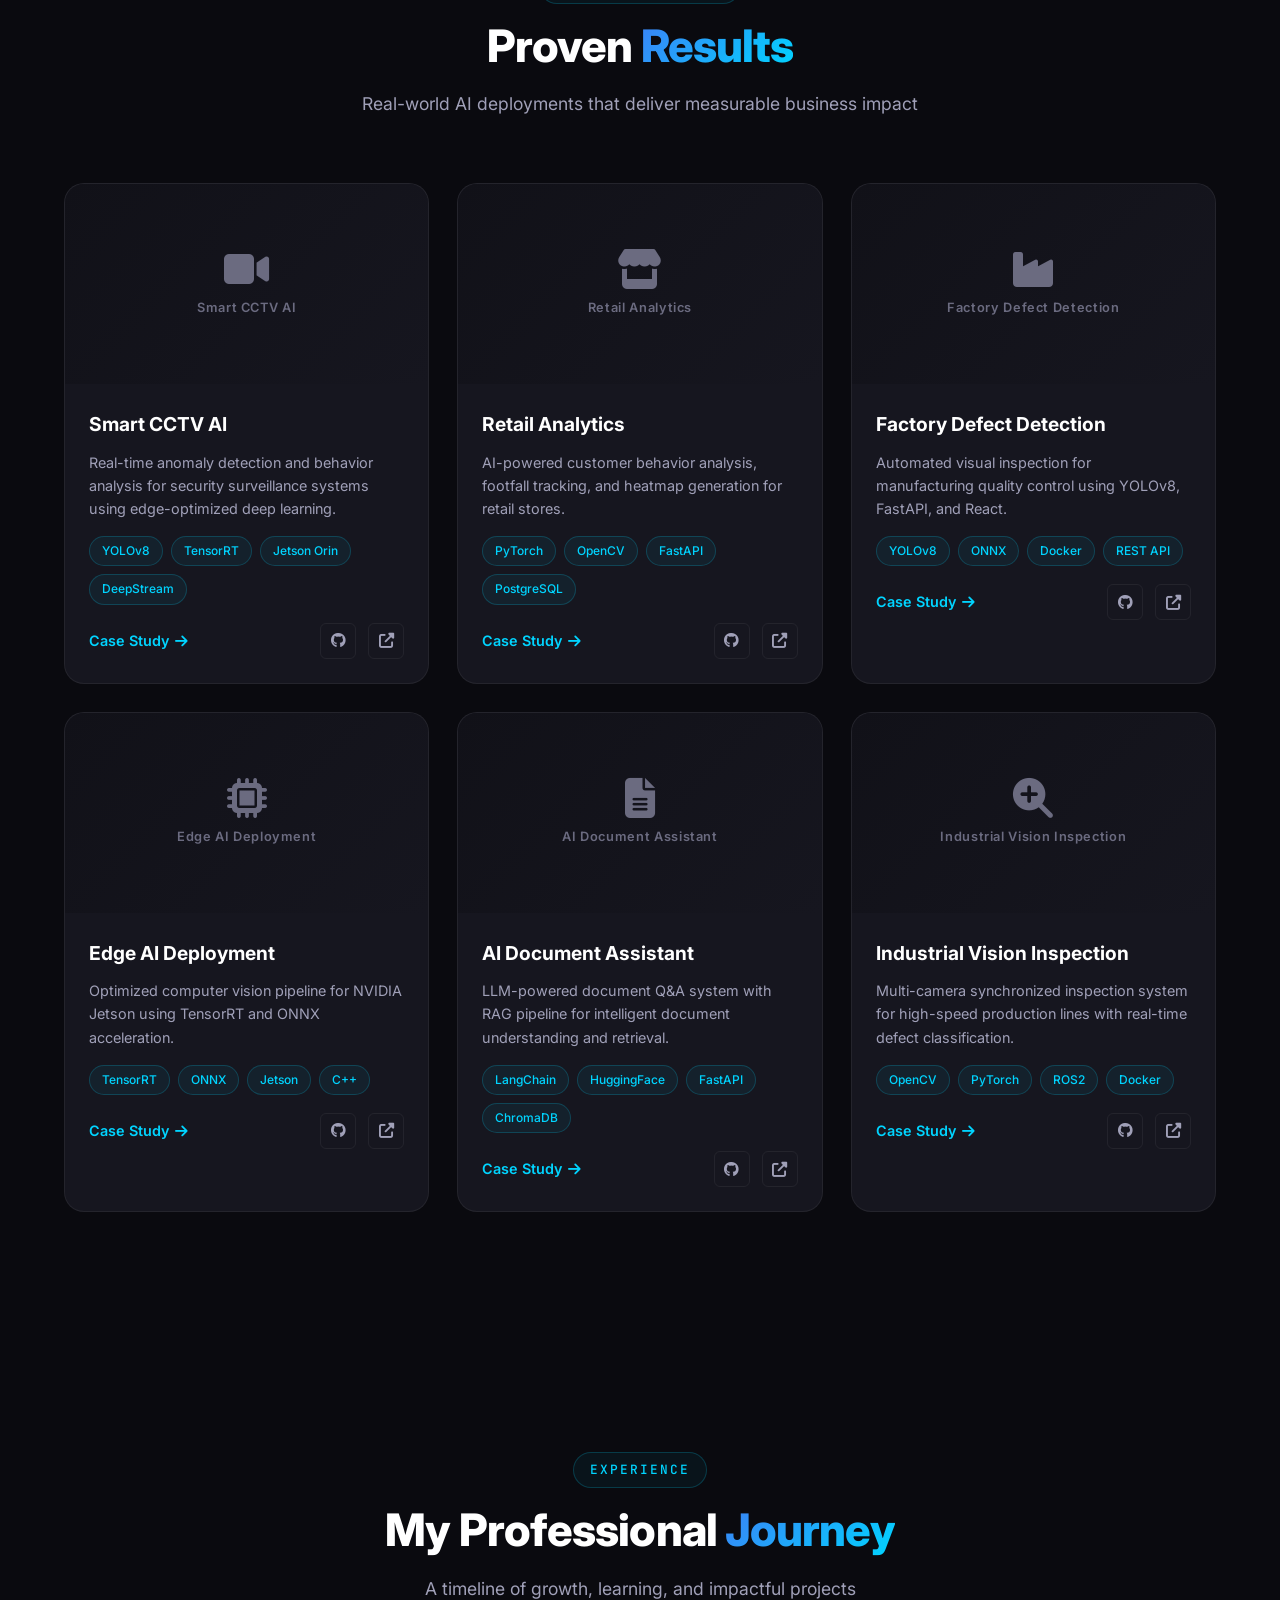
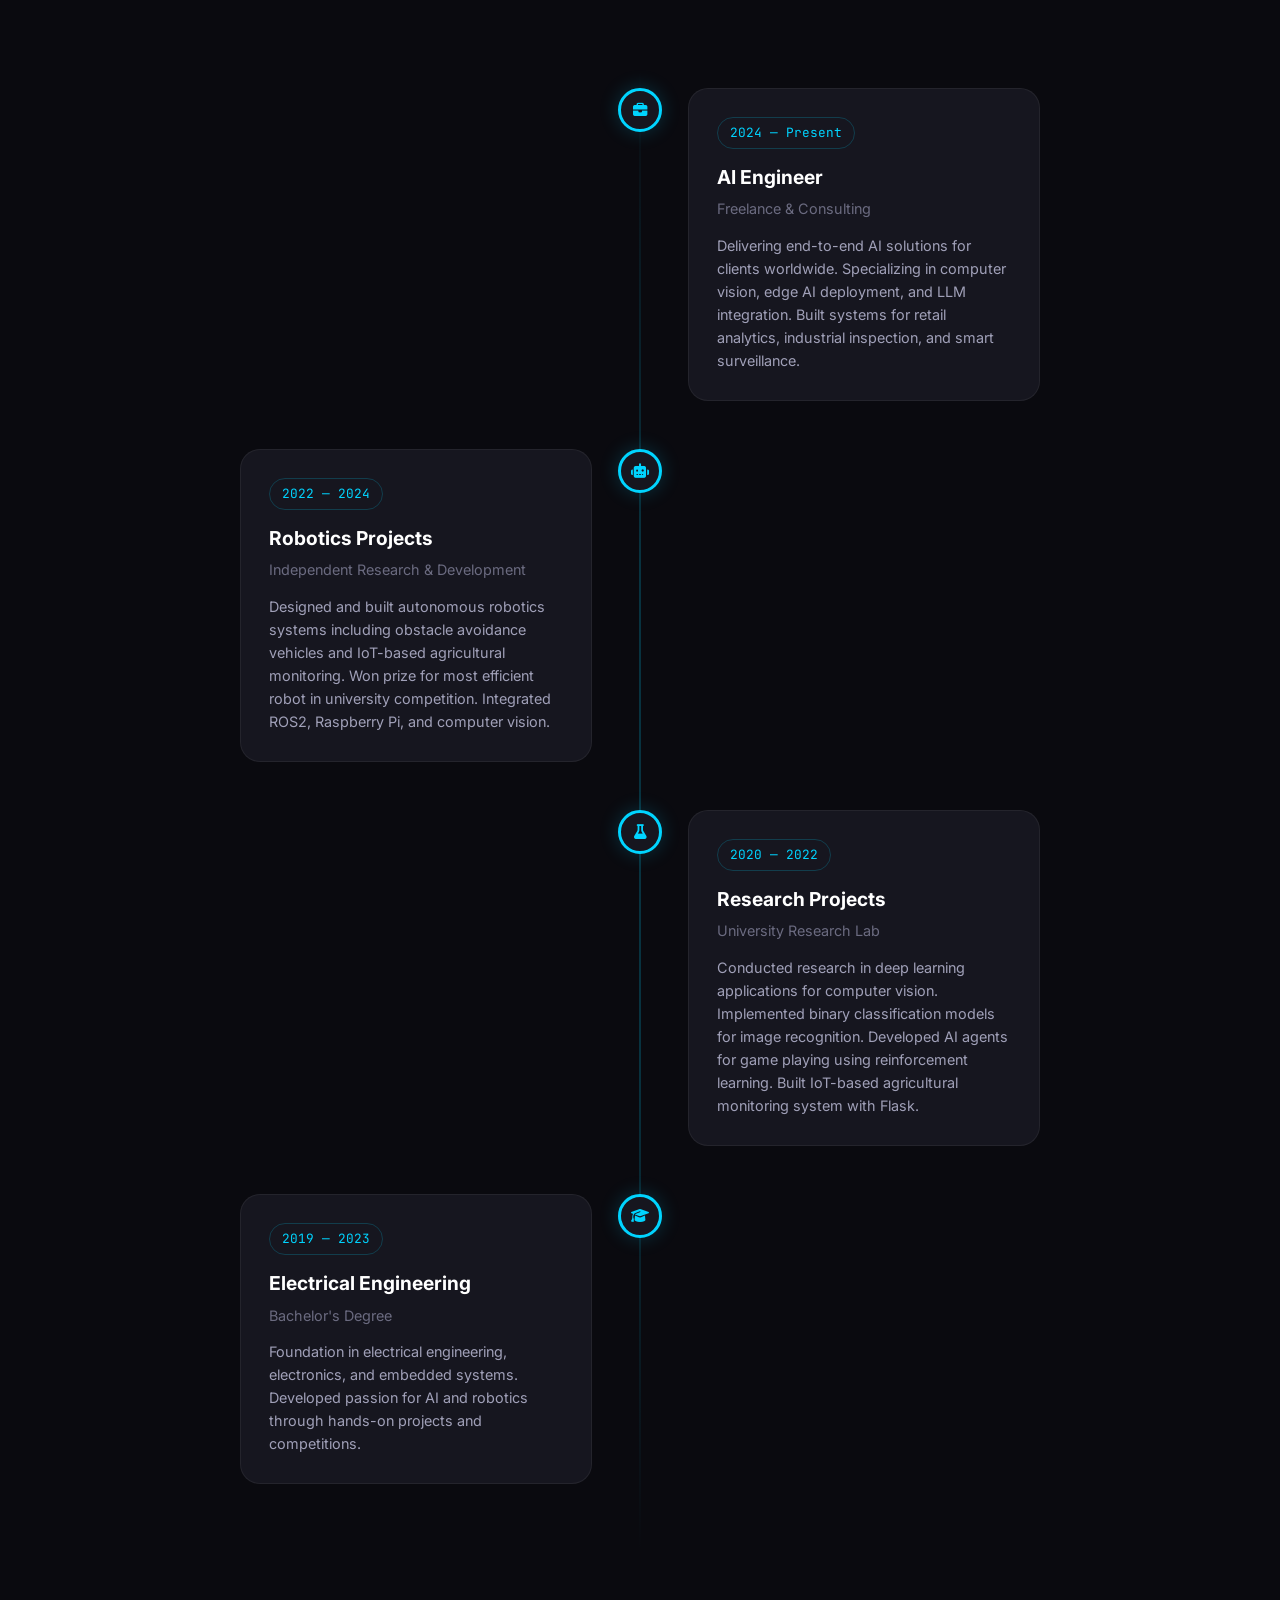
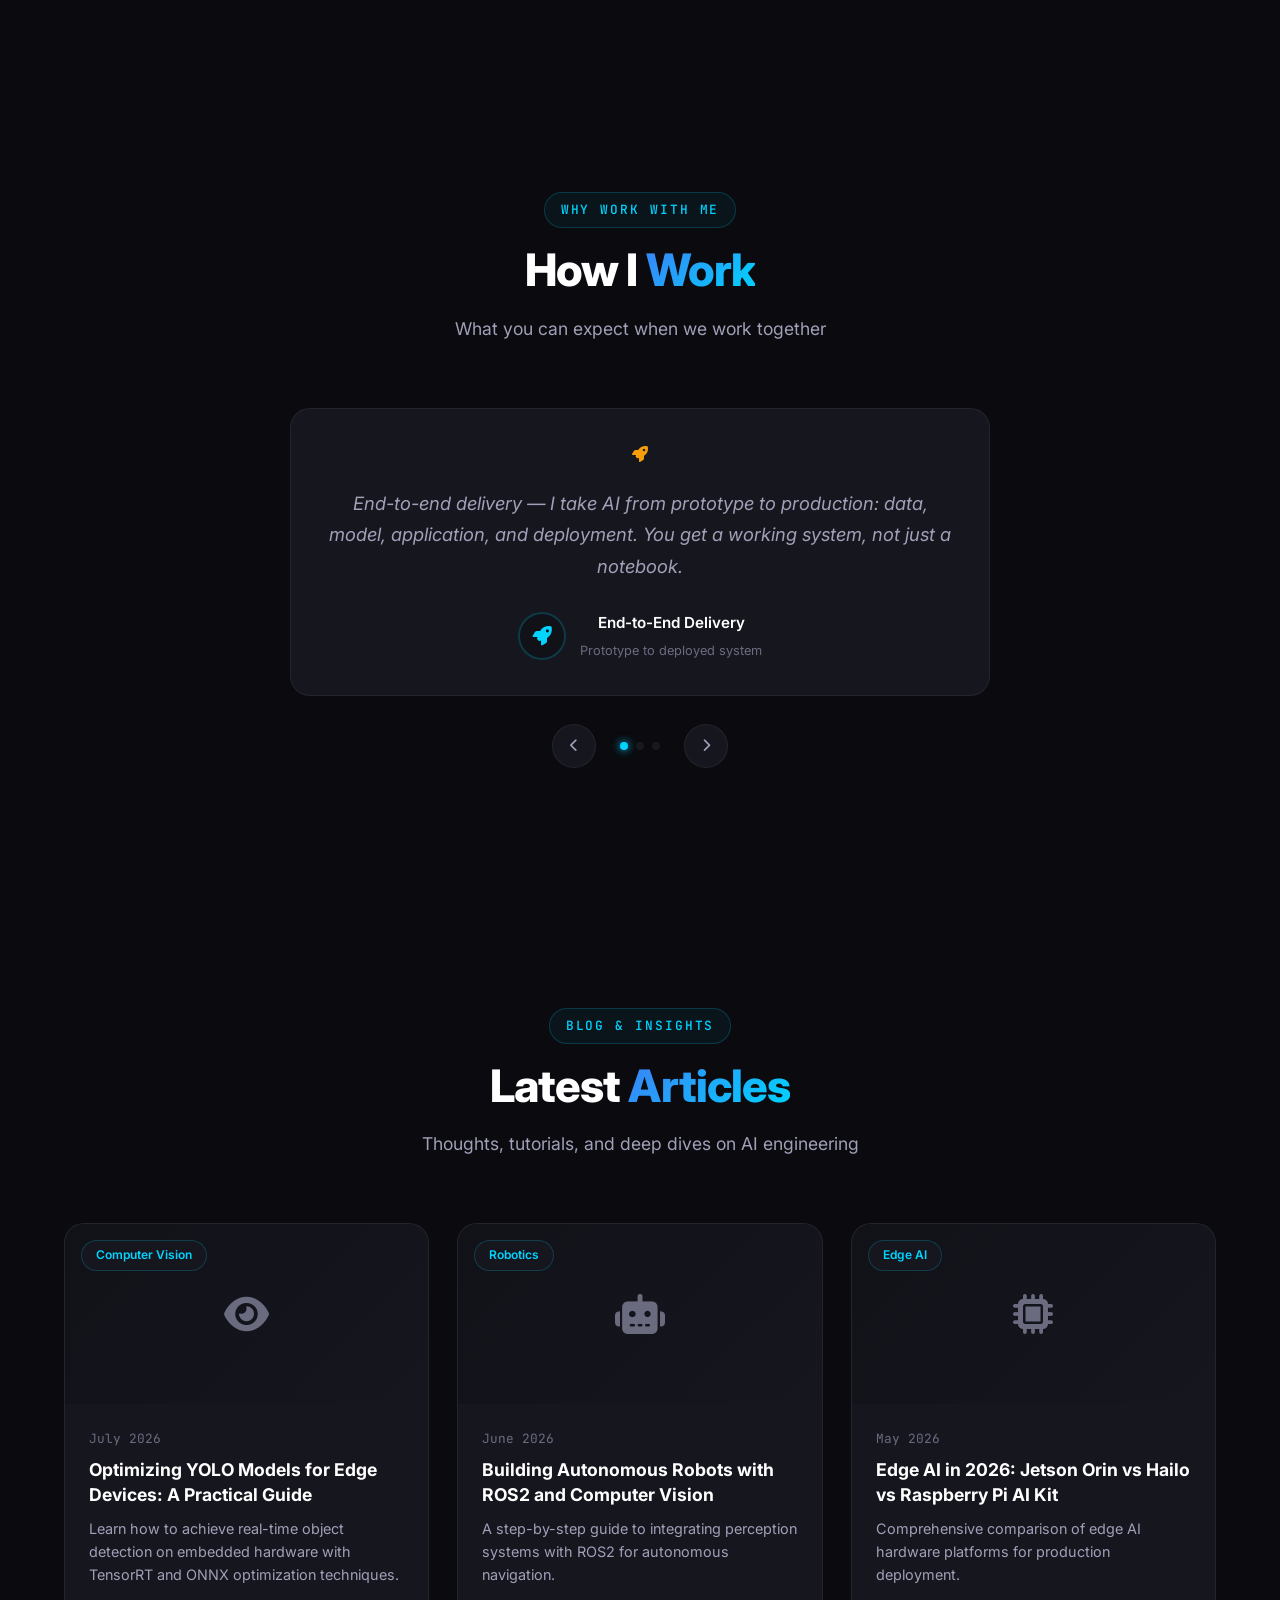
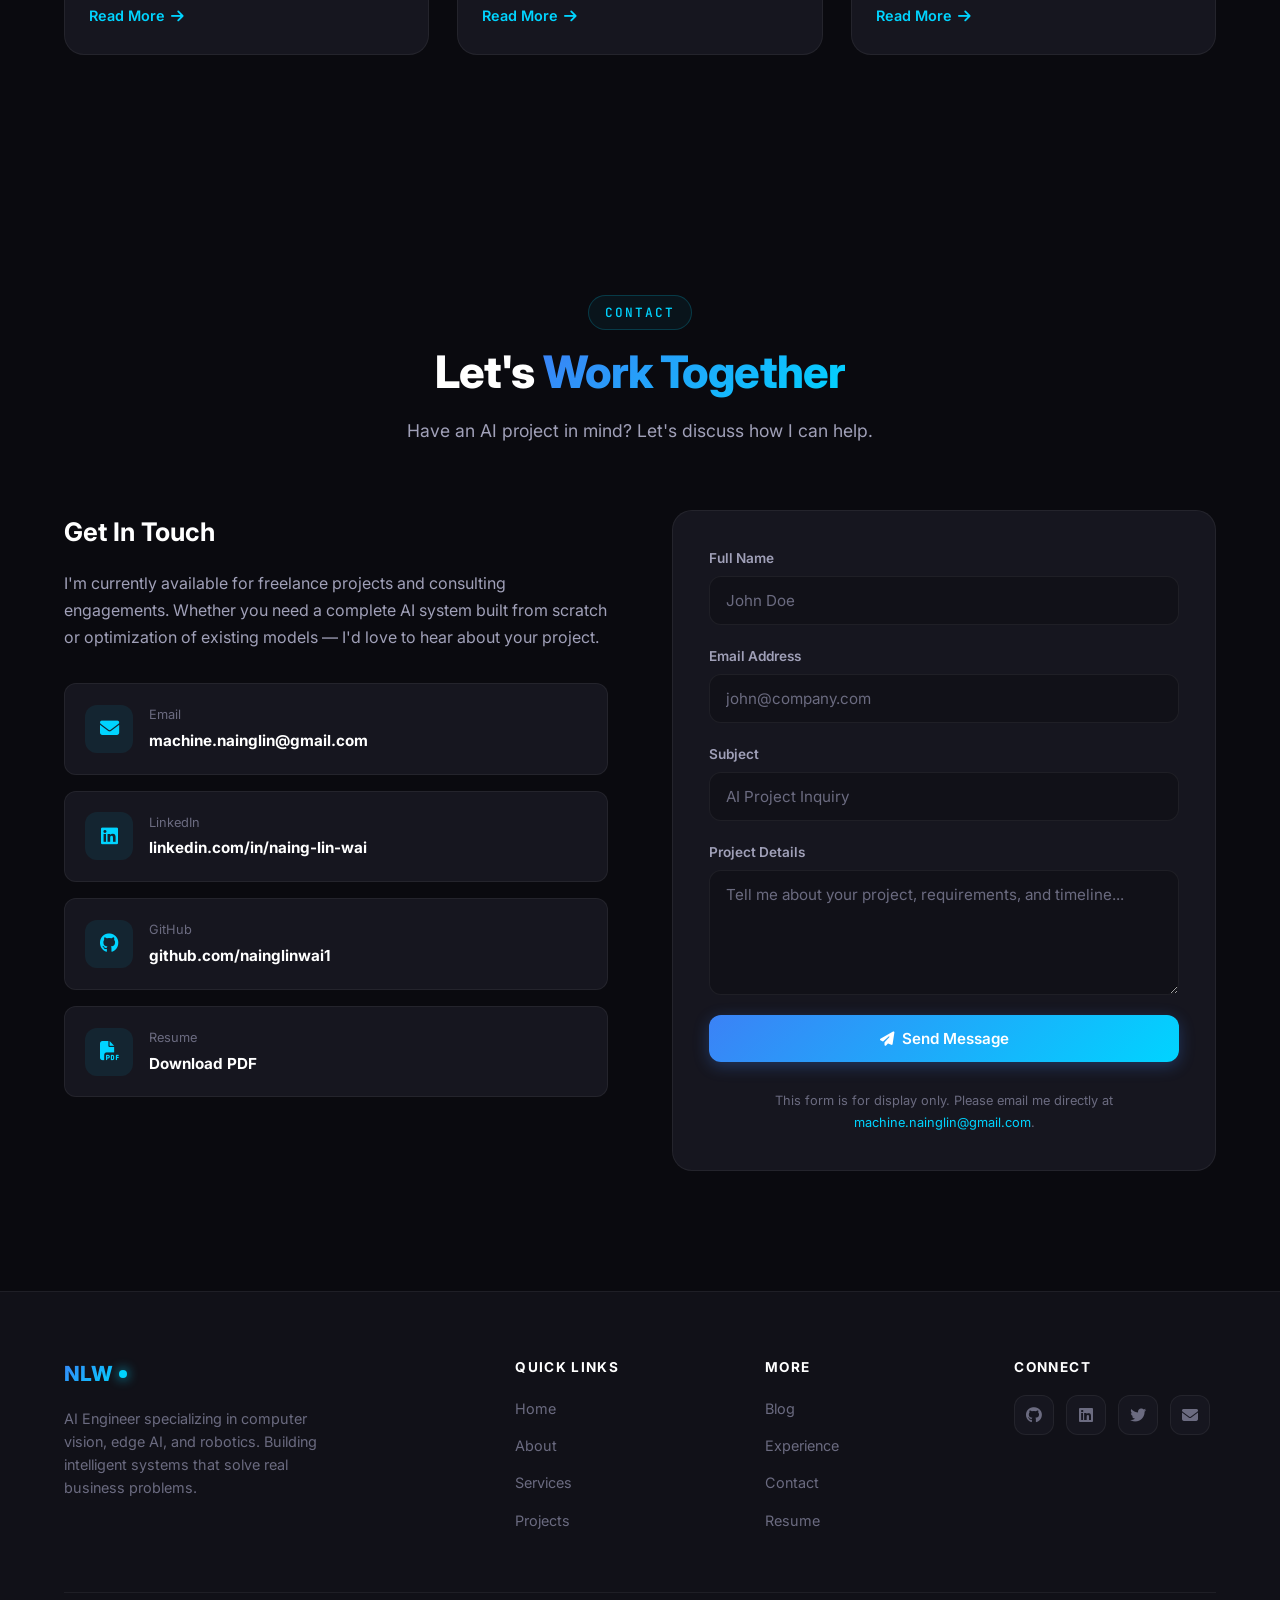
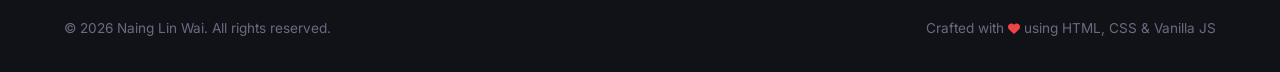
==== commit eb6f8bf5: "Reframe projects as portfolio work; remove fabricated client names, metrics, and testimonials" ====
--- a/index.html
+++ b/index.html
@@ -43,7 +43,7 @@
                 <li><a href="#services" class="nav-link">Services</a></li>
                 <li><a href="#projects" class="nav-link">Projects</a></li>
                 <li><a href="#experience" class="nav-link">Experience</a></li>
-                <li><a href="#testimonials" class="nav-link">Testimonials</a></li>
+                <li><a href="#testimonials" class="nav-link">Approach</a></li>
                 <li><a href="#blog" class="nav-link">Blog</a></li>
                 <li><a href="#contact" class="nav-link">Contact</a></li>
             </ul>
@@ -93,16 +93,16 @@
                 </div>
                 <div class="hero-stats" data-aos="fade-up" data-aos-delay="500">
                     <div class="stat-item">
-                        <span class="stat-number" data-count="15">0</span>
-                        <span class="stat-label">Projects Delivered</span>
-                    </div>
-                    <div class="stat-item">
-                        <span class="stat-number" data-count="12">0</span>
-                        <span class="stat-label">Happy Clients</span>
+                        <span class="stat-number" data-count="6">0</span>
+                        <span class="stat-label">Portfolio Projects</span>
                     </div>
                     <div class="stat-item">
                         <span class="stat-number" data-count="5">0</span>
                         <span class="stat-label">Years Experience</span>
+                    </div>
+                    <div class="stat-item">
+                        <span class="stat-number" data-count="3">0</span>
+                        <span class="stat-label">Core Specialties</span>
                     </div>
                 </div>
             </div>
@@ -432,7 +432,7 @@
                     </div>
                     <div class="project-content">
                         <h3>Factory Defect Detection</h3>
-                        <p>Automated visual inspection system for manufacturing quality control with 99.2% accuracy.</p>
+                        <p>Automated visual inspection for manufacturing quality control using YOLOv8, FastAPI, and React.</p>
                         <div class="project-tech">
                             <span>YOLOv8</span><span>ONNX</span><span>Docker</span><span>REST API</span>
                         </div>
@@ -456,7 +456,7 @@
                     </div>
                     <div class="project-content">
                         <h3>Edge AI Deployment</h3>
-                        <p>Optimized computer vision pipeline on NVIDIA Jetson achieving 60 FPS real-time inference at the edge.</p>
+                        <p>Optimized computer vision pipeline for NVIDIA Jetson using TensorRT and ONNX acceleration.</p>
                         <div class="project-tech">
                             <span>TensorRT</span><span>ONNX</span><span>Jetson</span><span>C++</span>
                         </div>
@@ -573,48 +573,48 @@
     <section class="testimonials section" id="testimonials">
         <div class="container">
             <div class="section-header" data-aos="fade-up">
-                <span class="section-tag">Testimonials</span>
-                <h2 class="section-title">What Clients <span class="gradient-text">Say</span></h2>
-                <p class="section-subtitle">Feedback from clients and collaborators I've worked with</p>
+                <span class="section-tag">Why Work With Me</span>
+                <h2 class="section-title">How I <span class="gradient-text">Work</span></h2>
+                <p class="section-subtitle">What you can expect when we work together</p>
             </div>
             <div class="testimonials-carousel" id="testimonials-carousel">
                 <div class="testimonial-track" id="testimonial-track">
                     <div class="testimonial-card">
                         <div class="testimonial-stars">
-                            <i class="fas fa-star"></i><i class="fas fa-star"></i><i class="fas fa-star"></i><i class="fas fa-star"></i><i class="fas fa-star"></i>
-                        </div>
-                        <p class="testimonial-text">"Exceptional work on our computer vision system. The edge deployment optimization was beyond our expectations — real-time inference at 60 FPS on Jetson hardware. Highly recommended for any AI project."</p>
+                            <i class="fas fa-rocket"></i>
+                        </div>
+                        <p class="testimonial-text">End-to-end delivery — I take AI from prototype to production: data, model, application, and deployment. You get a working system, not just a notebook.</p>
                         <div class="testimonial-author">
-                            <div class="testimonial-avatar"><i class="fas fa-user-tie"></i></div>
+                            <div class="testimonial-avatar"><i class="fas fa-rocket"></i></div>
                             <div>
-                                <h4>Alex Chen</h4>
-                                <span>CTO, TechVision Solutions</span>
+                                <h4>End-to-End Delivery</h4>
+                                <span>Prototype to deployed system</span>
                             </div>
                         </div>
                     </div>
                     <div class="testimonial-card">
                         <div class="testimonial-stars">
-                            <i class="fas fa-star"></i><i class="fas fa-star"></i><i class="fas fa-star"></i><i class="fas fa-star"></i><i class="fas fa-star"></i>
-                        </div>
-                        <p class="testimonial-text">"Delivered a production-ready defect detection system that reduced our manufacturing error rate by 85%. Deep understanding of both AI and the practical constraints of industrial deployment."</p>
+                            <i class="fas fa-comments"></i>
+                        </div>
+                        <p class="testimonial-text">Clear communication — weekly updates, documented decisions, and honest timelines. No black boxes, no surprises.</p>
                         <div class="testimonial-author">
-                            <div class="testimonial-avatar"><i class="fas fa-user-tie"></i></div>
+                            <div class="testimonial-avatar"><i class="fas fa-comments"></i></div>
                             <div>
-                                <h4>Sarah Martinez</h4>
-                                <span>Plant Manager, Precision Manufacturing Co.</span>
+                                <h4>Clear Communication</h4>
+                                <span>Transparent progress, every step</span>
                             </div>
                         </div>
                     </div>
                     <div class="testimonial-card">
                         <div class="testimonial-stars">
-                            <i class="fas fa-star"></i><i class="fas fa-star"></i><i class="fas fa-star"></i><i class="fas fa-star"></i><i class="fas fa-star"></i>
-                        </div>
-                        <p class="testimonial-text">"The retail analytics solution transformed how we understand customer behavior. The heatmap visualizations and footfall tracking gave us actionable insights that directly increased sales."</p>
+                            <i class="fas fa-bullseye"></i>
+                        </div>
+                        <p class="testimonial-text">Business-first engineering — I optimize for the outcome you need (cost, speed, or accuracy) and measure results against it.</p>
                         <div class="testimonial-author">
-                            <div class="testimonial-avatar"><i class="fas fa-user-tie"></i></div>
+                            <div class="testimonial-avatar"><i class="fas fa-bullseye"></i></div>
                             <div>
-                                <h4>Michael Park</h4>
-                                <span>CEO, RetailNext Analytics</span>
+                                <h4>Business-First Approach</h4>
+                                <span>Results measured against your goals</span>
                             </div>
                         </div>
                     </div>
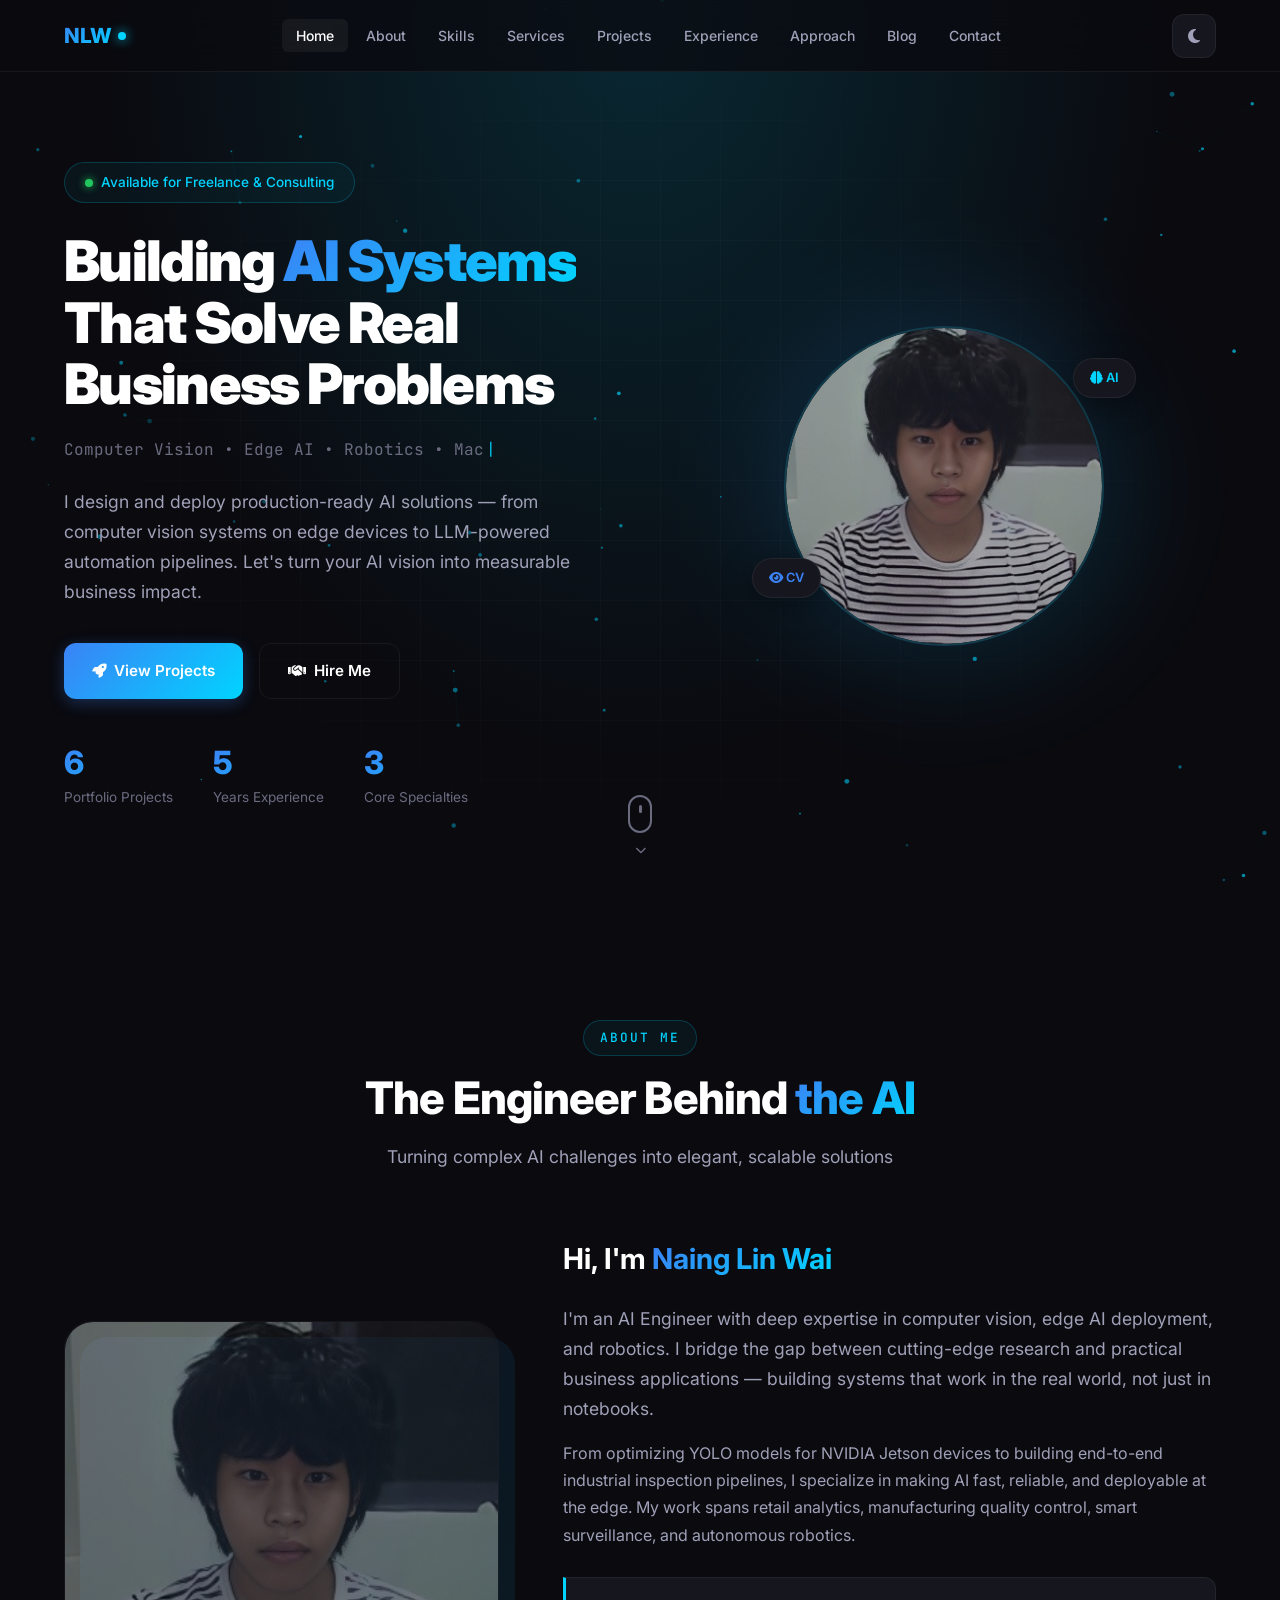
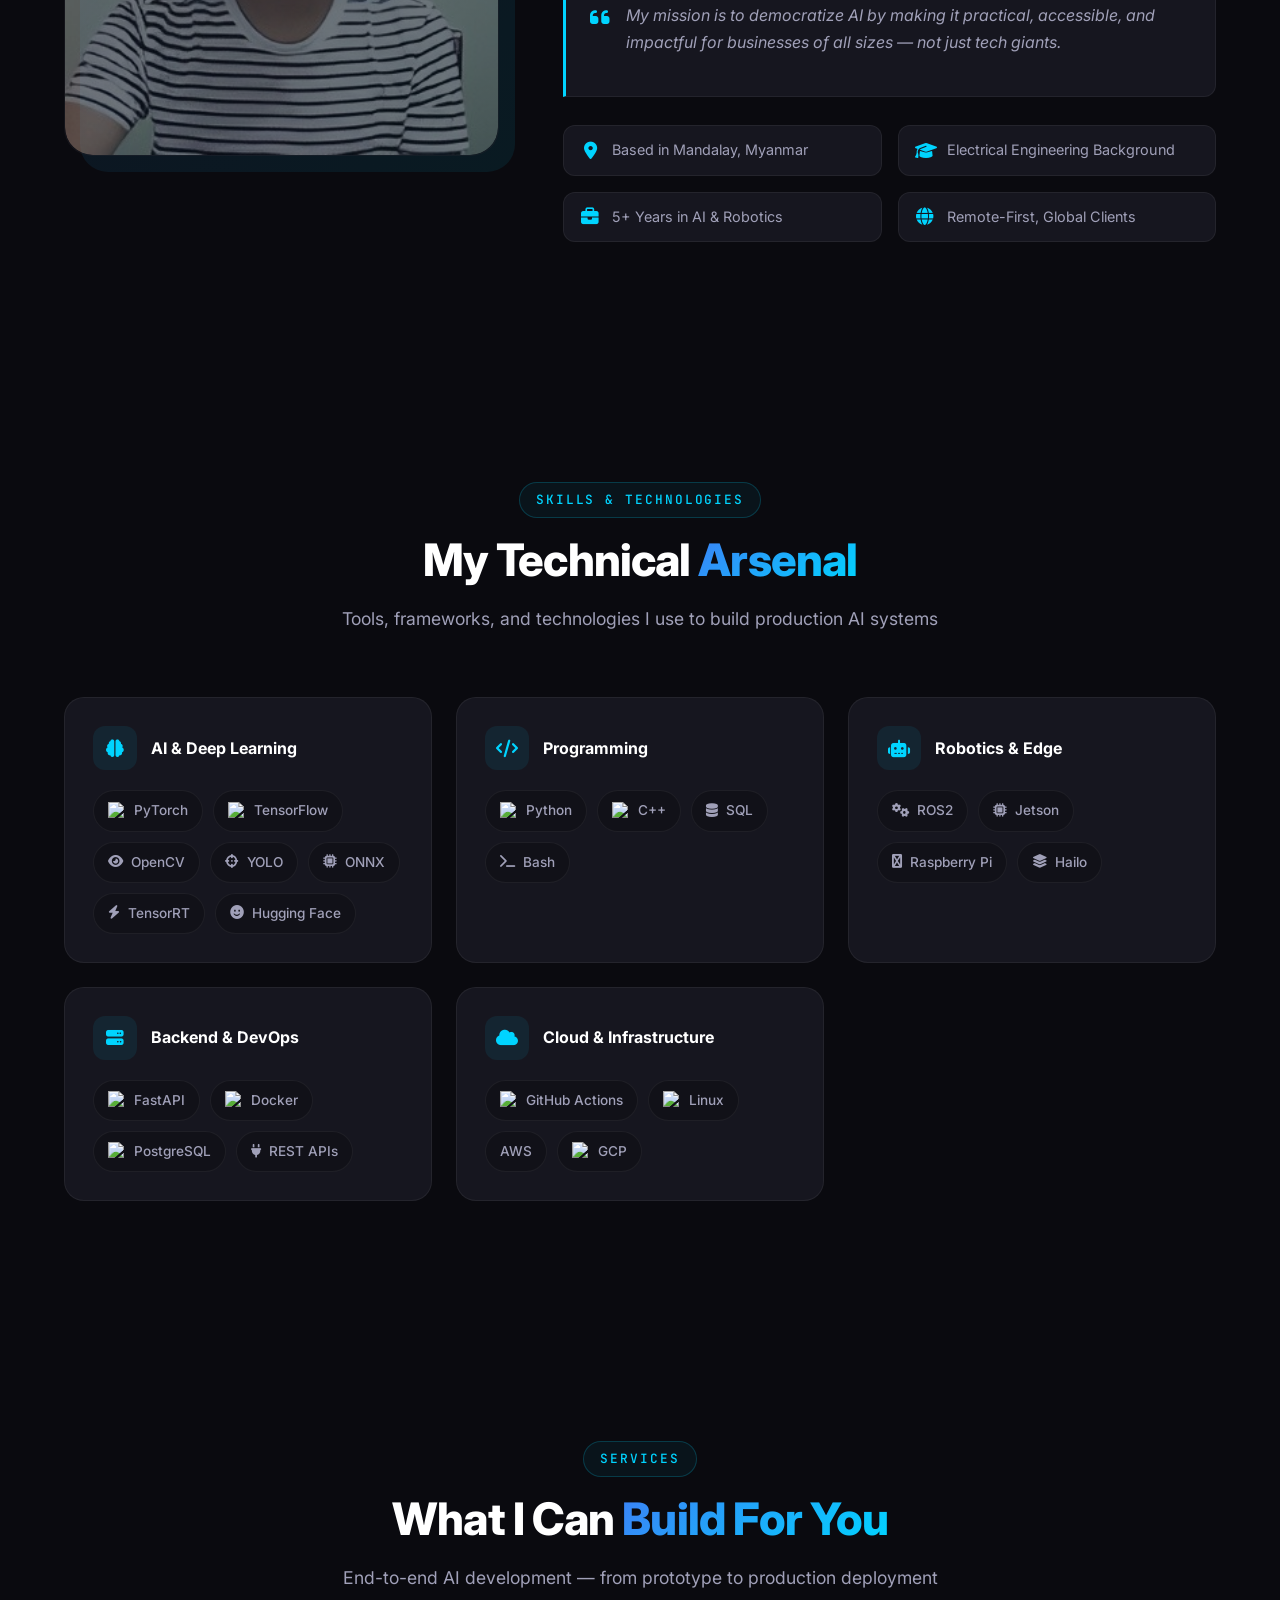
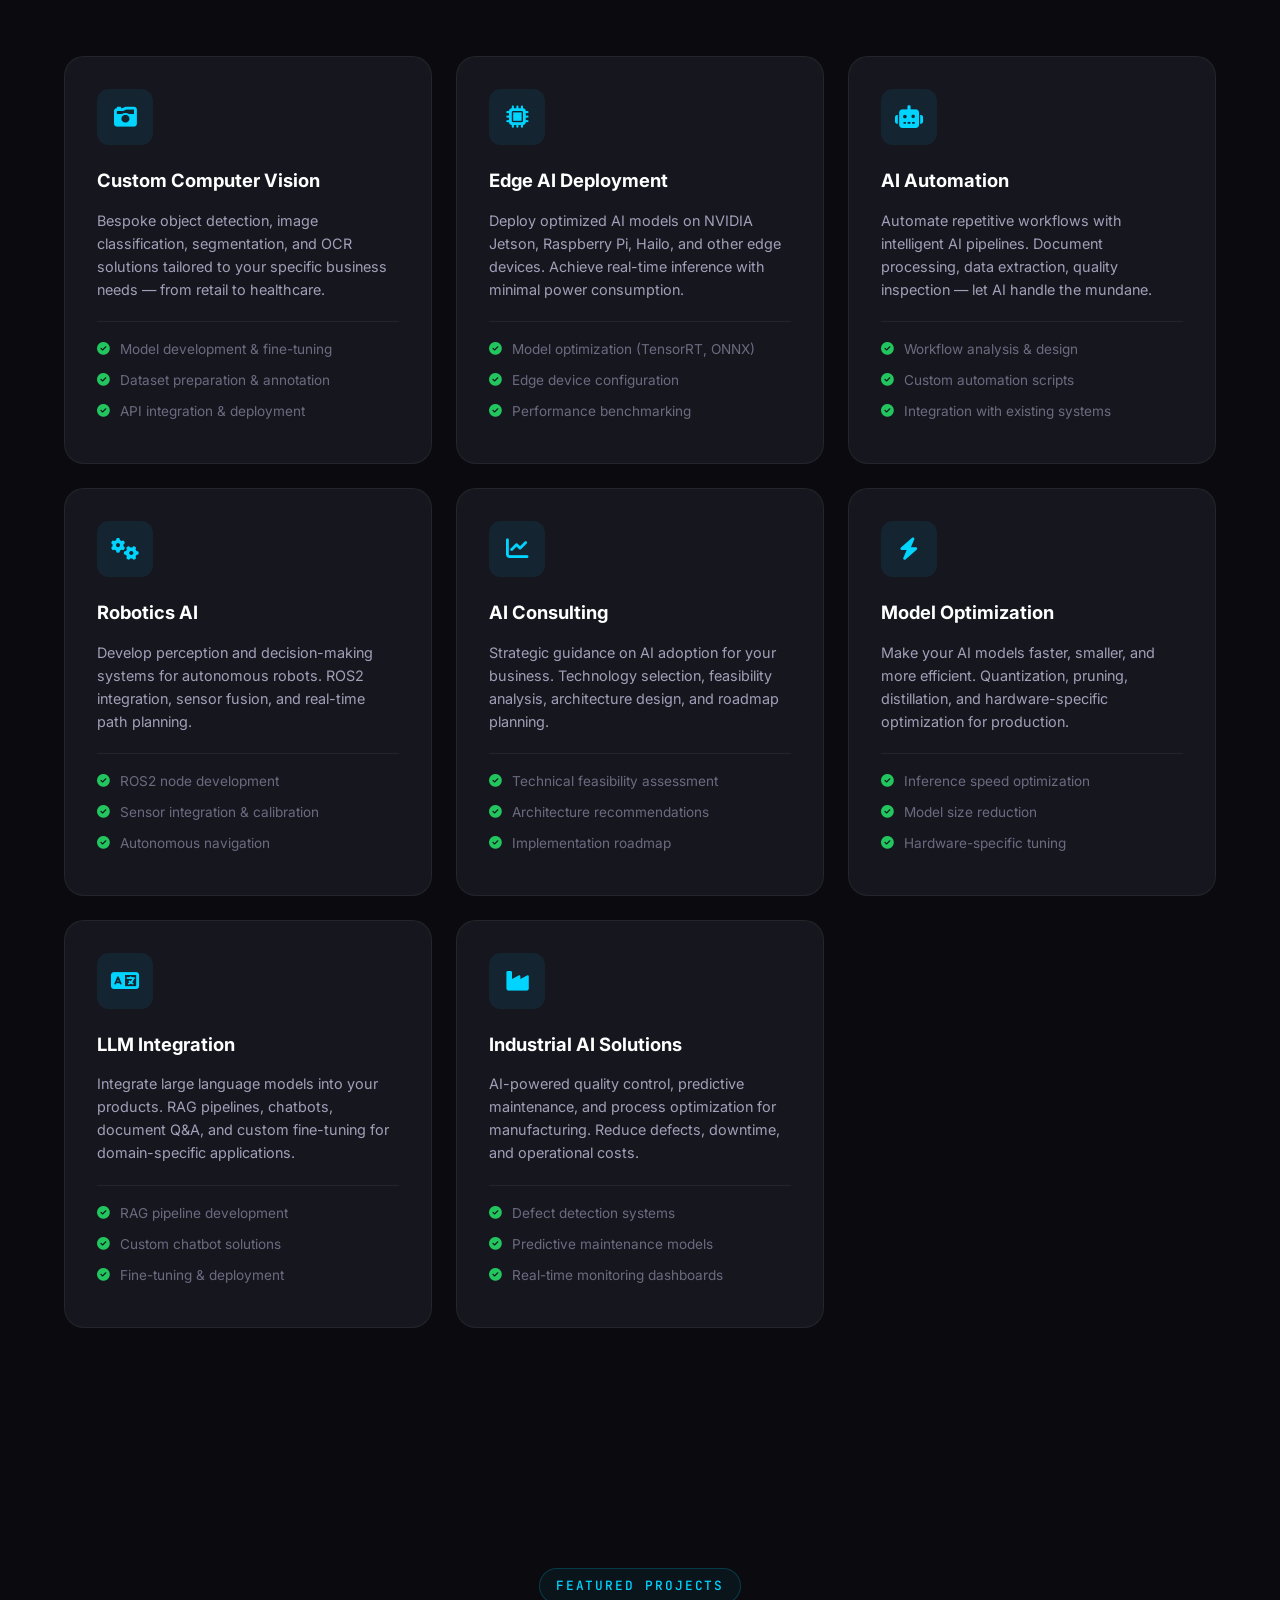
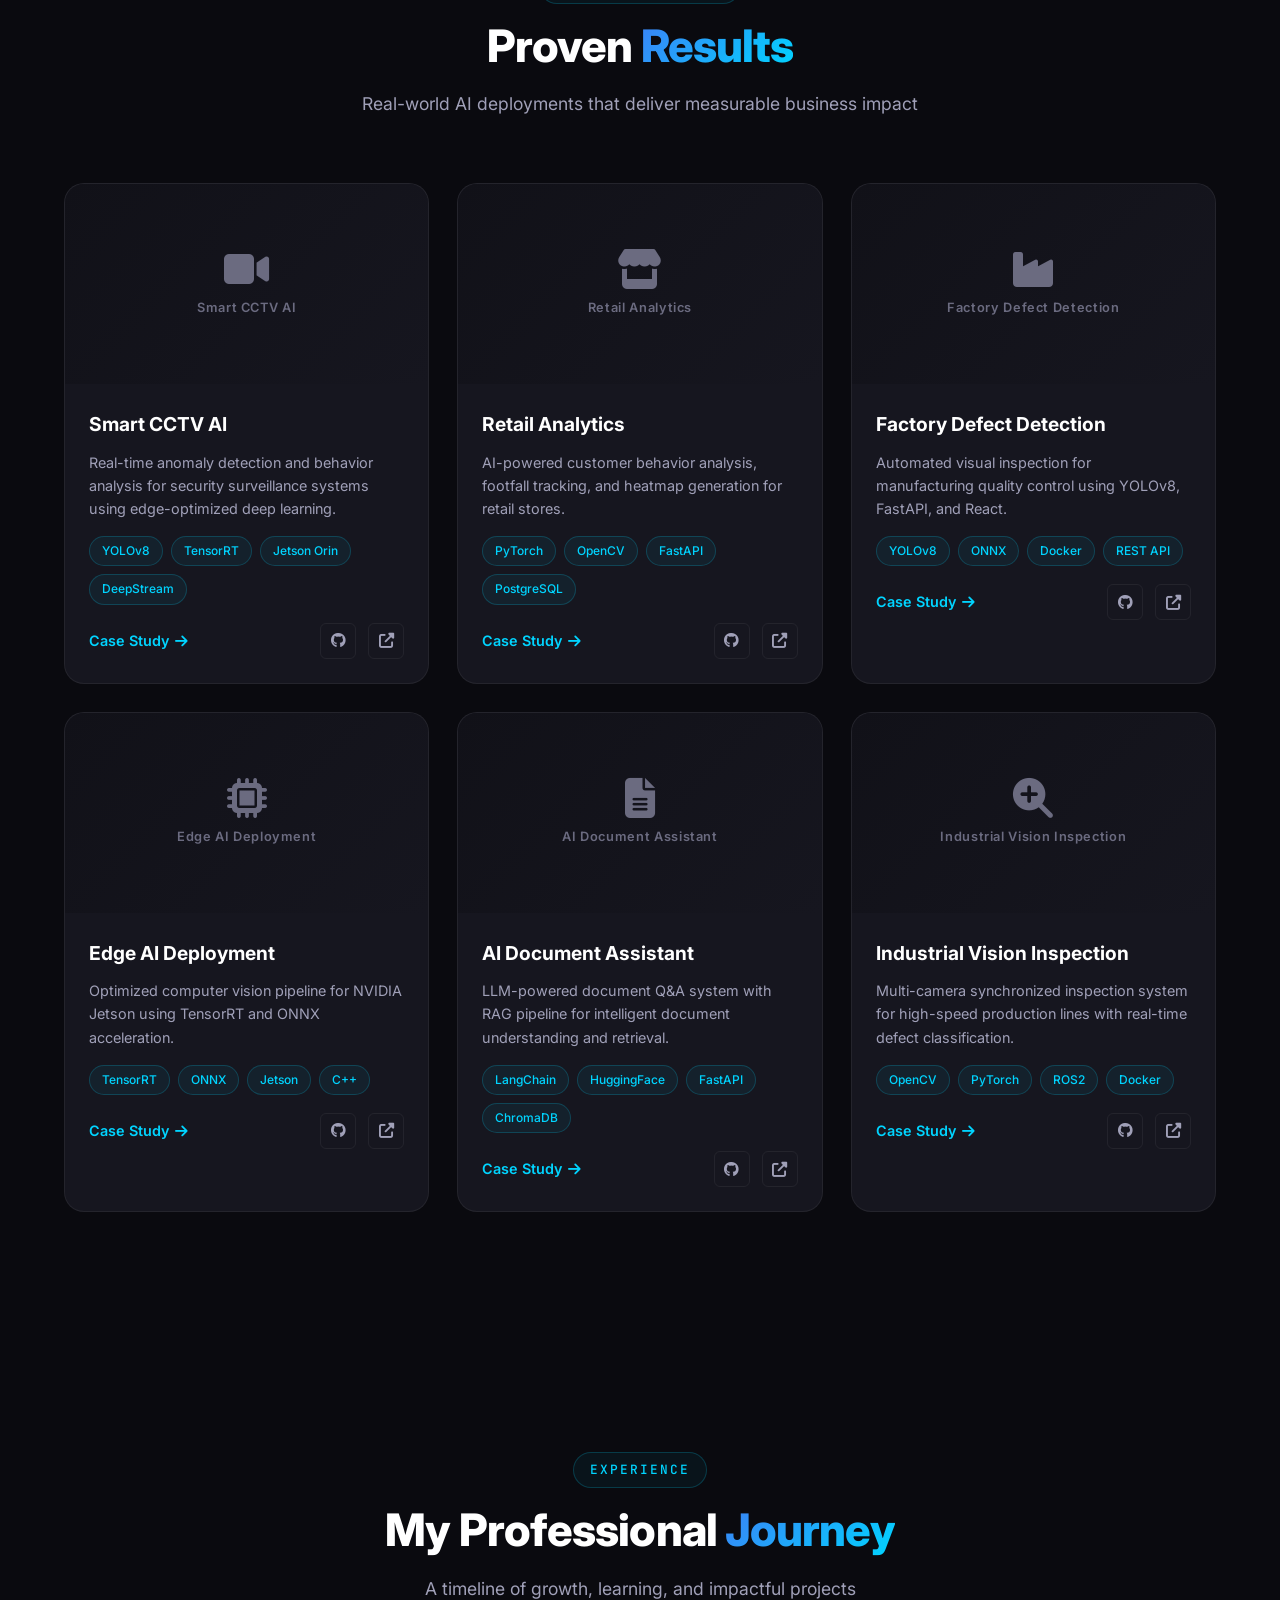
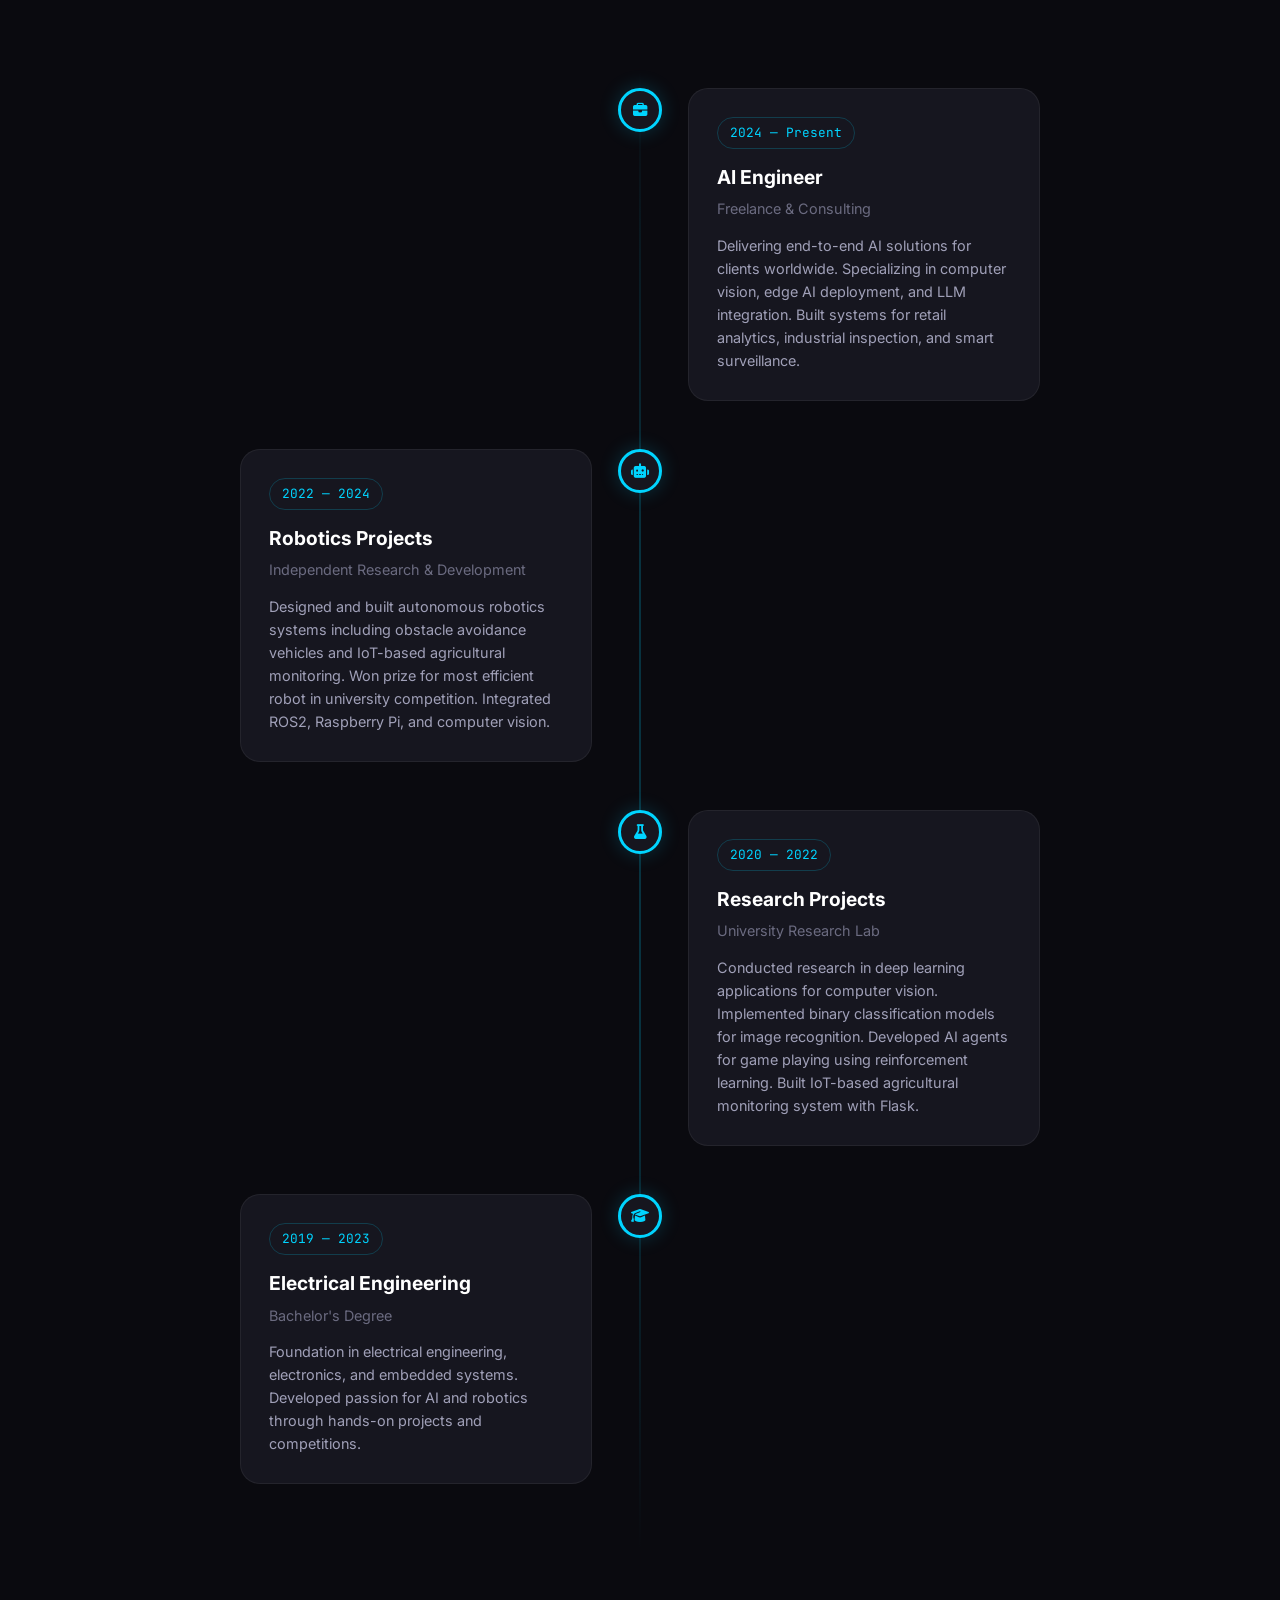
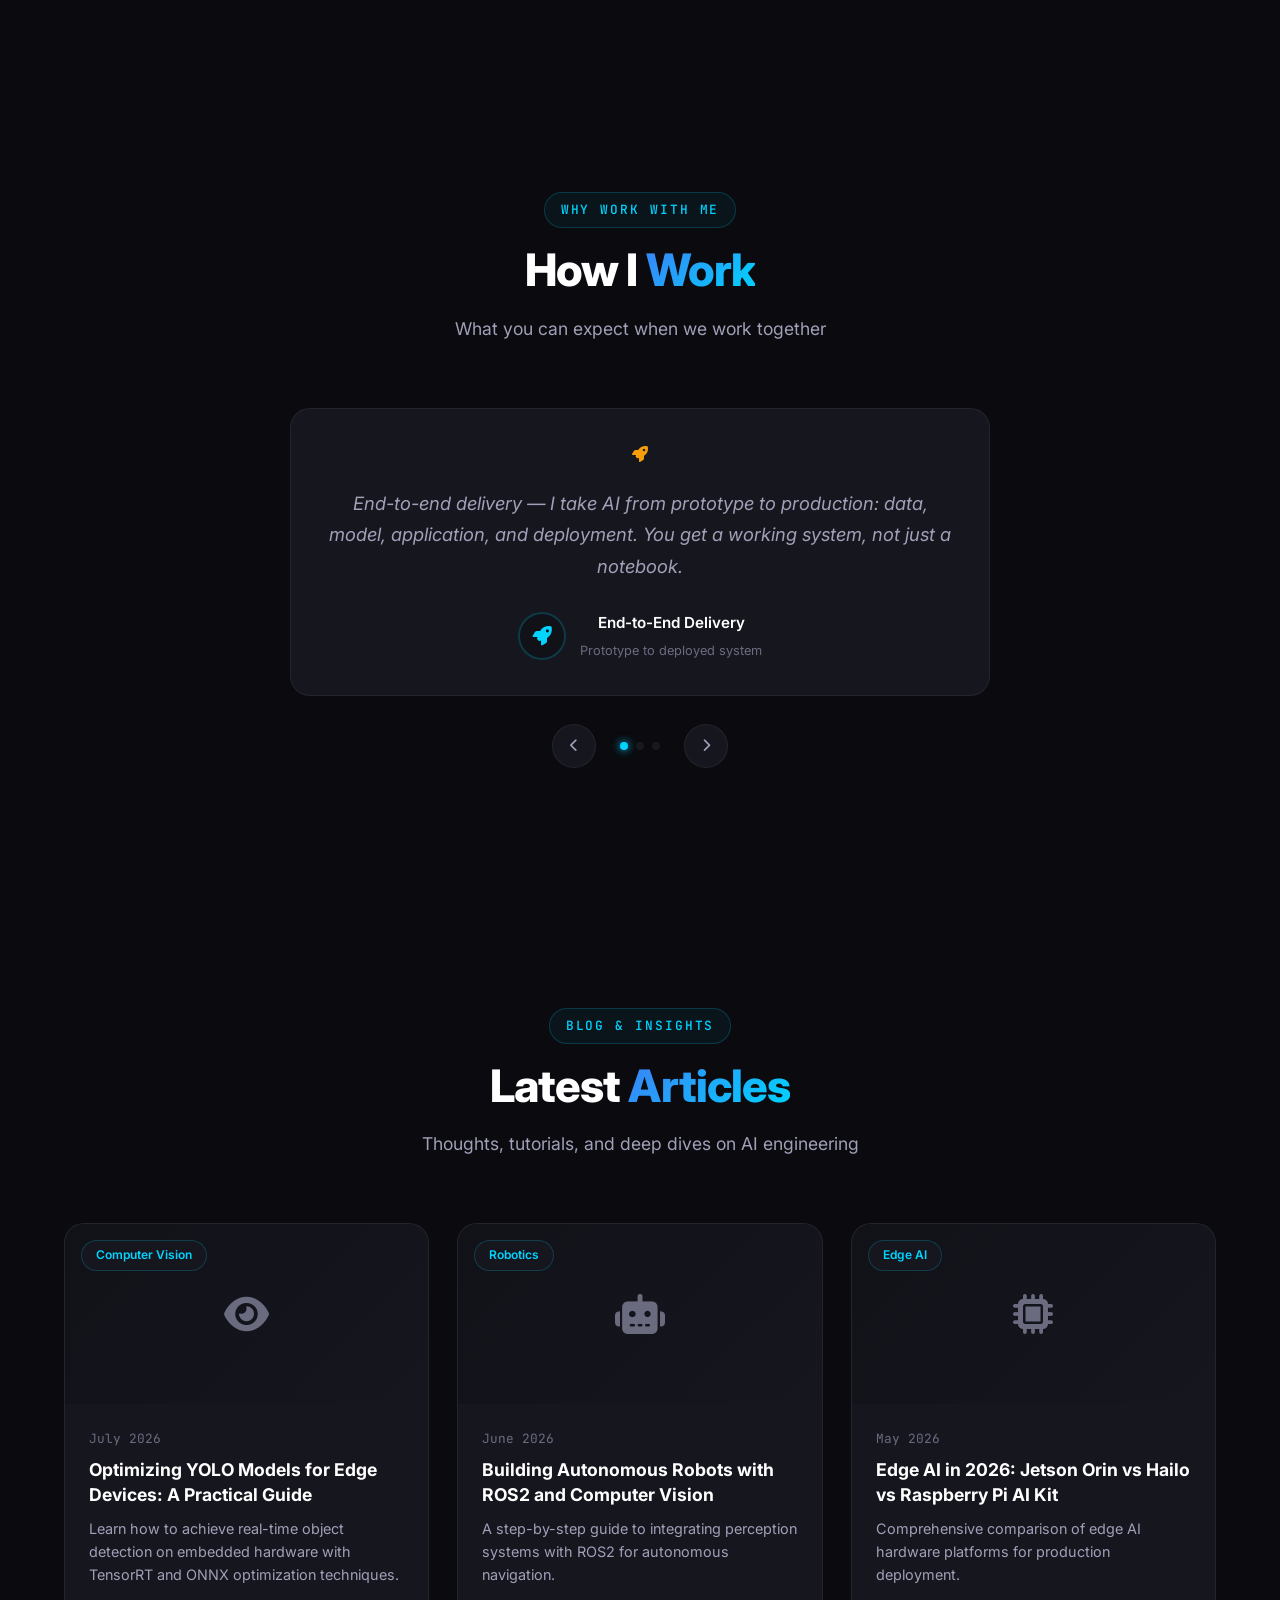
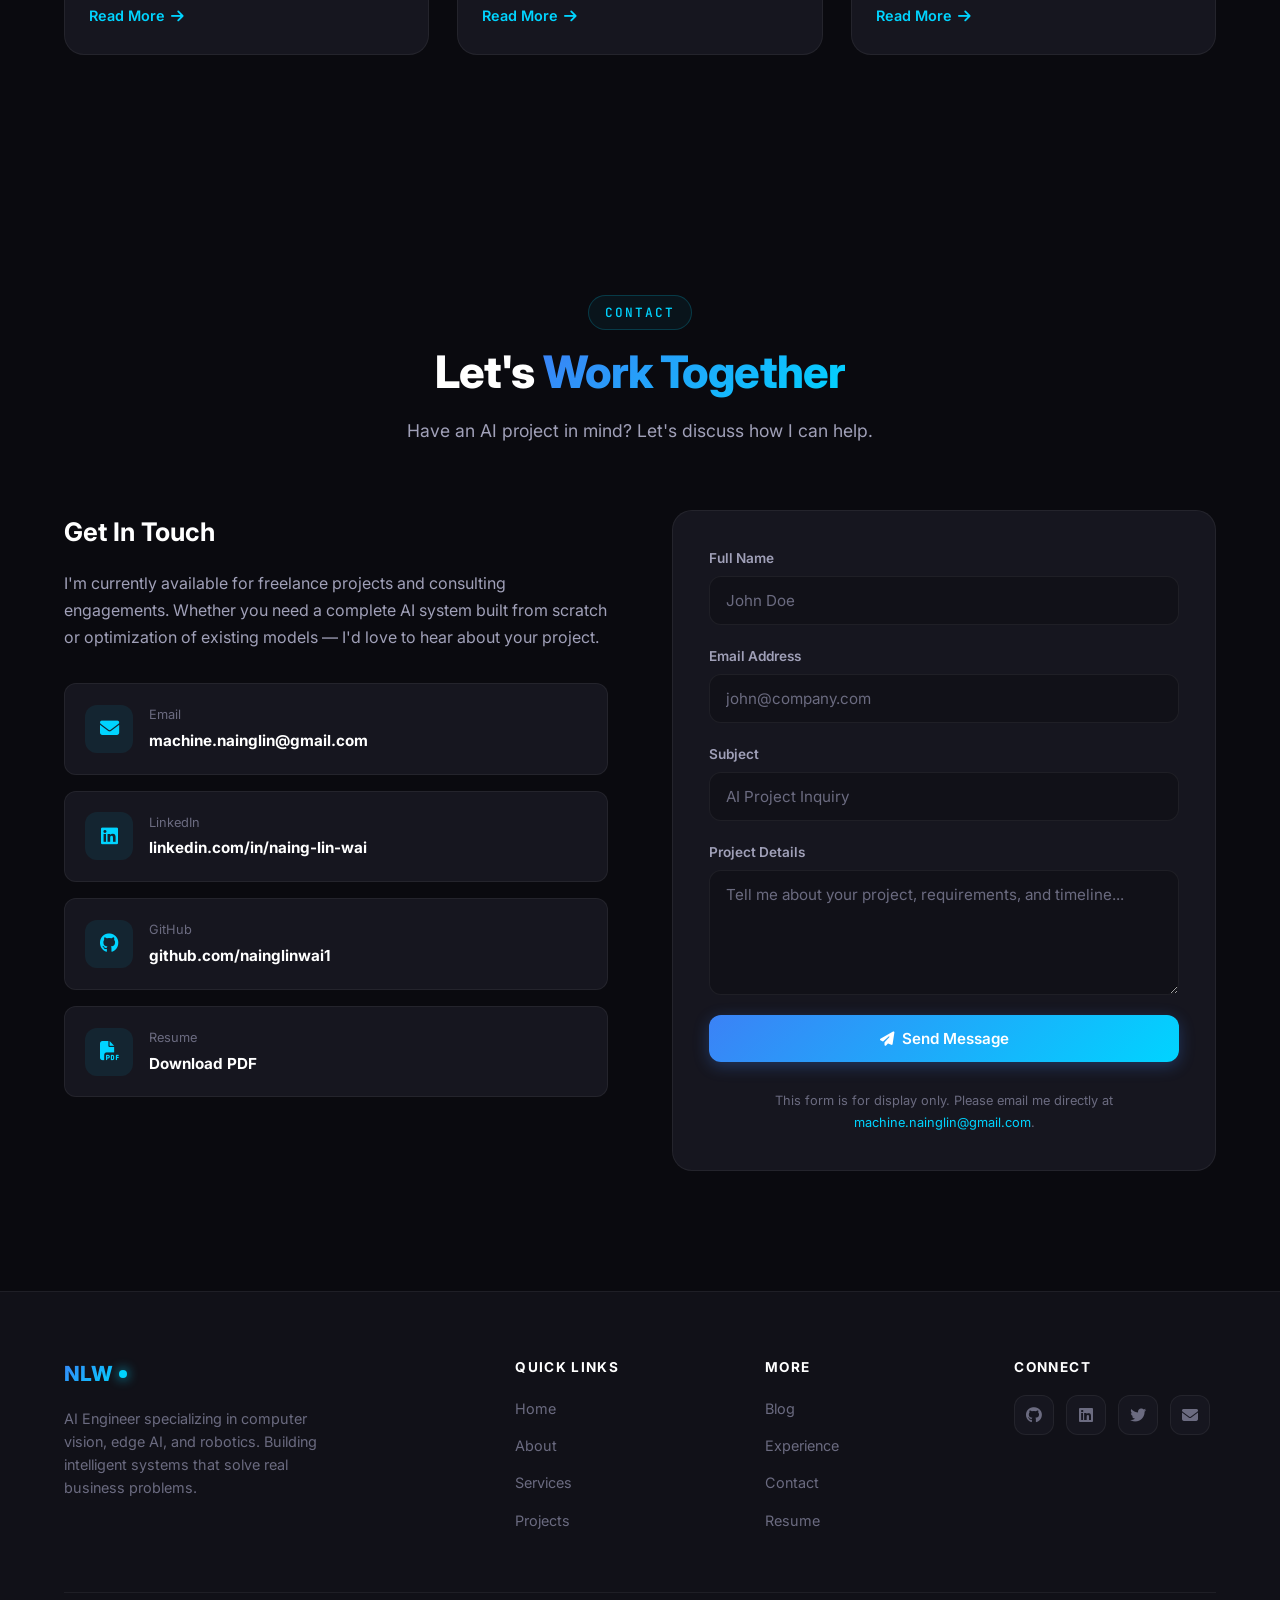
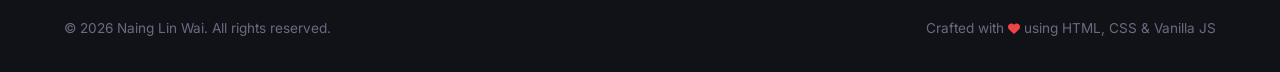
==== commit 04a69c1e: "Fix blog Read More links jumping to top of page" ====
--- a/index.html
+++ b/index.html
@@ -646,7 +646,7 @@
                         <span class="blog-date">July 2026</span>
                         <h3>Optimizing YOLO Models for Edge Devices: A Practical Guide</h3>
                         <p>Learn how to achieve real-time object detection on embedded hardware with TensorRT and ONNX optimization techniques.</p>
-                        <a href="#" class="btn-link">Read More <i class="fas fa-arrow-right"></i></a>
+                        <a href="projects/edge-ai-deployment.html" class="btn-link">Read More <i class="fas fa-arrow-right"></i></a>
                     </div>
                 </article>
                 <article class="blog-card" data-aos="fade-up" data-aos-delay="100">
@@ -658,7 +658,7 @@
                         <span class="blog-date">June 2026</span>
                         <h3>Building Autonomous Robots with ROS2 and Computer Vision</h3>
                         <p>A step-by-step guide to integrating perception systems with ROS2 for autonomous navigation.</p>
-                        <a href="#" class="btn-link">Read More <i class="fas fa-arrow-right"></i></a>
+                        <a href="projects/industrial-vision.html" class="btn-link">Read More <i class="fas fa-arrow-right"></i></a>
                     </div>
                 </article>
                 <article class="blog-card" data-aos="fade-up" data-aos-delay="200">
@@ -670,7 +670,7 @@
                         <span class="blog-date">May 2026</span>
                         <h3>Edge AI in 2026: Jetson Orin vs Hailo vs Raspberry Pi AI Kit</h3>
                         <p>Comprehensive comparison of edge AI hardware platforms for production deployment.</p>
-                        <a href="#" class="btn-link">Read More <i class="fas fa-arrow-right"></i></a>
+                        <a href="projects/smart-cctv-ai.html" class="btn-link">Read More <i class="fas fa-arrow-right"></i></a>
                     </div>
                 </article>
             </div>
